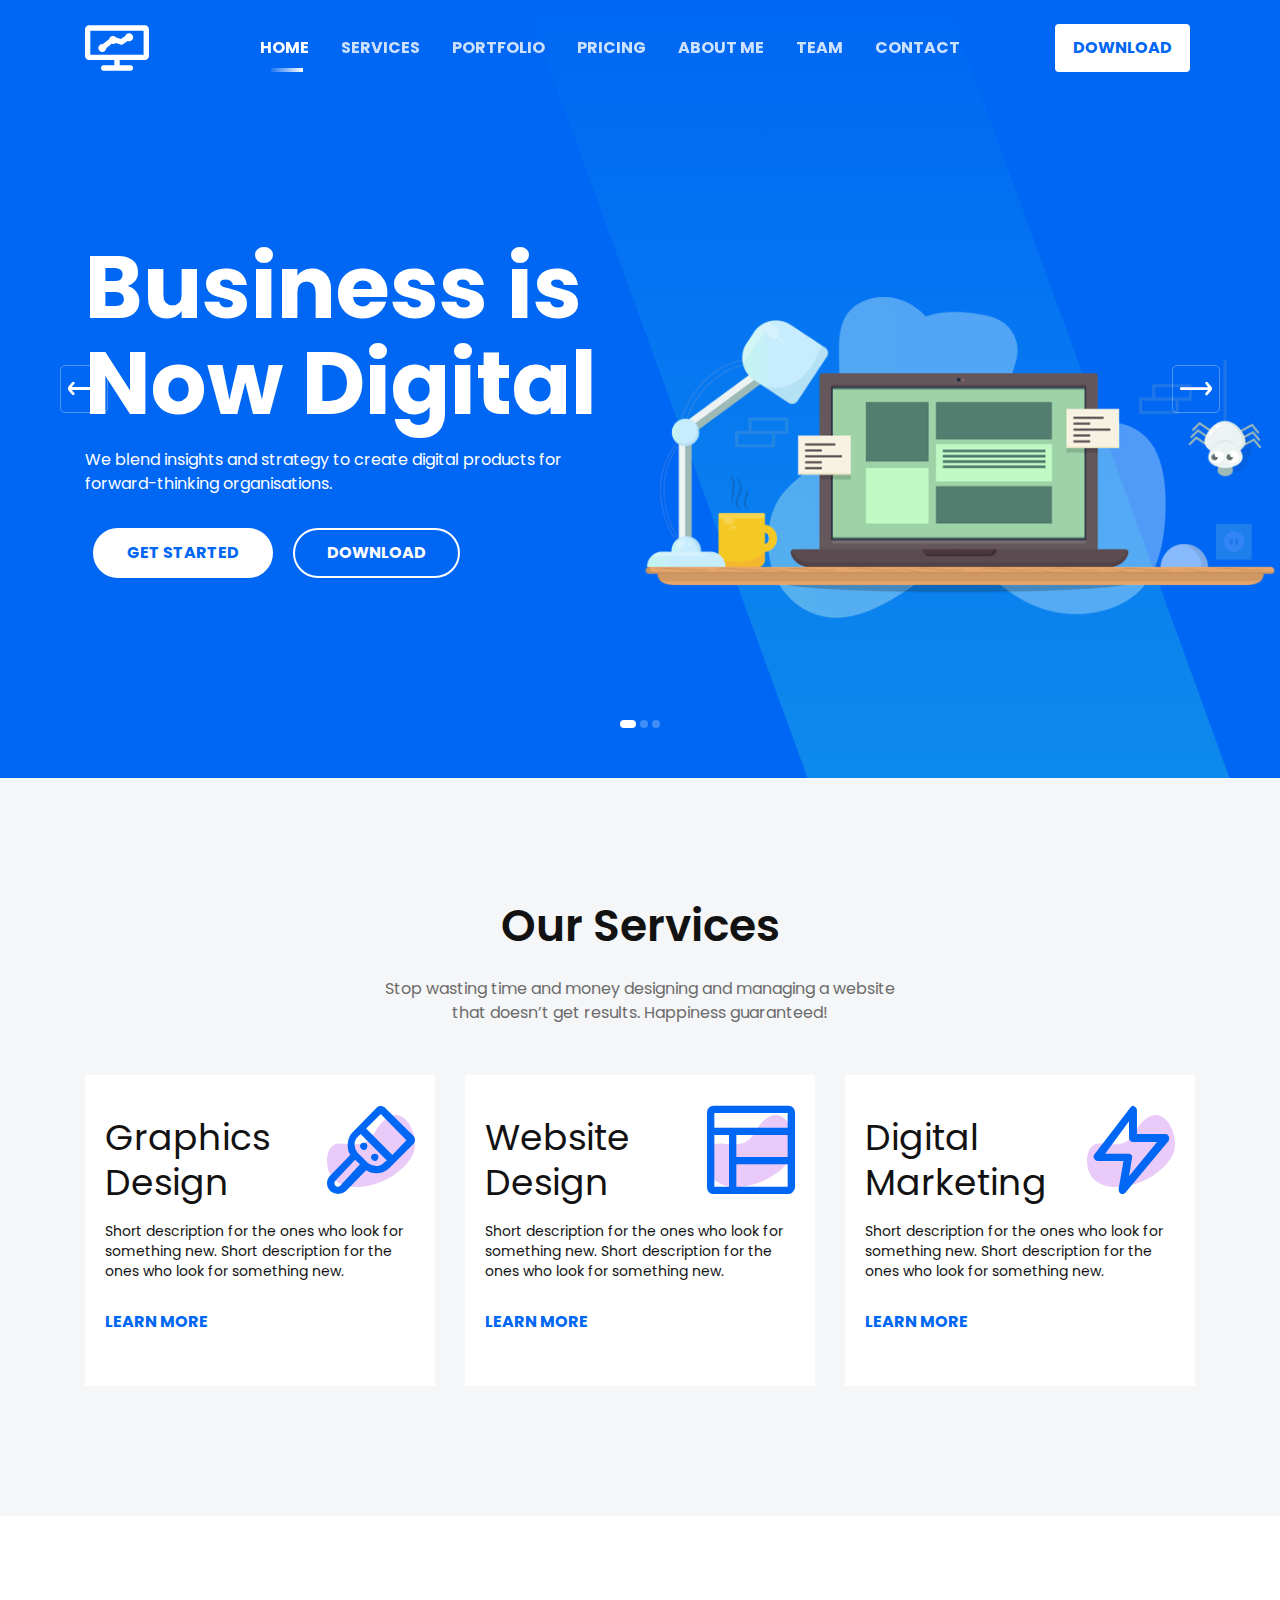
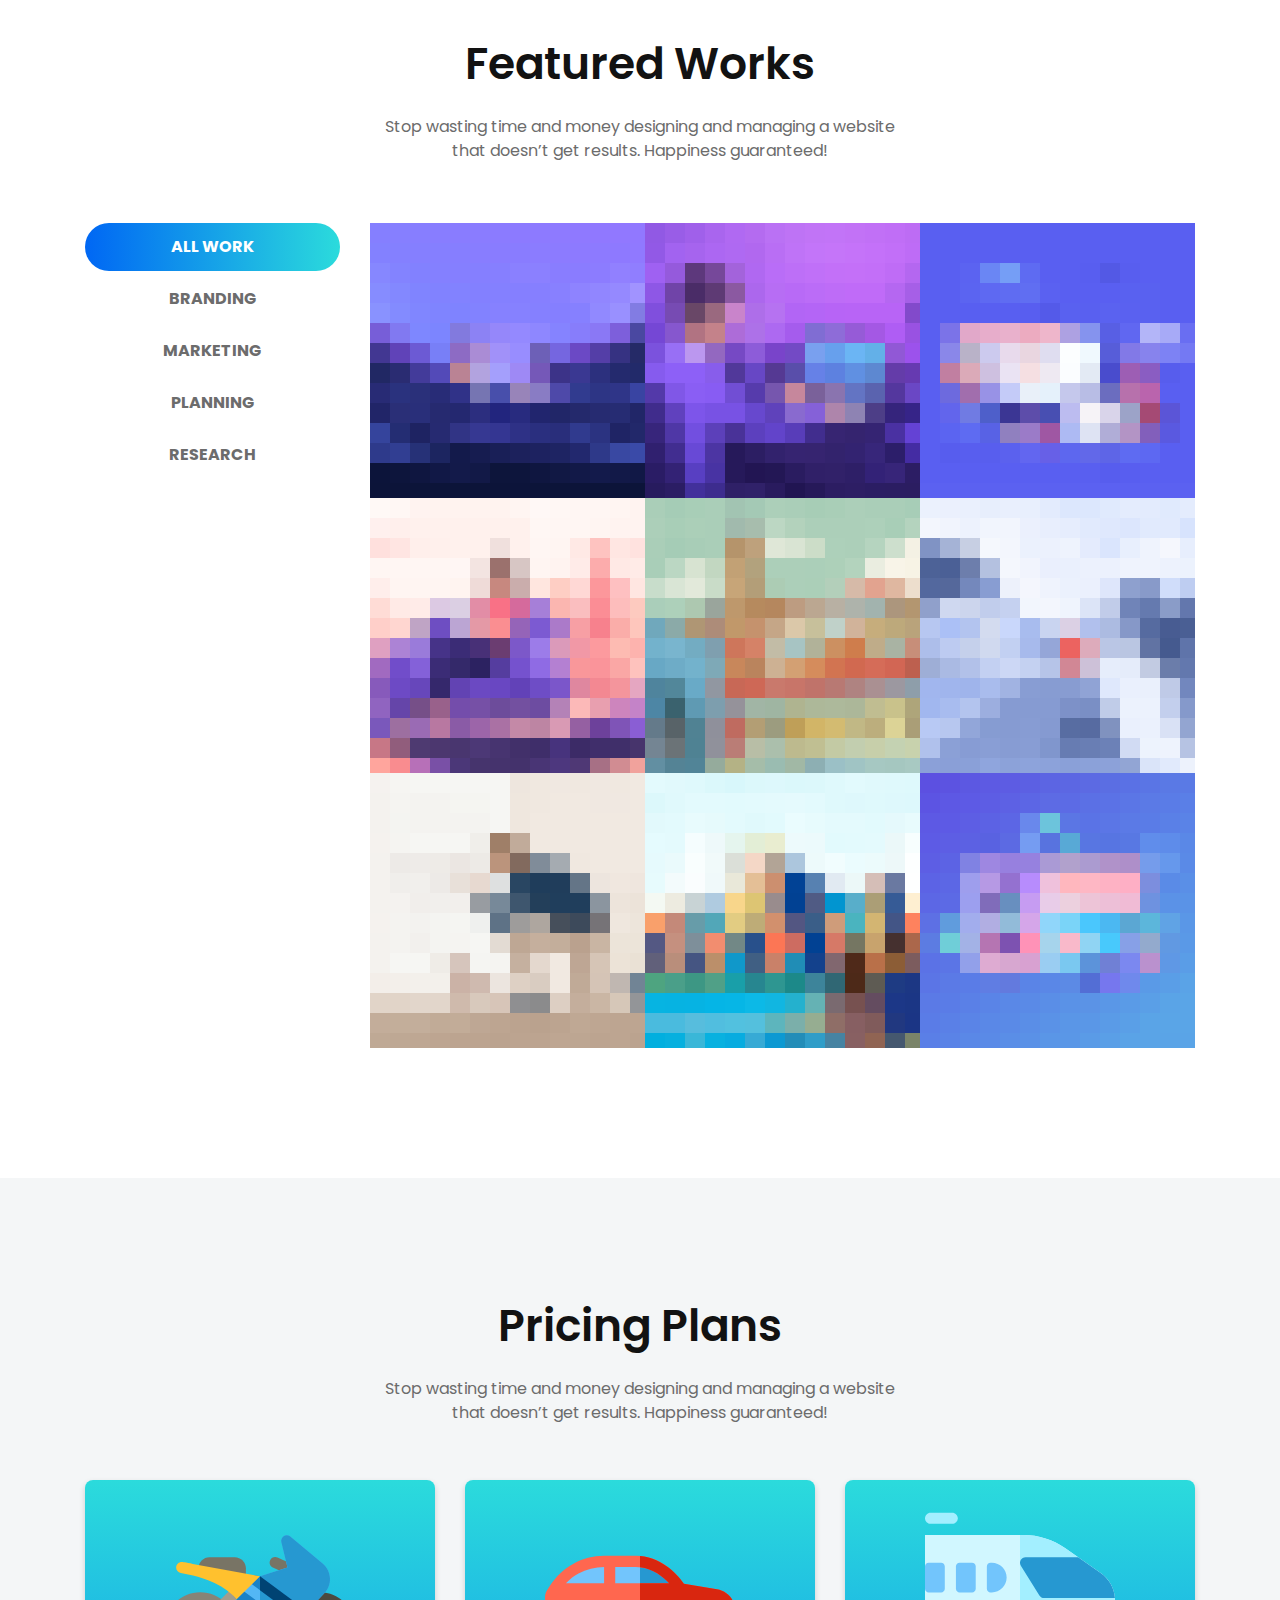
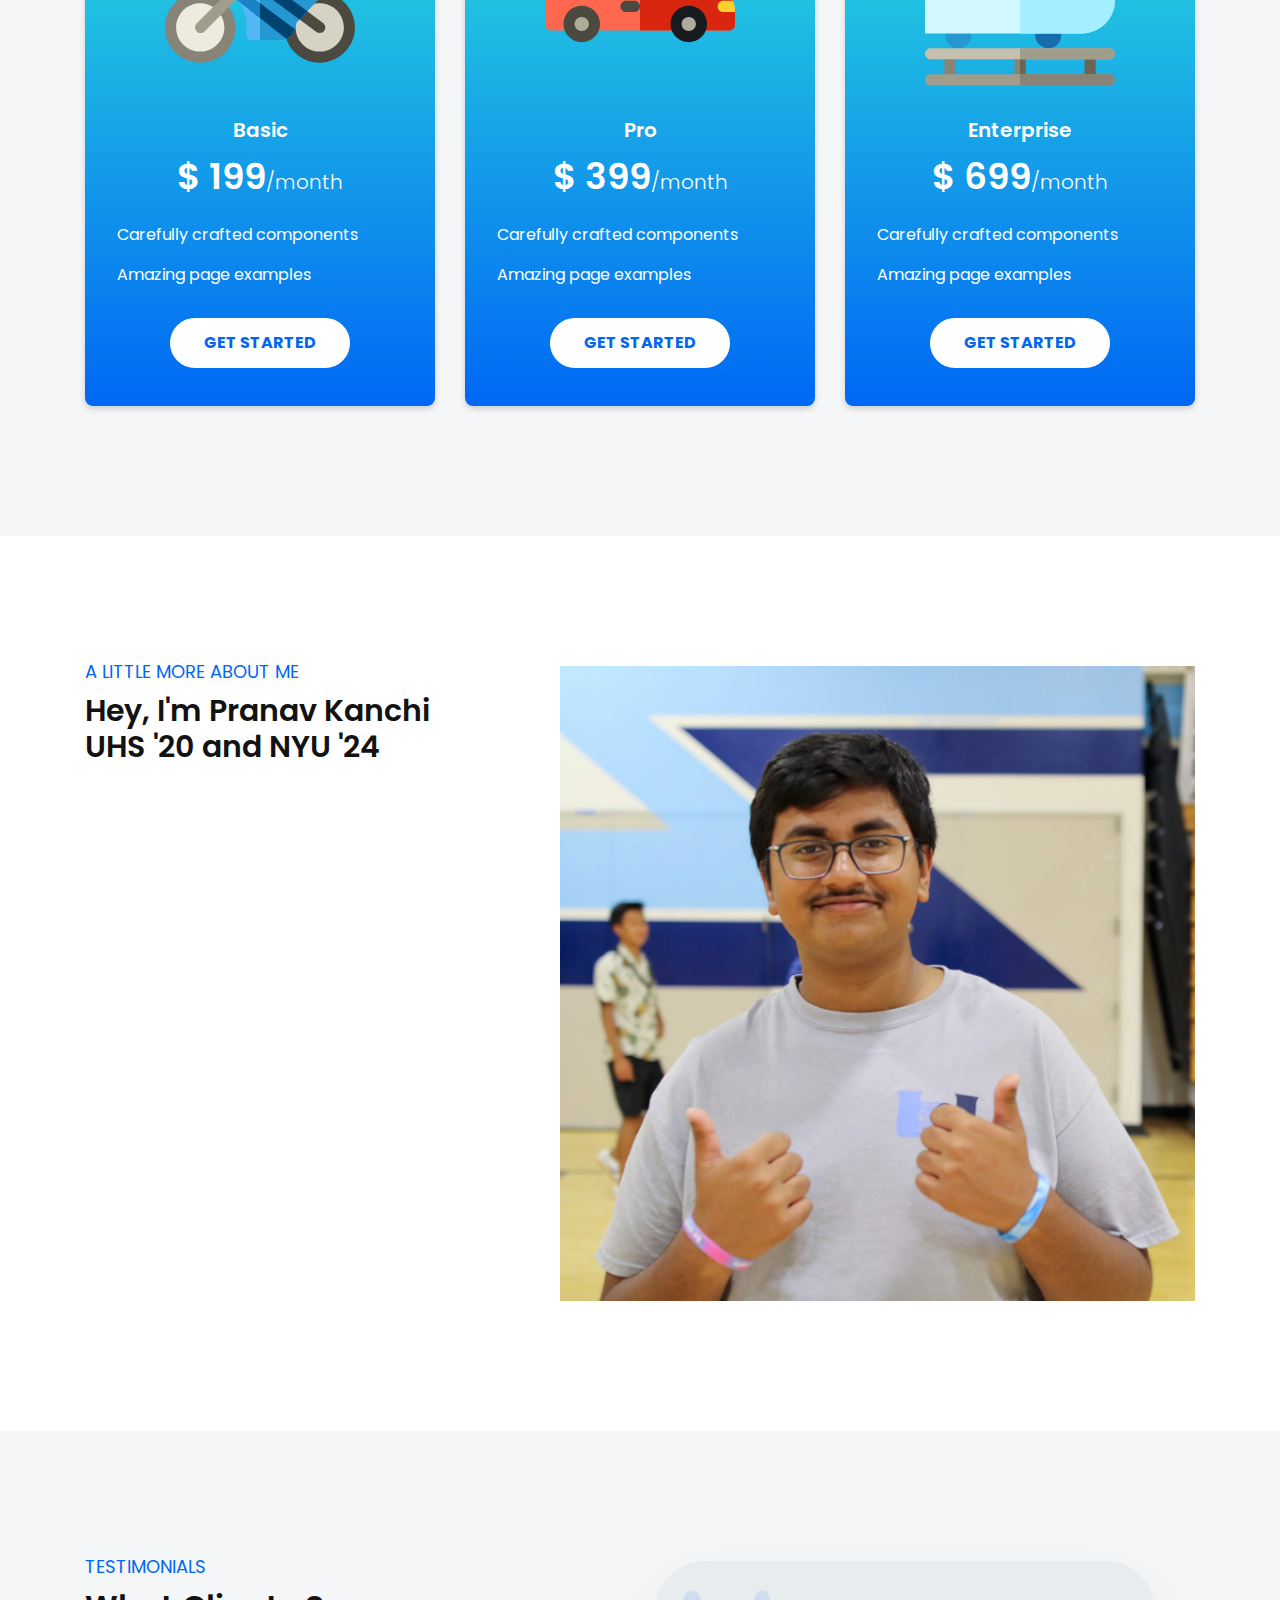
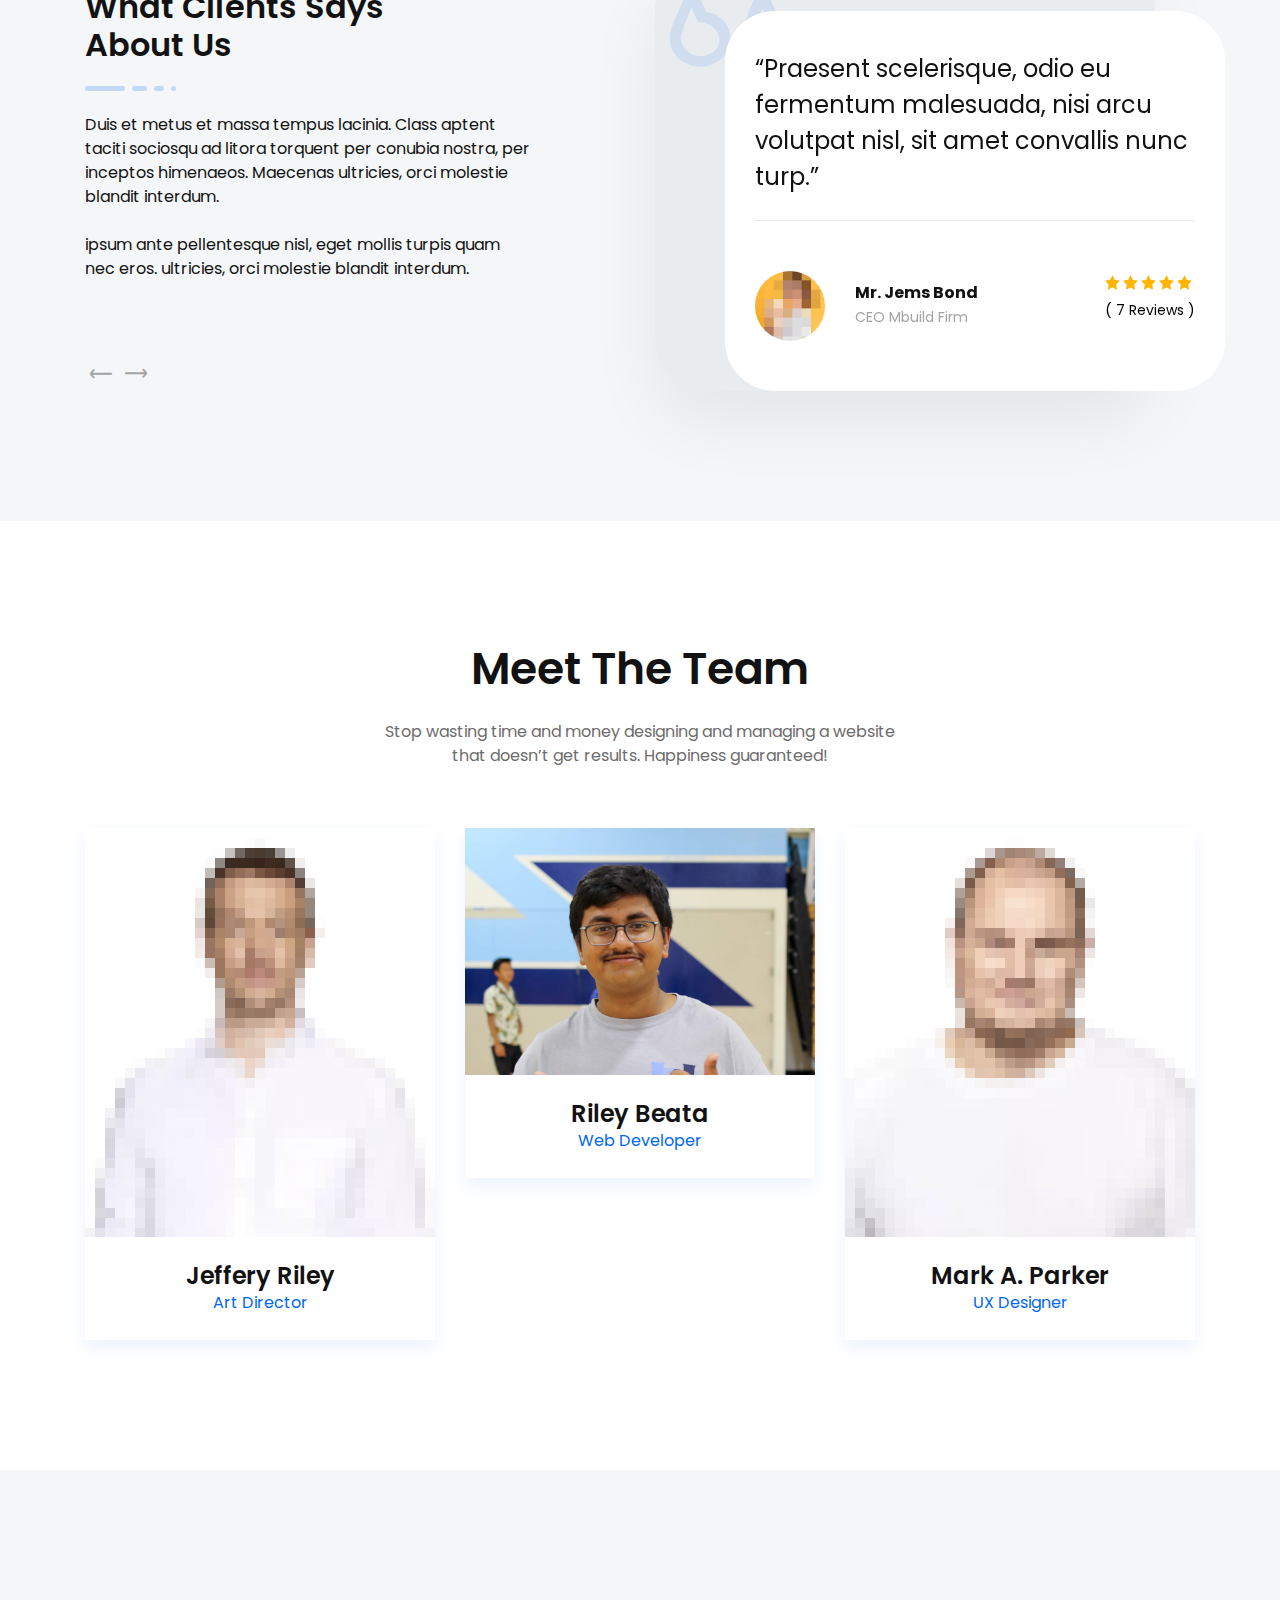
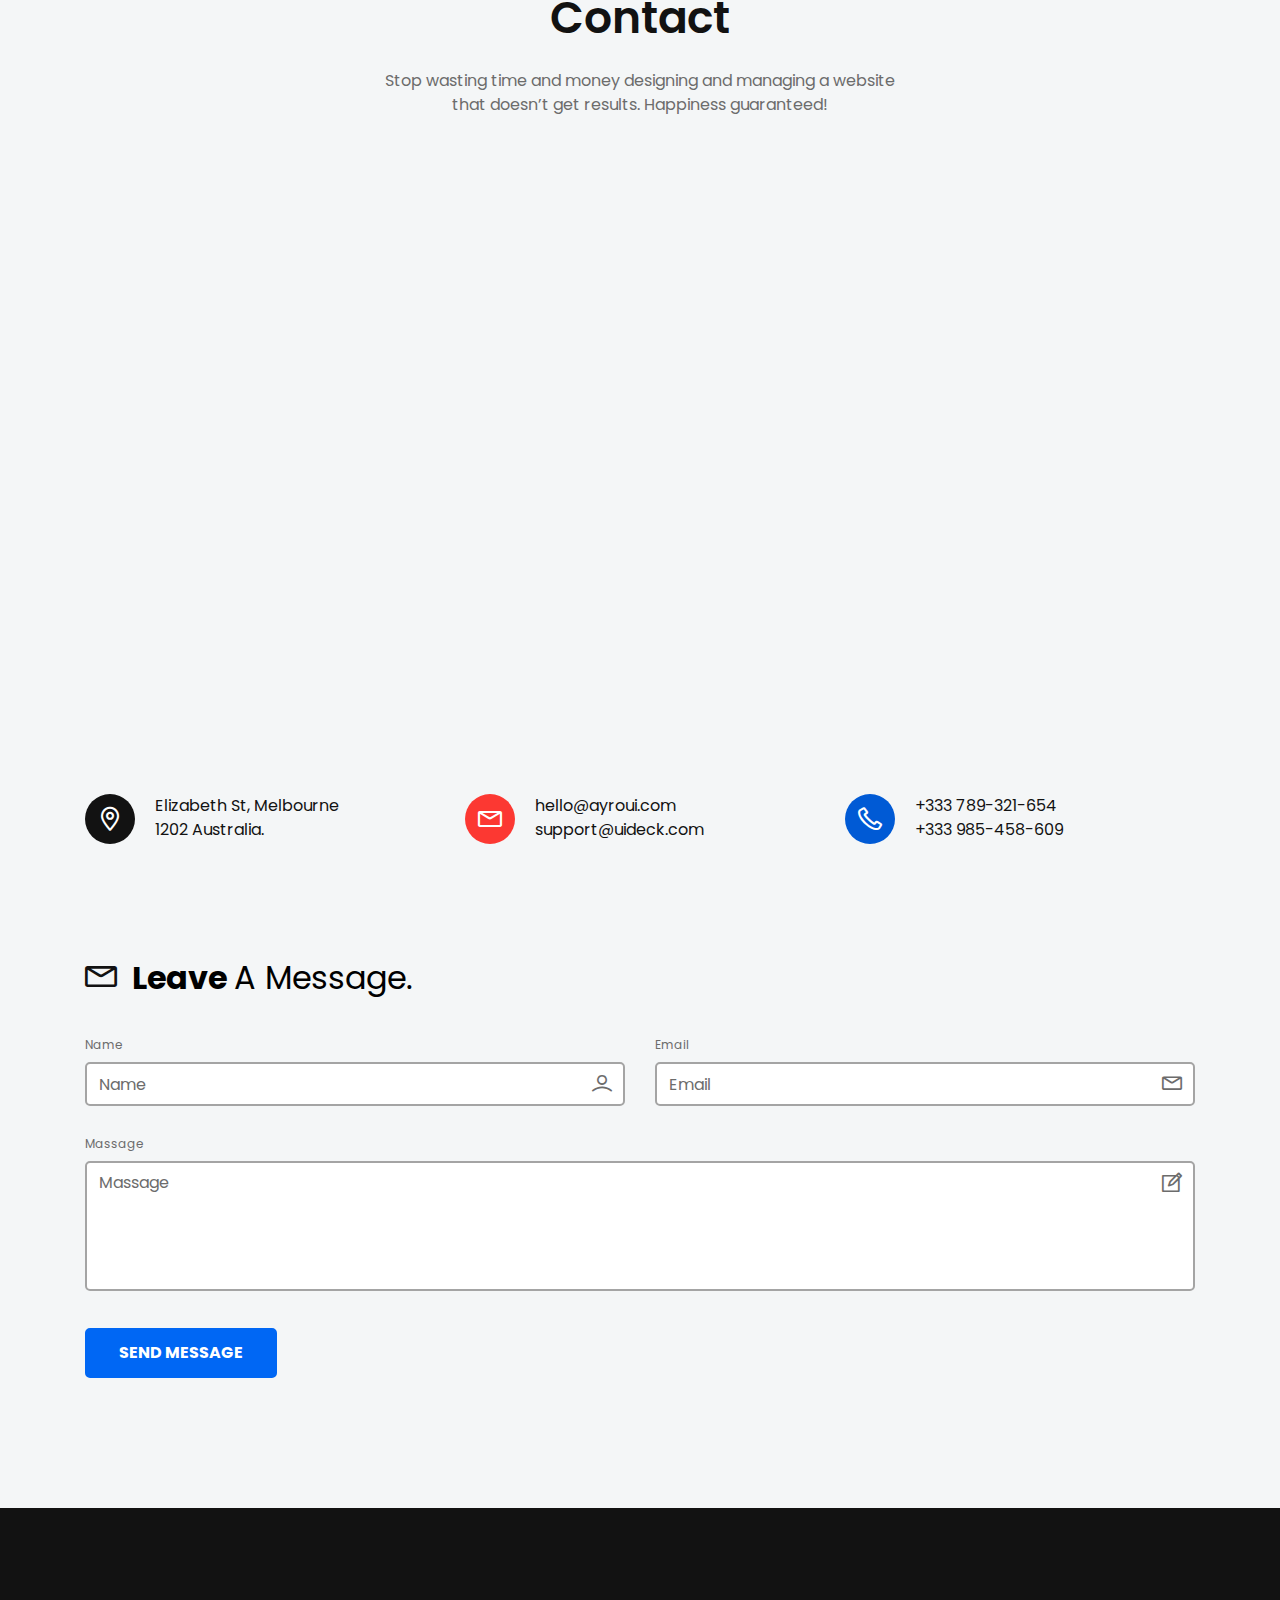
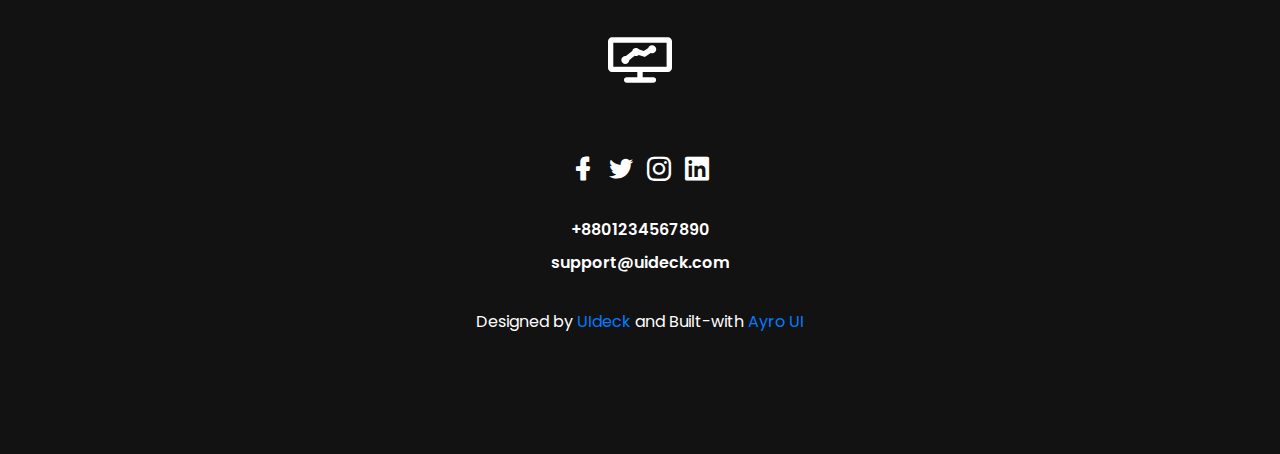
==== index2.html @ 05750a37 "Update index2.html" ====
<!doctype html>
<html class="no-js" lang="en">

<head>
    <meta charset="utf-8">
    
    <!--====== Title ======-->
    <title>Pranav Kanchi</title>
    
    <meta name="description" content="">
    <meta name="viewport" content="width=device-width, initial-scale=1">

    <!--====== Favicon Icon ======-->
    <link rel="shortcut icon" href="assets/images/favicon.png" type="image/png">
        
    <!--====== Magnific Popup CSS ======-->
    <link rel="stylesheet" href="assets/css/magnific-popup.css">
        
    <!--====== Slick CSS ======-->
    <link rel="stylesheet" href="assets/css/slick.css">
        
    <!--====== Line Icons CSS ======-->
    <link rel="stylesheet" href="assets/css/LineIcons.css">
        
    <!--====== Bootstrap CSS ======-->
    <link rel="stylesheet" href="assets/css/bootstrap.min.css">
    
    <!--====== Default CSS ======-->
    <link rel="stylesheet" href="assets/css/default.css">
    
    <!--====== Style CSS ======-->
    <link rel="stylesheet" href="assets/css/style.css">
    
</head>

<body>
    <!--[if IE]>
    <p class="browserupgrade">You are using an <strong>outdated</strong> browser. Please <a href="https://browsehappy.com/">upgrade your browser</a> to improve your experience and security.</p>
  <![endif]-->
   
    <!--====== PRELOADER PART START ======-->

    <div class="preloader">
        <div class="loader">
            <div class="ytp-spinner">
                <div class="ytp-spinner-container">
                    <div class="ytp-spinner-rotator">
                        <div class="ytp-spinner-left">
                            <div class="ytp-spinner-circle"></div>
                        </div>
                        <div class="ytp-spinner-right">
                            <div class="ytp-spinner-circle"></div>
                        </div>
                    </div>
                </div>
            </div>
        </div>
    </div>

    <!--====== PRELOADER PART ENDS ======-->
    
    <!--====== NAVBAR TWO PART START ======-->

    <section class="navbar-area">
        <div class="container">
            <div class="row">
                <div class="col-lg-12">
                    <nav class="navbar navbar-expand-lg">
                       
                        <a class="navbar-brand" href="#">
                            <img src="assets/images/logo.svg" alt="Logo">
                        </a>
                        
                        <button class="navbar-toggler" type="button" data-toggle="collapse" data-target="#navbarTwo" aria-controls="navbarTwo" aria-expanded="false" aria-label="Toggle navigation">
                            <span class="toggler-icon"></span>
                            <span class="toggler-icon"></span>
                            <span class="toggler-icon"></span>
                        </button>

                        <div class="collapse navbar-collapse sub-menu-bar" id="navbarTwo">
                            <ul class="navbar-nav m-auto">
                                <li class="nav-item active"><a class="page-scroll" href="#home">Home</a></li>
                                <li class="nav-item"><a class="page-scroll" href="#services">Services</a></li>
                                <li class="nav-item"><a class="page-scroll" href="#portfolio">Portfolio</a></li>
                                <li class="nav-item"><a class="page-scroll" href="#pricing">Pricing</a></li>
                                <li class="nav-item"><a class="page-scroll" href="#about">About Me</a></li>
                                <li class="nav-item"><a class="page-scroll" href="#team">Team</a></li>
                                <li class="nav-item"><a class="page-scroll" href="#contact">Contact</a></li>
                            </ul>
                        </div>
                        <div class="navbar-btn d-none d-sm-inline-block">
                            <ul>
                                <li><a class="solid" href="#">Download</a></li>
                            </ul>
                        </div>
                    </nav> <!-- navbar -->
                </div>
            </div> <!-- row -->
        </div> <!-- container -->
    </section>

    <!--====== NAVBAR TWO PART ENDS ======-->
    
    <!--====== SLIDER PART START ======-->

    <section id="home" class="slider_area">
        <div id="carouselThree" class="carousel slide" data-ride="carousel">
            <ol class="carousel-indicators">
                <li data-target="#carouselThree" data-slide-to="0" class="active"></li>
                <li data-target="#carouselThree" data-slide-to="1"></li>
                <li data-target="#carouselThree" data-slide-to="2"></li>
            </ol>

            <div class="carousel-inner">
                <div class="carousel-item active">
                    <div class="container">
                        <div class="row">
                            <div class="col-lg-6">
                                <div class="slider-content">
                                    <h1 class="title">Business is Now Digital</h1>
                                    <p class="text">We blend insights and strategy to create digital products for forward-thinking organisations.</p>
                                    <ul class="slider-btn rounded-buttons">
                                        <li><a class="main-btn rounded-one" href="#">GET STARTED</a></li>
                                        <li><a class="main-btn rounded-two" href="#">DOWNLOAD</a></li>
                                    </ul>
                                </div>
                            </div>
                        </div> <!-- row -->
                    </div> <!-- container -->
                    <div class="slider-image-box d-none d-lg-flex align-items-end">
                        <div class="slider-image">
                            <img src="assets/images/slider/1.png" alt="Hero">
                        </div> <!-- slider-imgae -->
                    </div> <!-- slider-imgae box -->
                </div> <!-- carousel-item -->
<!-- Carousel Items -->
                <div class="carousel-item">
                    <div class="container">
                        <div class="row">
                            <div class="col-lg-6">
                                <div class="slider-content">
                                    <h1 class="title">Crafted for Business</h1>
                                    <p class="text">We blend insights and strategy to create digital products for forward-thinking organisations.</p>
                                    <ul class="slider-btn rounded-buttons">
                                        <li><a class="main-btn rounded-one" href="#">GET STARTED</a></li>
                                        <li><a class="main-btn rounded-two" href="#">DOWNLOAD</a></li>
                                    </ul>
                                </div> <!-- slider-content -->
                            </div>
                        </div> <!-- row -->
                    </div> <!-- container -->
                    <div class="slider-image-box d-none d-lg-flex align-items-end">
                        <div class="slider-image">
                            <img src="assets/images/slider/2.png" alt="Hero">
                        </div> <!-- slider-imgae -->
                    </div> <!-- slider-imgae box -->
                </div> <!-- carousel-item -->

                <div class="carousel-item">
                    <div class="container">
                        <div class="row">
                            <div class="col-lg-6">
                                <div class="slider-content">
                                    <h1 class="title">Based on Bootstrap 4</h1>
                                    <p class="text">We blend insights and strategy to create digital products for forward-thinking organisations.</p>
                                    <ul class="slider-btn rounded-buttons">
                                        <li><a class="main-btn rounded-one" href="#">GET STARTED</a></li>
                                        <li><a class="main-btn rounded-two" href="#">DOWNLOAD</a></li>
                                    </ul>
                                </div> <!-- slider-content -->
                            </div>
                        </div> <!-- row -->
                    </div> <!-- container -->
                    <div class="slider-image-box d-none d-lg-flex align-items-end">
                        <div class="slider-image">
                            <img src="assets/images/slider/3.png" alt="Hero">
                        </div> <!-- slider-imgae -->
                    </div> <!-- slider-imgae box -->
                </div> <!-- carousel-item -->
            </div>

            <a class="carousel-control-prev" href="#carouselThree" role="button" data-slide="prev">
                <i class="lni lni-arrow-left"></i>
            </a>
            <a class="carousel-control-next" href="#carouselThree" role="button" data-slide="next">
                <i class="lni lni-arrow-right"></i>
            </a>
        </div>
    </section>

    <!--====== SLIDER PART ENDS ======-->
    
    <!--====== FEATRES TWO PART START ======-->

    <section id="services" class="features-area">
        <div class="container">
            <div class="row justify-content-center">
                <div class="col-lg-6 col-md-10">
                    <div class="section-title text-center pb-10">
                        <h3 class="title">Our Services</h3>
                        <p class="text">Stop wasting time and money designing and managing a website that doesn’t get results. Happiness guaranteed!</p>
                    </div> <!-- row -->
                </div>
            </div> <!-- row -->
            <div class="row justify-content-center">
                <div class="col-lg-4 col-md-7 col-sm-9">
                    <div class="single-features mt-40">
                        <div class="features-title-icon d-flex justify-content-between">
                            <h4 class="features-title"><a href="#">Graphics Design</a></h4>
                            <div class="features-icon">
                                <i class="lni lni-brush"></i>
                                <img class="shape" src="assets/images/f-shape-1.svg" alt="Shape">
                            </div>
                        </div>
                        <div class="features-content">
                            <p class="text">Short description for the ones who look for something new. Short description for the ones who look for something new.</p>
                            <a class="features-btn" href="#">LEARN MORE</a>
                        </div>
                    </div> <!-- single features -->
                </div>
                <div class="col-lg-4 col-md-7 col-sm-9">
                    <div class="single-features mt-40">
                        <div class="features-title-icon d-flex justify-content-between">
                            <h4 class="features-title"><a href="#">Website Design</a></h4>
                            <div class="features-icon">
                                <i class="lni lni-layout"></i>
                                <img class="shape" src="assets/images/f-shape-1.svg" alt="Shape">
                            </div>
                        </div>
                        <div class="features-content">
                            <p class="text">Short description for the ones who look for something new. Short description for the ones who look for something new.</p>
                            <a class="features-btn" href="#">LEARN MORE</a>
                        </div>
                    </div> <!-- single features -->
                </div>
                <div class="col-lg-4 col-md-7 col-sm-9">
                    <div class="single-features mt-40">
                        <div class="features-title-icon d-flex justify-content-between">
                            <h4 class="features-title"><a href="#">Digital Marketing</a></h4>
                            <div class="features-icon">
                                <i class="lni lni-bolt"></i>
                                <img class="shape" src="assets/images/f-shape-1.svg" alt="Shape">
                            </div>
                        </div>
                        <div class="features-content">
                            <p class="text">Short description for the ones who look for something new. Short description for the ones who look for something new.</p>
                            <a class="features-btn" href="#">LEARN MORE</a>
                        </div>
                    </div> <!-- single features -->
                </div>
            </div> <!-- row -->
        </div> <!-- container -->
    </section>

    <!--====== FEATRES TWO PART ENDS ======-->
    
    <!--====== PORTFOLIO PART START ======-->

    <section id="portfolio" class="portfolio-area portfolio-four pb-100">
        <div class="container">
            <div class="row justify-content-center">
                <div class="col-lg-6 col-md-10">
                    <div class="section-title text-center pb-10">
                        <h3 class="title">Featured Works</h3>
                        <p class="text">Stop wasting time and money designing and managing a website that doesn’t get results. Happiness guaranteed!</p>
                    </div> <!-- section title -->
                </div>
            </div> <!-- row -->
            <div class="row">
                <div class="col-lg-3 col-md-3">
                    <div class="portfolio-menu text-center mt-50">
                        <ul>
                            <li data-filter="*" class="active">ALL WORK</li>
                            <li data-filter=".branding-4">BRANDING</li>
                            <li data-filter=".marketing-4">MARKETING</li>
                            <li data-filter=".planning-4">PLANNING</li>
                            <li data-filter=".research-4">RESEARCH</li>
                        </ul>
                    </div> <!-- portfolio menu -->
                </div>
                <div class="col-lg-9 col-md-9">
                    <div class="row no-gutters grid mt-50">
                        <div class="col-lg-4 col-sm-6 branding-4 planning-4">
                            <div class="single-portfolio">
                                <div class="portfolio-image">
                                    <img src="assets/images/portfolio/1.png" alt="">
                                    <div class="portfolio-overlay d-flex align-items-center justify-content-center">
                                        <div class="portfolio-content">
                                            <div class="portfolio-icon">
                                                <a class="image-popup" href="assets/images/portfolio/1.png"><i class="lni lni-zoom-in"></i></a>
                                                <img src="assets/images/portfolio/shape.svg" alt="shape" class="shape">
                                            </div>
                                            <div class="portfolio-icon">
                                                <a href="#"><i class="lni lni-link"></i></a>
                                                <img src="assets/images/portfolio/shape.svg" alt="shape" class="shape">
                                            </div>
                                        </div>
                                    </div>
                                </div>
                            </div> <!-- single portfolio -->
                        </div>
                        <div class="col-lg-4 col-sm-6 marketing-4 research-4">
                            <div class="single-portfolio">
                                <div class="portfolio-image">
                                    <img src="assets/images/portfolio/2.png" alt="">
                                    <div class="portfolio-overlay d-flex align-items-center justify-content-center">
                                        <div class="portfolio-content">
                                            <div class="portfolio-icon">
                                                <a class="image-popup" href="assets/images/portfolio/2.png"><i class="lni lni-zoom-in"></i></a>
                                                <img src="assets/images/portfolio/shape.svg" alt="shape" class="shape">
                                            </div>
                                            <div class="portfolio-icon">
                                                <a href="#"><i class="lni lni-link"></i></a>
                                                <img src="assets/images/portfolio/shape.svg" alt="shape" class="shape">
                                            </div>
                                        </div>
                                    </div>
                                </div>
                            </div> <!-- single portfolio -->
                        </div>
                        <div class="col-lg-4 col-sm-6 branding-4 marketing-4">
                            <div class="single-portfolio">
                                <div class="portfolio-image">
                                    <img src="assets/images/portfolio/3.png" alt="">
                                    <div class="portfolio-overlay d-flex align-items-center justify-content-center">
                                        <div class="portfolio-content">
                                            <div class="portfolio-icon">
                                                <a class="image-popup" href="assets/images/portfolio/3.png"><i class="lni lni-zoom-in"></i></a>
                                                <img src="assets/images/portfolio/shape.svg" alt="shape" class="shape">
                                            </div>
                                            <div class="portfolio-icon">
                                                <a href="#"><i class="lni lni-link"></i></a>
                                                <img src="assets/images/portfolio/shape.svg" alt="shape" class="shape">
                                            </div>
                                        </div>
                                    </div>
                                </div>
                            </div> <!-- single portfolio -->
                        </div>
                        <div class="col-lg-4 col-sm-6 planning-4 research-4">
                            <div class="single-portfolio">
                                <div class="portfolio-image">
                                    <img src="assets/images/portfolio/4.png" alt="">
                                    <div class="portfolio-overlay d-flex align-items-center justify-content-center">
                                        <div class="portfolio-content">
                                            <div class="portfolio-icon">
                                                <a class="image-popup" href="assets/images/portfolio/4.png"><i class="lni lni-zoom-in"></i></a>
                                                <img src="assets/images/portfolio/shape.svg" alt="shape" class="shape">
                                            </div>
                                            <div class="portfolio-icon">
                                                <a href="#"><i class="lni lni-link"></i></a>
                                                <img src="assets/images/portfolio/shape.svg" alt="shape" class="shape">
                                            </div>
                                        </div>
                                    </div>
                                </div>
                            </div> <!-- single portfolio -->
                        </div>
                        <div class="col-lg-4 col-sm-6 marketing-4">
                            <div class="single-portfolio">
                                <div class="portfolio-image">
                                    <img src="assets/images/portfolio/5.png" alt="">
                                    <div class="portfolio-overlay d-flex align-items-center justify-content-center">
                                        <div class="portfolio-content">
                                            <div class="portfolio-icon">
                                                <a class="image-popup" href="assets/images/portfolio/5.png"><i class="lni lni-zoom-in"></i></a>
                                                <img src="assets/images/portfolio/shape.svg" alt="shape" class="shape">
                                            </div>
                                            <div class="portfolio-icon">
                                                <a href="#"><i class="lni lni-link"></i></a>
                                                <img src="assets/images/portfolio/shape.svg" alt="shape" class="shape">
                                            </div>
                                        </div>
                                    </div>
                                </div>
                            </div> <!-- single portfolio -->
                        </div>
                        <div class="col-lg-4 col-sm-6 planning-4">
                            <div class="single-portfolio">
                                <div class="portfolio-image">
                                    <img src="assets/images/portfolio/6.png" alt="">
                                    <div class="portfolio-overlay d-flex align-items-center justify-content-center">
                                        <div class="portfolio-content">
                                            <div class="portfolio-icon">
                                                <a class="image-popup" href="assets/images/portfolio/6.png"><i class="lni lni-zoom-in"></i></a>
                                                <img src="assets/images/portfolio/shape.svg" alt="shape" class="shape">
                                            </div>
                                            <div class="portfolio-icon">
                                                <a href="#"><i class="lni lni-link"></i></a>
                                                <img src="assets/images/portfolio/shape.svg" alt="shape" class="shape">
                                            </div>
                                        </div>
                                    </div>
                                </div>
                            </div> <!-- single portfolio -->
                        </div>
                        <div class="col-lg-4 col-sm-6 research-4">
                            <div class="single-portfolio">
                                <div class="portfolio-image">
                                    <img src="assets/images/portfolio/7.png" alt="">
                                    <div class="portfolio-overlay d-flex align-items-center justify-content-center">
                                        <div class="portfolio-content">
                                            <div class="portfolio-icon">
                                                <a class="image-popup" href="assets/images/portfolio/7.png"><i class="lni lni-zoom-in"></i></a>
                                                <img src="assets/images/portfolio/shape.svg" alt="shape" class="shape">
                                            </div>
                                            <div class="portfolio-icon">
                                                <a href="#"><i class="lni lni-link"></i></a>
                                                <img src="assets/images/portfolio/shape.svg" alt="shape" class="shape">
                                            </div>
                                        </div>
                                    </div>
                                </div>
                            </div> <!-- single portfolio -->
                        </div>
                        <div class="col-lg-4 col-sm-6 branding-4 planning-4">
                            <div class="single-portfolio">
                                <div class="portfolio-image">
                                    <img src="assets/images/portfolio/8.png" alt="">
                                    <div class="portfolio-overlay d-flex align-items-center justify-content-center">
                                        <div class="portfolio-content">
                                            <div class="portfolio-icon">
                                                <a class="image-popup" href="assets/images/portfolio/8.png"><i class="lni lni-zoom-in"></i></a>
                                                <img src="assets/images/portfolio/shape.svg" alt="shape" class="shape">
                                            </div>
                                            <div class="portfolio-icon">
                                                <a href="#"><i class="lni lni-link"></i></a>
                                                <img src="assets/images/portfolio/shape.svg" alt="shape" class="shape">
                                            </div>
                                        </div>
                                    </div>
                                </div>
                            </div> <!-- single portfolio -->
                        </div>
                        <div class="col-lg-4 col-sm-6 marketing-4">
                            <div class="single-portfolio">
                                <div class="portfolio-image">
                                    <img src="assets/images/portfolio/9.png" alt="">
                                    <div class="portfolio-overlay d-flex align-items-center justify-content-center">
                                        <div class="portfolio-content">
                                            <div class="portfolio-icon">
                                                <a class="image-popup" href="assets/images/portfolio/9.png"><i class="lni lni-zoom-in"></i></a>
                                                <img src="assets/images/portfolio/shape.svg" alt="shape" class="shape">
                                            </div>
                                            <div class="portfolio-icon">
                                                <a href="#"><i class="lni lni-link"></i></a>
                                                <img src="assets/images/portfolio/shape.svg" alt="shape" class="shape">
                                            </div>
                                        </div>
                                    </div>
                                </div>
                            </div> <!-- single portfolio -->
                        </div>
                    </div> <!-- row -->
                </div>
            </div> <!-- row -->
        </div> <!-- container -->
    </section>

    <!--====== PORTFOLIO PART ENDS ======-->
    
    <!--====== PRINICNG START ======-->

    <section id="pricing" class="pricing-area ">
        <div class="container">
            <div class="row justify-content-center">
                <div class="col-lg-6 col-md-10">
                    <div class="section-title text-center pb-25">
                        <h3 class="title">Pricing Plans</h3>
                        <p class="text">Stop wasting time and money designing and managing a website that doesn’t get results. Happiness guaranteed!</p>
                    </div> <!-- section title -->
                </div>
            </div> <!-- row -->
            <div class="row justify-content-center">
                <div class="col-lg-4 col-md-7 col-sm-9">
                    <div class="pricing-style mt-30">
                        <div class="pricing-icon text-center">
                            <img src="assets/images/basic.svg" alt="">
                        </div>
                        <div class="pricing-header text-center">
                            <h5 class="sub-title">Basic</h5>
                            <p class="month"><span class="price">$ 199</span>/month</p>
                        </div>
                        <div class="pricing-list">
                            <ul>
                                <li><i class="lni lni-check-mark-circle"></i> Carefully crafted components</li>
                                <li><i class="lni lni-check-mark-circle"></i> Amazing page examples</li>
                            </ul>
                        </div>
                        <div class="pricing-btn rounded-buttons text-center">
                            <a class="main-btn rounded-one" href="#">GET STARTED</a>
                        </div>    
                    </div> <!-- pricing style one -->
                </div>
                
                <div class="col-lg-4 col-md-7 col-sm-9">
                    <div class="pricing-style mt-30">
                        <div class="pricing-icon text-center">
                            <img src="assets/images/pro.svg" alt="">
                        </div>
                        <div class="pricing-header text-center">
                            <h5 class="sub-title">Pro</h5>
                            <p class="month"><span class="price">$ 399</span>/month</p>
                        </div>
                        <div class="pricing-list">
                            <ul>
                                <li><i class="lni lni-check-mark-circle"></i> Carefully crafted components</li>
                                <li><i class="lni lni-check-mark-circle"></i> Amazing page examples</li>
                            </ul>
                        </div>
                        <div class="pricing-btn rounded-buttons text-center">
                            <a class="main-btn rounded-one" href="#">GET STARTED</a>
                        </div>
                    </div> <!-- pricing style one -->
                </div>
                
                <div class="col-lg-4 col-md-7 col-sm-9">
                    <div class="pricing-style mt-30">
                        <div class="pricing-icon text-center">
                            <img src="assets/images/enterprise.svg" alt="">
                        </div>
                        <div class="pricing-header text-center">
                            <h5 class="sub-title">Enterprise</h5>
                            <p class="month"><span class="price">$ 699</span>/month</p>
                        </div>
                        <div class="pricing-list">
                            <ul>
                                <li><i class="lni lni-check-mark-circle"></i> Carefully crafted components</li>
                                <li><i class="lni lni-check-mark-circle"></i> Amazing page examples</li>
                            </ul>
                        </div>
                        <div class="pricing-btn rounded-buttons text-center">
                            <a class="main-btn rounded-one" href="#">GET STARTED</a>
                        </div>
                    </div> <!-- pricing style one -->
                </div>
            </div> <!-- row -->
        </div> <!-- container -->
    </section>

    <!--====== PRINICNG ENDS ======-->
    
    <!--====== ABOUT PART START ======-->

    <section id="about" class="about-area">
        <div class="container">
            <div class="row">
                <div class="col-lg-5">
                    <div class="faq-content mt-45">
                        <div class="about-title">
                            <h6 class="sub-title">A Little More About Me</h6>
                            <h4 class="title">Hey, I'm Pranav Kanchi<br> UHS '20 and NYU '24</h4>
                        </div> <!-- faq title -->
                        <!-- Can re-add the accordion here -->
                    </div> <!-- faq content -->
                </div>
                <div class="col-lg-7">
                    <div class="about-image mt-50">
                        <img src="assets/profile.jpg" alt="about">
                    </div> <!-- faq image -->
                </div>
            </div> <!-- row -->
        </div> <!-- container -->
    </section>

    <!--====== ABOUT PART ENDS ======-->
    
    <!--====== TESTIMONIAL PART START ======-->

    <section id="testimonial" class="testimonial-area">
        <div class="container">
            <div class="row justify-content-between">
                <div class="col-xl-5 col-lg-6">
                    <div class="testimonial-left-content mt-45">
                        <h6 class="sub-title">Testimonials</h6>
                        <h4 class="title">What Clients Says <br> About Us</h4>
                        <ul class="testimonial-line">
                            <li></li>
                            <li></li>
                            <li></li>
                            <li></li>
                        </ul>
                        <p class="text">Duis et metus et massa tempus lacinia. Class aptent taciti sociosqu ad litora torquent per conubia nostra, per inceptos himenaeos. Maecenas ultricies, orci molestie blandit interdum. <br> <br> ipsum ante pellentesque nisl, eget mollis turpis quam nec eros. ultricies, orci molestie blandit interdum.</p>
                    </div> <!-- testimonial left content -->
                </div>
                <div class="col-lg-6">
                    <div class="testimonial-right-content mt-50">
                        <div class="quota">
                            <i class="lni lni-quotation"></i>
                        </div>
                        <div class="testimonial-content-wrapper testimonial-active">
                            <div class="single-testimonial">
                                <div class="testimonial-text">
                                    <p class="text">“Praesent scelerisque, odio eu fermentum malesuada, nisi arcu volutpat nisl, sit amet convallis nunc turp.”</p>
                                </div>
                                <div class="testimonial-author d-sm-flex justify-content-between">
                                    <div class="author-info d-flex align-items-center">
                                        <div class="author-image">
                                            <img src="assets/images/author-1.jpg" alt="author">
                                        </div>
                                        <div class="author-name media-body">
                                            <h5 class="name">Mr. Jems Bond</h5>
                                            <span class="sub-title">CEO Mbuild Firm</span>
                                        </div>
                                    </div>
                                    <div class="author-review">
                                        <ul class="star">
                                            <li><i class="lni lni-star-filled"></i></li>
                                            <li><i class="lni lni-star-filled"></i></li>
                                            <li><i class="lni lni-star-filled"></i></li>
                                            <li><i class="lni lni-star-filled"></i></li>
                                            <li><i class="lni lni-star-filled"></i></li>
                                        </ul>
                                        <span class="review">( 7 Reviews )</span>
                                    </div>
                                </div>
                            </div> <!-- single testimonial -->
                            <div class="single-testimonial">
                                <div class="testimonial-text">
                                    <p class="text">“Praesent scelerisque, odio eu fermentum malesuada, nisi arcu volutpat nisl, sit amet convallis nunc turp.”</p>
                                </div>
                                <div class="testimonial-author d-sm-flex justify-content-between">
                                    <div class="author-info d-flex align-items-center">
                                        <div class="author-image">
                                                <img src="assets/images/author-2.jpg" alt="author">
                                        </div>
                                        <div class="author-name media-body">
                                            <h5 class="name">Mr. Jems Bond</h5>
                                            <span class="sub-title">CEO Mbuild Firm</span>
                                        </div>
                                    </div>
                                    <div class="author-review">
                                        <ul class="star">
                                            <li><i class="lni lni-star-filled"></i></li>
                                            <li><i class="lni lni-star-filled"></i></li>
                                            <li><i class="lni lni-star-filled"></i></li>
                                            <li><i class="lni lni-star-filled"></i></li>
                                            <li><i class="lni lni-star-filled"></i></li>
                                        </ul>
                                        <span class="review">( 7 Reviews )</span>
                                    </div>
                                </div>
                            </div> <!-- single testimonial -->
                            <div class="single-testimonial">
                                <div class="testimonial-text">
                                    <p class="text">“Praesent scelerisque, odio eu fermentum malesuada, nisi arcu volutpat nisl, sit amet convallis nunc turp.”</p>
                                </div>
                                <div class="testimonial-author d-sm-flex justify-content-between">
                                    <div class="author-info d-flex align-items-center">
                                        <div class="author-image">
                                                <img src="assets/images/author-3.jpg" alt="author">
                                        </div>
                                        <div class="author-name media-body">
                                            <h5 class="name">Mr. Jems Bond</h5>
                                            <span class="sub-title">CEO Mbuild Firm</span>
                                        </div>
                                    </div>
                                    <div class="author-review">
                                        <ul class="star">
                                            <li><i class="lni lni-star-filled"></i></li>
                                            <li><i class="lni lni-star-filled"></i></li>
                                            <li><i class="lni lni-star-filled"></i></li>
                                            <li><i class="lni lni-star-filled"></i></li>
                                            <li><i class="lni lni-star-filled"></i></li>
                                        </ul>
                                        <span class="review">( 7 Reviews )</span>
                                    </div>
                                </div>
                            </div> <!-- single testimonial -->
                        </div> <!-- testimonial content wrapper -->
                    </div> <!-- testimonial right content -->
                </div>
            </div> <!-- row -->
        </div> <!-- container -->
    </section>

    <!--====== TESTIMONIAL PART ENDS ======-->
    
    <!--====== TEAM START ======-->

    <section id="team" class="team-area pt-120 pb-130">
        <div class="container">
            <div class="row justify-content-center">
                <div class="col-lg-6 col-md-10">
                    <div class="section-title text-center pb-30">
                        <h3 class="title">Meet The Team</h3>
                        <p class="text">Stop wasting time and money designing and managing a website that doesn’t get results. Happiness guaranteed!</p>
                    </div> <!-- section title -->
                </div>
            </div> <!-- row -->
            <div class="row">
                <div class="col-lg-4 col-sm-6">
                    <div class="team-style-eleven text-center mt-30 wow fadeIn" data-wow-duration="1s" data-wow-delay="0s">
                        <div class="team-image">
                            <img src="assets/images/team-1.jpg" alt="Team">
                        </div>
                        <div class="team-content">
                            <div class="team-social">
                                <ul class="social">
                                    <li><a href="#"><i class="lni lni-facebook-filled"></i></a></li>
                                    <li><a href="#"><i class="lni lni-twitter-original"></i></a></li>
                                    <li><a href="#"><i class="lni lni-linkedin-original"></i></a></li>
                                    <li><a href="#"><i class="lni lni-instagram"></i></a></li>
                                </ul>
                            </div>
                            <h4 class="team-name"><a href="#">Jeffery Riley</a></h4>
                            <span class="sub-title">Art Director</span>
                        </div>
                    </div> <!-- single team -->
                </div>
                <div class="col-lg-4 col-sm-6">
                    <div class="team-style-eleven text-center mt-30 wow fadeIn" data-wow-duration="1s" data-wow-delay="0s">
                        <div class="team-image">
                            <img src="assets/profile.jpg" alt="Team">
                        </div>
                        <div class="team-content">
                            <div class="team-social">
                                <ul class="social">
                                    <li><a href="#"><i class="lni lni-facebook-filled"></i></a></li>
                                    <li><a href="#"><i class="lni lni-twitter-original"></i></a></li>
                                    <li><a href="#"><i class="lni lni-linkedin-original"></i></a></li>
                                    <li><a href="#"><i class="lni lni-instagram"></i></a></li>
                                </ul>
                            </div>
                            <h4 class="team-name"><a href="#">Riley Beata</a></h4>
                            <span class="sub-title">Web Developer</span>
                        </div>
                    </div> <!-- single team -->
                </div>
                <div class="col-lg-4 col-sm-6">
                    <div class="team-style-eleven text-center mt-30 wow fadeIn" data-wow-duration="1s" data-wow-delay="0s">
                        <div class="team-image">
                            <img src="assets/images/team-3.jpg" alt="Team">
                        </div>
                        <div class="team-content">
                            <div class="team-social">
                                <ul class="social">
                                    <li><a href="#"><i class="lni lni-facebook-filled"></i></a></li>
                                    <li><a href="#"><i class="lni lni-twitter-original"></i></a></li>
                                    <li><a href="#"><i class="lni lni-linkedin-original"></i></a></li>
                                    <li><a href="#"><i class="lni lni-instagram"></i></a></li>
                                </ul>
                            </div>
                            <h4 class="team-name"><a href="#">Mark A. Parker</a></h4>
                            <span class="sub-title">UX Designer</span>
                        </div>
                    </div> <!-- single team -->
                </div>
            </div> <!-- row -->
        </div> <!-- container -->
    </section>

    <!--====== TEAM  ENDS ======-->
    
    <!--====== CONTACT PART START ======-->

    <section id="contact" class="contact-area">
        <div class="container">
            <div class="row justify-content-center">
                <div class="col-lg-6 col-md-10">
                    <div class="section-title text-center pb-30">
                        <h3 class="title">Contact</h3>
                        <p class="text">Stop wasting time and money designing and managing a website that doesn’t get results. Happiness guaranteed!</p>
                    </div> <!-- section title -->
                </div>
            </div> <!-- row -->
            <div class="row">
                <div class="col-lg-12">
                    <div class="contact-map mt-30">
                        <iframe id="gmap_canvas" src="https://maps.google.com/maps?q=Mission%20District%2C%20San%20Francisco%2C%20CA%2C%20USA&t=&z=13&ie=UTF8&iwloc=&output=embed" frameborder="0" scrolling="no" marginheight="0" marginwidth="0"></iframe>
                    </div> <!-- row -->
                </div>
            </div> <!-- row -->
            <div class="contact-info pt-30">
                <div class="row">
                    <div class="col-lg-4 col-md-6">
                        <div class="single-contact-info contact-color-1 mt-30 d-flex ">
                            <div class="contact-info-icon">
                                <i class="lni lni-map-marker"></i>
                            </div>
                            <div class="contact-info-content media-body">
                                <p class="text"> Elizabeth St, Melbourne<br>1202 Australia.</p>
                            </div>
                        </div> <!-- single contact info -->
                    </div>
                    <div class="col-lg-4 col-md-6">
                        <div class="single-contact-info contact-color-2 mt-30 d-flex ">
                            <div class="contact-info-icon">
                                <i class="lni lni-envelope"></i>
                            </div>
                            <div class="contact-info-content media-body">
                                <p class="text">hello@ayroui.com</p>
                                <p class="text">support@uideck.com</p>
                            </div>
                        </div> <!-- single contact info -->
                    </div>
                    <div class="col-lg-4 col-md-6">
                        <div class="single-contact-info contact-color-3 mt-30 d-flex ">
                            <div class="contact-info-icon">
                                <i class="lni lni-phone"></i>
                            </div>
                            <div class="contact-info-content media-body">
                                <p class="text">+333 789-321-654</p>
                                <p class="text">+333 985-458-609</p>
                            </div>
                        </div> <!-- single contact info -->
                    </div>
                </div> <!-- row -->
            </div> <!-- contact info -->
            <div class="row">
                <div class="col-lg-12">
                    <div class="contact-wrapper form-style-two pt-115">
                        <h4 class="contact-title pb-10"><i class="lni lni-envelope"></i> Leave <span>A Message.</span></h4>
                        
                        <form id="contact-form" action="assets/contact.php" method="post">
                            <div class="row">
                                <div class="col-md-6">
                                    <div class="form-input mt-25">
                                        <label>Name</label>
                                        <div class="input-items default">
                                            <input name="name" type="text" placeholder="Name">
                                            <i class="lni lni-user"></i>
                                        </div>
                                    </div> <!-- form input -->
                                </div>
                                <div class="col-md-6">
                                    <div class="form-input mt-25">
                                        <label>Email</label>
                                        <div class="input-items default">
                                            <input type="email" name="email" placeholder="Email">
                                            <i class="lni lni-envelope"></i>
                                        </div>
                                    </div> <!-- form input -->
                                </div>
                                <div class="col-md-12">
                                    <div class="form-input mt-25">
                                        <label>Massage</label>
                                        <div class="input-items default">
                                            <textarea name="massage" placeholder="Massage"></textarea>
                                            <i class="lni lni-pencil-alt"></i>
                                        </div>
                                    </div> <!-- form input -->
                                </div>
                                <p class="form-message"></p>
                                <div class="col-md-12">
                                    <div class="form-input light-rounded-buttons mt-30">
                                        <button class="main-btn light-rounded-two">Send Message</button>
                                    </div> <!-- form input -->
                                </div>
                            </div> <!-- row -->
                        </form>
                    </div> <!-- contact wrapper form -->
                </div>
            </div> <!-- row -->
        </div> <!-- container -->
    </section>

    <!--====== CONTACT PART ENDS ======-->
    
    <!--====== FOOTER PART START ======-->

    <section class="footer-area footer-dark">
        <div class="container">
            <div class="row justify-content-center">
                <div class="col-lg-6">
                    <div class="footer-logo text-center">
                        <a class="mt-30" href="index.html"><img src="assets/images/logo.svg" alt="Logo"></a>
                    </div> <!-- footer logo -->
                    <ul class="social text-center mt-60">
                        <li><a href="https://facebook.com/uideckHQ"><i class="lni lni-facebook-filled"></i></a></li>
                        <li><a href="https://twitter.com/uideckHQ"><i class="lni lni-twitter-original"></i></a></li>
                        <li><a href="https://instagram.com/uideckHQ"><i class="lni lni-instagram-original"></i></a></li>
                        <li><a href="#"><i class="lni lni-linkedin-original"></i></a></li>
                    </ul> <!-- social -->
                    <div class="footer-support text-center">
                        <span class="number">+8801234567890</span>
                        <span class="mail">support@uideck.com</span>
                    </div>
                    <div class="copyright text-center mt-35">
                        <p class="text">Designed by <a href="https://uideck.com" rel="nofollow">UIdeck</a> and Built-with <a rel="nofollow" href="https://ayroui.com">Ayro UI</a> </p>
                    </div> <!--  copyright -->
                </div>
            </div> <!-- row -->
        </div> <!-- container -->
    </section>

    <!--====== FOOTER PART ENDS ======-->
    
    <!--====== BACK TOP TOP PART START ======-->

    <a href="#" class="back-to-top"><i class="lni lni-chevron-up"></i></a>

    <!--====== BACK TOP TOP PART ENDS ======-->    

    <!--====== PART START ======-->

<!--
    <section class="">
        <div class="container">
            <div class="row">
                <div class="col-lg-">
                    
                </div>
            </div>
        </div>
    </section>
-->

    <!--====== PART ENDS ======-->




    <!--====== Jquery js ======-->
    <script src="assets/js/vendor/jquery-1.12.4.min.js"></script>
    <script src="assets/js/vendor/modernizr-3.7.1.min.js"></script>
    
    <!--====== Bootstrap js ======-->
    <script src="assets/js/popper.min.js"></script>
    <script src="assets/js/bootstrap.min.js"></script>
    
    <!--====== Slick js ======-->
    <script src="assets/js/slick.min.js"></script>
    
    <!--====== Magnific Popup js ======-->
    <script src="assets/js/jquery.magnific-popup.min.js"></script>
    
    <!--====== Ajax Contact js ======-->
    <script src="assets/js/ajax-contact.js"></script>
    
    <!--====== Isotope js ======-->
    <script src="assets/js/imagesloaded.pkgd.min.js"></script>
    <script src="assets/js/isotope.pkgd.min.js"></script>
    
    <!--====== Scrolling Nav js ======-->
    <script src="assets/js/jquery.easing.min.js"></script>
    <script src="assets/js/scrolling-nav.js"></script>
    
    <!--====== Main js ======-->
    <script src="assets/js/main.js"></script>
    
</body>

</html>
---- assets/css/default.css ----
/* Deafult Margin & Padding */
/*-- Margin Top --*/
.mt-5 {
	margin-top: 5px;
}
.mt-10 {
	margin-top: 10px;
}
.mt-15 {
	margin-top: 15px;
}
.mt-20 {
	margin-top: 20px;
}
.mt-25 {
	margin-top: 25px;
}
.mt-30 {
	margin-top: 30px;
}
.mt-35 {
	margin-top: 35px;
}
.mt-40 {
	margin-top: 40px;
}
.mt-45 {
	margin-top: 45px;
}
.mt-50 {
	margin-top: 50px;
}
.mt-55 {
	margin-top: 55px;
}
.mt-60 {
	margin-top: 60px;
}
.mt-65 {
	margin-top: 65px;
}
.mt-70 {
	margin-top: 70px;
}
.mt-75 {
	margin-top: 75px;
}
.mt-80 {
	margin-top: 80px;
}
.mt-85 {
	margin-top: 85px;
}
.mt-90 {
	margin-top: 90px;
}
.mt-95 {
	margin-top: 95px;
}
.mt-100 {
	margin-top: 100px;
}
.mt-105 {
	margin-top: 105px;
}
.mt-110 {
	margin-top: 110px;
}
.mt-115 {
	margin-top: 115px;
}
.mt-120 {
	margin-top: 120px;
}
.mt-125 {
	margin-top: 125px;
}
.mt-130 {
	margin-top: 130px;
}
.mt-135 {
	margin-top: 135px;
}
.mt-140 {
	margin-top: 140px;
}
.mt-145 {
	margin-top: 145px;
}
.mt-150 {
	margin-top: 150px;
}
.mt-155 {
	margin-top: 155px;
}
.mt-160 {
	margin-top: 160px;
}
.mt-165 {
	margin-top: 165px;
}
.mt-170 {
	margin-top: 170px;
}
.mt-175 {
	margin-top: 175px;
}
.mt-180 {
	margin-top: 180px;
}
.mt-185 {
	margin-top: 185px;
}
.mt-190 {
	margin-top: 190px;
}
.mt-195 {
	margin-top: 195px;
}
.mt-200 {
	margin-top: 200px;
}
/*-- Margin Bottom --*/

.mb-5 {
	margin-bottom: 5px;
}
.mb-10 {
	margin-bottom: 10px;
}
.mb-15 {
	margin-bottom: 15px;
}
.mb-20 {
	margin-bottom: 20px;
}
.mb-25 {
	margin-bottom: 25px;
}
.mb-30 {
	margin-bottom: 30px;
}
.mb-35 {
	margin-bottom: 35px;
}
.mb-40 {
	margin-bottom: 40px;
}
.mb-45 {
	margin-bottom: 45px;
}
.mb-50 {
	margin-bottom: 50px;
}
.mb-55 {
	margin-bottom: 55px;
}
.mb-60 {
	margin-bottom: 60px;
}
.mb-65 {
	margin-bottom: 65px;
}
.mb-70 {
	margin-bottom: 70px;
}
.mb-75 {
	margin-bottom: 75px;
}
.mb-80 {
	margin-bottom: 80px;
}
.mb-85 {
	margin-bottom: 85px;
}
.mb-90 {
	margin-bottom: 90px;
}
.mb-95 {
	margin-bottom: 95px;
}
.mb-100 {
	margin-bottom: 100px;
}
.mb-105 {
	margin-bottom: 105px;
}
.mb-110 {
	margin-bottom: 110px;
}
.mb-115 {
	margin-bottom: 115px;
}
.mb-120 {
	margin-bottom: 120px;
}
.mb-125 {
	margin-bottom: 125px;
}
.mb-130 {
	margin-bottom: 130px;
}
.mb-135 {
	margin-bottom: 135px;
}
.mb-140 {
	margin-bottom: 140px;
}
.mb-145 {
	margin-bottom: 145px;
}
.mb-150 {
	margin-bottom: 150px;
}
.mb-155 {
	margin-bottom: 155px;
}
.mb-160 {
	margin-bottom: 160px;
}
.mb-165 {
	margin-bottom: 165px;
}
.mb-170 {
	margin-bottom: 170px;
}
.mb-175 {
	margin-bottom: 175px;
}
.mb-180 {
	margin-bottom: 180px;
}
.mb-185 {
	margin-bottom: 185px;
}
.mb-190 {
	margin-bottom: 190px;
}
.mb-195 {
	margin-bottom: 195px;
}
.mb-200 {
	margin-bottom: 200px;
}
/*-- margin left --*/
.ml-5 {
	margin-left: 5px;
}
.ml-10 {
	margin-left: 10px;
}
.ml-15 {
	margin-left: 15px;
}
.ml-20 {
	margin-left: 20px;
}
.ml-25 {
	margin-left: 25px;
}
.ml-30 {
	margin-left: 30px;
}
.ml-35 {
	margin-left: 35px;
}
.ml-40 {
	margin-left: 40px;
}
.ml-45 {
	margin-left: 45px;
}
.ml-50 {
	margin-left: 50px;
}
.ml-55 {
	margin-left: 55px;
}
.ml-60 {
	margin-left: 60px;
}
.ml-65 {
	margin-left: 65px;
}
.ml-70 {
	margin-left: 70px;
}
.ml-75 {
	margin-left: 75px;
}
.ml-80 {
	margin-left: 80px;
}
.ml-85 {
	margin-left: 85px;
}
.ml-90 {
	margin-left: 90px;
}
.ml-95 {
	margin-left: 95px;
}
.ml-100 {
	margin-left: 100px;
}
.ml-105 {
	margin-left: 105px;
}
.ml-110 {
	margin-left: 110px;
}
.ml-115 {
	margin-left: 115px;
}
.ml-120 {
	margin-left: 120px;
}
.ml-125 {
	margin-left: 125px;
}
.ml-130 {
	margin-left: 130px;
}
.ml-135 {
	margin-left: 135px;
}
.ml-140 {
	margin-left: 140px;
}
.ml-145 {
	margin-left: 145px;
}
.ml-150 {
	margin-left: 150px;
}
.ml-155 {
	margin-left: 155px;
}
.ml-160 {
	margin-left: 160px;
}
.ml-165 {
	margin-left: 165px;
}
.ml-170 {
	margin-left: 170px;
}
.ml-175 {
	margin-left: 175px;
}
.ml-180 {
	margin-left: 180px;
}
.ml-185 {
	margin-left: 185px;
}
.ml-190 {
	margin-left: 190px;
}
.ml-195 {
	margin-left: 195px;
}
.ml-200 {
	margin-left: 200px;
}
/*-- margin right --*/
.mr-5 {
	margin-right: 5px;
}
.mr-10 {
	margin-right: 10px;
}
.mr-15 {
	margin-right: 15px;
}
.mr-20 {
	margin-right: 20px;
}
.mr-25 {
	margin-right: 25px;
}
.mr-30 {
	margin-right: 30px;
}
.mr-35 {
	margin-right: 35px;
}
.mr-40 {
	margin-right: 40px;
}
.mr-45 {
	margin-right: 45px;
}
.mr-50 {
	margin-right: 50px;
}
.mr-55 {
	margin-right: 55px;
}
.mr-60 {
	margin-right: 60px;
}
.mr-65 {
	margin-right: 65px;
}
.mr-70 {
	margin-right: 70px;
}
.mr-75 {
	margin-right: 75px;
}
.mr-80 {
	margin-right: 80px;
}
.mr-85 {
	margin-right: 85px;
}
.mr-90 {
	margin-right: 90px;
}
.mr-95 {
	margin-right: 95px;
}
.mr-100 {
	margin-right: 100px;
}
.mr-105 {
	margin-right: 105px;
}
.mr-110 {
	margin-right: 110px;
}
.mr-115 {
	margin-right: 115px;
}
.mr-120 {
	margin-right: 120px;
}
.mr-125 {
	margin-right: 125px;
}
.mr-130 {
	margin-right: 130px;
}
.mr-135 {
	margin-right: 135px;
}
.mr-140 {
	margin-right: 140px;
}
.mr-145 {
	margin-right: 145px;
}
.mr-150 {
	margin-right: 150px;
}
.mr-155 {
	margin-right: 155px;
}
.mr-160 {
	margin-right: 160px;
}
.mr-165 {
	margin-right: 165px;
}
.mr-170 {
	margin-right: 170px;
}
.mr-175 {
	margin-right: 175px;
}
.mr-180 {
	margin-right: 180px;
}
.mr-185 {
	margin-right: 185px;
}
.mr-190 {
	margin-right: 190px;
}
.mr-195 {
	margin-right: 195px;
}
.mr-200 {
	margin-right: 200px;
}


/*-- Padding Top --*/

.pt-5 {
	padding-top: 5px;
}
.pt-10 {
	padding-top: 10px;
}
.pt-15 {
	padding-top: 15px;
}
.pt-20 {
	padding-top: 20px;
}
.pt-25 {
	padding-top: 25px;
}
.pt-30 {
	padding-top: 30px;
}
.pt-35 {
	padding-top: 35px;
}
.pt-40 {
	padding-top: 40px;
}
.pt-45 {
	padding-top: 45px;
}
.pt-50 {
	padding-top: 50px;
}
.pt-55 {
	padding-top: 55px;
}
.pt-60 {
	padding-top: 60px;
}
.pt-65 {
	padding-top: 65px;
}
.pt-70 {
	padding-top: 70px;
}
.pt-75 {
	padding-top: 75px;
}
.pt-80 {
	padding-top: 80px;
}
.pt-85 {
	padding-top: 85px;
}
.pt-90 {
	padding-top: 90px;
}
.pt-95 {
	padding-top: 95px;
}
.pt-100 {
	padding-top: 100px;
}
.pt-105 {
	padding-top: 105px;
}
.pt-110 {
	padding-top: 110px;
}
.pt-115 {
	padding-top: 115px;
}
.pt-120 {
	padding-top: 120px;
}
.pt-125 {
	padding-top: 125px;
}
.pt-130 {
	padding-top: 130px;
}
.pt-135 {
	padding-top: 135px;
}
.pt-140 {
	padding-top: 140px;
}
.pt-145 {
	padding-top: 145px;
}
.pt-150 {
	padding-top: 150px;
}
.pt-155 {
	padding-top: 155px;
}
.pt-160 {
	padding-top: 160px;
}
.pt-165 {
	padding-top: 165px;
}
.pt-170 {
	padding-top: 170px;
}
.pt-175 {
	padding-top: 175px;
}
.pt-180 {
	padding-top: 180px;
}
.pt-185 {
	padding-top: 185px;
}
.pt-190 {
	padding-top: 190px;
}
.pt-195 {
	padding-top: 195px;
}
.pt-200 {
	padding-top: 200px;
}
/*-- Padding Bottom --*/

.pb-5 {
	padding-bottom: 5px;
}
.pb-10 {
	padding-bottom: 10px;
}
.pb-15 {
	padding-bottom: 15px;
}
.pb-20 {
	padding-bottom: 20px;
}
.pb-25 {
	padding-bottom: 25px;
}
.pb-30 {
	padding-bottom: 30px;
}
.pb-35 {
	padding-bottom: 35px;
}
.pb-40 {
	padding-bottom: 40px;
}
.pb-45 {
	padding-bottom: 45px;
}
.pb-50 {
	padding-bottom: 50px;
}
.pb-55 {
	padding-bottom: 55px;
}
.pb-60 {
	padding-bottom: 60px;
}
.pb-65 {
	padding-bottom: 65px;
}
.pb-70 {
	padding-bottom: 70px;
}
.pb-75 {
	padding-bottom: 75px;
}
.pb-80 {
	padding-bottom: 80px;
}
.pb-85 {
	padding-bottom: 85px;
}
.pb-90 {
	padding-bottom: 90px;
}
.pb-95 {
	padding-bottom: 95px;
}
.pb-100 {
	padding-bottom: 100px;
}
.pb-105 {
	padding-bottom: 105px;
}
.pb-110 {
	padding-bottom: 110px;
}
.pb-115 {
	padding-bottom: 115px;
}
.pb-120 {
	padding-bottom: 120px;
}
.pb-125 {
	padding-bottom: 125px;
}
.pb-130 {
	padding-bottom: 130px;
}
.pb-135 {
	padding-bottom: 135px;
}
.pb-140 {
	padding-bottom: 140px;
}
.pb-145 {
	padding-bottom: 145px;
}
.pb-150 {
	padding-bottom: 150px;
}
.pb-155 {
	padding-bottom: 155px;
}
.pb-160 {
	padding-bottom: 160px;
}
.pb-165 {
	padding-bottom: 165px;
}
.pb-170 {
	padding-bottom: 170px;
}
.pb-175 {
	padding-bottom: 175px;
}
.pb-180 {
	padding-bottom: 180px;
}
.pb-185 {
	padding-bottom: 185px;
}
.pb-190 {
	padding-bottom: 190px;
}
.pb-195 {
	padding-bottom: 195px;
}
.pb-200 {
	padding-bottom: 200px;
}

/*-- Padding left --*/

.pl-0 {
	padding-left: 0px;
}
.pl-5 {
	padding-left: 5px;
}
.pl-10 {
	padding-left: 10px;
}
.pl-15 {
	padding-left: 15px;
}
.pl-20 {
	padding-left: 20px;
}
.pl-25 {
	padding-left: 25px;
}
.pl-30 {
	padding-left: 30px;
}
.pl-35 {
	padding-left: 35px;
}
.pl-40 {
	padding-left: 40px;
}
.pl-45 {
	padding-left: 45px;
}
.pl-50 {
	padding-left: 50px;
}
.pl-55 {
	padding-left: 55px;
}
.pl-60 {
	padding-left: 60px;
}
.pl-65 {
	padding-left: 65px;
}
.pl-70 {
	padding-left: 70px;
}
.pl-75 {
	padding-left: 75px;
}
.pl-80 {
	padding-left: 80px;
}
.pl-85 {
	padding-left: 85px;
}
.pl-90 {
	padding-left: 90px;
}
.pl-100 {
	padding-left: 100px;
}
.pl-105 {
	padding-left: 105px;
}
.pl-110 {
	padding-left: 110px;
}
.pl-115 {
	padding-left: 115px;
}
.pl-120 {
	padding-left: 120px;
}
.pl-125 {
	padding-left: 125px;
}
/*-- Padding right --*/

.pr-0 {
	padding-right: 0px;
}
.pr-5 {
	padding-right: 5px;
}
.pr-10 {
	padding-right: 10px;
}
.pr-15 {
	padding-right: 15px;
}
.pr-20 {
	padding-right: 20px;
}
.pr-25 {
	padding-right: 25px;
}
.pr-30 {
	padding-right: 30px;
}
.pr-35 {
	padding-right: 35px;
}
.pr-40 {
	padding-right: 40px;
}
.pr-45 {
	padding-right: 45px;
}
.pr-50 {
	padding-right: 50px;
}
.pr-55 {
	padding-right: 55px;
}
.pr-60 {
	padding-right: 60px;
}
.pr-65 {
	padding-right: 65px;
}
.pr-70 {
	padding-right: 70px;
}
.pr-75 {
	padding-right: 75px;
}
.pr-80 {
	padding-right: 80px;
}
.pr-85 {
	padding-right: 85px;
}
.pr-90 {
	padding-right: 90px;
}
.pr-95 {
	padding-right: 95px;
}
.pr-100 {
	padding-right: 100px;
}
.pr-105 {
	padding-right: 105px;
}
/* Background Color */

.gray-bg {
	background: #f6f6f6;
}
.white-bg {
	background: #fff;
}
.black-bg {
	background: #222;
}
/* Color */

.white {
	color: #fff;
}
.black {
	color: #222;
}
/* black overlay */

[data-overlay] {
	position: relative;
}
[data-overlay]::before {
	background: #000 none repeat scroll 0 0;
	content: "";
	height: 100%;
	left: 0;
	position: absolute;
	top: 0;
	width: 100%;
	z-index: 1;
}
[data-overlay="3"]::before {
	opacity: 0.3;
}
[data-overlay="4"]::before {
	opacity: 0.4;
}
[data-overlay="5"]::before {
	opacity: 0.5;
}
[data-overlay="6"]::before {
	opacity: 0.6;
}
[data-overlay="7"]::before {
	opacity: 0.7;
}
[data-overlay="8"]::before {
	opacity: 0.8;
}
[data-overlay="9"]::before {
	opacity: 0.9;
}
---- assets/css/style.css ----
/*-----------------------------------------------------------------------------------

    Template Name: Smash - Bootstrap Template
    Template URI: uideck.com
    Author: UIdeck
    Version: 1.0

-----------------------------------------------------------------------------------

    CSS INDEX
    ===================

    01. Theme default CSS
	02. Header
    03. Hero
	04. Footer

-----------------------------------------------------------------------------------*/
/*===========================
      01.COMMON css 
===========================*/
@import url("https://fonts.googleapis.com/css?family=Poppins:300,400,500,600,700,800");
body {
  font-family: "Poppins", sans-serif;
  font-weight: normal;
  font-style: normal;
  color: #121212; }

* {
  margin: 0;
  padding: 0;
  -webkit-box-sizing: border-box;
  -moz-box-sizing: border-box;
  box-sizing: border-box; }

img {
  max-width: 100%; }

a:focus,
input:focus,
textarea:focus,
button:focus {
  text-decoration: none;
  outline: none; }

a:focus,
a:hover {
  text-decoration: none; }

i,
span,
a {
  display: inline-block; }

h1,
h2,
h3,
h4,
h5,
h6 {
  font-family: "Poppins", sans-serif;
  font-weight: 600;
  color: #121212;
  margin: 0px; }

h1 {
  font-size: 48px; }

h2 {
  font-size: 36px; }

h3 {
  font-size: 28px; }

h4 {
  font-size: 22px; }

h5 {
  font-size: 18px; }

h6 {
  font-size: 16px; }

ul, ol {
  margin: 0px;
  padding: 0px;
  list-style-type: none; }

p {
  font-size: 16px;
  font-weight: 400;
  line-height: 24px;
  color: #121212;
  margin: 0px; }

.bg_cover {
  background-position: center center;
  background-size: cover;
  background-repeat: no-repeat;
  width: 100%;
  height: 100%; }

/*===== All Slick Slide Outline Style =====*/
.slick-slide {
  outline: 0; }

/*===== All Section Title Style =====*/
.section-title .title {
  font-size: 44px;
  font-weight: 600;
  color: #121212;
  line-height: 55px; }
  @media (max-width: 767px) {
    .section-title .title {
      font-size: 30px;
      line-height: 35px; } }
.section-title .text {
  font-size: 16px;
  line-height: 24px;
  color: #6c6c6c;
  margin-top: 24px; }

/*===== All Preloader Style =====*/
.preloader {
  /* Body Overlay */
  position: fixed;
  top: 0;
  left: 0;
  display: table;
  height: 100%;
  width: 100%;
  /* Change Background Color */
  background: #fff;
  z-index: 99999; }
  .preloader .loader {
    display: table-cell;
    vertical-align: middle;
    text-align: center; }
    .preloader .loader .ytp-spinner {
      position: absolute;
      left: 50%;
      top: 50%;
      width: 64px;
      margin-left: -32px;
      z-index: 18;
      pointer-events: none; }
      .preloader .loader .ytp-spinner .ytp-spinner-container {
        pointer-events: none;
        position: absolute;
        width: 100%;
        padding-bottom: 100%;
        top: 50%;
        left: 50%;
        margin-top: -50%;
        margin-left: -50%;
        -webkit-animation: ytp-spinner-linspin 1568.23529647ms linear infinite;
        -moz-animation: ytp-spinner-linspin 1568.23529647ms linear infinite;
        -o-animation: ytp-spinner-linspin 1568.23529647ms linear infinite;
        animation: ytp-spinner-linspin 1568.23529647ms linear infinite; }
        .preloader .loader .ytp-spinner .ytp-spinner-container .ytp-spinner-rotator {
          position: absolute;
          width: 100%;
          height: 100%;
          -webkit-animation: ytp-spinner-easespin 5332ms cubic-bezier(0.4, 0, 0.2, 1) infinite both;
          -moz-animation: ytp-spinner-easespin 5332ms cubic-bezier(0.4, 0, 0.2, 1) infinite both;
          -o-animation: ytp-spinner-easespin 5332ms cubic-bezier(0.4, 0, 0.2, 1) infinite both;
          animation: ytp-spinner-easespin 5332ms cubic-bezier(0.4, 0, 0.2, 1) infinite both; }
          .preloader .loader .ytp-spinner .ytp-spinner-container .ytp-spinner-rotator .ytp-spinner-left {
            position: absolute;
            top: 0;
            left: 0;
            bottom: 0;
            overflow: hidden;
            right: 50%; }
          .preloader .loader .ytp-spinner .ytp-spinner-container .ytp-spinner-rotator .ytp-spinner-right {
            position: absolute;
            top: 0;
            right: 0;
            bottom: 0;
            overflow: hidden;
            left: 50%; }
    .preloader .loader .ytp-spinner-circle {
      box-sizing: border-box;
      position: absolute;
      width: 200%;
      height: 100%;
      border-style: solid;
      /* Spinner Color */
      border-color: #0067f4 #0067f4 #e9ecef;
      border-radius: 50%;
      border-width: 6px; }
    .preloader .loader .ytp-spinner-left .ytp-spinner-circle {
      left: 0;
      right: -100%;
      border-right-color: #e9ecef;
      -webkit-animation: ytp-spinner-left-spin 1333ms cubic-bezier(0.4, 0, 0.2, 1) infinite both;
      -moz-animation: ytp-spinner-left-spin 1333ms cubic-bezier(0.4, 0, 0.2, 1) infinite both;
      -o-animation: ytp-spinner-left-spin 1333ms cubic-bezier(0.4, 0, 0.2, 1) infinite both;
      animation: ytp-spinner-left-spin 1333ms cubic-bezier(0.4, 0, 0.2, 1) infinite both; }
    .preloader .loader .ytp-spinner-right .ytp-spinner-circle {
      left: -100%;
      right: 0;
      border-left-color: #e9ecef;
      -webkit-animation: ytp-right-spin 1333ms cubic-bezier(0.4, 0, 0.2, 1) infinite both;
      -moz-animation: ytp-right-spin 1333ms cubic-bezier(0.4, 0, 0.2, 1) infinite both;
      -o-animation: ytp-right-spin 1333ms cubic-bezier(0.4, 0, 0.2, 1) infinite both;
      animation: ytp-right-spin 1333ms cubic-bezier(0.4, 0, 0.2, 1) infinite both; }

/* Preloader Animations */
@-webkit-keyframes ytp-spinner-linspin {
  to {
    -webkit-transform: rotate(360deg);
    -moz-transform: rotate(360deg);
    -ms-transform: rotate(360deg);
    -o-transform: rotate(360deg);
    transform: rotate(360deg); } }
@keyframes ytp-spinner-linspin {
  to {
    -webkit-transform: rotate(360deg);
    -moz-transform: rotate(360deg);
    -ms-transform: rotate(360deg);
    -o-transform: rotate(360deg);
    transform: rotate(360deg); } }
@-webkit-keyframes ytp-spinner-easespin {
  12.5% {
    -webkit-transform: rotate(135deg);
    -moz-transform: rotate(135deg);
    -ms-transform: rotate(135deg);
    -o-transform: rotate(135deg);
    transform: rotate(135deg); }
  25% {
    -webkit-transform: rotate(270deg);
    -moz-transform: rotate(270deg);
    -ms-transform: rotate(270deg);
    -o-transform: rotate(270deg);
    transform: rotate(270deg); }
  37.5% {
    -webkit-transform: rotate(405deg);
    -moz-transform: rotate(405deg);
    -ms-transform: rotate(405deg);
    -o-transform: rotate(405deg);
    transform: rotate(405deg); }
  50% {
    -webkit-transform: rotate(540deg);
    -moz-transform: rotate(540deg);
    -ms-transform: rotate(540deg);
    -o-transform: rotate(540deg);
    transform: rotate(540deg); }
  62.5% {
    -webkit-transform: rotate(675deg);
    -moz-transform: rotate(675deg);
    -ms-transform: rotate(675deg);
    -o-transform: rotate(675deg);
    transform: rotate(675deg); }
  75% {
    -webkit-transform: rotate(810deg);
    -moz-transform: rotate(810deg);
    -ms-transform: rotate(810deg);
    -o-transform: rotate(810deg);
    transform: rotate(810deg); }
  87.5% {
    -webkit-transform: rotate(945deg);
    -moz-transform: rotate(945deg);
    -ms-transform: rotate(945deg);
    -o-transform: rotate(945deg);
    transform: rotate(945deg); }
  to {
    -webkit-transform: rotate(1080deg);
    -moz-transform: rotate(1080deg);
    -ms-transform: rotate(1080deg);
    -o-transform: rotate(1080deg);
    transform: rotate(1080deg); } }
@keyframes ytp-spinner-easespin {
  12.5% {
    -webkit-transform: rotate(135deg);
    -moz-transform: rotate(135deg);
    -ms-transform: rotate(135deg);
    -o-transform: rotate(135deg);
    transform: rotate(135deg); }
  25% {
    -webkit-transform: rotate(270deg);
    -moz-transform: rotate(270deg);
    -ms-transform: rotate(270deg);
    -o-transform: rotate(270deg);
    transform: rotate(270deg); }
  37.5% {
    -webkit-transform: rotate(405deg);
    -moz-transform: rotate(405deg);
    -ms-transform: rotate(405deg);
    -o-transform: rotate(405deg);
    transform: rotate(405deg); }
  50% {
    -webkit-transform: rotate(540deg);
    -moz-transform: rotate(540deg);
    -ms-transform: rotate(540deg);
    -o-transform: rotate(540deg);
    transform: rotate(540deg); }
  62.5% {
    -webkit-transform: rotate(675deg);
    -moz-transform: rotate(675deg);
    -ms-transform: rotate(675deg);
    -o-transform: rotate(675deg);
    transform: rotate(675deg); }
  75% {
    -webkit-transform: rotate(810deg);
    -moz-transform: rotate(810deg);
    -ms-transform: rotate(810deg);
    -o-transform: rotate(810deg);
    transform: rotate(810deg); }
  87.5% {
    -webkit-transform: rotate(945deg);
    -moz-transform: rotate(945deg);
    -ms-transform: rotate(945deg);
    -o-transform: rotate(945deg);
    transform: rotate(945deg); }
  to {
    -webkit-transform: rotate(1080deg);
    -moz-transform: rotate(1080deg);
    -ms-transform: rotate(1080deg);
    -o-transform: rotate(1080deg);
    transform: rotate(1080deg); } }
@-webkit-keyframes ytp-spinner-left-spin {
  0% {
    -webkit-transform: rotate(130deg);
    -moz-transform: rotate(130deg);
    -ms-transform: rotate(130deg);
    -o-transform: rotate(130deg);
    transform: rotate(130deg); }
  50% {
    -webkit-transform: rotate(-5deg);
    -moz-transform: rotate(-5deg);
    -ms-transform: rotate(-5deg);
    -o-transform: rotate(-5deg);
    transform: rotate(-5deg); }
  to {
    -webkit-transform: rotate(130deg);
    -moz-transform: rotate(130deg);
    -ms-transform: rotate(130deg);
    -o-transform: rotate(130deg);
    transform: rotate(130deg); } }
@keyframes ytp-spinner-left-spin {
  0% {
    -webkit-transform: rotate(130deg);
    -moz-transform: rotate(130deg);
    -ms-transform: rotate(130deg);
    -o-transform: rotate(130deg);
    transform: rotate(130deg); }
  50% {
    -webkit-transform: rotate(-5deg);
    -moz-transform: rotate(-5deg);
    -ms-transform: rotate(-5deg);
    -o-transform: rotate(-5deg);
    transform: rotate(-5deg); }
  to {
    -webkit-transform: rotate(130deg);
    -moz-transform: rotate(130deg);
    -ms-transform: rotate(130deg);
    -o-transform: rotate(130deg);
    transform: rotate(130deg); } }
@-webkit-keyframes ytp-right-spin {
  0% {
    -webkit-transform: rotate(-130deg);
    -moz-transform: rotate(-130deg);
    -ms-transform: rotate(-130deg);
    -o-transform: rotate(-130deg);
    transform: rotate(-130deg); }
  50% {
    -webkit-transform: rotate(5deg);
    -moz-transform: rotate(5deg);
    -ms-transform: rotate(5deg);
    -o-transform: rotate(5deg);
    transform: rotate(5deg); }
  to {
    -webkit-transform: rotate(-130deg);
    -moz-transform: rotate(-130deg);
    -ms-transform: rotate(-130deg);
    -o-transform: rotate(-130deg);
    transform: rotate(-130deg); } }
@keyframes ytp-right-spin {
  0% {
    -webkit-transform: rotate(-130deg);
    -moz-transform: rotate(-130deg);
    -ms-transform: rotate(-130deg);
    -o-transform: rotate(-130deg);
    transform: rotate(-130deg); }
  50% {
    -webkit-transform: rotate(5deg);
    -moz-transform: rotate(5deg);
    -ms-transform: rotate(5deg);
    -o-transform: rotate(5deg);
    transform: rotate(5deg); }
  to {
    -webkit-transform: rotate(-130deg);
    -moz-transform: rotate(-130deg);
    -ms-transform: rotate(-130deg);
    -o-transform: rotate(-130deg);
    transform: rotate(-130deg); } }
/*===========================
    11.BUTTON css 
===========================*/
.buttons-title .title {
  font-size: 36px;
  line-height: 45px;
  color: #6c6c6c; }
  @media (max-width: 767px) {
    .buttons-title .title {
      font-size: 24px;
      line-height: 35px; } }

.main-btn {
  display: inline-block;
  font-weight: 700;
  text-align: center;
  white-space: nowrap;
  vertical-align: middle;
  -webkit-user-select: none;
  -moz-user-select: none;
  -ms-user-select: none;
  user-select: none;
  border: 2px solid transparent;
  padding: 0 32px;
  font-size: 16px;
  line-height: 46px;
  color: #0067f4;
  cursor: pointer;
  z-index: 5;
  -webkit-transition: all 0.4s ease-out 0s;
  -moz-transition: all 0.4s ease-out 0s;
  -ms-transition: all 0.4s ease-out 0s;
  -o-transition: all 0.4s ease-out 0s;
  transition: all 0.4s ease-out 0s;
  position: relative;
  text-transform: uppercase; }
  @media (max-width: 767px) {
    .main-btn {
      font-size: 14px;
      padding: 0 20px;
      line-height: 40px; } }

/*===== standard Buttons =====*/
.standard-buttons ul li {
  display: inline-block;
  margin-left: 18px;
  margin-top: 20px; }
  @media (max-width: 767px) {
    .standard-buttons ul li {
      margin-left: 0; } }
  .standard-buttons ul li:first-child {
    margin-left: 0; }
.standard-buttons .standard-one {
  border-color: #0067f4; }
  .standard-buttons .standard-one:hover {
    color: #0067f4;
    background-color: rgba(0, 103, 244, 0.4); }
.standard-buttons .standard-two {
  color: #fff;
  background-color: #0067f4;
  border-color: #0067f4; }
  .standard-buttons .standard-two:hover {
    color: #0067f4;
    background-color: transparent; }
.standard-buttons .standard-three {
  overflow: hidden;
  line-height: 50px;
  color: #fff;
  background: -webkit-linear-gradient(left, #0067f4 0%, #2bdbdc 50%, #0067f4 100%);
  background: -o-linear-gradient(left, #0067f4 0%, #2bdbdc 50%, #0067f4 100%);
  background: linear-gradient(to right, #0067f4 0%, #2bdbdc 50%, #0067f4 100%);
  border: 0;
  line-height: 52px;
  background-size: 200% auto; }
  @media only screen and (min-width: 768px) and (max-width: 991px) {
    .standard-buttons .standard-three {
      line-height: 44px; } }
  @media (max-width: 767px) {
    .standard-buttons .standard-three {
      line-height: 44px; } }
  .standard-buttons .standard-three:hover {
    background-position: right center; }
.standard-buttons .standard-four {
  border-color: #0067f4;
  padding-left: 60px; }
  @media (max-width: 767px) {
    .standard-buttons .standard-four {
      padding-left: 40px; } }
  .standard-buttons .standard-four span {
    position: absolute;
    top: 50%;
    -webkit-transform: translateY(-50%);
    -moz-transform: translateY(-50%);
    -ms-transform: translateY(-50%);
    -o-transform: translateY(-50%);
    transform: translateY(-50%);
    overflow: hidden;
    left: 30px;
    line-height: normal; }
    @media (max-width: 767px) {
      .standard-buttons .standard-four span {
        left: 15px; } }
  .standard-buttons .standard-four:hover {
    color: #0067f4;
    background-color: rgba(0, 103, 244, 0.4); }
    .standard-buttons .standard-four:hover i {
      animation: iconTranslateY 0.5s forwards; }
.standard-buttons .standard-five {
  color: #fff;
  background-color: #0067f4;
  border-color: #0067f4;
  padding-left: 60px; }
  @media (max-width: 767px) {
    .standard-buttons .standard-five {
      padding-left: 40px; } }
  .standard-buttons .standard-five span {
    position: absolute;
    top: 50%;
    -webkit-transform: translateY(-50%);
    -moz-transform: translateY(-50%);
    -ms-transform: translateY(-50%);
    -o-transform: translateY(-50%);
    transform: translateY(-50%);
    overflow: hidden;
    left: 30px;
    line-height: normal; }
    @media (max-width: 767px) {
      .standard-buttons .standard-five span {
        left: 15px; } }
  .standard-buttons .standard-five:hover {
    color: #0067f4;
    background-color: transparent; }
    .standard-buttons .standard-five:hover i {
      animation: iconTranslateY 0.5s forwards; }
.standard-buttons .standard-six {
  padding-right: 60px;
  overflow: hidden;
  line-height: 50px;
  color: #fff;
  background: -webkit-linear-gradient(left, #0067f4 0%, #2bdbdc 50%, #0067f4 100%);
  background: -o-linear-gradient(left, #0067f4 0%, #2bdbdc 50%, #0067f4 100%);
  background: linear-gradient(to right, #0067f4 0%, #2bdbdc 50%, #0067f4 100%);
  border: 0;
  line-height: 52px;
  background-size: 200% auto; }
  @media (max-width: 767px) {
    .standard-buttons .standard-six {
      padding-right: 40px;
      line-height: 44px; } }
  @media only screen and (min-width: 768px) and (max-width: 991px) {
    .standard-buttons .standard-six {
      line-height: 44px; } }
  .standard-buttons .standard-six span {
    position: absolute;
    top: 50%;
    -webkit-transform: translateY(-50%);
    -moz-transform: translateY(-50%);
    -ms-transform: translateY(-50%);
    -o-transform: translateY(-50%);
    transform: translateY(-50%);
    overflow: hidden;
    right: 30px;
    line-height: normal; }
    @media (max-width: 767px) {
      .standard-buttons .standard-six span {
        right: 15px; } }
  .standard-buttons .standard-six:hover {
    background-position: right center; }
    .standard-buttons .standard-six:hover i {
      -webkit-animation: iconTranslateY 0.5s forwards;
      -moz-animation: iconTranslateY 0.5s forwards;
      -o-animation: iconTranslateY 0.5s forwards;
      animation: iconTranslateY 0.5s forwards; }

/*===== Light Rounded Buttons =====*/
.light-rounded-buttons ul li {
  display: inline-block;
  margin-left: 18px;
  margin-top: 20px; }
  @media (max-width: 767px) {
    .light-rounded-buttons ul li {
      margin-left: 0; } }
  .light-rounded-buttons ul li:first-child {
    margin-left: 0; }
.light-rounded-buttons .main-btn {
  border-radius: 5px; }
.light-rounded-buttons .light-rounded-one {
  border-color: #0067f4; }
  .light-rounded-buttons .light-rounded-one:hover {
    color: #0067f4;
    background-color: rgba(0, 103, 244, 0.4); }
.light-rounded-buttons .light-rounded-two {
  color: #fff;
  background-color: #0067f4;
  border-color: #0067f4; }
  .light-rounded-buttons .light-rounded-two:hover {
    color: #0067f4;
    background-color: transparent; }
.light-rounded-buttons .light-rounded-three {
  overflow: hidden;
  line-height: 50px;
  color: #fff;
  background: -webkit-linear-gradient(left, #0067f4 0%, #2bdbdc 50%, #0067f4 100%);
  background: -o-linear-gradient(left, #0067f4 0%, #2bdbdc 50%, #0067f4 100%);
  background: linear-gradient(to right, #0067f4 0%, #2bdbdc 50%, #0067f4 100%);
  background-size: 200% auto;
  line-height: 52px;
  border: 0; }
  @media only screen and (min-width: 768px) and (max-width: 991px) {
    .light-rounded-buttons .light-rounded-three {
      line-height: 44px; } }
  @media (max-width: 767px) {
    .light-rounded-buttons .light-rounded-three {
      line-height: 44px; } }
  .light-rounded-buttons .light-rounded-three:hover {
    background-position: right center; }
.light-rounded-buttons .light-rounded-four {
  border-color: #0067f4;
  padding-left: 60px; }
  @media (max-width: 767px) {
    .light-rounded-buttons .light-rounded-four {
      padding-left: 40px; } }
  .light-rounded-buttons .light-rounded-four span {
    position: absolute;
    top: 50%;
    -webkit-transform: translateY(-50%);
    -moz-transform: translateY(-50%);
    -ms-transform: translateY(-50%);
    -o-transform: translateY(-50%);
    transform: translateY(-50%);
    overflow: hidden;
    left: 30px;
    line-height: normal; }
    @media (max-width: 767px) {
      .light-rounded-buttons .light-rounded-four span {
        left: 15px; } }
  .light-rounded-buttons .light-rounded-four:hover {
    color: #0067f4;
    background-color: rgba(0, 103, 244, 0.4); }
    .light-rounded-buttons .light-rounded-four:hover i {
      -webkit-animation: iconTranslateY 0.5s forwards;
      -moz-animation: iconTranslateY 0.5s forwards;
      -o-animation: iconTranslateY 0.5s forwards;
      animation: iconTranslateY 0.5s forwards; }
.light-rounded-buttons .light-rounded-five {
  color: #fff;
  background-color: #0067f4;
  border-color: #0067f4;
  padding-left: 60px; }
  @media (max-width: 767px) {
    .light-rounded-buttons .light-rounded-five {
      padding-left: 40px; } }
  .light-rounded-buttons .light-rounded-five span {
    position: absolute;
    top: 50%;
    -webkit-transform: translateY(-50%);
    -moz-transform: translateY(-50%);
    -ms-transform: translateY(-50%);
    -o-transform: translateY(-50%);
    transform: translateY(-50%);
    overflow: hidden;
    left: 30px;
    line-height: normal; }
    @media (max-width: 767px) {
      .light-rounded-buttons .light-rounded-five span {
        left: 15px; } }
  .light-rounded-buttons .light-rounded-five:hover {
    color: #0067f4;
    background-color: transparent; }
    .light-rounded-buttons .light-rounded-five:hover i {
      -webkit-animation: iconTranslateY 0.5s forwards;
      -moz-animation: iconTranslateY 0.5s forwards;
      -o-animation: iconTranslateY 0.5s forwards;
      animation: iconTranslateY 0.5s forwards; }
.light-rounded-buttons .light-rounded-six {
  padding-right: 60px;
  overflow: hidden;
  line-height: 50px;
  color: #fff;
  background: -webkit-linear-gradient(left, #0067f4 0%, #2bdbdc 50%, #0067f4 100%);
  background: -o-linear-gradient(left, #0067f4 0%, #2bdbdc 50%, #0067f4 100%);
  background: linear-gradient(to right, #0067f4 0%, #2bdbdc 50%, #0067f4 100%);
  background-size: 200% auto;
  line-height: 52px;
  border: 0; }
  @media only screen and (min-width: 768px) and (max-width: 991px) {
    .light-rounded-buttons .light-rounded-six {
      line-height: 44px; } }
  @media (max-width: 767px) {
    .light-rounded-buttons .light-rounded-six {
      padding-right: 40px;
      line-height: 44px; } }
  .light-rounded-buttons .light-rounded-six span {
    position: absolute;
    top: 50%;
    -webkit-transform: translateY(-50%);
    -moz-transform: translateY(-50%);
    -ms-transform: translateY(-50%);
    -o-transform: translateY(-50%);
    transform: translateY(-50%);
    overflow: hidden;
    right: 30px;
    line-height: normal; }
    @media (max-width: 767px) {
      .light-rounded-buttons .light-rounded-six span {
        right: 15px; } }
  .light-rounded-buttons .light-rounded-six:hover {
    background-position: right center; }
    .light-rounded-buttons .light-rounded-six:hover i {
      -webkit-animation: iconTranslateY 0.5s forwards;
      -moz-animation: iconTranslateY 0.5s forwards;
      -o-animation: iconTranslateY 0.5s forwards;
      animation: iconTranslateY 0.5s forwards; }

/*===== Semi Rounded Buttons =====*/
.semi-rounded-buttons ul li {
  display: inline-block;
  margin-left: 18px;
  margin-top: 20px; }
  @media (max-width: 767px) {
    .semi-rounded-buttons ul li {
      margin-left: 0; } }
  .semi-rounded-buttons ul li:first-child {
    margin-left: 0; }
.semi-rounded-buttons .main-btn {
  border-radius: 10px; }
.semi-rounded-buttons .semi-rounded-one {
  border-color: #0067f4; }
  .semi-rounded-buttons .semi-rounded-one:hover {
    color: #0067f4;
    background-color: rgba(0, 103, 244, 0.4); }
.semi-rounded-buttons .semi-rounded-two {
  color: #fff;
  background-color: #0067f4;
  border-color: #0067f4; }
  .semi-rounded-buttons .semi-rounded-two:hover {
    color: #0067f4;
    background-color: transparent; }
.semi-rounded-buttons .semi-rounded-three {
  overflow: hidden;
  line-height: 52px;
  background: -webkit-linear-gradient(left, #0067f4 0%, #2bdbdc 50%, #0067f4 100%);
  background: -o-linear-gradient(left, #0067f4 0%, #2bdbdc 50%, #0067f4 100%);
  background: linear-gradient(to right, #0067f4 0%, #2bdbdc 50%, #0067f4 100%);
  background-size: 200% auto;
  border: 0;
  color: #fff; }
  @media only screen and (min-width: 768px) and (max-width: 991px) {
    .semi-rounded-buttons .semi-rounded-three {
      line-height: 44px; } }
  @media (max-width: 767px) {
    .semi-rounded-buttons .semi-rounded-three {
      line-height: 44px; } }
  .semi-rounded-buttons .semi-rounded-three:hover {
    background-position: right center; }
.semi-rounded-buttons .semi-rounded-four {
  border-color: #0067f4;
  padding-left: 60px; }
  @media (max-width: 767px) {
    .semi-rounded-buttons .semi-rounded-four {
      padding-left: 40px; } }
  .semi-rounded-buttons .semi-rounded-four span {
    position: absolute;
    top: 50%;
    -webkit-transform: translateY(-50%);
    -moz-transform: translateY(-50%);
    -ms-transform: translateY(-50%);
    -o-transform: translateY(-50%);
    transform: translateY(-50%);
    overflow: hidden;
    left: 30px;
    line-height: normal; }
    @media (max-width: 767px) {
      .semi-rounded-buttons .semi-rounded-four span {
        left: 15px; } }
  .semi-rounded-buttons .semi-rounded-four:hover {
    color: #0067f4;
    background-color: rgba(0, 103, 244, 0.4); }
    .semi-rounded-buttons .semi-rounded-four:hover i {
      -webkit-animation: iconTranslateY 0.5s forwards;
      -moz-animation: iconTranslateY 0.5s forwards;
      -o-animation: iconTranslateY 0.5s forwards;
      animation: iconTranslateY 0.5s forwards; }
.semi-rounded-buttons .semi-rounded-five {
  color: #fff;
  background-color: #0067f4;
  border-color: #0067f4;
  padding-left: 60px; }
  @media (max-width: 767px) {
    .semi-rounded-buttons .semi-rounded-five {
      padding-left: 40px; } }
  .semi-rounded-buttons .semi-rounded-five span {
    position: absolute;
    top: 50%;
    -webkit-transform: translateY(-50%);
    -moz-transform: translateY(-50%);
    -ms-transform: translateY(-50%);
    -o-transform: translateY(-50%);
    transform: translateY(-50%);
    overflow: hidden;
    left: 30px;
    line-height: normal; }
    @media (max-width: 767px) {
      .semi-rounded-buttons .semi-rounded-five span {
        left: 15px; } }
  .semi-rounded-buttons .semi-rounded-five:hover {
    color: #0067f4;
    background-color: transparent; }
    .semi-rounded-buttons .semi-rounded-five:hover i {
      -webkit-animation: iconTranslateY 0.5s forwards;
      -moz-animation: iconTranslateY 0.5s forwards;
      -o-animation: iconTranslateY 0.5s forwards;
      animation: iconTranslateY 0.5s forwards; }
.semi-rounded-buttons .semi-rounded-six {
  padding-right: 60px;
  overflow: hidden;
  line-height: 52px;
  background: -webkit-linear-gradient(left, #0067f4 0%, #2bdbdc 50%, #0067f4 100%);
  background: -o-linear-gradient(left, #0067f4 0%, #2bdbdc 50%, #0067f4 100%);
  background: linear-gradient(to right, #0067f4 0%, #2bdbdc 50%, #0067f4 100%);
  background-size: 200% auto;
  border: 0;
  color: #fff; }
  @media only screen and (min-width: 768px) and (max-width: 991px) {
    .semi-rounded-buttons .semi-rounded-six {
      line-height: 44px; } }
  @media (max-width: 767px) {
    .semi-rounded-buttons .semi-rounded-six {
      padding-right: 40px;
      line-height: 44px; } }
  .semi-rounded-buttons .semi-rounded-six span {
    position: absolute;
    top: 50%;
    -webkit-transform: translateY(-50%);
    -moz-transform: translateY(-50%);
    -ms-transform: translateY(-50%);
    -o-transform: translateY(-50%);
    transform: translateY(-50%);
    overflow: hidden;
    right: 30px;
    line-height: normal; }
    @media (max-width: 767px) {
      .semi-rounded-buttons .semi-rounded-six span {
        right: 15px; } }
  .semi-rounded-buttons .semi-rounded-six:hover {
    background-position: right center; }
    .semi-rounded-buttons .semi-rounded-six:hover i {
      -webkit-animation: iconTranslateY 0.5s forwards;
      -moz-animation: iconTranslateY 0.5s forwards;
      -o-animation: iconTranslateY 0.5s forwards;
      animation: iconTranslateY 0.5s forwards; }

/*===== Rounded Buttons =====*/
.rounded-buttons ul li {
  display: inline-block;
  margin-left: 18px;
  margin-top: 20px; }
  @media (max-width: 767px) {
    .rounded-buttons ul li {
      margin-left: 0; } }
  .rounded-buttons ul li:first-child {
    margin-left: 0; }
.rounded-buttons .main-btn {
  border-radius: 50px; }
.rounded-buttons .rounded-one {
  border-color: #0067f4; }
  .rounded-buttons .rounded-one:hover {
    color: #0067f4;
    background-color: rgba(0, 103, 244, 0.4); }
.rounded-buttons .rounded-two {
  color: #fff;
  background-color: #0067f4;
  border-color: #0067f4; }
  .rounded-buttons .rounded-two:hover {
    color: #0067f4;
    background-color: transparent; }
.rounded-buttons .rounded-three {
  overflow: hidden;
  line-height: 52px;
  background: -webkit-linear-gradient(left, #0067f4 0%, #2bdbdc 50%, #0067f4 100%);
  background: -o-linear-gradient(left, #0067f4 0%, #2bdbdc 50%, #0067f4 100%);
  background: linear-gradient(to right, #0067f4 0%, #2bdbdc 50%, #0067f4 100%);
  background-size: 200% auto;
  color: #fff;
  border: 0; }
  @media only screen and (min-width: 768px) and (max-width: 991px) {
    .rounded-buttons .rounded-three {
      line-height: 44px; } }
  @media (max-width: 767px) {
    .rounded-buttons .rounded-three {
      line-height: 44px; } }
  .rounded-buttons .rounded-three:hover {
    background-position: right center; }
.rounded-buttons .rounded-four {
  border-color: #0067f4;
  padding-left: 60px; }
  @media (max-width: 767px) {
    .rounded-buttons .rounded-four {
      padding-left: 40px; } }
  .rounded-buttons .rounded-four span {
    position: absolute;
    top: 50%;
    -webkit-transform: translateY(-50%);
    -moz-transform: translateY(-50%);
    -ms-transform: translateY(-50%);
    -o-transform: translateY(-50%);
    transform: translateY(-50%);
    overflow: hidden;
    left: 30px;
    line-height: normal; }
    @media (max-width: 767px) {
      .rounded-buttons .rounded-four span {
        left: 15px; } }
  .rounded-buttons .rounded-four:hover {
    color: #0067f4;
    background-color: rgba(0, 103, 244, 0.4); }
    .rounded-buttons .rounded-four:hover i {
      -webkit-animation: iconTranslateY 0.5s forwards;
      -moz-animation: iconTranslateY 0.5s forwards;
      -o-animation: iconTranslateY 0.5s forwards;
      animation: iconTranslateY 0.5s forwards; }
.rounded-buttons .rounded-five {
  color: #fff;
  background-color: #0067f4;
  border-color: #0067f4;
  padding-left: 60px; }
  @media (max-width: 767px) {
    .rounded-buttons .rounded-five {
      padding-left: 40px; } }
  .rounded-buttons .rounded-five span {
    position: absolute;
    top: 50%;
    -webkit-transform: translateY(-50%);
    -moz-transform: translateY(-50%);
    -ms-transform: translateY(-50%);
    -o-transform: translateY(-50%);
    transform: translateY(-50%);
    overflow: hidden;
    left: 30px;
    line-height: normal; }
    @media (max-width: 767px) {
      .rounded-buttons .rounded-five span {
        left: 15px; } }
  .rounded-buttons .rounded-five:hover {
    color: #0067f4;
    background-color: transparent; }
    .rounded-buttons .rounded-five:hover i {
      -webkit-animation: iconTranslateY 0.5s forwards;
      -moz-animation: iconTranslateY 0.5s forwards;
      -o-animation: iconTranslateY 0.5s forwards;
      animation: iconTranslateY 0.5s forwards; }
.rounded-buttons .rounded-six {
  padding-right: 60px;
  overflow: hidden;
  line-height: 52px;
  background: -webkit-linear-gradient(left, #0067f4 0%, #2bdbdc 50%, #0067f4 100%);
  background: -o-linear-gradient(left, #0067f4 0%, #2bdbdc 50%, #0067f4 100%);
  background: linear-gradient(to right, #0067f4 0%, #2bdbdc 50%, #0067f4 100%);
  background-size: 200% auto;
  color: #fff;
  border: 0; }
  @media only screen and (min-width: 768px) and (max-width: 991px) {
    .rounded-buttons .rounded-six {
      line-height: 44px; } }
  @media (max-width: 767px) {
    .rounded-buttons .rounded-six {
      padding-right: 40px;
      line-height: 44px; } }
  .rounded-buttons .rounded-six span {
    position: absolute;
    top: 50%;
    -webkit-transform: translateY(-50%);
    -moz-transform: translateY(-50%);
    -ms-transform: translateY(-50%);
    -o-transform: translateY(-50%);
    transform: translateY(-50%);
    overflow: hidden;
    right: 30px;
    line-height: normal; }
    @media (max-width: 767px) {
      .rounded-buttons .rounded-six span {
        right: 15px; } }
  .rounded-buttons .rounded-six:hover {
    background-position: right center; }
    .rounded-buttons .rounded-six:hover i {
      -webkit-animation: iconTranslateY 0.5s forwards;
      -moz-animation: iconTranslateY 0.5s forwards;
      -o-animation: iconTranslateY 0.5s forwards;
      animation: iconTranslateY 0.5s forwards; }

/*===== Success Buttons =====*/
.success-buttons ul li {
  display: inline-block;
  margin-left: 18px;
  margin-top: 20px; }
  @media (max-width: 767px) {
    .success-buttons ul li {
      margin-left: 0; } }
  .success-buttons ul li:first-child {
    margin-left: 0; }
.success-buttons .success-one {
  border-color: #4da422;
  color: #4da422; }
  .success-buttons .success-one:hover {
    color: #4da422;
    background-color: rgba(77, 164, 34, 0.4); }
.success-buttons .success-two {
  color: #fff;
  background-color: #4da422;
  border-color: #4da422; }
  .success-buttons .success-two:hover {
    color: #4da422;
    background-color: transparent; }
.success-buttons .success-three {
  overflow: hidden;
  line-height: 52px;
  color: #fff;
  border: 0;
  background: -webkit-linear-gradient(left, #4da422 0%, #69e02e 50%, #4da422 100%);
  background: -o-linear-gradient(left, #4da422 0%, #69e02e 50%, #4da422 100%);
  background: linear-gradient(to right, #4da422 0%, #69e02e 50%, #4da422 100%);
  background-size: 200% auto; }
  @media only screen and (min-width: 768px) and (max-width: 991px) {
    .success-buttons .success-three {
      line-height: 44px; } }
  @media (max-width: 767px) {
    .success-buttons .success-three {
      line-height: 44px; } }
  .success-buttons .success-three:hover {
    background-position: right center; }
.success-buttons .success-four {
  padding-left: 60px;
  border-color: #4da422;
  color: #4da422; }
  @media (max-width: 767px) {
    .success-buttons .success-four {
      padding-left: 40px; } }
  .success-buttons .success-four span {
    position: absolute;
    top: 50%;
    -webkit-transform: translateY(-50%);
    -moz-transform: translateY(-50%);
    -ms-transform: translateY(-50%);
    -o-transform: translateY(-50%);
    transform: translateY(-50%);
    overflow: hidden;
    left: 30px;
    line-height: normal; }
    @media (max-width: 767px) {
      .success-buttons .success-four span {
        left: 15px; } }
  .success-buttons .success-four:hover {
    color: #4da422;
    background-color: rgba(77, 164, 34, 0.4); }
    .success-buttons .success-four:hover i {
      -webkit-animation: iconTranslateY 0.5s forwards;
      -moz-animation: iconTranslateY 0.5s forwards;
      -o-animation: iconTranslateY 0.5s forwards;
      animation: iconTranslateY 0.5s forwards; }
.success-buttons .success-five {
  padding-left: 60px;
  color: #fff;
  background-color: #4da422;
  border-color: #4da422; }
  @media (max-width: 767px) {
    .success-buttons .success-five {
      padding-left: 40px; } }
  .success-buttons .success-five span {
    position: absolute;
    top: 50%;
    -webkit-transform: translateY(-50%);
    -moz-transform: translateY(-50%);
    -ms-transform: translateY(-50%);
    -o-transform: translateY(-50%);
    transform: translateY(-50%);
    overflow: hidden;
    left: 30px;
    line-height: normal; }
    @media (max-width: 767px) {
      .success-buttons .success-five span {
        left: 15px; } }
  .success-buttons .success-five:hover {
    color: #4da422;
    background-color: transparent; }
    .success-buttons .success-five:hover i {
      -webkit-animation: iconTranslateY 0.5s forwards;
      -moz-animation: iconTranslateY 0.5s forwards;
      -o-animation: iconTranslateY 0.5s forwards;
      animation: iconTranslateY 0.5s forwards; }
.success-buttons .success-six {
  padding-right: 60px;
  overflow: hidden;
  line-height: 52px;
  color: #fff;
  border: 0;
  background: -webkit-linear-gradient(left, #4da422 0%, #69e02e 50%, #4da422 100%);
  background: -o-linear-gradient(left, #4da422 0%, #69e02e 50%, #4da422 100%);
  background: linear-gradient(to right, #4da422 0%, #69e02e 50%, #4da422 100%);
  background-size: 200% auto; }
  @media only screen and (min-width: 768px) and (max-width: 991px) {
    .success-buttons .success-six {
      line-height: 44px; } }
  @media (max-width: 767px) {
    .success-buttons .success-six {
      padding-right: 40px;
      line-height: 44px; } }
  .success-buttons .success-six span {
    position: absolute;
    top: 50%;
    -webkit-transform: translateY(-50%);
    -moz-transform: translateY(-50%);
    -ms-transform: translateY(-50%);
    -o-transform: translateY(-50%);
    transform: translateY(-50%);
    overflow: hidden;
    right: 30px;
    line-height: normal; }
    @media (max-width: 767px) {
      .success-buttons .success-six span {
        right: 15px; } }
  .success-buttons .success-six:hover {
    background-position: right center; }
    .success-buttons .success-six:hover i {
      -webkit-animation: iconTranslateY 0.5s forwards;
      -moz-animation: iconTranslateY 0.5s forwards;
      -o-animation: iconTranslateY 0.5s forwards;
      animation: iconTranslateY 0.5s forwards; }

/*===== Warning Buttons =====*/
.warning-buttons ul li {
  display: inline-block;
  margin-left: 18px;
  margin-top: 20px; }
  @media (max-width: 767px) {
    .warning-buttons ul li {
      margin-left: 0; } }
  .warning-buttons ul li:first-child {
    margin-left: 0; }
.warning-buttons .warning-one {
  border-color: #ffb400;
  color: #ffb400; }
  .warning-buttons .warning-one:hover {
    color: #ffb400;
    background-color: rgba(255, 180, 0, 0.4); }
.warning-buttons .warning-two {
  color: #fff;
  background-color: #ffb400;
  border-color: #ffb400; }
  @media only screen and (min-width: 768px) and (max-width: 991px) {
    .warning-buttons .warning-two {
      line-height: 44px; } }
  @media (max-width: 767px) {
    .warning-buttons .warning-two {
      padding-right: 40px;
      line-height: 44px; } }
  .warning-buttons .warning-two:hover {
    color: #ffb400;
    background-color: transparent; }
.warning-buttons .warning-three {
  overflow: hidden;
  line-height: 52px;
  color: #fff;
  border: 0;
  background: -webkit-linear-gradient(left, #ffb400 0%, #f7e500 50%, #ffb400 100%);
  background: -o-linear-gradient(left, #ffb400 0%, #f7e500 50%, #ffb400 100%);
  background: linear-gradient(to right, #ffb400 0%, #f7e500 50%, #ffb400 100%);
  background-size: 200% auto; }
  @media only screen and (min-width: 768px) and (max-width: 991px) {
    .warning-buttons .warning-three {
      line-height: 44px; } }
  @media (max-width: 767px) {
    .warning-buttons .warning-three {
      line-height: 44px; } }
  .warning-buttons .warning-three:hover {
    background-position: right center; }
.warning-buttons .warning-four {
  padding-left: 60px;
  border-color: #ffb400;
  color: #ffb400; }
  @media (max-width: 767px) {
    .warning-buttons .warning-four {
      padding-left: 40px; } }
  .warning-buttons .warning-four span {
    position: absolute;
    top: 50%;
    -webkit-transform: translateY(-50%);
    -moz-transform: translateY(-50%);
    -ms-transform: translateY(-50%);
    -o-transform: translateY(-50%);
    transform: translateY(-50%);
    overflow: hidden;
    left: 30px;
    line-height: normal; }
    @media (max-width: 767px) {
      .warning-buttons .warning-four span {
        left: 15px; } }
  .warning-buttons .warning-four:hover {
    color: #ffb400;
    background-color: rgba(255, 180, 0, 0.4); }
    .warning-buttons .warning-four:hover i {
      -webkit-animation: iconTranslateY 0.5s forwards;
      -moz-animation: iconTranslateY 0.5s forwards;
      -o-animation: iconTranslateY 0.5s forwards;
      animation: iconTranslateY 0.5s forwards; }
.warning-buttons .warning-five {
  padding-left: 60px;
  color: #fff;
  background-color: #ffb400;
  border-color: #ffb400; }
  @media (max-width: 767px) {
    .warning-buttons .warning-five {
      padding-left: 40px; } }
  .warning-buttons .warning-five span {
    position: absolute;
    top: 50%;
    -webkit-transform: translateY(-50%);
    -moz-transform: translateY(-50%);
    -ms-transform: translateY(-50%);
    -o-transform: translateY(-50%);
    transform: translateY(-50%);
    overflow: hidden;
    left: 30px;
    line-height: normal; }
    @media (max-width: 767px) {
      .warning-buttons .warning-five span {
        left: 15px; } }
  .warning-buttons .warning-five:hover {
    color: #ffb400;
    background-color: transparent; }
    .warning-buttons .warning-five:hover i {
      -webkit-animation: iconTranslateY 0.5s forwards;
      -moz-animation: iconTranslateY 0.5s forwards;
      -o-animation: iconTranslateY 0.5s forwards;
      animation: iconTranslateY 0.5s forwards; }
.warning-buttons .warning-six {
  padding-right: 60px;
  overflow: hidden;
  line-height: 52px;
  color: #fff;
  border: 0;
  background: -webkit-linear-gradient(left, #ffb400 0%, #f7e500 50%, #ffb400 100%);
  background: -o-linear-gradient(left, #ffb400 0%, #f7e500 50%, #ffb400 100%);
  background: linear-gradient(to right, #ffb400 0%, #f7e500 50%, #ffb400 100%);
  background-size: 200% auto; }
  @media only screen and (min-width: 768px) and (max-width: 991px) {
    .warning-buttons .warning-six {
      line-height: 44px; } }
  @media (max-width: 767px) {
    .warning-buttons .warning-six {
      padding-right: 40px;
      line-height: 44px; } }
  .warning-buttons .warning-six span {
    position: absolute;
    top: 50%;
    -webkit-transform: translateY(-50%);
    -moz-transform: translateY(-50%);
    -ms-transform: translateY(-50%);
    -o-transform: translateY(-50%);
    transform: translateY(-50%);
    overflow: hidden;
    right: 30px;
    line-height: normal; }
    @media (max-width: 767px) {
      .warning-buttons .warning-six span {
        right: 15px; } }
  .warning-buttons .warning-six:hover {
    background-position: right center; }
    .warning-buttons .warning-six:hover i {
      -webkit-animation: iconTranslateY 0.5s forwards;
      -moz-animation: iconTranslateY 0.5s forwards;
      -o-animation: iconTranslateY 0.5s forwards;
      animation: iconTranslateY 0.5s forwards; }

/*===== Info Buttons =====*/
.info-buttons ul li {
  display: inline-block;
  margin-left: 18px;
  margin-top: 20px; }
  @media (max-width: 767px) {
    .info-buttons ul li {
      margin-left: 0; } }
  .info-buttons ul li:first-child {
    margin-left: 0; }
.info-buttons .info-one {
  border-color: #00b8d8;
  color: #00b8d8; }
  .info-buttons .info-one:hover {
    color: #00b8d8;
    background-color: rgba(0, 184, 216, 0.4); }
.info-buttons .info-two {
  color: #fff;
  background-color: #00b8d8;
  border-color: #00b8d8; }
  .info-buttons .info-two:hover {
    color: #00b8d8;
    background-color: transparent; }
.info-buttons .info-three {
  overflow: hidden;
  line-height: 52px;
  color: #fff;
  border: 0;
  background: -webkit-linear-gradient(left, #00b8d8 0%, #32fbfc 50%, #00b8d8 100%);
  background: -o-linear-gradient(left, #00b8d8 0%, #32fbfc 50%, #00b8d8 100%);
  background: linear-gradient(to right, #00b8d8 0%, #32fbfc 50%, #00b8d8 100%);
  background-size: 200% auto; }
  @media only screen and (min-width: 768px) and (max-width: 991px) {
    .info-buttons .info-three {
      line-height: 44px; } }
  @media (max-width: 767px) {
    .info-buttons .info-three {
      line-height: 44px; } }
  .info-buttons .info-three:hover {
    background-position: right center; }
.info-buttons .info-four {
  padding-left: 60px;
  border-color: #00b8d8;
  color: #00b8d8; }
  @media (max-width: 767px) {
    .info-buttons .info-four {
      padding-left: 40px; } }
  .info-buttons .info-four span {
    position: absolute;
    top: 50%;
    -webkit-transform: translateY(-50%);
    -moz-transform: translateY(-50%);
    -ms-transform: translateY(-50%);
    -o-transform: translateY(-50%);
    transform: translateY(-50%);
    overflow: hidden;
    left: 30px;
    line-height: normal; }
    @media (max-width: 767px) {
      .info-buttons .info-four span {
        left: 15px; } }
  .info-buttons .info-four:hover {
    color: #00b8d8;
    background-color: rgba(0, 184, 216, 0.4); }
    .info-buttons .info-four:hover i {
      -webkit-animation: iconTranslateY 0.5s forwards;
      -moz-animation: iconTranslateY 0.5s forwards;
      -o-animation: iconTranslateY 0.5s forwards;
      animation: iconTranslateY 0.5s forwards; }
.info-buttons .info-five {
  padding-left: 60px;
  color: #fff;
  background-color: #00b8d8;
  border-color: #00b8d8; }
  @media (max-width: 767px) {
    .info-buttons .info-five {
      padding-left: 40px; } }
  .info-buttons .info-five span {
    position: absolute;
    top: 50%;
    -webkit-transform: translateY(-50%);
    -moz-transform: translateY(-50%);
    -ms-transform: translateY(-50%);
    -o-transform: translateY(-50%);
    transform: translateY(-50%);
    overflow: hidden;
    left: 30px;
    line-height: normal; }
    @media (max-width: 767px) {
      .info-buttons .info-five span {
        left: 15px; } }
  .info-buttons .info-five:hover {
    color: #00b8d8;
    background-color: transparent; }
    .info-buttons .info-five:hover i {
      -webkit-animation: iconTranslateY 0.5s forwards;
      -moz-animation: iconTranslateY 0.5s forwards;
      -o-animation: iconTranslateY 0.5s forwards;
      animation: iconTranslateY 0.5s forwards; }
.info-buttons .info-six {
  padding-right: 60px;
  overflow: hidden;
  line-height: 52px;
  color: #fff;
  border: 0;
  background: -webkit-linear-gradient(left, #00b8d8 0%, #32fbfc 50%, #00b8d8 100%);
  background: -o-linear-gradient(left, #00b8d8 0%, #32fbfc 50%, #00b8d8 100%);
  background: linear-gradient(to right, #00b8d8 0%, #32fbfc 50%, #00b8d8 100%);
  background-size: 200% auto; }
  @media only screen and (min-width: 768px) and (max-width: 991px) {
    .info-buttons .info-six {
      line-height: 44px; } }
  @media (max-width: 767px) {
    .info-buttons .info-six {
      padding-right: 40px;
      line-height: 44px; } }
  .info-buttons .info-six span {
    position: absolute;
    top: 50%;
    -webkit-transform: translateY(-50%);
    -moz-transform: translateY(-50%);
    -ms-transform: translateY(-50%);
    -o-transform: translateY(-50%);
    transform: translateY(-50%);
    overflow: hidden;
    right: 30px;
    line-height: normal; }
    @media (max-width: 767px) {
      .info-buttons .info-six span {
        right: 15px; } }
  .info-buttons .info-six:hover {
    background-position: right center; }
    .info-buttons .info-six:hover i {
      -webkit-animation: iconTranslateY 0.5s forwards;
      -moz-animation: iconTranslateY 0.5s forwards;
      -o-animation: iconTranslateY 0.5s forwards;
      animation: iconTranslateY 0.5s forwards; }

/*===== Danger Buttons =====*/
.danger-buttons ul li {
  display: inline-block;
  margin-left: 18px;
  margin-top: 20px; }
  @media (max-width: 767px) {
    .danger-buttons ul li {
      margin-left: 0; } }
  .danger-buttons ul li:first-child {
    margin-left: 0; }
.danger-buttons .danger-one {
  border-color: #fc3832;
  color: #fc3832; }
  .danger-buttons .danger-one:hover {
    color: #fc3832;
    background-color: rgba(252, 56, 50, 0.4); }
.danger-buttons .danger-two {
  color: #fff;
  background-color: #fc3832;
  border-color: #fc3832; }
  .danger-buttons .danger-two:hover {
    color: #fc3832;
    background-color: transparent; }
.danger-buttons .danger-three {
  overflow: hidden;
  line-height: 52px;
  color: #fff;
  border: 0;
  background: -webkit-linear-gradient(left, #fc3832 0%, #dc312b 50%, #fc3832 100%);
  background: -o-linear-gradient(left, #fc3832 0%, #dc312b 50%, #fc3832 100%);
  background: linear-gradient(to right, #fc3832 0%, #dc312b 50%, #fc3832 100%);
  background-size: 200% auto; }
  @media only screen and (min-width: 768px) and (max-width: 991px) {
    .danger-buttons .danger-three {
      line-height: 44px; } }
  @media (max-width: 767px) {
    .danger-buttons .danger-three {
      line-height: 44px; } }
  .danger-buttons .danger-three:hover {
    background-position: right center; }
.danger-buttons .danger-four {
  padding-left: 60px;
  border-color: #fc3832;
  color: #fc3832; }
  @media (max-width: 767px) {
    .danger-buttons .danger-four {
      padding-left: 40px; } }
  .danger-buttons .danger-four span {
    position: absolute;
    top: 50%;
    -webkit-transform: translateY(-50%);
    -moz-transform: translateY(-50%);
    -ms-transform: translateY(-50%);
    -o-transform: translateY(-50%);
    transform: translateY(-50%);
    overflow: hidden;
    left: 30px;
    line-height: normal; }
    @media (max-width: 767px) {
      .danger-buttons .danger-four span {
        left: 15px; } }
  .danger-buttons .danger-four:hover {
    color: #fc3832;
    background-color: rgba(252, 56, 50, 0.4); }
    .danger-buttons .danger-four:hover i {
      -webkit-animation: iconTranslateY 0.5s forwards;
      -moz-animation: iconTranslateY 0.5s forwards;
      -o-animation: iconTranslateY 0.5s forwards;
      animation: iconTranslateY 0.5s forwards; }
.danger-buttons .danger-five {
  padding-left: 60px;
  color: #fff;
  background-color: #fc3832;
  border-color: #fc3832; }
  @media (max-width: 767px) {
    .danger-buttons .danger-five {
      padding-left: 40px; } }
  .danger-buttons .danger-five span {
    position: absolute;
    top: 50%;
    -webkit-transform: translateY(-50%);
    -moz-transform: translateY(-50%);
    -ms-transform: translateY(-50%);
    -o-transform: translateY(-50%);
    transform: translateY(-50%);
    overflow: hidden;
    left: 30px;
    line-height: normal; }
    @media (max-width: 767px) {
      .danger-buttons .danger-five span {
        left: 15px; } }
  .danger-buttons .danger-five:hover {
    color: #fc3832;
    background-color: transparent; }
    .danger-buttons .danger-five:hover i {
      -webkit-animation: iconTranslateY 0.5s forwards;
      -moz-animation: iconTranslateY 0.5s forwards;
      -o-animation: iconTranslateY 0.5s forwards;
      animation: iconTranslateY 0.5s forwards; }
.danger-buttons .danger-six {
  padding-right: 60px;
  overflow: hidden;
  line-height: 52px;
  color: #fff;
  border: 0;
  background: -webkit-linear-gradient(left, #fc3832 0%, #dc312b 50%, #fc3832 100%);
  background: -o-linear-gradient(left, #fc3832 0%, #dc312b 50%, #fc3832 100%);
  background: linear-gradient(to right, #fc3832 0%, #dc312b 50%, #fc3832 100%);
  background-size: 200% auto; }
  @media only screen and (min-width: 768px) and (max-width: 991px) {
    .danger-buttons .danger-six {
      line-height: 44px; } }
  @media (max-width: 767px) {
    .danger-buttons .danger-six {
      padding-right: 40px;
      line-height: 44px; } }
  .danger-buttons .danger-six span {
    position: absolute;
    top: 50%;
    -webkit-transform: translateY(-50%);
    -moz-transform: translateY(-50%);
    -ms-transform: translateY(-50%);
    -o-transform: translateY(-50%);
    transform: translateY(-50%);
    overflow: hidden;
    right: 30px;
    line-height: normal; }
    @media (max-width: 767px) {
      .danger-buttons .danger-six span {
        right: 15px; } }
  .danger-buttons .danger-six:hover {
    background-position: right center; }
    .danger-buttons .danger-six:hover i {
      -webkit-animation: iconTranslateY 0.5s forwards;
      -moz-animation: iconTranslateY 0.5s forwards;
      -o-animation: iconTranslateY 0.5s forwards;
      animation: iconTranslateY 0.5s forwards; }

@-webkit-keyframes iconTranslateY {
  49% {
    -webkit-transform: translateY(100%); }
  50% {
    opacity: 0;
    -webkit-transform: translateY(-100%); }
  51% {
    opacity: 1; } }
@-moz-keyframes iconTranslateY {
  49% {
    -webkit-transform: translateY(100%); }
  50% {
    opacity: 0;
    -webkit-transform: translateY(-100%); }
  51% {
    opacity: 1; } }
@keyframes iconTranslateY {
  49% {
    -webkit-transform: translateY(100%); }
  50% {
    opacity: 0;
    -webkit-transform: translateY(-100%); }
  51% {
    opacity: 1; } }
.lg-btn {
  line-height: 64px !important;
  font-size: 18px; }
  @media (max-width: 767px) {
    .lg-btn {
      font-size: 16px;
      ine-height: 52px; } }

.el-btn {
  line-height: 80px !important;
  font-size: 20px; }
  @media (max-width: 767px) {
    .el-btn {
      font-size: 18px;
      line-height: 74px; } }

.sm-btn {
  line-height: 40px !important;
  font-size: 12px; }

/*===== Regular Icon Buttons =====*/
.regular-icon-buttons ul li {
  display: inline-block;
  margin-left: 10px;
  margin-top: 20px; }
  .regular-icon-buttons ul li:first-child {
    margin-left: 0; }
  .regular-icon-buttons ul li .regular-icon-light-one {
    width: 40px;
    height: 40px;
    line-height: 36px;
    border: 2px solid #0067f4;
    text-align: center;
    font-size: 24px;
    -webkit-transition: all 0.3s ease-out 0s;
    -moz-transition: all 0.3s ease-out 0s;
    -ms-transition: all 0.3s ease-out 0s;
    -o-transition: all 0.3s ease-out 0s;
    transition: all 0.3s ease-out 0s;
    overflow: hidden;
    color: #0067f4; }
    .regular-icon-buttons ul li .regular-icon-light-one:hover {
      color: #fff;
      background-color: #0067f4; }
  .regular-icon-buttons ul li .regular-icon-light-two {
    width: 40px;
    height: 40px;
    line-height: 36px;
    border: 2px solid #0067f4;
    text-align: center;
    font-size: 24px;
    border-radius: 5px;
    -webkit-transition: all 0.3s ease-out 0s;
    -moz-transition: all 0.3s ease-out 0s;
    -ms-transition: all 0.3s ease-out 0s;
    -o-transition: all 0.3s ease-out 0s;
    transition: all 0.3s ease-out 0s;
    overflow: hidden;
    color: #0067f4; }
    .regular-icon-buttons ul li .regular-icon-light-two:hover {
      color: #fff;
      background-color: #0067f4; }
  .regular-icon-buttons ul li .regular-icon-light-three {
    width: 40px;
    height: 40px;
    line-height: 36px;
    border: 2px solid #0067f4;
    text-align: center;
    font-size: 24px;
    border-radius: 10px;
    -webkit-transition: all 0.3s ease-out 0s;
    -moz-transition: all 0.3s ease-out 0s;
    -ms-transition: all 0.3s ease-out 0s;
    -o-transition: all 0.3s ease-out 0s;
    transition: all 0.3s ease-out 0s;
    overflow: hidden;
    color: #0067f4; }
    .regular-icon-buttons ul li .regular-icon-light-three:hover {
      color: #fff;
      background-color: #0067f4; }
  .regular-icon-buttons ul li .regular-icon-light-four {
    width: 40px;
    height: 40px;
    line-height: 36px;
    border: 2px solid #0067f4;
    text-align: center;
    font-size: 24px;
    border-radius: 50%;
    -webkit-transition: all 0.3s ease-out 0s;
    -moz-transition: all 0.3s ease-out 0s;
    -ms-transition: all 0.3s ease-out 0s;
    -o-transition: all 0.3s ease-out 0s;
    transition: all 0.3s ease-out 0s;
    overflow: hidden; }
    .regular-icon-buttons ul li .regular-icon-light-four:hover {
      color: #fff;
      background-color: #0067f4; }
  .regular-icon-buttons ul li .regular-icon-light-five {
    width: 40px;
    height: 40px;
    line-height: 40px;
    border: 0;
    text-align: center;
    font-size: 24px;
    -webkit-transition: all 0.3s ease-out 0s;
    -moz-transition: all 0.3s ease-out 0s;
    -ms-transition: all 0.3s ease-out 0s;
    -o-transition: all 0.3s ease-out 0s;
    transition: all 0.3s ease-out 0s;
    position: relative;
    z-index: 5;
    overflow: hidden;
    color: #fff;
    background: -webkit-linear-gradient(left, #0067f4 0%, #2bdbdc 50%, #0067f4 100%);
    background: -o-linear-gradient(left, #0067f4 0%, #2bdbdc 50%, #0067f4 100%);
    background: linear-gradient(to right, #0067f4 0%, #2bdbdc 50%, #0067f4 100%);
    background-size: 200% auto; }
    .regular-icon-buttons ul li .regular-icon-light-five:hover {
      background-position: right center; }
  .regular-icon-buttons ul li .regular-icon-light-six {
    width: 40px;
    height: 40px;
    line-height: 40px;
    border: 0;
    text-align: center;
    font-size: 24px;
    -webkit-transition: all 0.3s ease-out 0s;
    -moz-transition: all 0.3s ease-out 0s;
    -ms-transition: all 0.3s ease-out 0s;
    -o-transition: all 0.3s ease-out 0s;
    transition: all 0.3s ease-out 0s;
    position: relative;
    z-index: 5;
    overflow: hidden;
    color: #fff;
    background: -webkit-linear-gradient(left, #0067f4 0%, #2bdbdc 50%, #0067f4 100%);
    background: -o-linear-gradient(left, #0067f4 0%, #2bdbdc 50%, #0067f4 100%);
    background: linear-gradient(to right, #0067f4 0%, #2bdbdc 50%, #0067f4 100%);
    background-size: 200% auto;
    border-radius: 5px; }
    .regular-icon-buttons ul li .regular-icon-light-six:hover {
      background-position: right center; }
  .regular-icon-buttons ul li .regular-icon-light-seven {
    width: 40px;
    height: 40px;
    line-height: 40px;
    border: 0;
    text-align: center;
    font-size: 24px;
    -webkit-transition: all 0.3s ease-out 0s;
    -moz-transition: all 0.3s ease-out 0s;
    -ms-transition: all 0.3s ease-out 0s;
    -o-transition: all 0.3s ease-out 0s;
    transition: all 0.3s ease-out 0s;
    position: relative;
    z-index: 5;
    overflow: hidden;
    color: #fff;
    background: -webkit-linear-gradient(left, #0067f4 0%, #2bdbdc 50%, #0067f4 100%);
    background: -o-linear-gradient(left, #0067f4 0%, #2bdbdc 50%, #0067f4 100%);
    background: linear-gradient(to right, #0067f4 0%, #2bdbdc 50%, #0067f4 100%);
    background-size: 200% auto;
    border-radius: 10px; }
    .regular-icon-buttons ul li .regular-icon-light-seven:hover {
      background-position: right center; }
  .regular-icon-buttons ul li .regular-icon-light-eight {
    width: 40px;
    height: 40px;
    line-height: 40px;
    border: 0;
    text-align: center;
    font-size: 24px;
    -webkit-transition: all 0.3s ease-out 0s;
    -moz-transition: all 0.3s ease-out 0s;
    -ms-transition: all 0.3s ease-out 0s;
    -o-transition: all 0.3s ease-out 0s;
    transition: all 0.3s ease-out 0s;
    position: relative;
    z-index: 5;
    overflow: hidden;
    color: #fff;
    background: -webkit-linear-gradient(left, #0067f4 0%, #2bdbdc 50%, #0067f4 100%);
    background: -o-linear-gradient(left, #0067f4 0%, #2bdbdc 50%, #0067f4 100%);
    background: linear-gradient(to right, #0067f4 0%, #2bdbdc 50%, #0067f4 100%);
    background-size: 200% auto;
    border-radius: 50%; }
    .regular-icon-buttons ul li .regular-icon-light-eight:hover {
      background-position: right center; }
  .regular-icon-buttons ul li .regular-icon-light-nine {
    width: 40px;
    height: 40px;
    line-height: 36px;
    border: 2px solid #0067f4;
    text-align: center;
    font-size: 24px;
    -webkit-transition: all 0.3s ease-out 0s;
    -moz-transition: all 0.3s ease-out 0s;
    -ms-transition: all 0.3s ease-out 0s;
    -o-transition: all 0.3s ease-out 0s;
    transition: all 0.3s ease-out 0s;
    overflow: hidden;
    color: #fff;
    background-color: #0067f4; }
    .regular-icon-buttons ul li .regular-icon-light-nine:hover {
      color: #0067f4;
      background-color: transparent; }
  .regular-icon-buttons ul li .regular-icon-light-ten {
    width: 40px;
    height: 40px;
    line-height: 36px;
    border: 2px solid #0067f4;
    text-align: center;
    font-size: 24px;
    border-radius: 5px;
    -webkit-transition: all 0.3s ease-out 0s;
    -moz-transition: all 0.3s ease-out 0s;
    -ms-transition: all 0.3s ease-out 0s;
    -o-transition: all 0.3s ease-out 0s;
    transition: all 0.3s ease-out 0s;
    overflow: hidden;
    color: #fff;
    background-color: #0067f4; }
    .regular-icon-buttons ul li .regular-icon-light-ten:hover {
      color: #0067f4;
      background-color: transparent; }
  .regular-icon-buttons ul li .regular-icon-light-eleven {
    width: 40px;
    height: 40px;
    line-height: 36px;
    border: 2px solid #0067f4;
    text-align: center;
    font-size: 24px;
    border-radius: 10px;
    -webkit-transition: all 0.3s ease-out 0s;
    -moz-transition: all 0.3s ease-out 0s;
    -ms-transition: all 0.3s ease-out 0s;
    -o-transition: all 0.3s ease-out 0s;
    transition: all 0.3s ease-out 0s;
    overflow: hidden;
    color: #fff;
    background-color: #0067f4; }
    .regular-icon-buttons ul li .regular-icon-light-eleven:hover {
      color: #0067f4;
      background-color: transparent; }
  .regular-icon-buttons ul li .regular-icon-light-twelve {
    width: 40px;
    height: 40px;
    line-height: 36px;
    border: 2px solid #0067f4;
    text-align: center;
    font-size: 24px;
    border-radius: 50%;
    -webkit-transition: all 0.3s ease-out 0s;
    -moz-transition: all 0.3s ease-out 0s;
    -ms-transition: all 0.3s ease-out 0s;
    -o-transition: all 0.3s ease-out 0s;
    transition: all 0.3s ease-out 0s;
    overflow: hidden;
    color: #fff;
    background-color: #0067f4; }
    .regular-icon-buttons ul li .regular-icon-light-twelve:hover {
      color: #0067f4;
      background-color: transparent; }

/*===== Group Buttons =====*/
.group-buttons .btn-group {
  margin-left: 30px; }
.group-buttons .group-one {
  margin-left: 0; }
  .group-buttons .group-one .main-btn {
    background: none;
    border: 2px solid #0067f4;
    -webkit-transition: all 0.3s ease-out 0s;
    -moz-transition: all 0.3s ease-out 0s;
    -ms-transition: all 0.3s ease-out 0s;
    -o-transition: all 0.3s ease-out 0s;
    transition: all 0.3s ease-out 0s; }
    .group-buttons .group-one .main-btn:first-child {
      border-top-left-radius: 5px;
      border-bottom-left-radius: 5px;
      border-right: 0; }
    .group-buttons .group-one .main-btn:last-child {
      border-top-right-radius: 5px;
      border-bottom-right-radius: 5px;
      border-left: 0; }
    .group-buttons .group-one .main-btn:hover {
      background-color: #0067f4;
      color: #fff; }
.group-buttons .group-two .main-btn {
  background: none;
  -webkit-transition: all 0.3s ease-out 0s;
  -moz-transition: all 0.3s ease-out 0s;
  -ms-transition: all 0.3s ease-out 0s;
  -o-transition: all 0.3s ease-out 0s;
  transition: all 0.3s ease-out 0s;
  overflow: hidden;
  color: #fff;
  line-height: 52px;
  background: -webkit-linear-gradient(#0067f4 0%, #2bdbdc 50%, #0067f4 100%);
  background: -o-linear-gradient(#0067f4 0%, #2bdbdc 50%, #0067f4 100%);
  background: linear-gradient(#0067f4 0%, #2bdbdc 50%, #0067f4 100%);
  background-size: auto 200%;
  border-top: 0;
  border-bottom: 0;
  border-color: rgba(244, 246, 247, 0.2); }
  .group-buttons .group-two .main-btn:first-child {
    border-top-left-radius: 5px;
    border-bottom-left-radius: 5px;
    border-right: 0; }
  .group-buttons .group-two .main-btn:last-child {
    border-top-right-radius: 5px;
    border-bottom-right-radius: 5px;
    border-left: 0; }
  .group-buttons .group-two .main-btn:hover {
    background-position: bottom center; }
.group-buttons .group-three .main-btn {
  background: none;
  -webkit-transition: all 0.3s ease-out 0s;
  -moz-transition: all 0.3s ease-out 0s;
  -ms-transition: all 0.3s ease-out 0s;
  -o-transition: all 0.3s ease-out 0s;
  transition: all 0.3s ease-out 0s;
  overflow: hidden;
  color: #fff;
  line-height: 52px;
  background: -webkit-linear-gradient(left, #0067f4 0%, #2bdbdc 50%, #0067f4 100%);
  background: -o-linear-gradient(left, #0067f4 0%, #2bdbdc 50%, #0067f4 100%);
  background: linear-gradient(to right, #0067f4 0%, #2bdbdc 50%, #0067f4 100%);
  background-size: 200% auto;
  border: 0; }
  .group-buttons .group-three .main-btn:first-child {
    border-top-left-radius: 5px;
    border-bottom-left-radius: 5px;
    border-right: 0; }
  .group-buttons .group-three .main-btn:last-child {
    border-top-right-radius: 5px;
    border-bottom-right-radius: 5px;
    border-left: 0; }
  .group-buttons .group-three .main-btn:hover {
    background-position: right center; }
.group-buttons .group-four {
  margin-left: 0; }
  .group-buttons .group-four .main-btn {
    background: none;
    border: 2px solid #0067f4;
    -webkit-transition: all 0.3s ease-out 0s;
    -moz-transition: all 0.3s ease-out 0s;
    -ms-transition: all 0.3s ease-out 0s;
    -o-transition: all 0.3s ease-out 0s;
    transition: all 0.3s ease-out 0s;
    padding: 0 12px; }
    .group-buttons .group-four .main-btn i {
      font-size: 24px; }
    .group-buttons .group-four .main-btn:first-child {
      border-top-left-radius: 5px;
      border-bottom-left-radius: 5px;
      border-right: 0; }
    .group-buttons .group-four .main-btn:last-child {
      border-top-right-radius: 5px;
      border-bottom-right-radius: 5px;
      border-left: 0; }
    .group-buttons .group-four .main-btn:hover {
      background-color: #0067f4;
      color: #fff; }
.group-buttons .group-five .main-btn {
  background: none;
  -webkit-transition: all 0.3s ease-out 0s;
  -moz-transition: all 0.3s ease-out 0s;
  -ms-transition: all 0.3s ease-out 0s;
  -o-transition: all 0.3s ease-out 0s;
  transition: all 0.3s ease-out 0s;
  overflow: hidden;
  color: #fff;
  line-height: 52px;
  background: -webkit-linear-gradient(#0067f4 0%, #2bdbdc 50%, #0067f4 100%);
  background: -o-linear-gradient(#0067f4 0%, #2bdbdc 50%, #0067f4 100%);
  background: linear-gradient(#0067f4 0%, #2bdbdc 50%, #0067f4 100%);
  background-size: auto 200%;
  border-top: 0;
  border-bottom: 0;
  border-color: rgba(244, 246, 247, 0.2);
  padding: 0 16px; }
  .group-buttons .group-five .main-btn:first-child {
    border-top-left-radius: 5px;
    border-bottom-left-radius: 5px;
    border-right: 0; }
  .group-buttons .group-five .main-btn:last-child {
    border-top-right-radius: 5px;
    border-bottom-right-radius: 5px;
    border-left: 0; }
  .group-buttons .group-five .main-btn:hover {
    background-position: bottom center; }
.group-buttons .group-six .main-btn {
  background: none;
  -webkit-transition: all 0.3s ease-out 0s;
  -moz-transition: all 0.3s ease-out 0s;
  -ms-transition: all 0.3s ease-out 0s;
  -o-transition: all 0.3s ease-out 0s;
  transition: all 0.3s ease-out 0s;
  overflow: hidden;
  color: #fff;
  line-height: 52px;
  background: -webkit-linear-gradient(left, #0067f4 0%, #2bdbdc 50%, #0067f4 100%);
  background: -o-linear-gradient(left, #0067f4 0%, #2bdbdc 50%, #0067f4 100%);
  background: linear-gradient(to right, #0067f4 0%, #2bdbdc 50%, #0067f4 100%);
  background-size: 200% auto;
  border: 0;
  padding: 0 16px; }
  .group-buttons .group-six .main-btn:first-child {
    border-top-left-radius: 5px;
    border-bottom-left-radius: 5px;
    border-right: 0; }
  .group-buttons .group-six .main-btn:last-child {
    border-top-right-radius: 5px;
    border-bottom-right-radius: 5px;
    border-left: 0; }
  .group-buttons .group-six .main-btn:hover {
    background-position: right center; }

/*===========================
    06.FORM ELEMENTS css 
===========================*/
.form-elements-title {
  font-size: 36px;
  font-weight: 600;
  line-height: 45px;
  color: #6c6c6c; }
  @media (max-width: 767px) {
    .form-elements-title {
      font-size: 24px;
      line-height: 35px; } }

.form-group {
  margin-bottom: 0; }

.form-input .help-block {
  margin-top: 2px; }
  .form-input .help-block .list-unstyled li {
    font-size: 12px;
    line-height: 16px;
    color: #fc3832; }
.form-input label {
  font-size: 12px;
  line-height: 18px;
  color: #6c6c6c;
  margin-bottom: 8px;
  display: inline-block; }
.form-input .input-items {
  position: relative; }
  .form-input .input-items input, .form-input .input-items textarea {
    width: 100%;
    height: 44px;
    border: 2px solid;
    padding-left: 44px;
    padding-right: 12px;
    position: relative;
    font-size: 16px; }
  .form-input .input-items textarea {
    padding-top: 8px;
    height: 130px;
    resize: none; }
  .form-input .input-items i {
    position: absolute;
    top: 11px;
    left: 13px;
    font-size: 20px;
    z-index: 9; }
  .form-input .input-items.default input, .form-input .input-items.default textarea {
    border-color: #a4a4a4;
    color: #6c6c6c; }
    .form-input .input-items.default input:focus, .form-input .input-items.default textarea:focus {
      border-color: #0067f4; }
    .form-input .input-items.default input::placeholder, .form-input .input-items.default textarea::placeholder {
      color: #6c6c6c;
      opacity: 1; }
    .form-input .input-items.default input::-moz-placeholder, .form-input .input-items.default textarea::-moz-placeholder {
      color: #6c6c6c;
      opacity: 1; }
    .form-input .input-items.default input::-moz-placeholder, .form-input .input-items.default textarea::-moz-placeholder {
      color: #6c6c6c;
      opacity: 1; }
    .form-input .input-items.default input::-webkit-input-placeholder, .form-input .input-items.default textarea::-webkit-input-placeholder {
      color: #6c6c6c;
      opacity: 1; }
  .form-input .input-items.default i {
    color: #6c6c6c; }
  .form-input .input-items.active input, .form-input .input-items.active textarea {
    border-color: #0067f4;
    color: #121212; }
    .form-input .input-items.active input::placeholder, .form-input .input-items.active textarea::placeholder {
      color: #121212;
      opacity: 1; }
    .form-input .input-items.active input::-moz-placeholder, .form-input .input-items.active textarea::-moz-placeholder {
      color: #121212;
      opacity: 1; }
    .form-input .input-items.active input::-moz-placeholder, .form-input .input-items.active textarea::-moz-placeholder {
      color: #121212;
      opacity: 1; }
    .form-input .input-items.active input::-webkit-input-placeholder, .form-input .input-items.active textarea::-webkit-input-placeholder {
      color: #121212;
      opacity: 1; }
  .form-input .input-items.active i {
    color: #0067f4; }
  .form-input .input-items.error input, .form-input .input-items.error textarea {
    border-color: #fc3832;
    color: #fc3832; }
    .form-input .input-items.error input::placeholder, .form-input .input-items.error textarea::placeholder {
      color: #fc3832;
      opacity: 1; }
    .form-input .input-items.error input::-moz-placeholder, .form-input .input-items.error textarea::-moz-placeholder {
      color: #fc3832;
      opacity: 1; }
    .form-input .input-items.error input::-moz-placeholder, .form-input .input-items.error textarea::-moz-placeholder {
      color: #fc3832;
      opacity: 1; }
    .form-input .input-items.error input::-webkit-input-placeholder, .form-input .input-items.error textarea::-webkit-input-placeholder {
      color: #fc3832;
      opacity: 1; }
  .form-input .input-items.error i {
    color: #fc3832; }
  .form-input .input-items.success input, .form-input .input-items.success textarea {
    border-color: #4da422;
    color: #4da422; }
    .form-input .input-items.success input::placeholder, .form-input .input-items.success textarea::placeholder {
      color: #4da422;
      opacity: 1; }
    .form-input .input-items.success input::-moz-placeholder, .form-input .input-items.success textarea::-moz-placeholder {
      color: #4da422;
      opacity: 1; }
    .form-input .input-items.success input::-moz-placeholder, .form-input .input-items.success textarea::-moz-placeholder {
      color: #4da422;
      opacity: 1; }
    .form-input .input-items.success input::-webkit-input-placeholder, .form-input .input-items.success textarea::-webkit-input-placeholder {
      color: #4da422;
      opacity: 1; }
  .form-input .input-items.success i {
    color: #4da422; }
  .form-input .input-items.disabled input, .form-input .input-items.disabled textarea {
    border-color: #a4a4a4;
    color: #6c6c6c;
    background: none; }
    .form-input .input-items.disabled input::placeholder, .form-input .input-items.disabled textarea::placeholder {
      color: #6c6c6c;
      opacity: 1; }
    .form-input .input-items.disabled input::-moz-placeholder, .form-input .input-items.disabled textarea::-moz-placeholder {
      color: #6c6c6c;
      opacity: 1; }
    .form-input .input-items.disabled input::-moz-placeholder, .form-input .input-items.disabled textarea::-moz-placeholder {
      color: #6c6c6c;
      opacity: 1; }
    .form-input .input-items.disabled input::-webkit-input-placeholder, .form-input .input-items.disabled textarea::-webkit-input-placeholder {
      color: #6c6c6c;
      opacity: 1; }
  .form-input .input-items.disabled i {
    color: #6c6c6c; }

.form-style-two .form-input .input-items input, .form-style-two .form-input .input-items textarea {
  border-radius: 5px;
  padding-left: 12px;
  padding-right: 44px; }
.form-style-two .form-input .input-items i {
  left: auto;
  right: 13px; }

.form-style-three .form-input {
  text-align: center; }
  .form-style-three .form-input .input-items input, .form-style-three .form-input .input-items textarea {
    border-radius: 50px;
    text-align: center; }

.form-style-four .form-input label {
  padding-left: 44px;
  margin-bottom: 0; }
.form-style-four .form-input .input-items input, .form-style-four .form-input .input-items textarea {
  border-top: 0;
  border-left: 0;
  border-right: 0; }

.form-style-five .form-input {
  position: relative; }
  .form-style-five .form-input label {
    position: absolute;
    top: -10px;
    left: 10px;
    background-color: #fff;
    z-index: 5;
    padding: 0 5px; }
  .form-style-five .form-input .input-items input, .form-style-five .form-input .input-items textarea {
    border-radius: 5px; }

/*===========================
        09.NAVBAR css 
===========================*/
.navbar-area {
  position: absolute;
  top: 0;
  left: 0;
  width: 100%;
  padding: 10px 0;
  z-index: 99; }
  .navbar-area .navbar {
    position: relative;
    padding: 0; }
    .navbar-area .navbar .navbar-toggler .toggler-icon {
      width: 30px;
      height: 2px;
      background-color: #fff;
      margin: 5px 0;
      display: block;
      position: relative;
      -webkit-transition: all 0.3s ease-out 0s;
      -moz-transition: all 0.3s ease-out 0s;
      -ms-transition: all 0.3s ease-out 0s;
      -o-transition: all 0.3s ease-out 0s;
      transition: all 0.3s ease-out 0s; }
    .navbar-area .navbar .navbar-toggler.active .toggler-icon:nth-of-type(1) {
      -webkit-transform: rotate(45deg);
      -moz-transform: rotate(45deg);
      -ms-transform: rotate(45deg);
      -o-transform: rotate(45deg);
      transform: rotate(45deg);
      top: 7px; }
    .navbar-area .navbar .navbar-toggler.active .toggler-icon:nth-of-type(2) {
      opacity: 0; }
    .navbar-area .navbar .navbar-toggler.active .toggler-icon:nth-of-type(3) {
      -webkit-transform: rotate(135deg);
      -moz-transform: rotate(135deg);
      -ms-transform: rotate(135deg);
      -o-transform: rotate(135deg);
      transform: rotate(135deg);
      top: -7px; }
    @media only screen and (min-width: 768px) and (max-width: 991px) {
      .navbar-area .navbar .navbar-collapse {
        position: absolute;
        top: 115%;
        left: 0;
        width: 100%;
        background-color: #f4f6f7;
        z-index: 8;
        padding: 10px 0;
        -webkit-box-shadow: 0px 10px 25px 0px rgba(18, 18, 18, 0.05);
        -moz-box-shadow: 0px 10px 25px 0px rgba(18, 18, 18, 0.05);
        box-shadow: 0px 10px 25px 0px rgba(18, 18, 18, 0.05); } }
    @media (max-width: 767px) {
      .navbar-area .navbar .navbar-collapse {
        position: absolute;
        top: 115%;
        left: 0;
        width: 100%;
        background-color: #f4f6f7;
        z-index: 8;
        padding: 10px 0;
        -webkit-box-shadow: 0px 10px 25px 0px rgba(18, 18, 18, 0.05);
        -moz-box-shadow: 0px 10px 25px 0px rgba(18, 18, 18, 0.05);
        box-shadow: 0px 10px 25px 0px rgba(18, 18, 18, 0.05); } }
    .navbar-area .navbar .navbar-nav .nav-item {
      margin: 0 16px;
      position: relative; }
      .navbar-area .navbar .navbar-nav .nav-item a {
        font-size: 16px;
        line-height: 24px;
        font-weight: 700;
        padding: 26px 0;
        color: #fff;
        text-transform: uppercase;
        position: relative;
        opacity: 0.8;
        -webkit-transition: all 0.3s ease-out 0s;
        -moz-transition: all 0.3s ease-out 0s;
        -ms-transition: all 0.3s ease-out 0s;
        -o-transition: all 0.3s ease-out 0s;
        transition: all 0.3s ease-out 0s; }
        @media only screen and (min-width: 768px) and (max-width: 991px) {
          .navbar-area .navbar .navbar-nav .nav-item a {
            padding: 10px 0;
            display: block;
            color: #121212; } }
        @media (max-width: 767px) {
          .navbar-area .navbar .navbar-nav .nav-item a {
            padding: 10px 0;
            display: block;
            color: #121212; } }
        .navbar-area .navbar .navbar-nav .nav-item a::before {
          position: absolute;
          content: '';
          width: 32px;
          height: 4px;
          background: -webkit-linear-gradient(left, rgba(255, 255, 255, 0.1) 0%, white 100%);
          background: -o-linear-gradient(left, rgba(255, 255, 255, 0.1) 0%, white 100%);
          background: linear-gradient(to right, rgba(255, 255, 255, 0.1) 0%, white 100%);
          left: 50%;
          margin: 0 2px;
          bottom: 14px;
          -webkit-transition: all 0.3s ease-out 0s;
          -moz-transition: all 0.3s ease-out 0s;
          -ms-transition: all 0.3s ease-out 0s;
          -o-transition: all 0.3s ease-out 0s;
          transition: all 0.3s ease-out 0s;
          -webkit-transform: translate(-50%) scaleX(0);
          -moz-transform: translate(-50%) scaleX(0);
          -ms-transform: translate(-50%) scaleX(0);
          -o-transform: translate(-50%) scaleX(0);
          transform: translate(-50%) scaleX(0); }
          @media only screen and (min-width: 768px) and (max-width: 991px) {
            .navbar-area .navbar .navbar-nav .nav-item a::before {
              display: none; } }
          @media (max-width: 767px) {
            .navbar-area .navbar .navbar-nav .nav-item a::before {
              display: none; } }
      .navbar-area .navbar .navbar-nav .nav-item.active > a, .navbar-area .navbar .navbar-nav .nav-item:hover > a {
        opacity: 1;
        color: #fff; }
        @media only screen and (min-width: 768px) and (max-width: 991px) {
          .navbar-area .navbar .navbar-nav .nav-item.active > a, .navbar-area .navbar .navbar-nav .nav-item:hover > a {
            color: #121212; } }
        @media (max-width: 767px) {
          .navbar-area .navbar .navbar-nav .nav-item.active > a, .navbar-area .navbar .navbar-nav .nav-item:hover > a {
            color: #121212; } }
        .navbar-area .navbar .navbar-nav .nav-item.active > a::before, .navbar-area .navbar .navbar-nav .nav-item:hover > a::before {
          -webkit-transform: translate(-50%) scaleX(1);
          -moz-transform: translate(-50%) scaleX(1);
          -ms-transform: translate(-50%) scaleX(1);
          -o-transform: translate(-50%) scaleX(1);
          transform: translate(-50%) scaleX(1); }
    @media only screen and (min-width: 768px) and (max-width: 991px) {
      .navbar-area .navbar .navbar-btn {
        position: absolute;
        right: 70px;
        top: 7px; } }
    @media (max-width: 767px) {
      .navbar-area .navbar .navbar-btn {
        position: absolute;
        right: 60px;
        top: 7px; } }
    .navbar-area .navbar .navbar-btn li {
      display: inline-block;
      margin-right: 5px; }
      .navbar-area .navbar .navbar-btn li a {
        padding: 10px 16px;
        font-size: 16px;
        text-transform: uppercase;
        font-weight: 700;
        color: #fff;
        border: 2px solid;
        border-radius: 4px;
        -webkit-transition: all 0.3s ease-out 0s;
        -moz-transition: all 0.3s ease-out 0s;
        -ms-transition: all 0.3s ease-out 0s;
        -o-transition: all 0.3s ease-out 0s;
        transition: all 0.3s ease-out 0s; }
        .navbar-area .navbar .navbar-btn li a.light {
          border-color: #fff; }
          .navbar-area .navbar .navbar-btn li a.light:hover {
            background-color: rgba(255, 255, 255, 0.4); }
        .navbar-area .navbar .navbar-btn li a.solid {
          background-color: #fff;
          border-color: #fff;
          color: #0067f4; }
          .navbar-area .navbar .navbar-btn li a.solid:hover {
            background-color: transparent;
            color: #fff; }
  .navbar-area.sticky {
    background-color: #fff;
    z-index: 999;
    position: fixed;
    -webkit-box-shadow: 0px 10px 25px 0px rgba(18, 18, 18, 0.05);
    -moz-box-shadow: 0px 10px 25px 0px rgba(18, 18, 18, 0.05);
    box-shadow: 0px 10px 25px 0px rgba(18, 18, 18, 0.05); }
    .navbar-area.sticky .navbar .navbar-toggler .toggler-icon {
      background-color: #121212; }
    .navbar-area.sticky .navbar .navbar-nav .nav-item a {
      color: #121212;
      opacity: 0.7; }
      .navbar-area.sticky .navbar .navbar-nav .nav-item a::before {
        background: -webkit-linear-gradient(left, rgba(18, 18, 18, 0) 0%, #121212 100%);
        background: -o-linear-gradient(left, rgba(18, 18, 18, 0) 0%, #121212 100%);
        background: linear-gradient(to right, rgba(18, 18, 18, 0) 0%, #121212 100%); }
    .navbar-area.sticky .navbar .navbar-nav .nav-item.active, .navbar-area.sticky .navbar .navbar-nav .nav-item:hover {
      color: #121212;
      opacity: 1; }
    .navbar-area.sticky .navbar .navbar-btn li a.light {
      border-color: #0067f4;
      color: #0067f4; }
    .navbar-area.sticky .navbar .navbar-btn li a.solid {
      border-color: #0067f4;
      background-color: #0067f4;
      color: #fff; }

/*===========================
       10.SLIDER css 
===========================*/
.carousel-item {
  background-color: #0067f4;
  position: relative; }
  .carousel-item::before {
    position: absolute;
    content: '';
    width: 33%;
    height: 100%;
    background: -webkit-linear-gradient(rgba(0, 103, 244, 0.3) 0%, rgba(43, 219, 220, 0.3) 100%);
    background: -o-linear-gradient(rgba(0, 103, 244, 0.3) 0%, rgba(43, 219, 220, 0.3) 100%);
    background: linear-gradient(rgba(0, 103, 244, 0.3) 0%, rgba(43, 219, 220, 0.3) 100%);
    top: 0;
    right: 15%;
    -webkit-transform: skewX(20deg);
    -moz-transform: skewX(20deg);
    -ms-transform: skewX(20deg);
    -o-transform: skewX(20deg);
    transform: skewX(20deg); }
    @media only screen and (min-width: 992px) and (max-width: 1199px) {
      .carousel-item::before {
        width: 40%; } }
    @media only screen and (min-width: 768px) and (max-width: 991px) {
      .carousel-item::before {
        width: 60%; } }
    @media (max-width: 767px) {
      .carousel-item::before {
        width: 50%;
        right: 45%; } }
    @media only screen and (min-width: 576px) and (max-width: 767px) {
      .carousel-item::before {
        right: 25%; } }
  .carousel-item .slider-image-box {
    position: absolute;
    top: 0;
    right: 0;
    width: 50%;
    height: 100%;
    z-index: 9; }
    .carousel-item .slider-image-box .slider-image {
      max-width: 680px;
      width: 100%; }

.slider-content {
  position: relative;
  z-index: 9;
  padding-top: 240px;
  padding-bottom: 200px; }
  @media (max-width: 767px) {
    .slider-content {
      padding-top: 190px;
      padding-bottom: 150px; } }
  .slider-content .title {
    font-size: 88px;
    line-height: 96px;
    color: #fff;
    font-weight: 700; }
    @media only screen and (min-width: 992px) and (max-width: 1199px) {
      .slider-content .title {
        font-size: 58px;
        line-height: 80px; } }
    @media only screen and (min-width: 768px) and (max-width: 991px) {
      .slider-content .title {
        font-size: 72px;
        line-height: 90px; } }
    @media (max-width: 767px) {
      .slider-content .title {
        font-size: 34px;
        line-height: 45px; } }
  .slider-content .text {
    color: #fff;
    font-size: 16px;
    line-height: 24px;
    margin-top: 16px; }
  .slider-content .slider-btn {
    padding-top: 16px; }
    .slider-content .slider-btn li {
      display: inline-block;
      margin: 16px 8px 0; }
      @media (max-width: 767px) {
        .slider-content .slider-btn li {
          margin: 16px 3px 0; } }
      .slider-content .slider-btn li a.rounded-one {
        background-color: #fff;
        border-color: #fff; }
        .slider-content .slider-btn li a.rounded-one:hover {
          background-color: transparent;
          color: #fff; }
      .slider-content .slider-btn li a.rounded-two {
        border-color: #fff; }
        .slider-content .slider-btn li a.rounded-two:hover {
          background-color: #fff;
          color: #0067f4; }

.carousel-indicators {
  margin-bottom: 50px; }
  .carousel-indicators li {
    display: block;
    width: 8px;
    height: 8px;
    background-color: rgba(255, 255, 255, 0.5);
    border-radius: 50px;
    border: 0;
    margin: 0px 2px; }
    @media only screen and (min-width: 768px) and (max-width: 991px) {
      .carousel-indicators li {
        width: 13px;
        height: 13px; } }
    @media (max-width: 767px) {
      .carousel-indicators li {
        width: 13px;
        height: 13px; } }
    .carousel-indicators li.active {
      background-color: #fff;
      width: 16px;
      border-radius: 50px; }
      @media only screen and (min-width: 768px) and (max-width: 991px) {
        .carousel-indicators li.active {
          width: 23px; } }
      @media (max-width: 767px) {
        .carousel-indicators li.active {
          width: 23px; } }

.carousel .carousel-control-prev, .carousel .carousel-control-next {
  top: 50%;
  font-size: 32px;
  color: #fff;
  bottom: auto;
  left: 60px;
  right: auto;
  opacity: 1;
  -webkit-transform: translateY(-50%);
  -moz-transform: translateY(-50%);
  -ms-transform: translateY(-50%);
  -o-transform: translateY(-50%);
  transform: translateY(-50%);
  z-index: 99;
  width: 48px;
  height: 48px;
  line-height: 48px;
  text-align: center;
  border: 1px solid rgba(255, 255, 255, 0.3);
  border-radius: 5px; }
  @media only screen and (min-width: 992px) and (max-width: 1199px) {
    .carousel .carousel-control-prev, .carousel .carousel-control-next {
      left: 30px; } }
  @media only screen and (min-width: 768px) and (max-width: 991px) {
    .carousel .carousel-control-prev, .carousel .carousel-control-next {
      display: none; } }
  @media (max-width: 767px) {
    .carousel .carousel-control-prev, .carousel .carousel-control-next {
      display: none; } }
.carousel .carousel-control-next {
  right: 60px;
  left: auto; }
  @media only screen and (min-width: 992px) and (max-width: 1199px) {
    .carousel .carousel-control-next {
      right: 30px; } }
  @media only screen and (min-width: 768px) and (max-width: 991px) {
    .carousel .carousel-control-next {
      right: 30px; } }
  @media (max-width: 767px) {
    .carousel .carousel-control-next {
      right: 30px; } }

/*===========================
      17.FEATURES css 
===========================*/
/*===== features TWO =====*/
.features-area {
  background-color: #f4f6f7;
  padding-top: 120px;
  padding-bottom: 130px; }

.single-features {
  padding: 40px 20px 52px;
  background-color: #fff; }
  .single-features .features-title-icon .features-title a {
    font-size: 36px;
    line-height: 45px;
    color: #121212;
    -webkit-transition: all 0.3s ease-out 0s;
    -moz-transition: all 0.3s ease-out 0s;
    -ms-transition: all 0.3s ease-out 0s;
    -o-transition: all 0.3s ease-out 0s;
    transition: all 0.3s ease-out 0s;
    font-weight: 400; }
    @media only screen and (min-width: 992px) and (max-width: 1199px) {
      .single-features .features-title-icon .features-title a {
        font-size: 24px;
        line-height: 35px; } }
    @media (max-width: 767px) {
      .single-features .features-title-icon .features-title a {
        font-size: 24px;
        line-height: 35px; } }
    @media only screen and (min-width: 576px) and (max-width: 767px) {
      .single-features .features-title-icon .features-title a {
        font-size: 36px;
        line-height: 45px; } }
    .single-features .features-title-icon .features-title a:hover {
      color: #0067f4; }
  .single-features .features-title-icon .features-icon {
    position: relative;
    display: inline-block; }
    .single-features .features-title-icon .features-icon i {
      font-size: 88px;
      line-height: 70px;
      color: #0067f4;
      position: relative;
      z-index: 5; }
    .single-features .features-title-icon .features-icon .shape {
      position: absolute;
      top: 0;
      left: 0; }
  .single-features .features-content .text {
    font-size: 14px;
    line-height: 20px;
    color: #121212;
    margin-top: 16px; }
  .single-features .features-content .features-btn {
    color: #0067f4;
    font-size: 16px;
    font-weight: 700;
    margin-top: 29px; }

/*===========================
      18.PORTFOLIO css 
===========================*/
.portfolio-area {
  padding-top: 120px;
  padding-bottom: 130px; }

.portfolio-menu ul li {
  font-size: 16px;
  font-weight: 700;
  color: #6c6c6c;
  line-height: 48px;
  padding: 0 30px;
  position: relative;
  z-index: 5;
  -webkit-transition: all 0.3s ease-out 0s;
  -moz-transition: all 0.3s ease-out 0s;
  -ms-transition: all 0.3s ease-out 0s;
  -o-transition: all 0.3s ease-out 0s;
  transition: all 0.3s ease-out 0s;
  cursor: pointer;
  width: 100%;
  border-radius: 50px;
  overflow: hidden;
  margin-top: 4px;
  text-transform: uppercase; }
  .portfolio-menu ul li:last-child {
    margin-right: 0; }
  @media only screen and (min-width: 768px) and (max-width: 991px) {
    .portfolio-menu ul li {
      font-size: 14px;
      padding: 0 26px; } }
  @media (max-width: 767px) {
    .portfolio-menu ul li {
      font-size: 14px;
      padding: 0 22px;
      line-height: 42px; } }
  .portfolio-menu ul li::before {
    position: absolute;
    content: '';
    top: 0;
    left: 0;
    width: 100%;
    height: 100%;
    background: -webkit-linear-gradient(left, #0067f4 0%, #2bdbdc 100%);
    background: -o-linear-gradient(left, #0067f4 0%, #2bdbdc 100%);
    background: linear-gradient(to right, #0067f4 0%, #2bdbdc 100%);
    z-index: -1;
    opacity: 0;
    -webkit-transition: all 0.3s ease-out 0s;
    -moz-transition: all 0.3s ease-out 0s;
    -ms-transition: all 0.3s ease-out 0s;
    -o-transition: all 0.3s ease-out 0s;
    transition: all 0.3s ease-out 0s; }
  .portfolio-menu ul li:hover, .portfolio-menu ul li.active {
    color: #fff; }
    .portfolio-menu ul li:hover::before, .portfolio-menu ul li.active::before {
      opacity: 1; }

.single-portfolio .portfolio-image {
  position: relative;
  overflow: hidden; }
  .single-portfolio .portfolio-image img {
    width: 100%;
    -webkit-transition: all 0.3s ease-out 0s;
    -moz-transition: all 0.3s ease-out 0s;
    -ms-transition: all 0.3s ease-out 0s;
    -o-transition: all 0.3s ease-out 0s;
    transition: all 0.3s ease-out 0s; }
  .single-portfolio .portfolio-image .portfolio-overlay {
    position: absolute;
    top: 0;
    left: 0;
    width: 100%;
    height: 100%;
    opacity: 0;
    visibility: hidden;
    -webkit-transition: all 0.5s ease-out 0s;
    -moz-transition: all 0.5s ease-out 0s;
    -ms-transition: all 0.5s ease-out 0s;
    -o-transition: all 0.5s ease-out 0s;
    transition: all 0.5s ease-out 0s;
    background-color: rgba(255, 255, 255, 0.8);
    -webkit-transform: scale(0.9);
    -moz-transform: scale(0.9);
    -ms-transform: scale(0.9);
    -o-transform: scale(0.9);
    transform: scale(0.9);
    border-radius: 8px; }
    .single-portfolio .portfolio-image .portfolio-overlay .portfolio-content {
      padding: 16px; }
      .single-portfolio .portfolio-image .portfolio-overlay .portfolio-content .portfolio-icon {
        position: relative;
        display: inline-block;
        margin: 0 20px; }
        .single-portfolio .portfolio-image .portfolio-overlay .portfolio-content .portfolio-icon a {
          font-size: 48px;
          color: #0067f4;
          position: relative;
          z-index: 5;
          line-height: 50px; }
        .single-portfolio .portfolio-image .portfolio-overlay .portfolio-content .portfolio-icon .shape {
          position: absolute;
          top: 7px;
          left: 0; }
.single-portfolio:hover .portfolio-overlay {
  opacity: 1;
  visibility: visible; }

/*===========================
      16.PRICING css 
===========================*/
.pricing-area {
  background-color: #f4f6f7;
  padding-top: 120px;
  padding-bottom: 130px; }

/*===== PRICING STYLE NINE =====*/
.pricing-style {
  -webkit-box-shadow: 0 3px 6px 0 rgba(0, 0, 0, 0.16);
  -moz-box-shadow: 0 3px 6px 0 rgba(0, 0, 0, 0.16);
  box-shadow: 0 3px 6px 0 rgba(0, 0, 0, 0.16);
  padding: 24px 20px 38px;
  border-radius: 8px;
  position: relative;
  overflow: hidden;
  background: -webkit-linear-gradient(#2bdbdc 0%, #0067f4 100%);
  background: -o-linear-gradient(#2bdbdc 0%, #0067f4 100%);
  background: linear-gradient(#2bdbdc 0%, #0067f4 100%); }
  .pricing-style .pricing-icon img {
    width: 190px; }
  .pricing-style .pricing-header .sub-title {
    font-size: 20px;
    font-weight: 600;
    line-height: 25px;
    color: #fff;
    position: relative;
    margin-top: 24px; }
  .pricing-style .pricing-header .month {
    font-size: 20px;
    font-weight: 300;
    line-height: 25px;
    color: #fff;
    margin-top: 3px; }
    .pricing-style .pricing-header .month .price {
      font-size: 36px;
      font-weight: 600;
      line-height: 45px;
      color: #fff;
      margin-top: 8px; }
      @media only screen and (min-width: 576px) and (max-width: 767px) {
        .pricing-style .pricing-header .month .price {
          font-size: 24px;
          margin-top: 32px;
          line-height: 30px; } }
  .pricing-style .pricing-list {
    margin-top: 24px; }
    .pricing-style .pricing-list ul li {
      font-size: 16px;
      line-height: 24px;
      color: #fff;
      margin-top: 16px; }
      @media only screen and (min-width: 992px) and (max-width: 1199px) {
        .pricing-style .pricing-list ul li {
          font-size: 14px;
          margin-top: 12px; } }
      @media (max-width: 767px) {
        .pricing-style .pricing-list ul li {
          font-size: 14px;
          margin-top: 12px; } }
      @media only screen and (min-width: 576px) and (max-width: 767px) {
        .pricing-style .pricing-list ul li {
          font-size: 16px;
          margin-top: 16px; } }
      .pricing-style .pricing-list ul li i {
        color: #fff;
        margin-right: 8px; }
  .pricing-style .pricing-btn {
    margin-top: 31px; }
    .pricing-style .pricing-btn .main-btn {
      background-color: #fff;
      border-color: #fff; }
      .pricing-style .pricing-btn .main-btn:hover {
        color: #0067f4;
        -webkit-box-shadow: 0 3px 16px 0 rgba(0, 0, 0, 0.16);
        -moz-box-shadow: 0 3px 16px 0 rgba(0, 0, 0, 0.16);
        box-shadow: 0 3px 16px 0 rgba(0, 0, 0, 0.16); }

/*===========================
       15.ABOUT css 
===========================*/
.about-area {
  padding-top: 80px;
  padding-bottom: 130px;
  position: relative; }
  .about-area .about-title .sub-title {
    font-size: 18px;
    font-weight: 400;
    color: #0067f4;
    text-transform: uppercase; }
    @media (max-width: 767px) {
      .about-area .about-title .sub-title {
        font-size: 16px; } }
  .about-area .about-title .title {
    font-size: 30px;
    padding-top: 10px; }
    @media only screen and (min-width: 992px) and (max-width: 1199px) {
      .about-area .about-title .title {
        font-size: 26px; } }
    @media (max-width: 767px) {
      .about-area .about-title .title {
        font-size: 22px; } }
  .about-area .about-accordion .accordion .card {
    border: 0;
    background: none; }
    .about-area .about-accordion .accordion .card .card-header {
      padding: 0;
      border: 0;
      background: none;
      margin-top: 40px; }
      .about-area .about-accordion .accordion .card .card-header a {
        font-size: 18px;
        font-weight: 500;
        color: #000;
        display: block;
        position: relative;
        padding-right: 20px; }
        @media only screen and (min-width: 992px) and (max-width: 1199px) {
          .about-area .about-accordion .accordion .card .card-header a {
            font-size: 16px; } }
        @media (max-width: 767px) {
          .about-area .about-accordion .accordion .card .card-header a {
            font-size: 16px; } }
        .about-area .about-accordion .accordion .card .card-header a::before {
          content: '\ea58';
          font-family: 'LineIcons';
          position: absolute;
          top: 50%;
          right: 0;
          -webkit-transform: translateY(-50%);
          -moz-transform: translateY(-50%);
          -ms-transform: translateY(-50%);
          -o-transform: translateY(-50%);
          transform: translateY(-50%); }
      .about-area .about-accordion .accordion .card .card-header .collapsed::before {
        content: '\ea5c'; }
    .about-area .about-accordion .accordion .card .card-body {
      padding: 20px 20px 0; }
  .about-area .about-image img {
    width: 100%; }

/*===========================
      26.TESTIMONIAL css 
===========================*/
/*===== TESTIMONIAL STYLE THREE =====*/
.testimonial-area {
  padding-top: 80px;
  padding-bottom: 130px;
  background-color: #f4f6f7; }
  .testimonial-area .testimonial-left-content .sub-title {
    font-size: 18px;
    font-weight: 400;
    color: #0067f4;
    text-transform: uppercase; }
    @media (max-width: 767px) {
      .testimonial-area .testimonial-left-content .sub-title {
        font-size: 16px; } }
  .testimonial-area .testimonial-left-content .title {
    font-size: 32px;
    padding-top: 10px;
    color: #121212; }
    @media only screen and (min-width: 992px) and (max-width: 1199px) {
      .testimonial-area .testimonial-left-content .title {
        font-size: 30px; } }
    @media (max-width: 767px) {
      .testimonial-area .testimonial-left-content .title {
        font-size: 24px; } }
  .testimonial-area .testimonial-left-content .testimonial-line {
    padding-top: 10px; }
    .testimonial-area .testimonial-left-content .testimonial-line li {
      height: 5px;
      background-color: #0067f4;
      opacity: 0.2;
      display: inline-block;
      border-radius: 50px;
      margin-right: 3px; }
      .testimonial-area .testimonial-left-content .testimonial-line li:nth-of-type(1) {
        width: 40px; }
      .testimonial-area .testimonial-left-content .testimonial-line li:nth-of-type(2) {
        width: 15px; }
      .testimonial-area .testimonial-left-content .testimonial-line li:nth-of-type(3) {
        width: 10px; }
      .testimonial-area .testimonial-left-content .testimonial-line li:nth-of-type(4) {
        width: 5px; }
  .testimonial-area .testimonial-left-content .text {
    padding-top: 15px; }
  .testimonial-area .testimonial-right-content {
    position: relative;
    background-color: #e9ecef;
    -webkit-box-shadow: 0px 30px 70px 0px rgba(0, 0, 0, 0.07);
    -moz-box-shadow: 0px 30px 70px 0px rgba(0, 0, 0, 0.07);
    box-shadow: 0px 30px 70px 0px rgba(0, 0, 0, 0.07);
    border-radius: 50px;
    max-width: 500px;
    padding-top: 50px; }
    .testimonial-area .testimonial-right-content .quota {
      position: absolute;
      top: 10px;
      left: 15px;
      -webkit-transform: rotate(180deg);
      -moz-transform: rotate(180deg);
      -ms-transform: rotate(180deg);
      -o-transform: rotate(180deg);
      transform: rotate(180deg);
      opacity: 0.1; }
      .testimonial-area .testimonial-right-content .quota i {
        font-size: 130px;
        line-height: 95px;
        color: #0067f4; }
  .testimonial-area .testimonial-content-wrapper {
    position: relative;
    left: 70px; }
    @media only screen and (min-width: 992px) and (max-width: 1199px) {
      .testimonial-area .testimonial-content-wrapper {
        left: 0; } }
    @media (max-width: 767px) {
      .testimonial-area .testimonial-content-wrapper {
        left: 0; } }

.single-testimonial {
  background-color: #fff;
  padding: 40px 30px 50px;
  border-radius: 50px; }
  .single-testimonial .testimonial-text .text {
    font-size: 24px;
    font-weight: 400;
    line-height: 36px;
    color: #121212;
    padding-bottom: 25px; }
    @media (max-width: 767px) {
      .single-testimonial .testimonial-text .text {
        font-size: 18px;
        line-height: 32px; } }
  .single-testimonial .testimonial-author {
    border-top: 1px solid #e9ecef;
    padding-top: 50px; }
    .single-testimonial .testimonial-author .author-info .author-image img {
      border-radius: 50%;
      width: 70px; }
    .single-testimonial .testimonial-author .author-info .author-name {
      padding-left: 30px; }
      .single-testimonial .testimonial-author .author-info .author-name .name {
        font-size: 16px;
        font-weight: 700;
        color: #121212; }
      .single-testimonial .testimonial-author .author-info .author-name .sub-title {
        font-size: 14px;
        color: #a4a4a4;
        margin-top: 5px; }
    @media (max-width: 767px) {
      .single-testimonial .testimonial-author .author-review {
        padding-left: 100px;
        padding-top: 15px; } }
    @media only screen and (min-width: 576px) and (max-width: 767px) {
      .single-testimonial .testimonial-author .author-review {
        padding-left: 0;
        padding-top: 15px; } }
    .single-testimonial .testimonial-author .author-review .star li {
      display: inline-block;
      font-size: 14px;
      color: #ffb400; }
    .single-testimonial .testimonial-author .author-review .review {
      font-size: 14px;
      color: #000;
      margin-top: 5px; }

.testimonial-active .slick-arrow {
  position: absolute;
  bottom: 0;
  left: -635px;
  font-size: 22px;
  cursor: pointer;
  color: #a4a4a4;
  -webkit-transition: all 0.3s ease-out 0s;
  -moz-transition: all 0.3s ease-out 0s;
  -ms-transition: all 0.3s ease-out 0s;
  -o-transition: all 0.3s ease-out 0s;
  transition: all 0.3s ease-out 0s; }
  @media only screen and (min-width: 992px) and (max-width: 1199px) {
    .testimonial-active .slick-arrow {
      left: -480px; } }
  .testimonial-active .slick-arrow:hover {
    color: #000; }
  .testimonial-active .slick-arrow.next {
    left: -600px; }
    @media only screen and (min-width: 992px) and (max-width: 1199px) {
      .testimonial-active .slick-arrow.next {
        left: -445px; } }

/*===========================
        13.TEAM css 
===========================*/
/*===== TEAM STYLE ELEVEN =====*/
.team-style-eleven {
  position: relative;
  -webkit-box-shadow: 0px 8px 16px 0px rgba(72, 127, 255, 0.1);
  -moz-box-shadow: 0px 8px 16px 0px rgba(72, 127, 255, 0.1);
  box-shadow: 0px 8px 16px 0px rgba(72, 127, 255, 0.1); }
  .team-style-eleven .team-image img {
    width: 100%; }
  .team-style-eleven .team-content {
    position: absolute;
    bottom: 0;
    left: 0;
    width: 100%;
    background-color: #fff;
    padding-top: 25px;
    padding-bottom: 25px;
    z-index: 5;
    -webkit-transition: all 0.3s ease-out 0s;
    -moz-transition: all 0.3s ease-out 0s;
    -ms-transition: all 0.3s ease-out 0s;
    -o-transition: all 0.3s ease-out 0s;
    transition: all 0.3s ease-out 0s; }
    @media (max-width: 767px) {
      .team-style-eleven .team-content {
        padding-top: 15px;
        padding-bottom: 15px; } }
    .team-style-eleven .team-content::before {
      position: absolute;
      content: '';
      width: 100%;
      height: 100%;
      top: 0;
      left: 0;
      background: -webkit-linear-gradient(left, #0067f4 0%, #2bdbdc 100%);
      background: -o-linear-gradient(left, #0067f4 0%, #2bdbdc 100%);
      background: linear-gradient(to right, #0067f4 0%, #2bdbdc 100%);
      z-index: -1;
      -webkit-transition: all 0.3s ease-out 0s;
      -moz-transition: all 0.3s ease-out 0s;
      -ms-transition: all 0.3s ease-out 0s;
      -o-transition: all 0.3s ease-out 0s;
      transition: all 0.3s ease-out 0s;
      opacity: 0; }
    .team-style-eleven .team-content .team-social {
      position: absolute;
      top: 0;
      left: 0;
      width: 100%;
      -webkit-transition: all 0.3s ease-out 0s;
      -moz-transition: all 0.3s ease-out 0s;
      -ms-transition: all 0.3s ease-out 0s;
      -o-transition: all 0.3s ease-out 0s;
      transition: all 0.3s ease-out 0s;
      visibility: hidden;
      opacity: 0; }
      .team-style-eleven .team-content .team-social .social {
        background-color: #fff;
        display: inline-block;
        padding: 10px 20px 6px;
        border-radius: 50px; }
        .team-style-eleven .team-content .team-social .social li {
          display: inline-block;
          margin: 0 8px; }
          .team-style-eleven .team-content .team-social .social li a {
            font-size: 16px;
            color: #a4a4a4;
            -webkit-transition: all 0.3s ease-out 0s;
            -moz-transition: all 0.3s ease-out 0s;
            -ms-transition: all 0.3s ease-out 0s;
            -o-transition: all 0.3s ease-out 0s;
            transition: all 0.3s ease-out 0s; }
            .team-style-eleven .team-content .team-social .social li a:hover {
              color: #0067f4; }
    .team-style-eleven .team-content .team-name a {
      color: #121212;
      font-size: 24px;
      font-weight: 600;
      -webkit-transition: all 0.3s ease-out 0s;
      -moz-transition: all 0.3s ease-out 0s;
      -ms-transition: all 0.3s ease-out 0s;
      -o-transition: all 0.3s ease-out 0s;
      transition: all 0.3s ease-out 0s; }
      @media (max-width: 767px) {
        .team-style-eleven .team-content .team-name a {
          font-size: 18px; } }
    .team-style-eleven .team-content .sub-title {
      font-size: 16px;
      color: #0067f4;
      -webkit-transition: all 0.3s ease-out 0s;
      -moz-transition: all 0.3s ease-out 0s;
      -ms-transition: all 0.3s ease-out 0s;
      -o-transition: all 0.3s ease-out 0s;
      transition: all 0.3s ease-out 0s; }
      @media (max-width: 767px) {
        .team-style-eleven .team-content .sub-title {
          font-size: 14px; } }
  .team-style-eleven:hover .team-content {
    padding-top: 50px; }
    @media (max-width: 767px) {
      .team-style-eleven:hover .team-content {
        padding-top: 35px; } }
    .team-style-eleven:hover .team-content::before {
      opacity: 1; }
    .team-style-eleven:hover .team-content .team-social {
      top: -20px;
      visibility: visible;
      opacity: 1; }
    .team-style-eleven:hover .team-content .team-name a {
      color: #fff; }
    .team-style-eleven:hover .team-content .sub-title {
      color: #fff; }

/*===========================
      19.CONTACT css 
===========================*/
.contact-area {
  padding-top: 120px;
  padding-bottom: 130px;
  background-color: #f4f6f7; }

p.form-message.success, p.form-message.error {
  font-size: 16px;
  color: #333;
  background: #ddd;
  padding: 10px 15px;
  margin-top: 15px;
  margin-left: 15px; }
  p.form-message.success.form-message.error, p.form-message.error.form-message.error {
    color: #f00; }

.contact-map iframe {
  width: 100%;
  height: 550px; }
  @media (max-width: 767px) {
    .contact-map iframe {
      height: 350px; } }

.contact-info .single-contact-info .contact-info-icon i {
  width: 50px;
  height: 50px;
  line-height: 50px;
  text-align: center;
  font-size: 24px;
  color: #fff;
  border-radius: 50%; }
.contact-info .single-contact-info .contact-info-content {
  padding-left: 20px; }
  .contact-info .single-contact-info .contact-info-content .text {
    color: #121212; }
.contact-info .single-contact-info.contact-color-1 .contact-info-icon i {
  background-color: #121212; }
.contact-info .single-contact-info.contact-color-2 .contact-info-icon i {
  background-color: #fc3832; }
.contact-info .single-contact-info.contact-color-3 .contact-info-icon i {
  background-color: #005ad5; }

.contact-wrapper .contact-title {
  font-size: 32px;
  font-weight: 700;
  color: #000; }
  @media (max-width: 767px) {
    .contact-wrapper .contact-title {
      font-size: 26px; } }
  .contact-wrapper .contact-title i {
    color: #121212;
    margin-right: 8px; }
  .contact-wrapper .contact-title span {
    font-weight: 400; }

/*===========================
    21.FOOTER css 
===========================*/
/*===== FOOTER FIVE =====*/
.footer-area {
  background-color: #f4f6f7;
  padding-top: 90px;
  padding-bottom: 120px; }
  .footer-area .social li {
    display: inline-block;
    margin: 0 5px; }
    .footer-area .social li a {
      font-size: 24px;
      color: #6c6c6c;
      -webkit-transition: all 0.3s ease-out 0s;
      -moz-transition: all 0.3s ease-out 0s;
      -ms-transition: all 0.3s ease-out 0s;
      -o-transition: all 0.3s ease-out 0s;
      transition: all 0.3s ease-out 0s; }
      .footer-area .social li a:hover {
        color: #0067f4; }
  .footer-area .footer-support {
    padding-top: 21px; }
    .footer-area .footer-support span {
      font-size: 16px;
      line-height: 24px;
      color: #121212;
      font-weight: 600;
      margin-top: 9px;
      display: block; }
      @media (max-width: 767px) {
        .footer-area .footer-support span {
          display: block; } }
  .footer-area .footer-app-store {
    padding-top: 27px; }
    .footer-area .footer-app-store ul li {
      display: inline-block;
      margin-right: 8px; }
      @media only screen and (min-width: 992px) and (max-width: 1199px) {
        .footer-area .footer-app-store ul li {
          margin-right: 6px; } }
      .footer-area .footer-app-store ul li:last-child {
        margin-right: 0; }
      @media (max-width: 767px) {
        .footer-area .footer-app-store ul li {
          width: 120px; } }
      @media only screen and (min-width: 576px) and (max-width: 767px) {
        .footer-area .footer-app-store ul li {
          width: auto; } }
  .footer-area .copyright .text {
    color: #121212; }
  .footer-area.footer-dark {
    background-color: #121212; }
    .footer-area.footer-dark .social li a {
      color: #fff; }
    .footer-area.footer-dark .footer-support {
      padding-top: 21px; }
      .footer-area.footer-dark .footer-support span {
        color: #fff; }
    .footer-area.footer-dark .footer-app-store {
      padding-top: 27px; }
      .footer-area.footer-dark .footer-app-store ul li {
        color: #fff; }
    .footer-area.footer-dark .copyright .text {
      color: #fff; }

/*===== BACK TO TOP =====*/
.back-to-top {
  font-size: 20px;
  color: #fff;
  position: fixed;
  right: 20px;
  bottom: 20px;
  width: 45px;
  height: 45px;
  line-height: 45px;
  border-radius: 5px;
  background-color: #0067f4;
  text-align: center;
  z-index: 99;
  -webkit-transition: all 0.3s ease-out 0s;
  -moz-transition: all 0.3s ease-out 0s;
  -ms-transition: all 0.3s ease-out 0s;
  -o-transition: all 0.3s ease-out 0s;
  transition: all 0.3s ease-out 0s;
  display: none; }
  .back-to-top:hover {
    color: #fff;
    background-color: #0067f4; }

/*# sourceMappingURL=style.css.map */
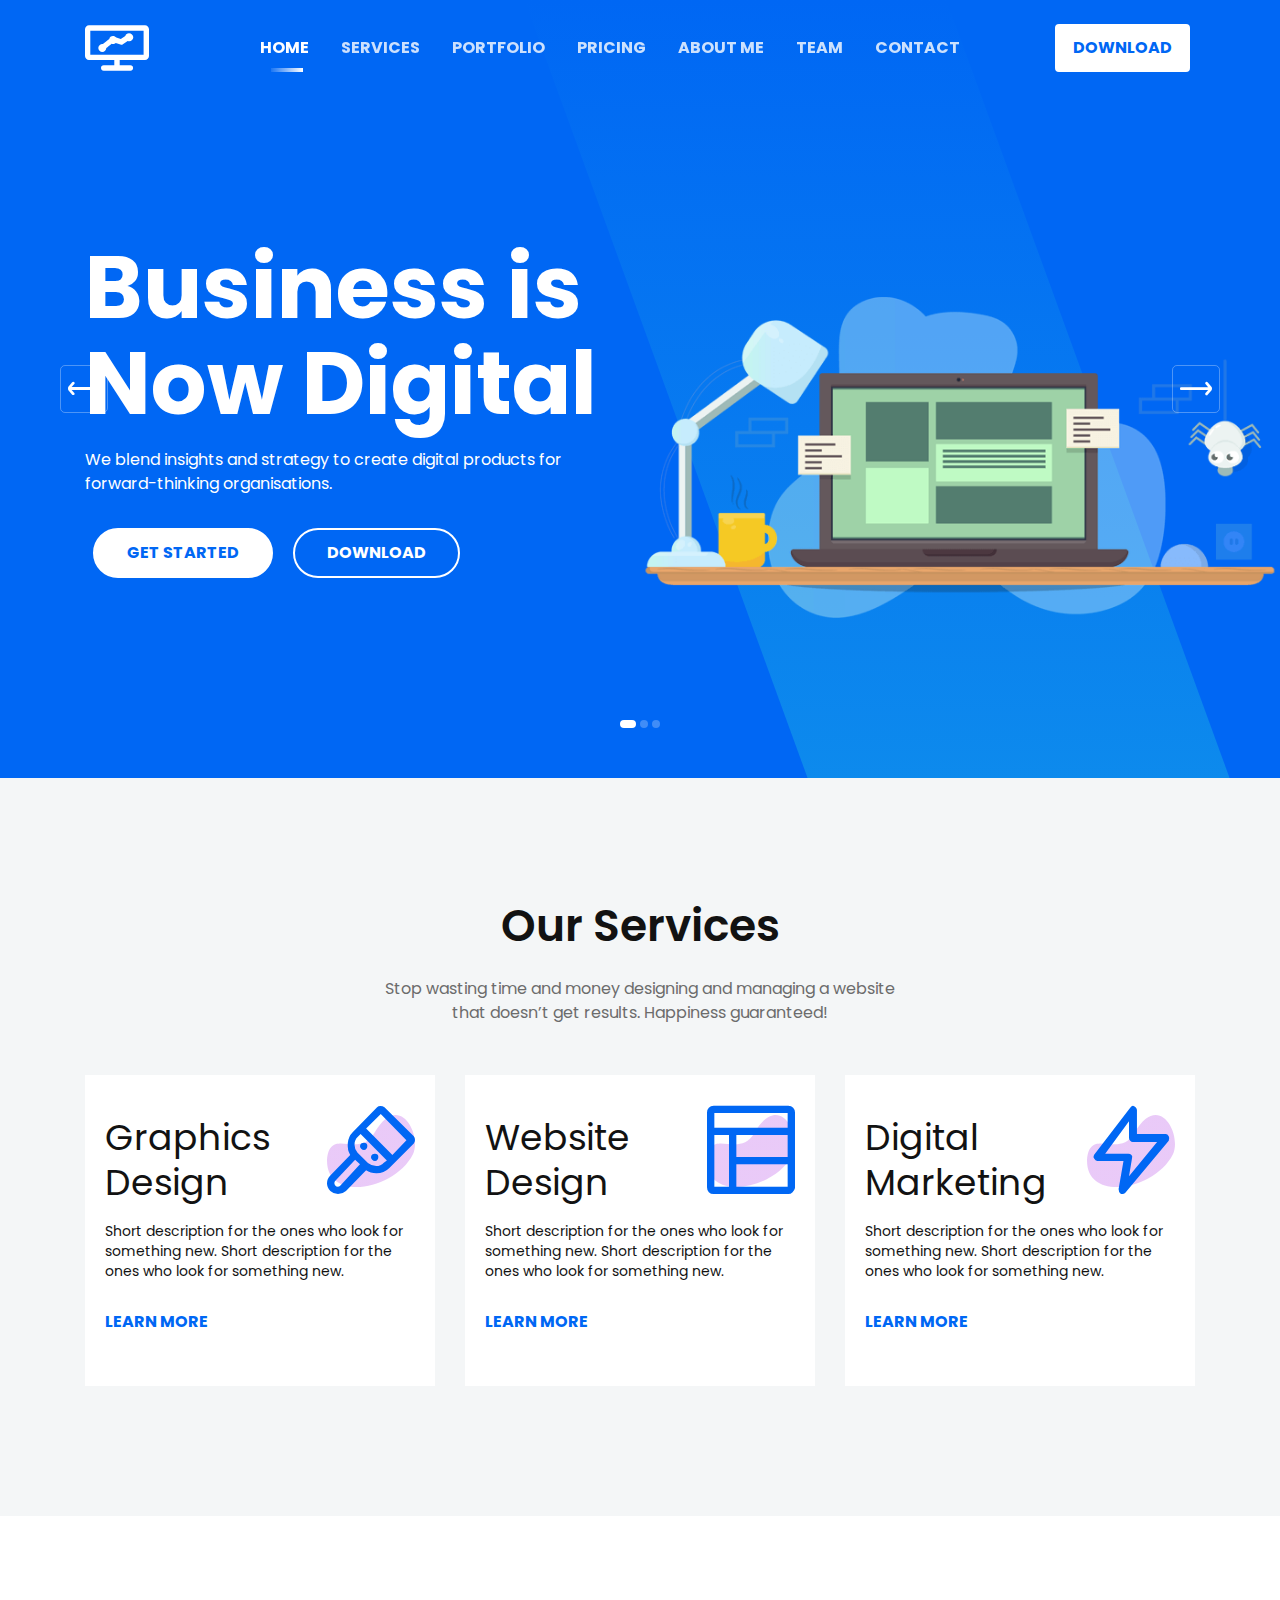
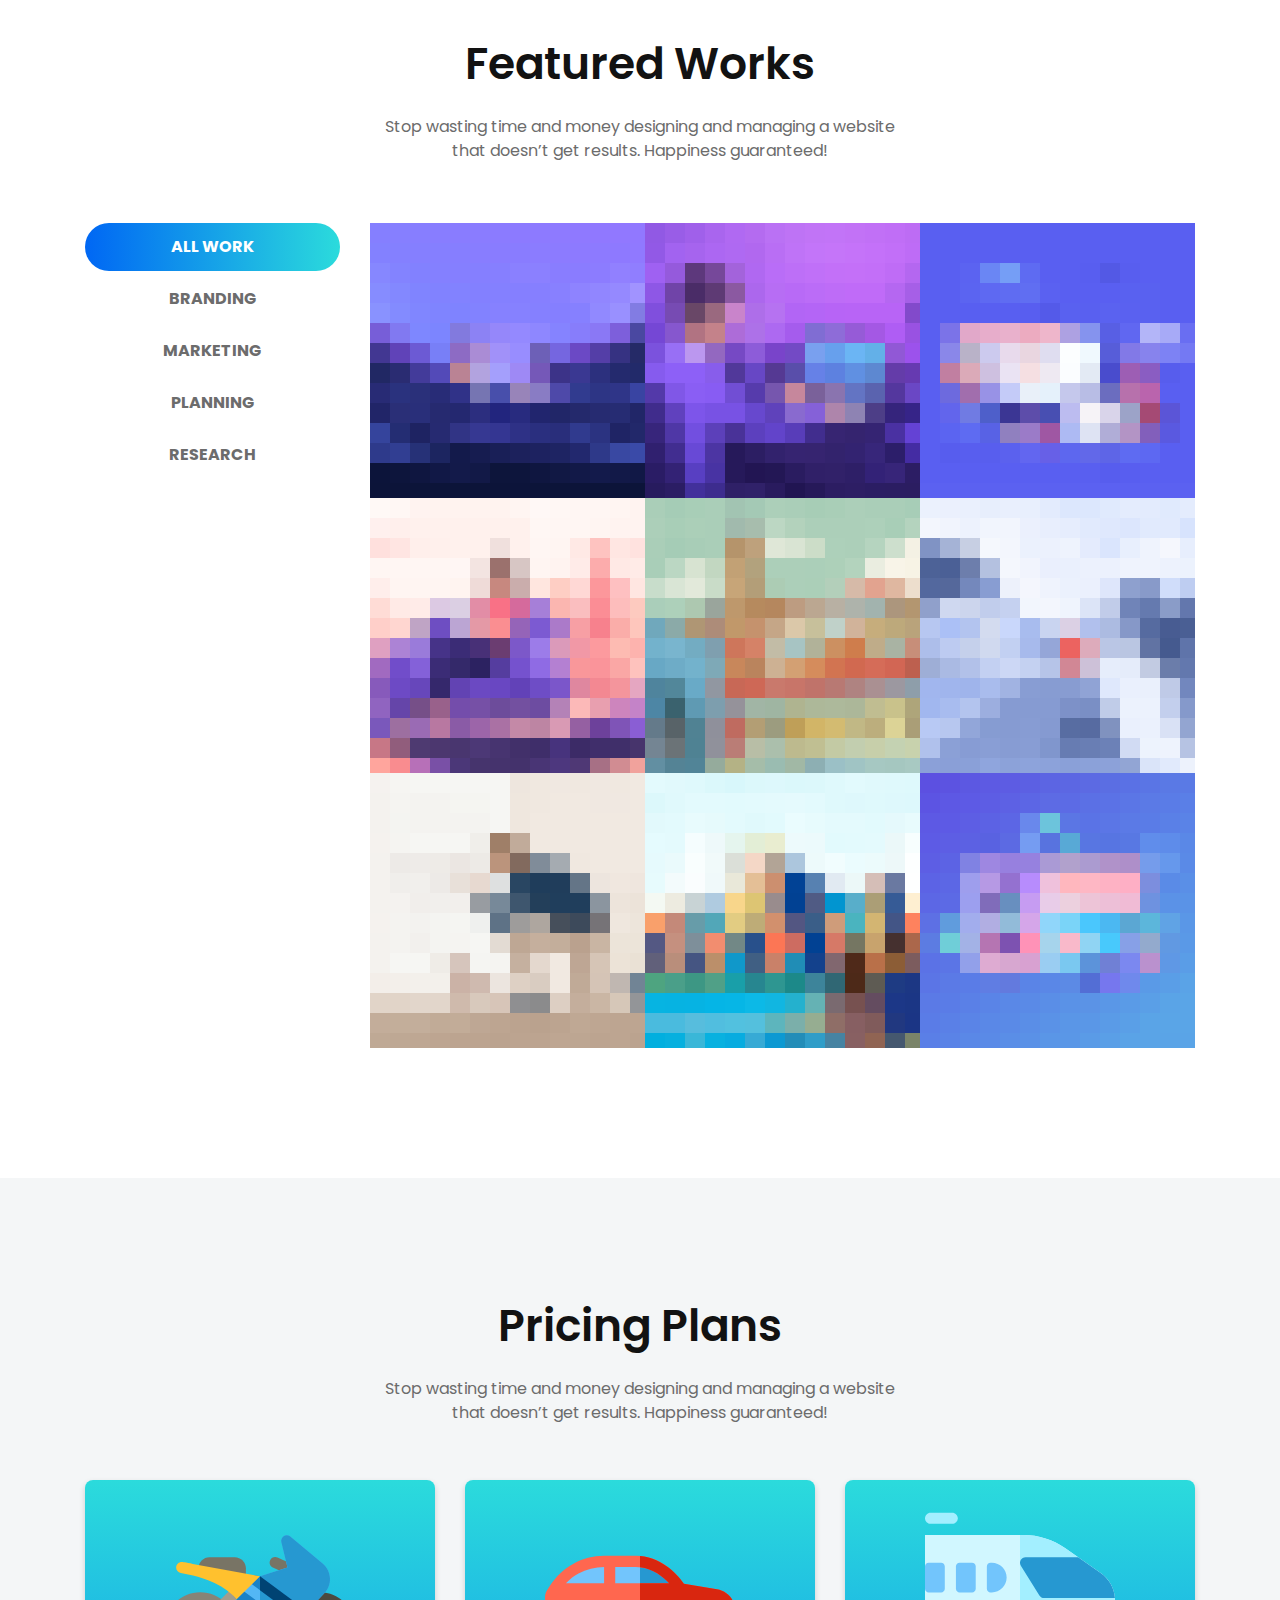
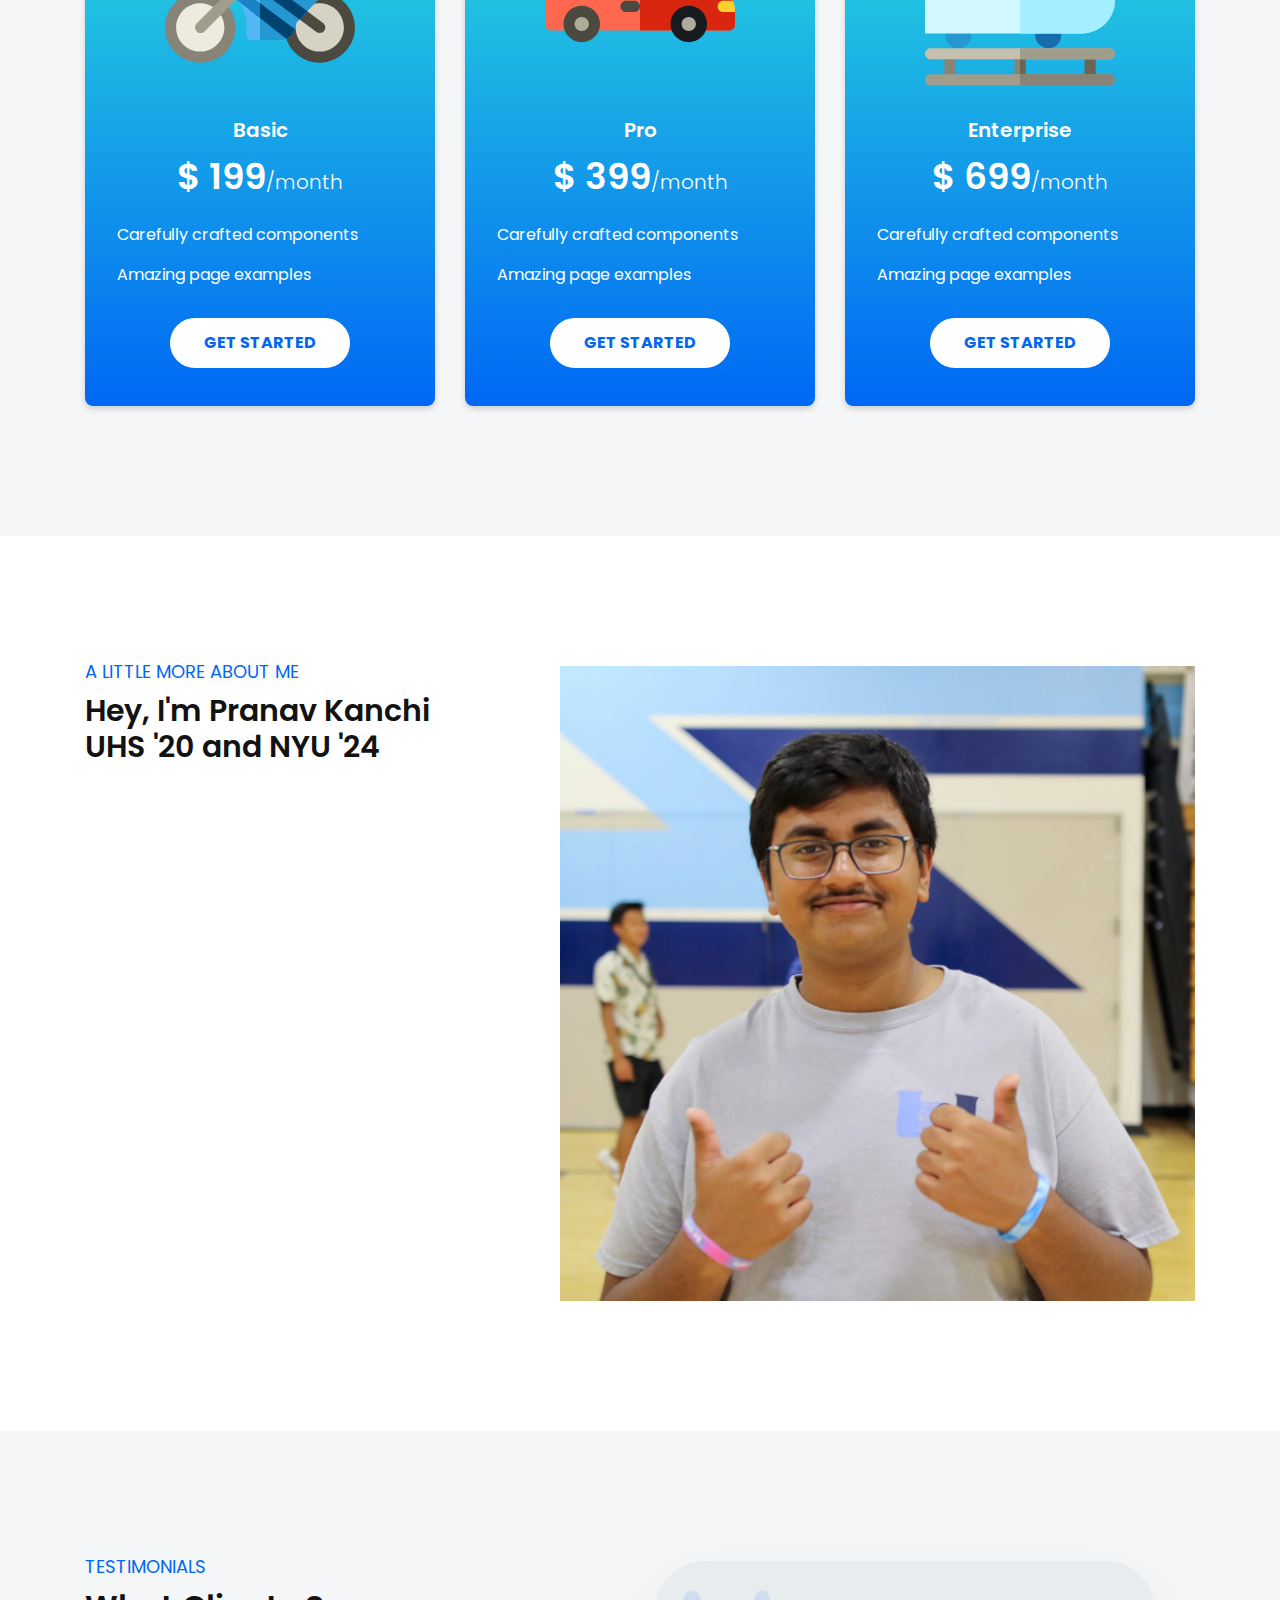
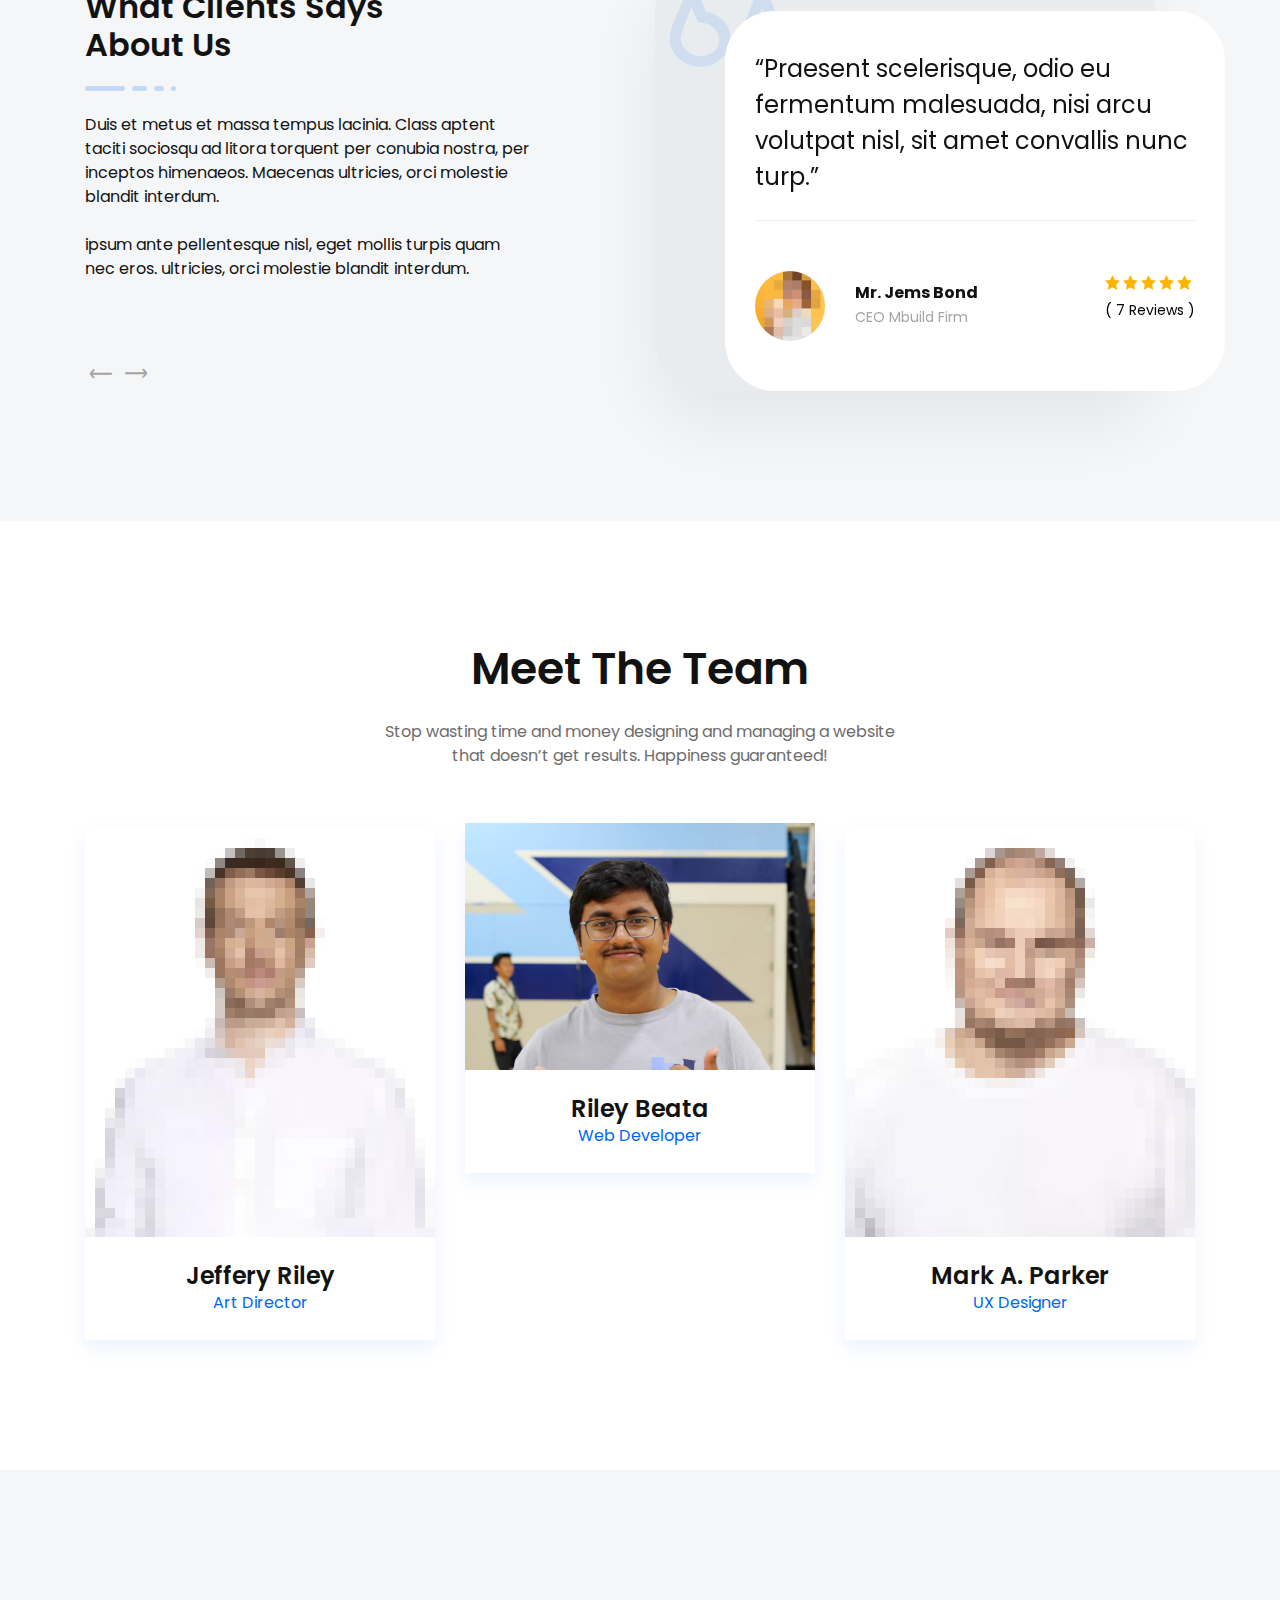
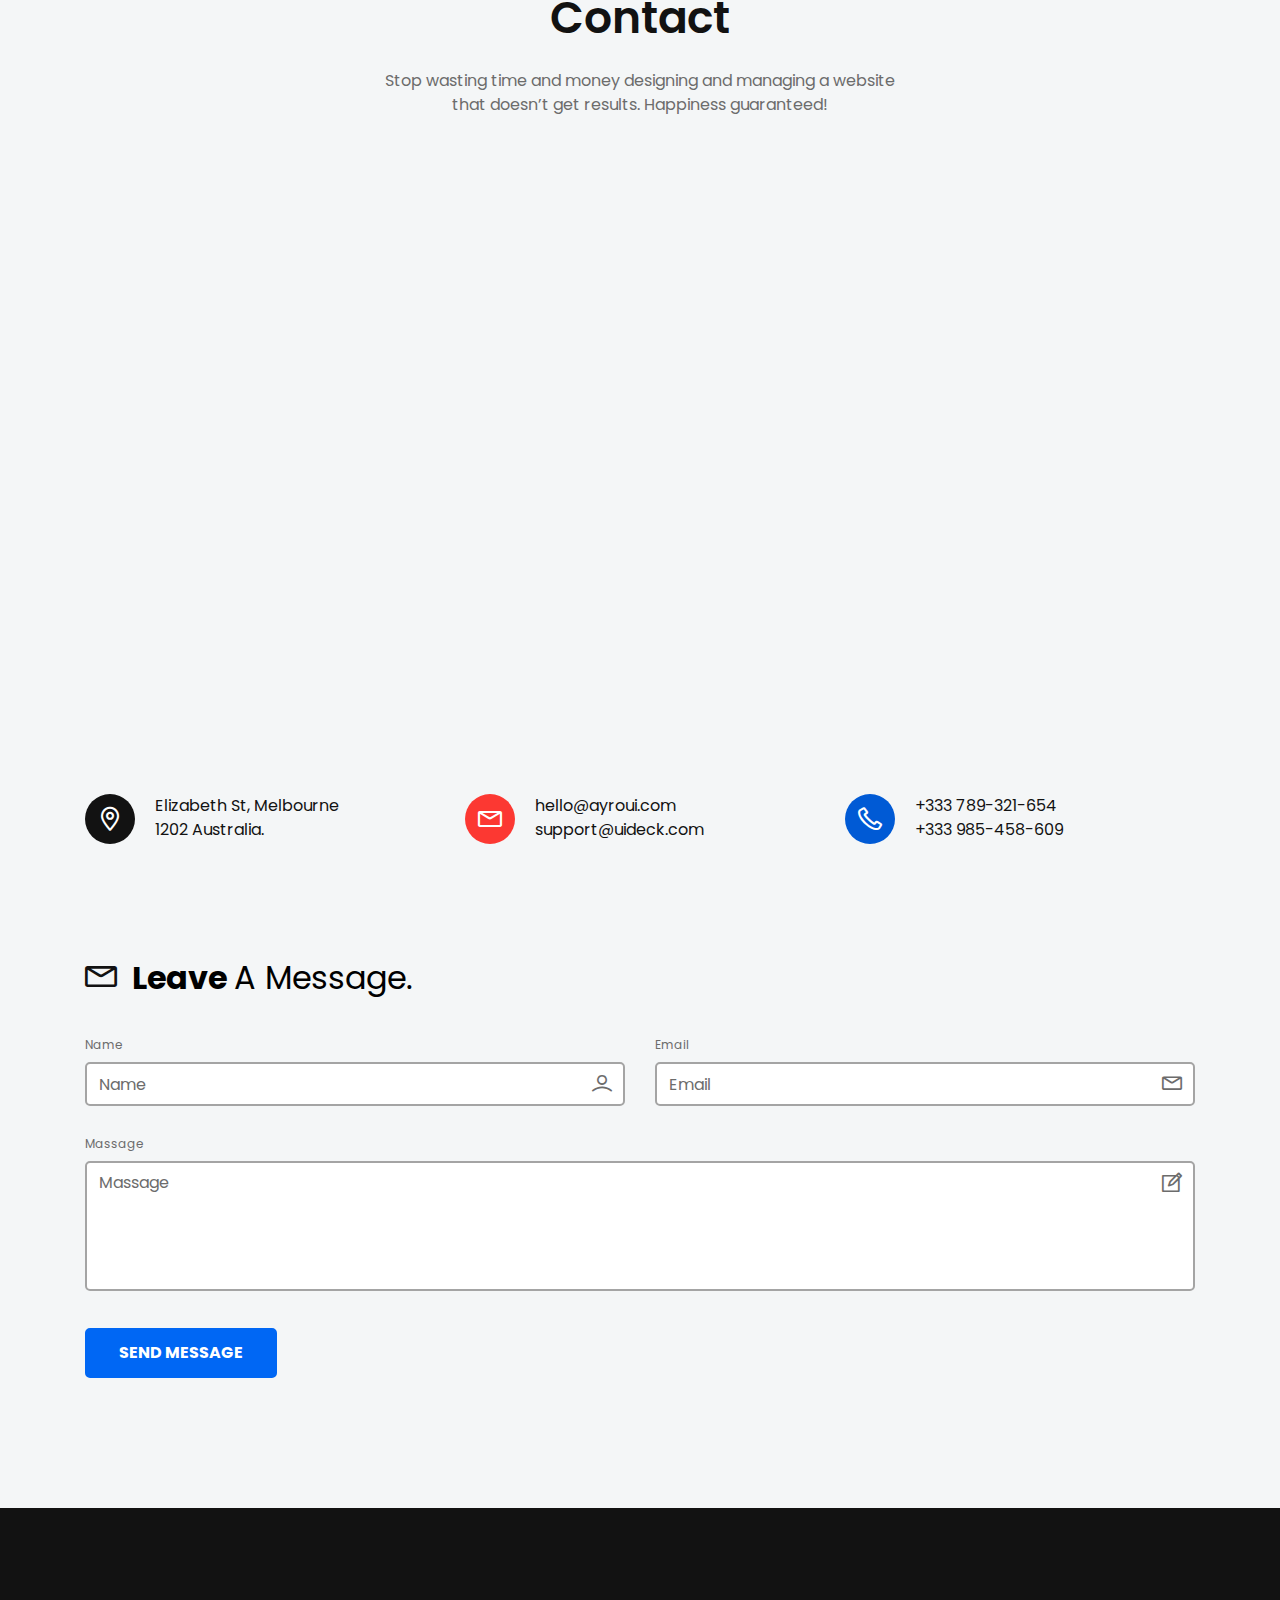
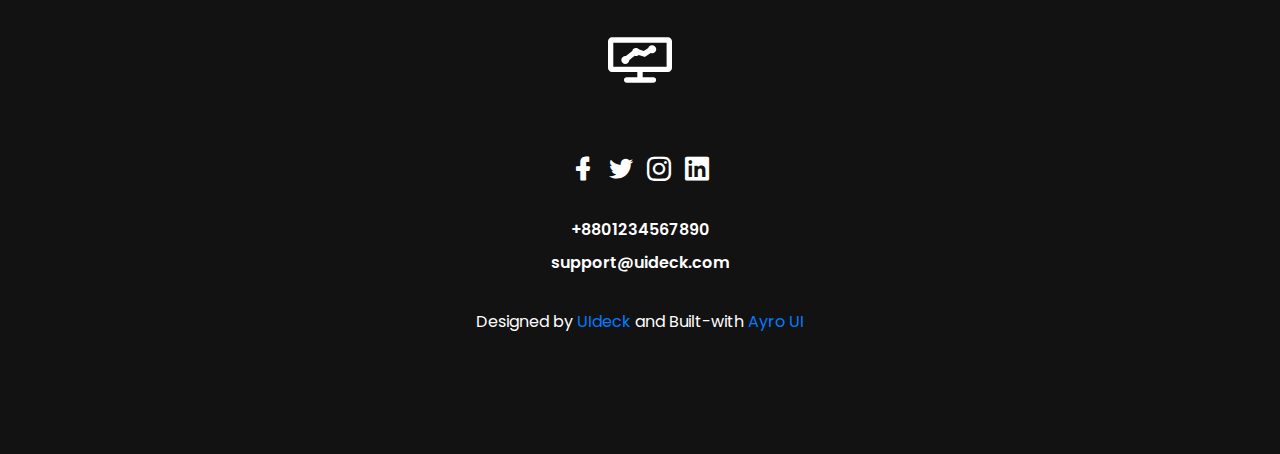
==== commit 0561ef03: "Update index2.html" ====
--- a/index2.html
+++ b/index2.html
@@ -709,7 +709,7 @@
                     </div> <!-- single team -->
                 </div>
                 <div class="col-lg-4 col-sm-6">
-                    <div class="team-style-eleven text-center mt-30 wow fadeIn" data-wow-duration="1s" data-wow-delay="0s">
+                    <div class="team-style-eleven text-center mt-25 wow fadeIn" data-wow-duration="1s" data-wow-delay="0s">
                         <div class="team-image">
                             <img src="assets/profile.jpg" alt="Team">
                         </div>
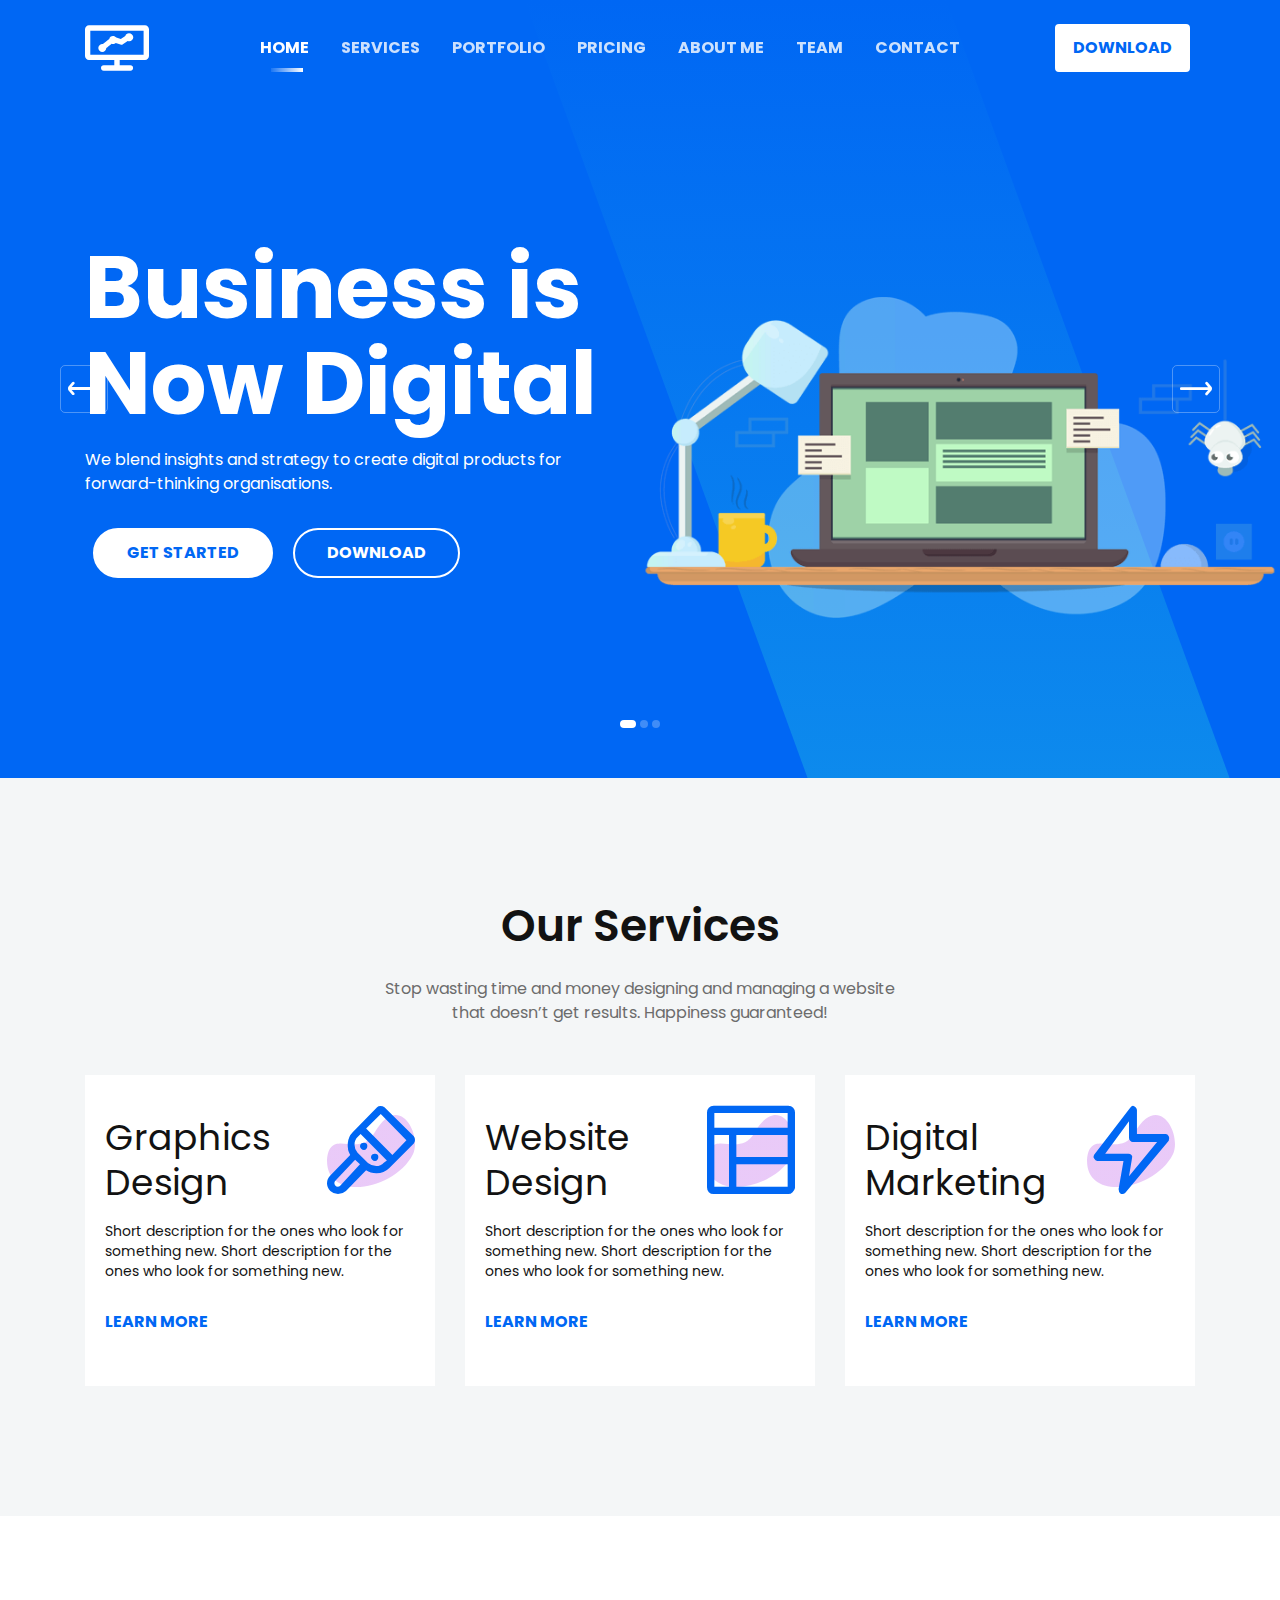
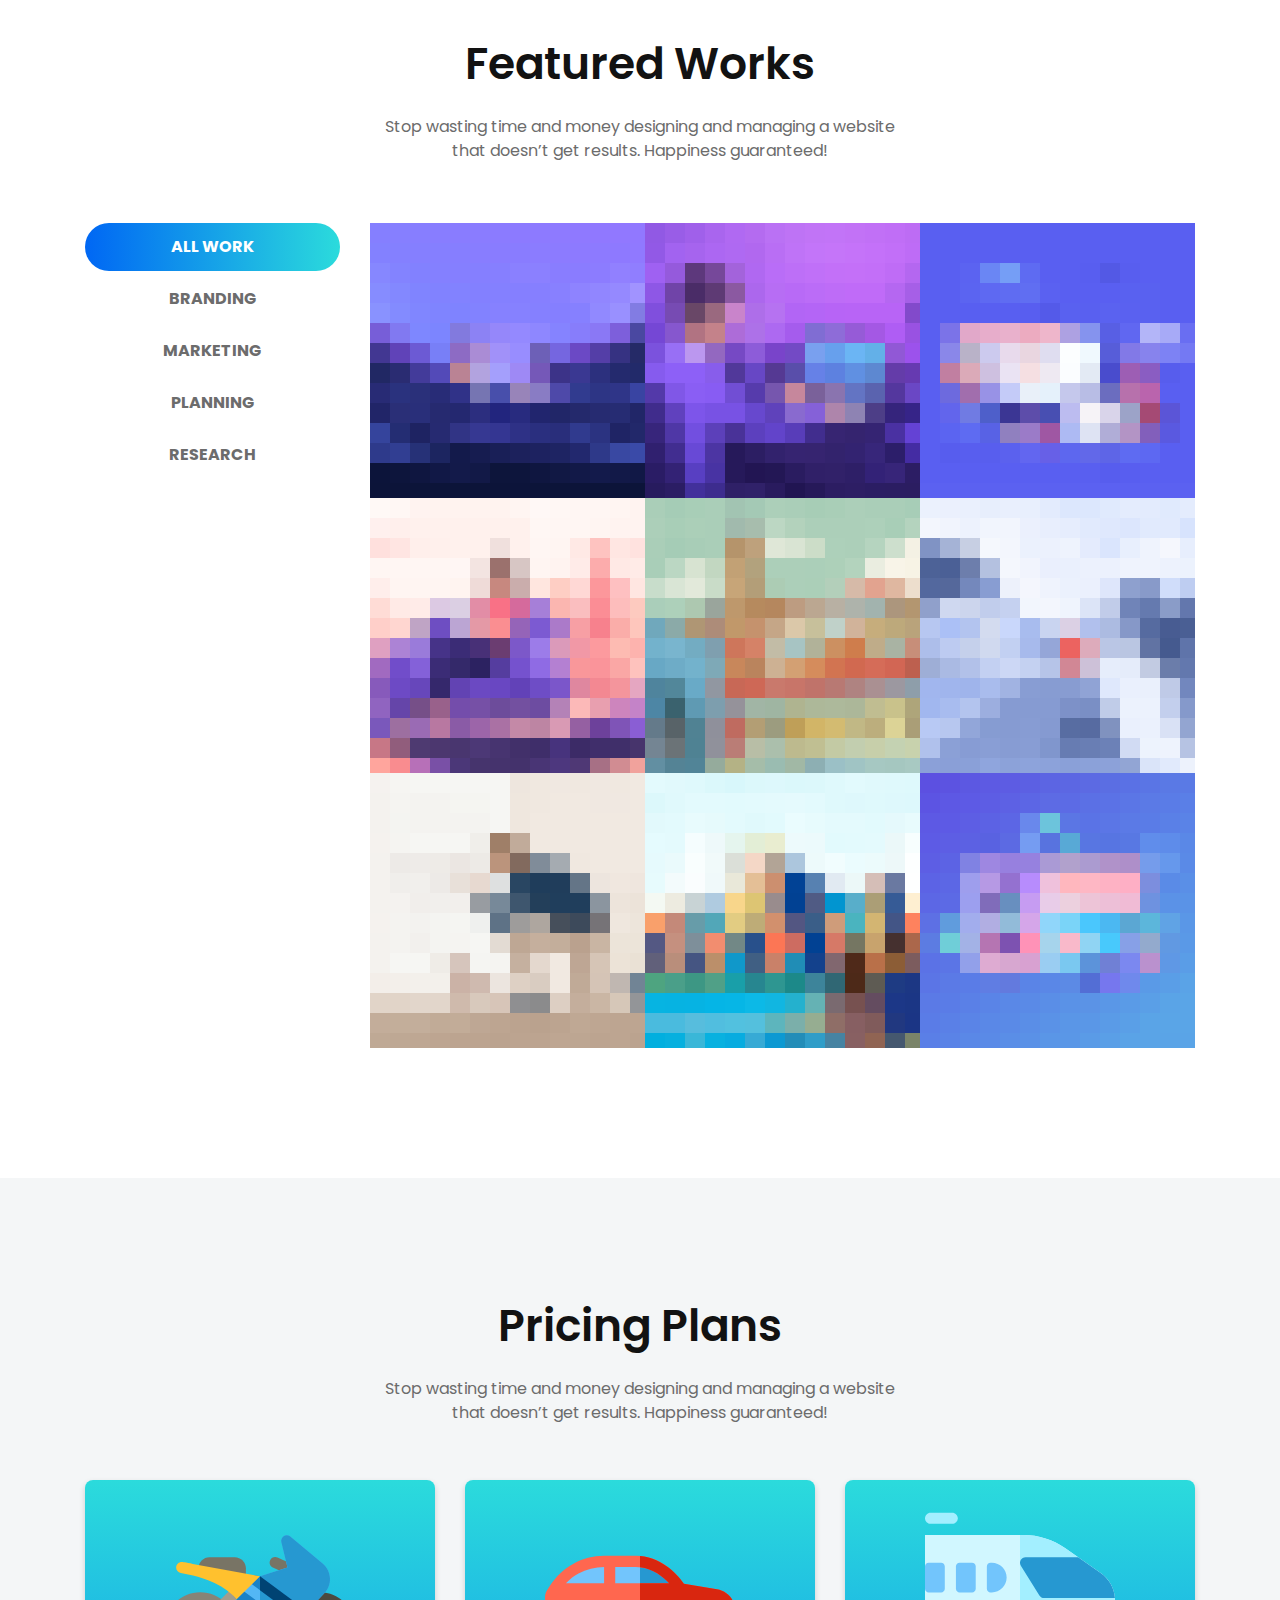
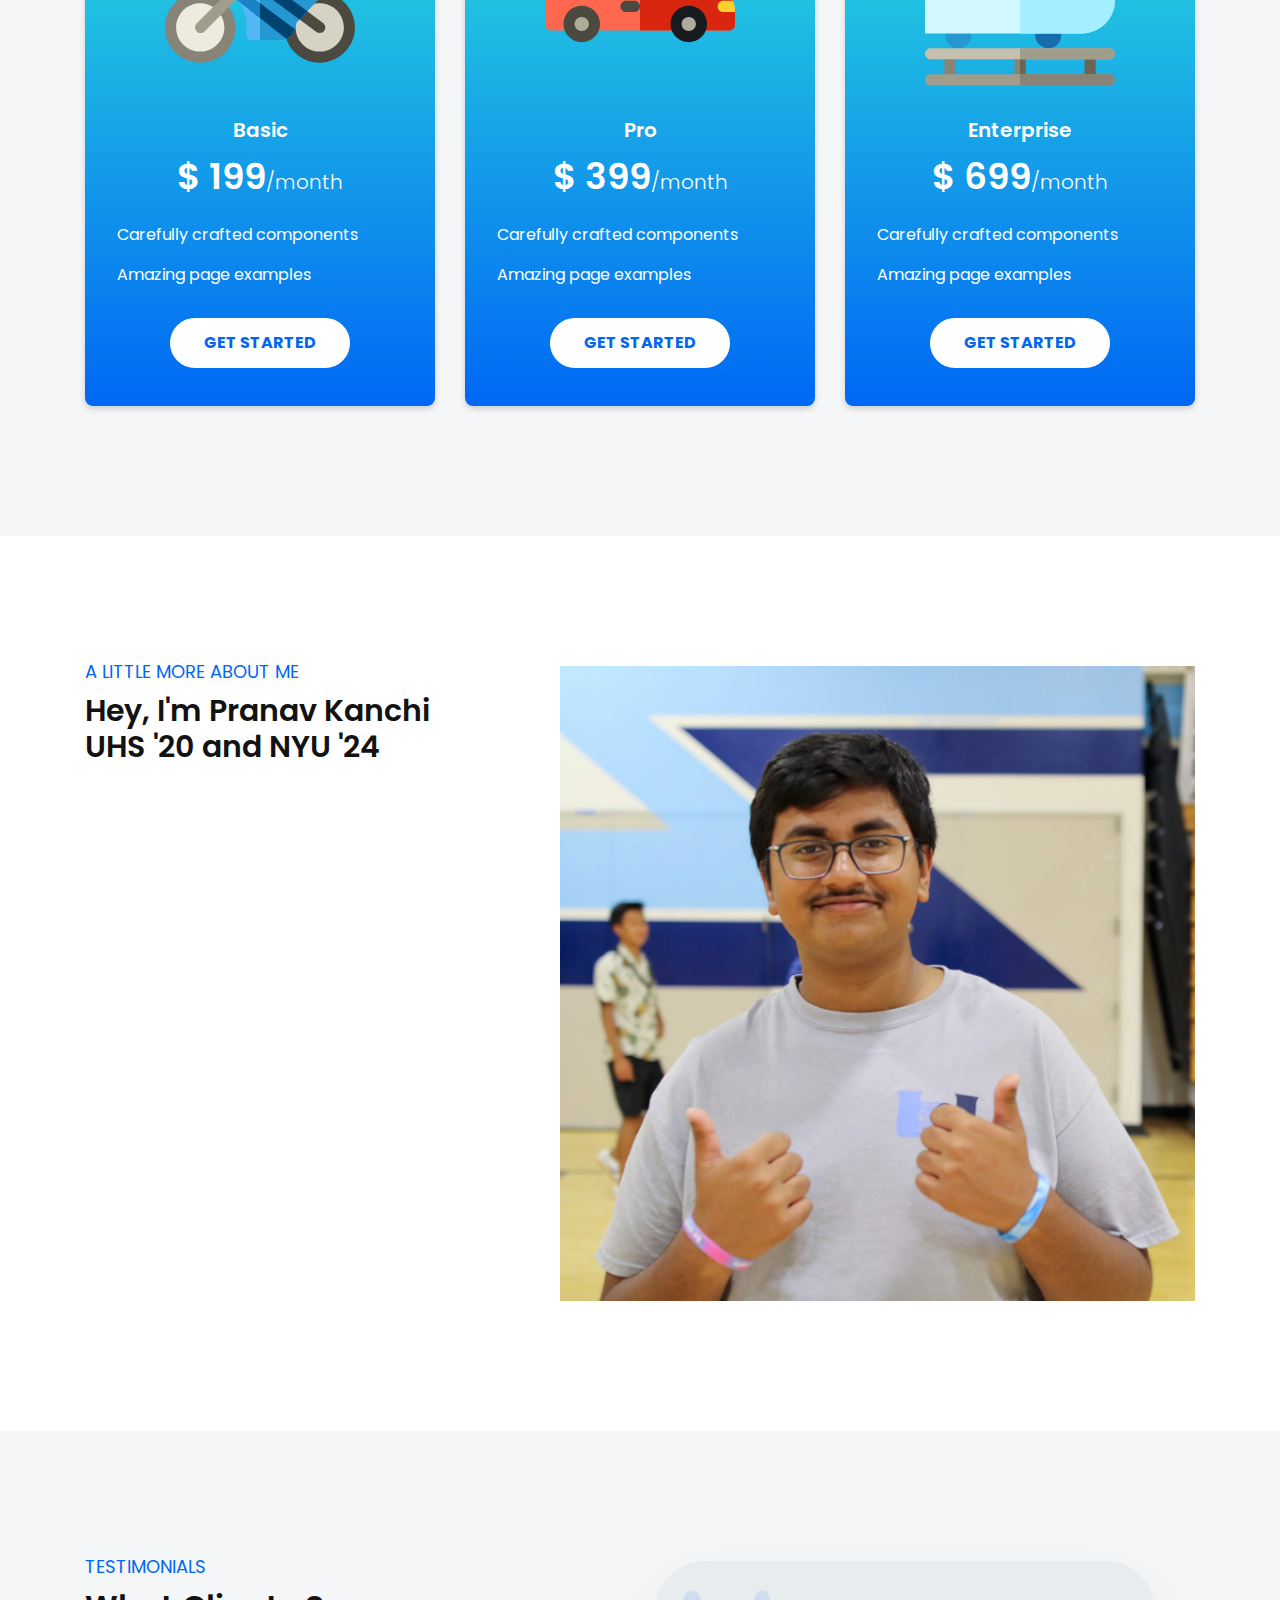
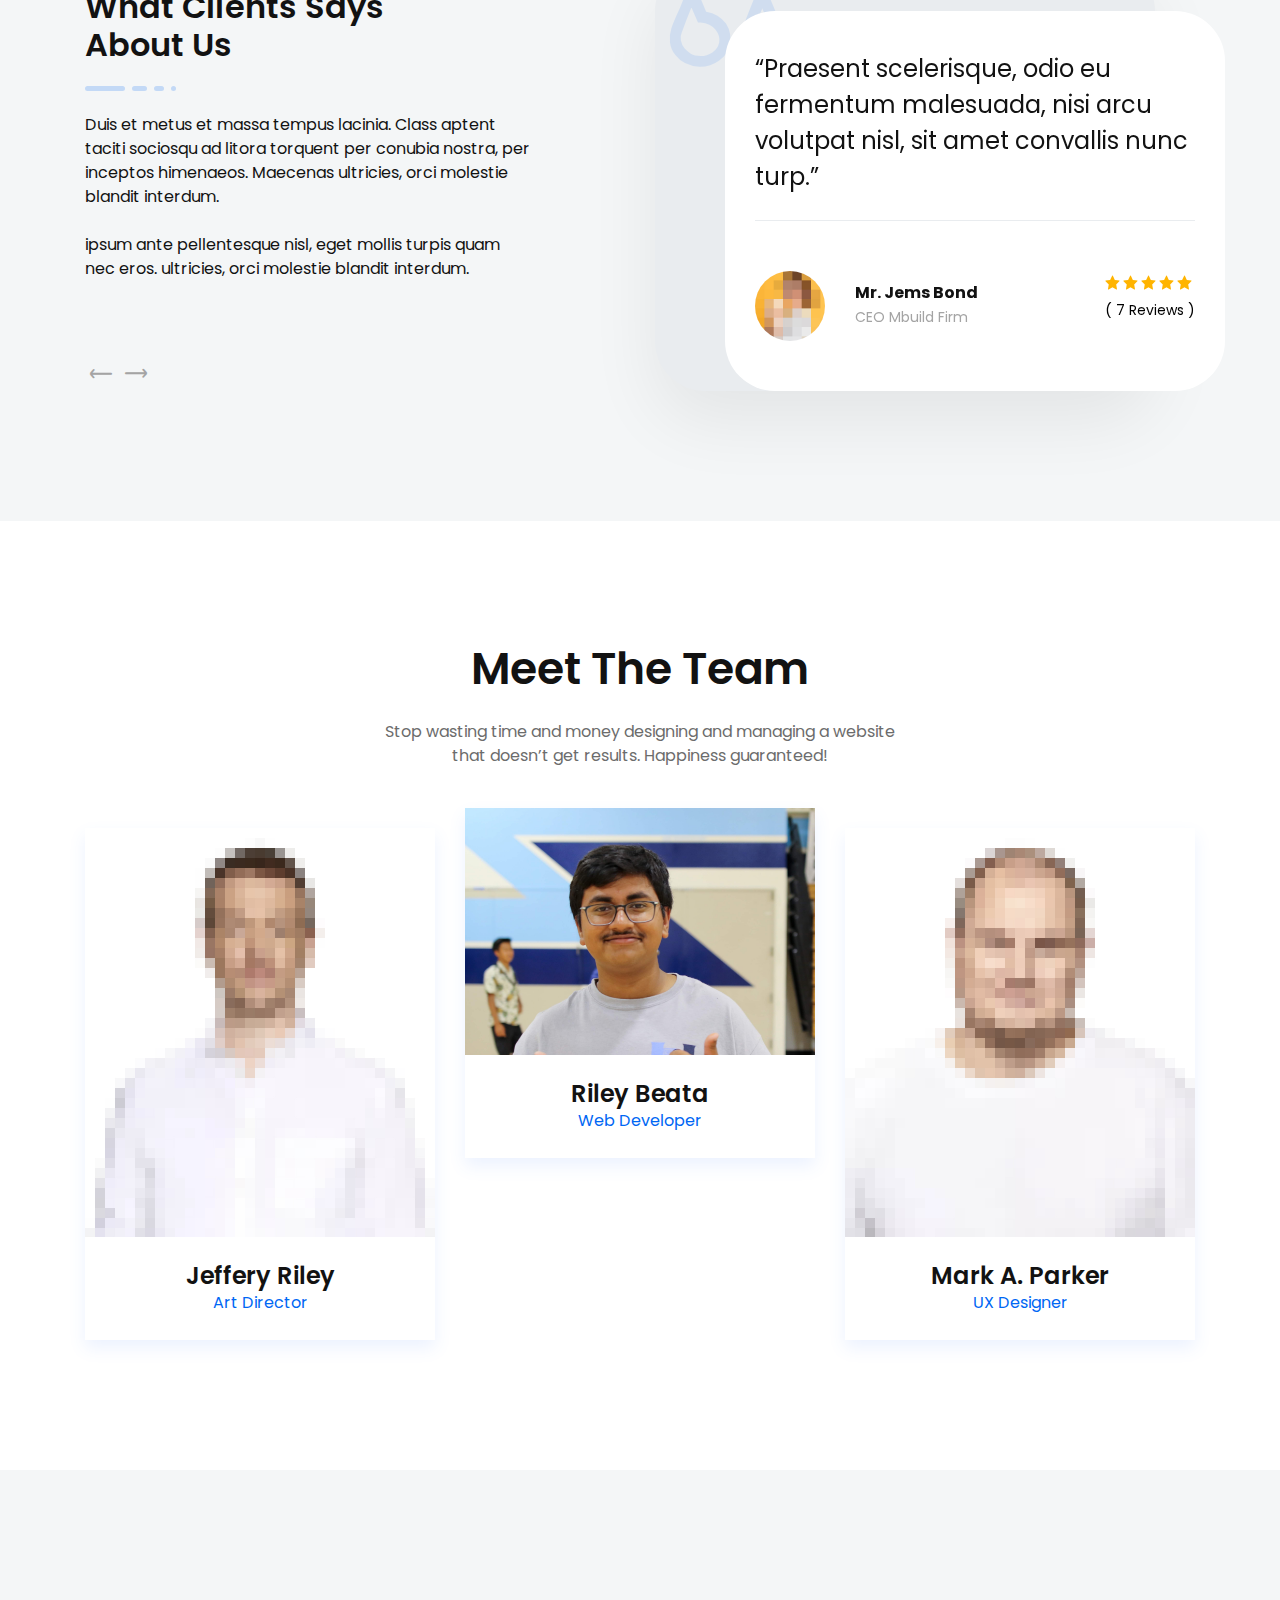
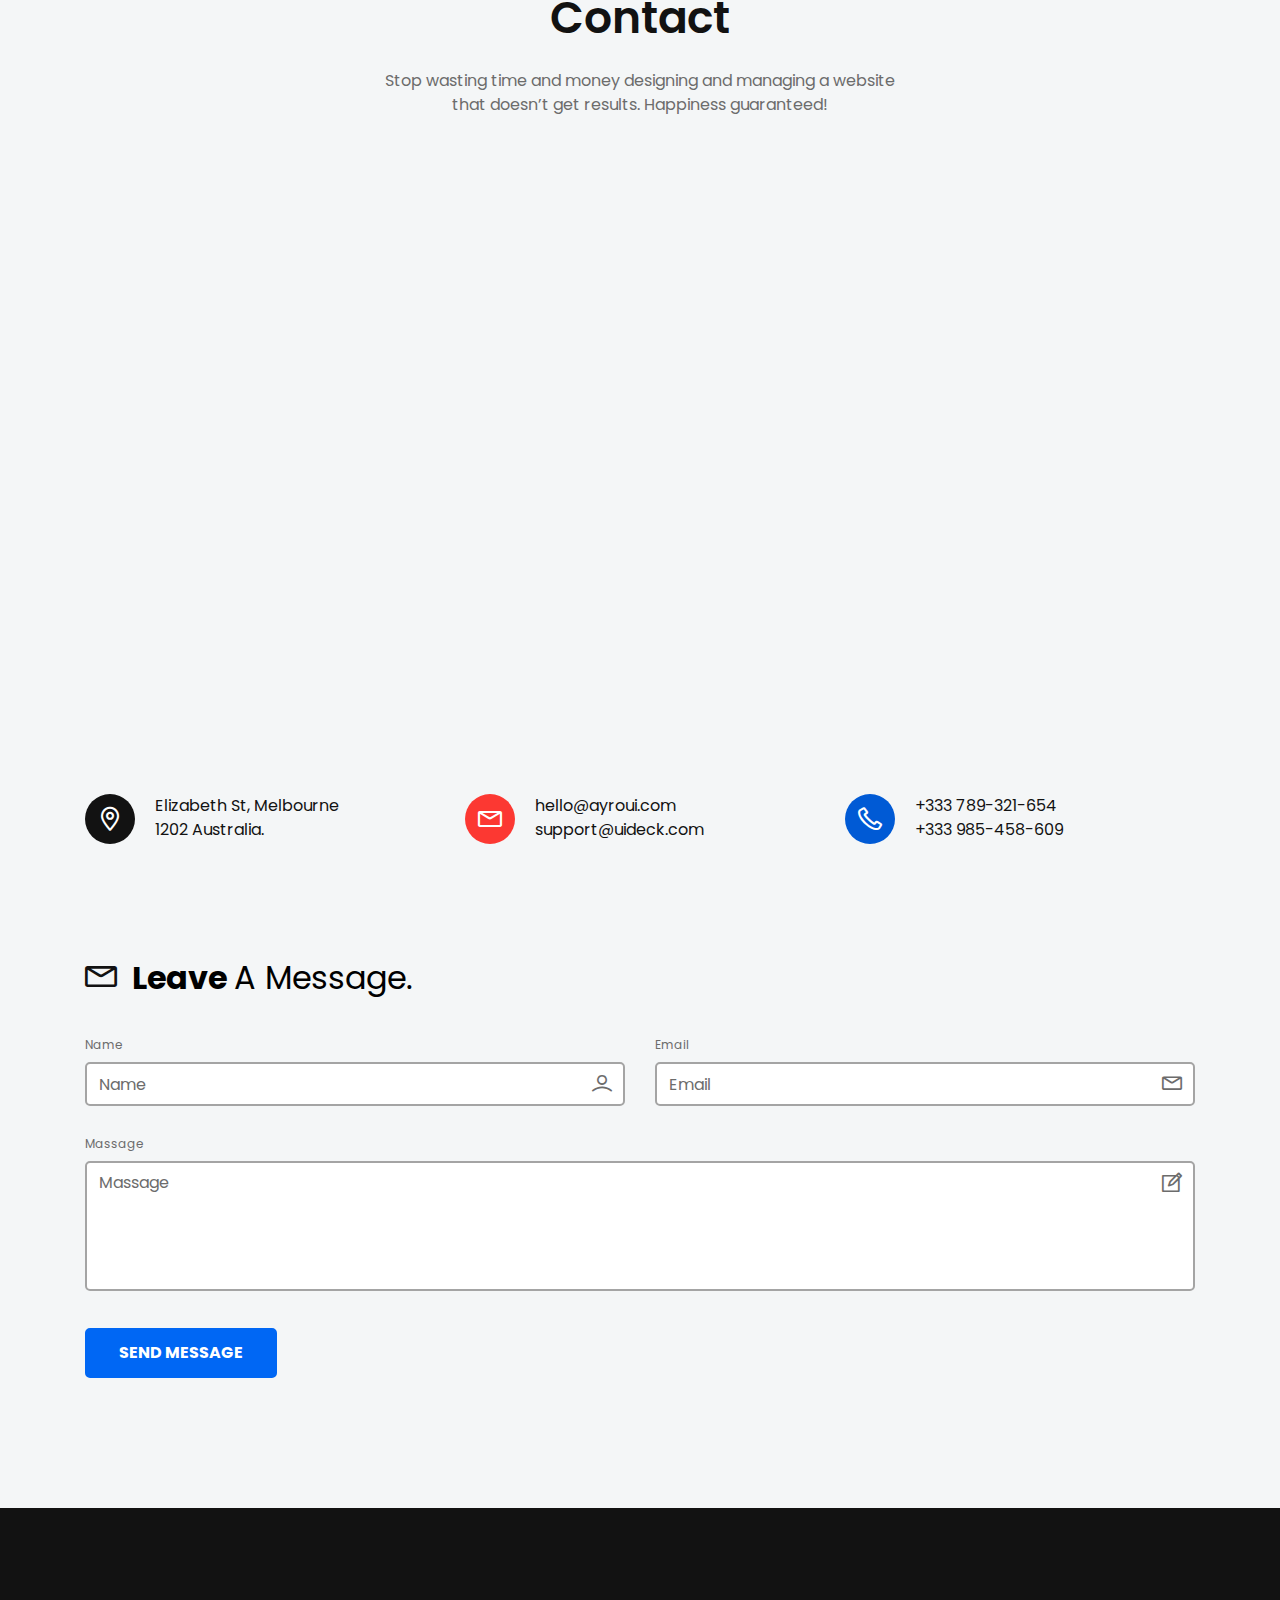
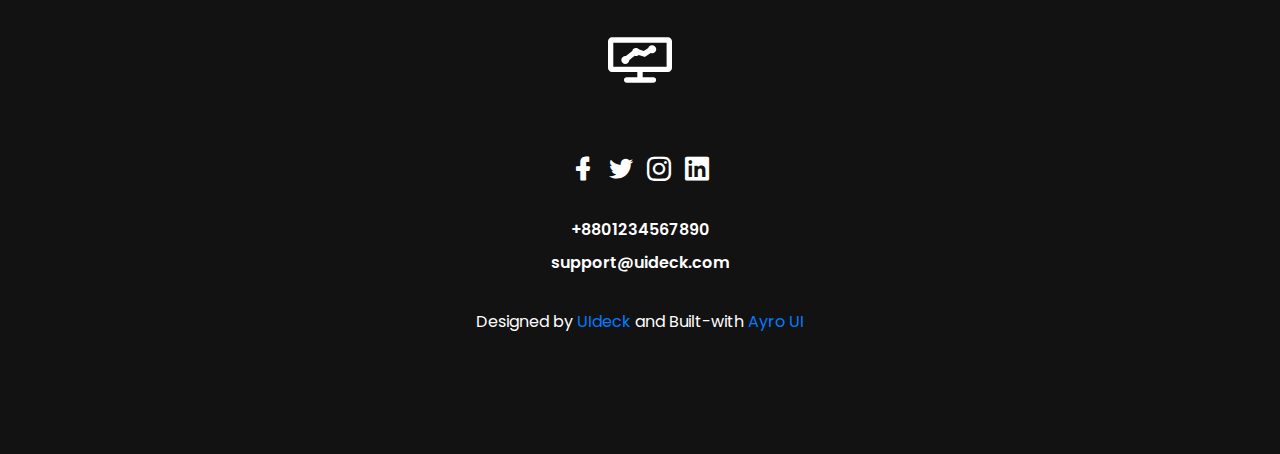
==== commit 18086008: "Update index2.html" ====
--- a/index2.html
+++ b/index2.html
@@ -709,7 +709,7 @@
                     </div> <!-- single team -->
                 </div>
                 <div class="col-lg-4 col-sm-6">
-                    <div class="team-style-eleven text-center mt-25 wow fadeIn" data-wow-duration="1s" data-wow-delay="0s">
+                    <div class="team-style-eleven text-center mt-10 wow fadeIn" data-wow-duration="1s" data-wow-delay="0s">
                         <div class="team-image">
                             <img src="assets/profile.jpg" alt="Team">
                         </div>
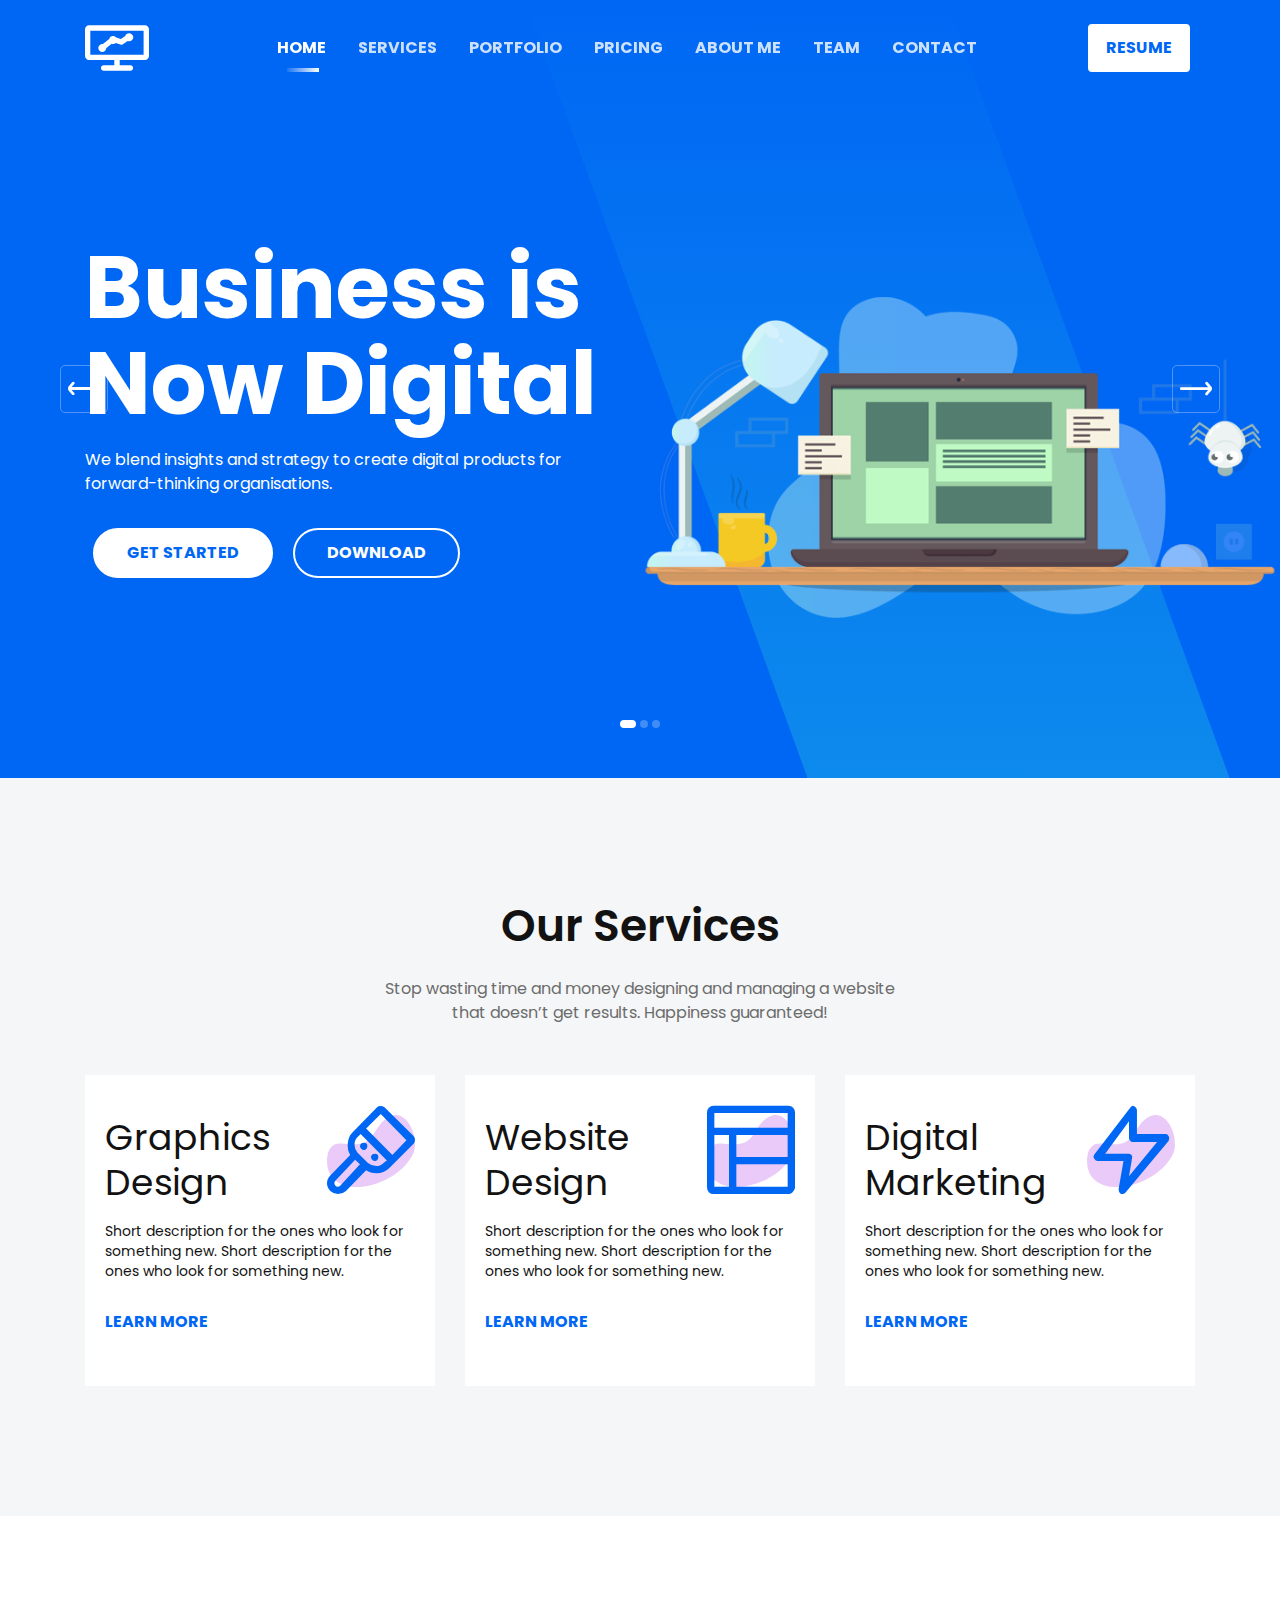
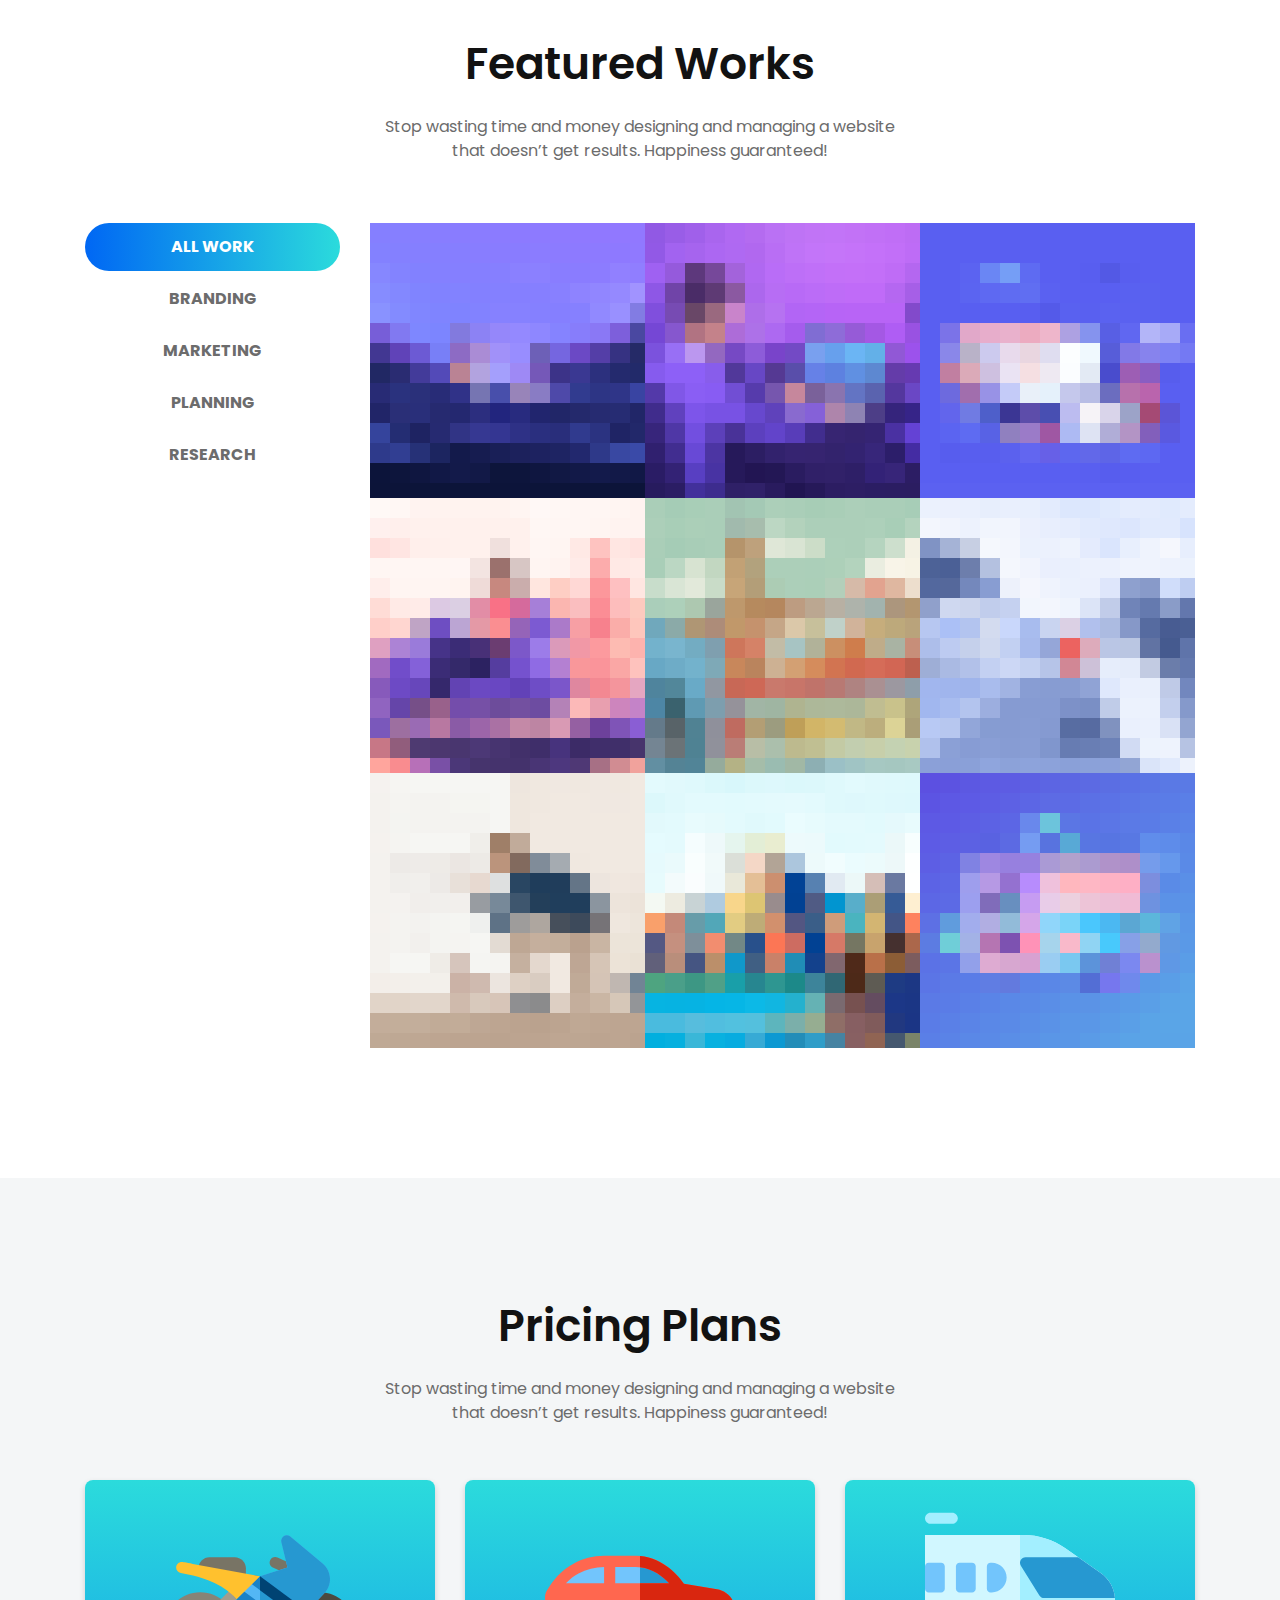
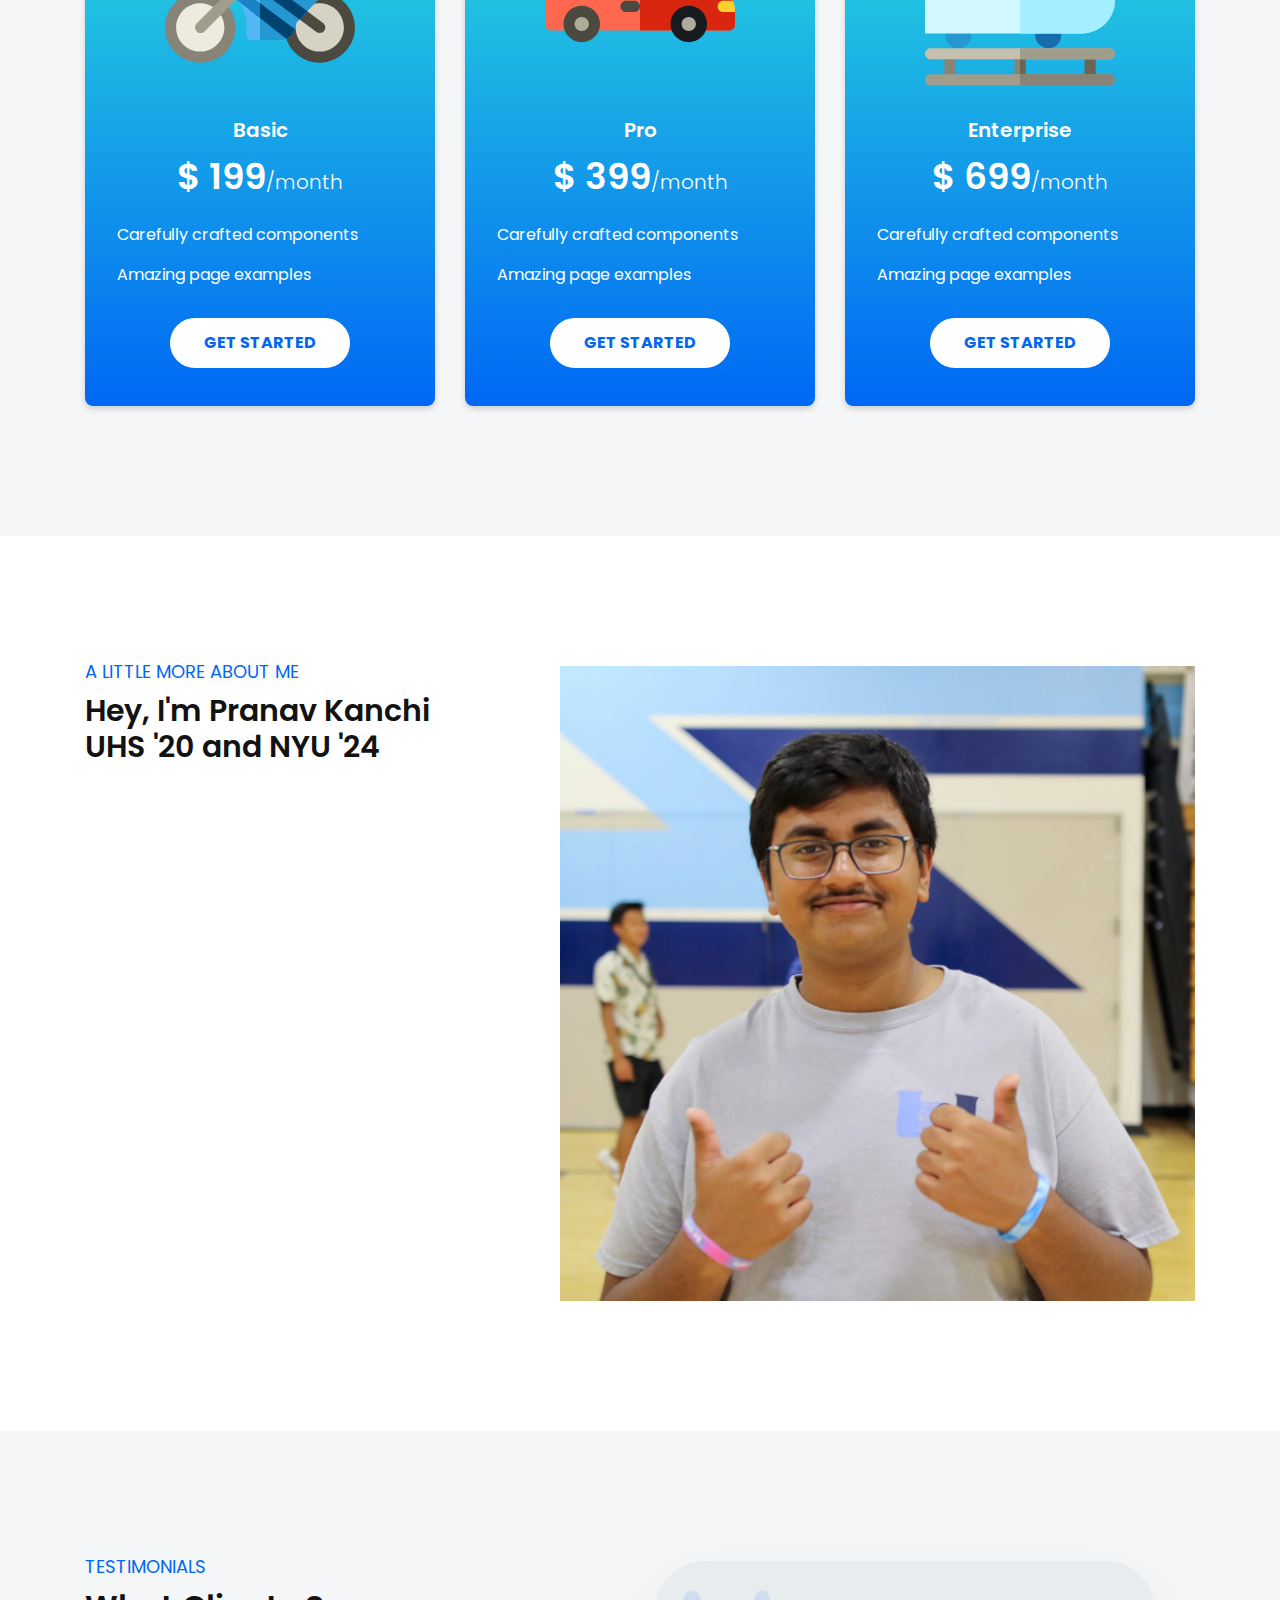
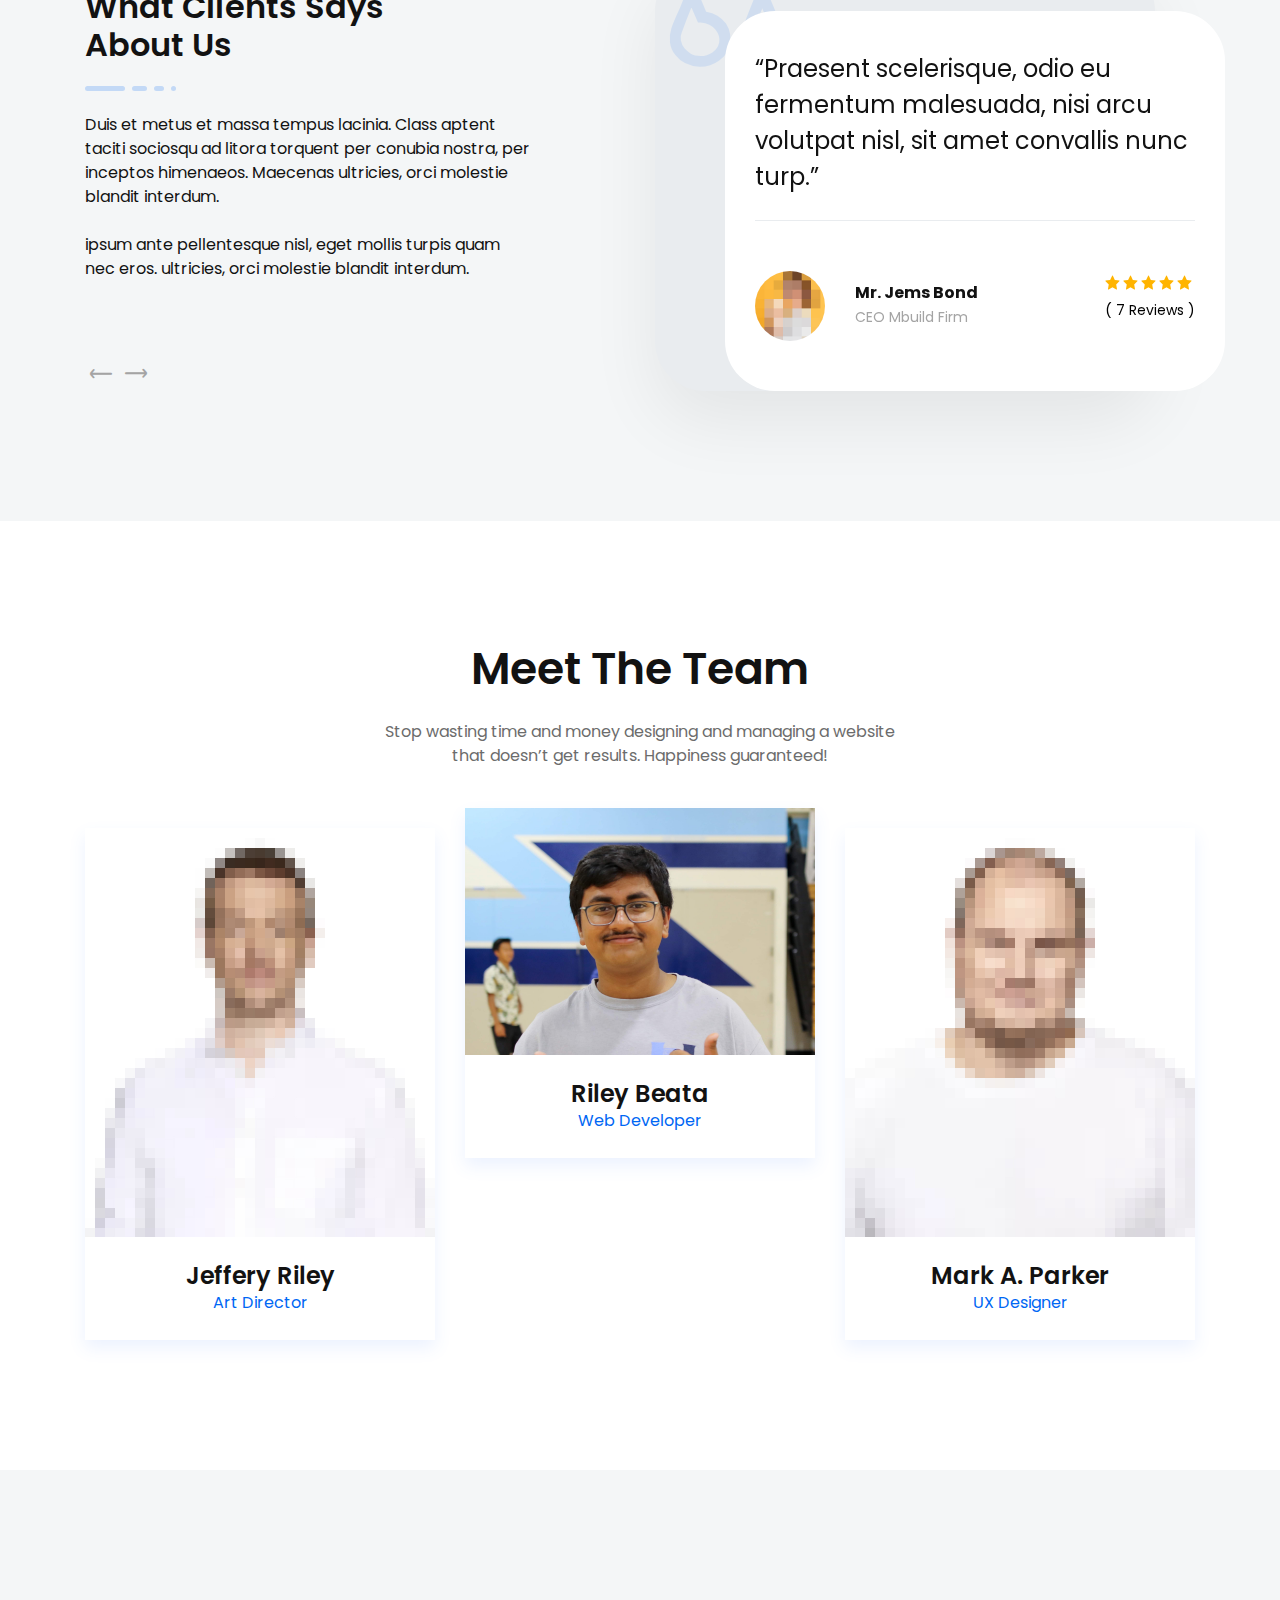
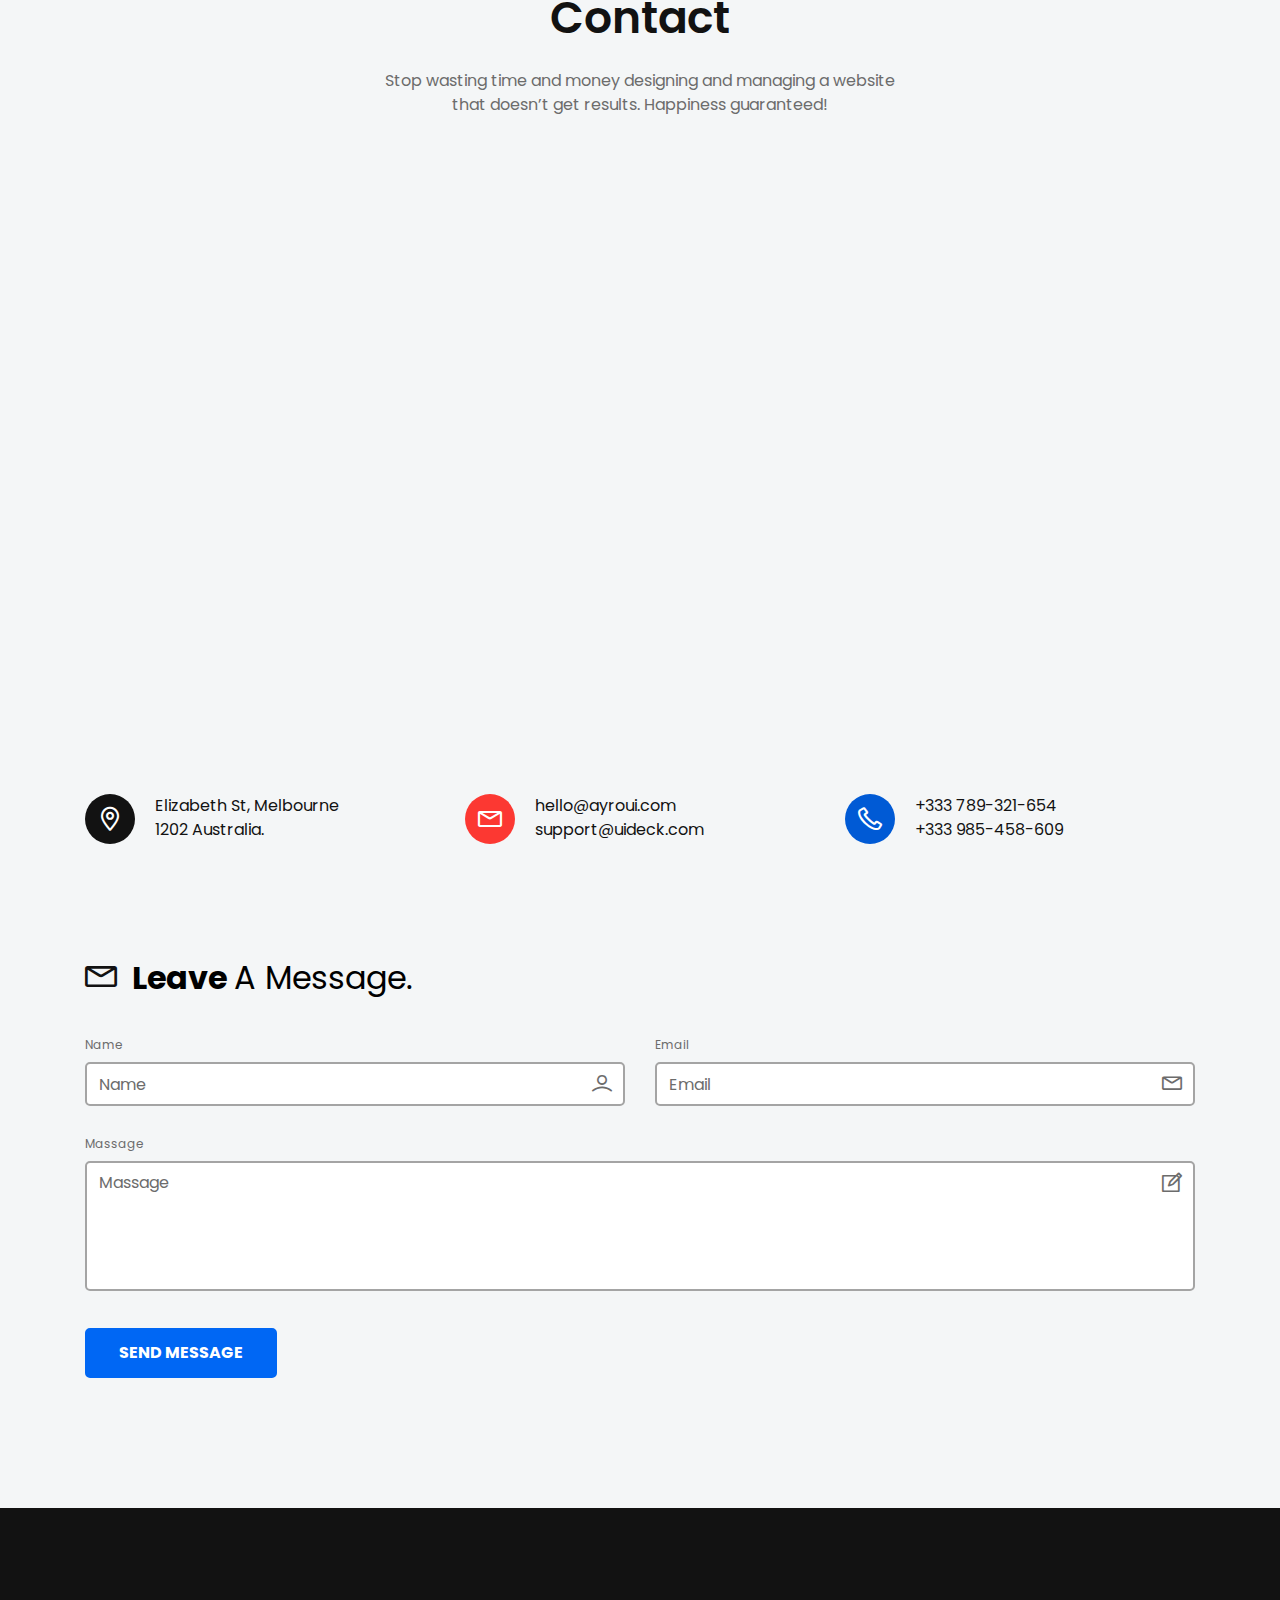
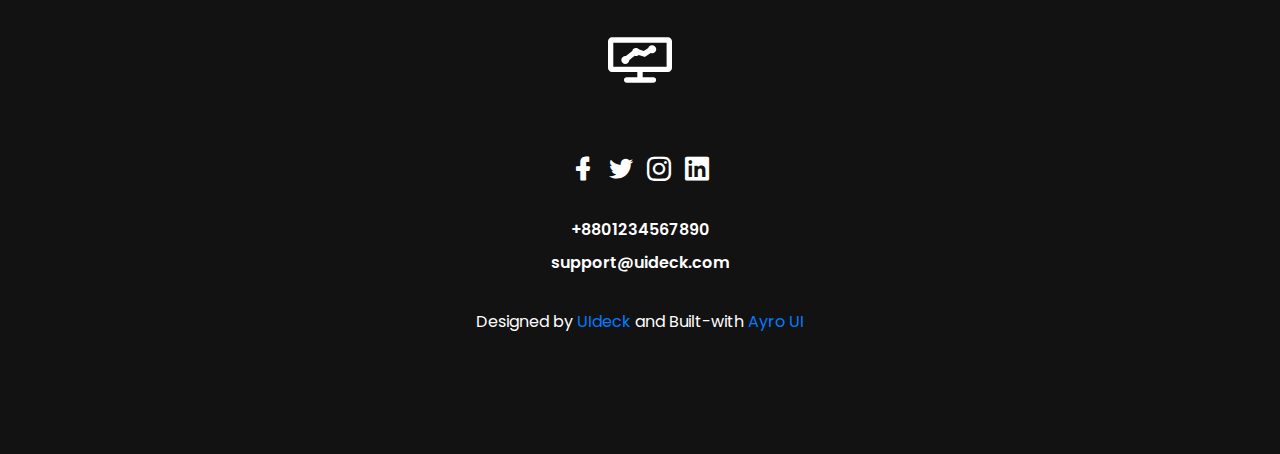
==== commit 62c91dd6: "Update index2.html" ====
--- a/index2.html
+++ b/index2.html
@@ -90,7 +90,7 @@
                         </div>
                         <div class="navbar-btn d-none d-sm-inline-block">
                             <ul>
-                                <li><a class="solid" href="#">Download</a></li>
+                                <li><a class="solid" href="#">Resume</a></li>
                             </ul>
                         </div>
                     </nav> <!-- navbar -->
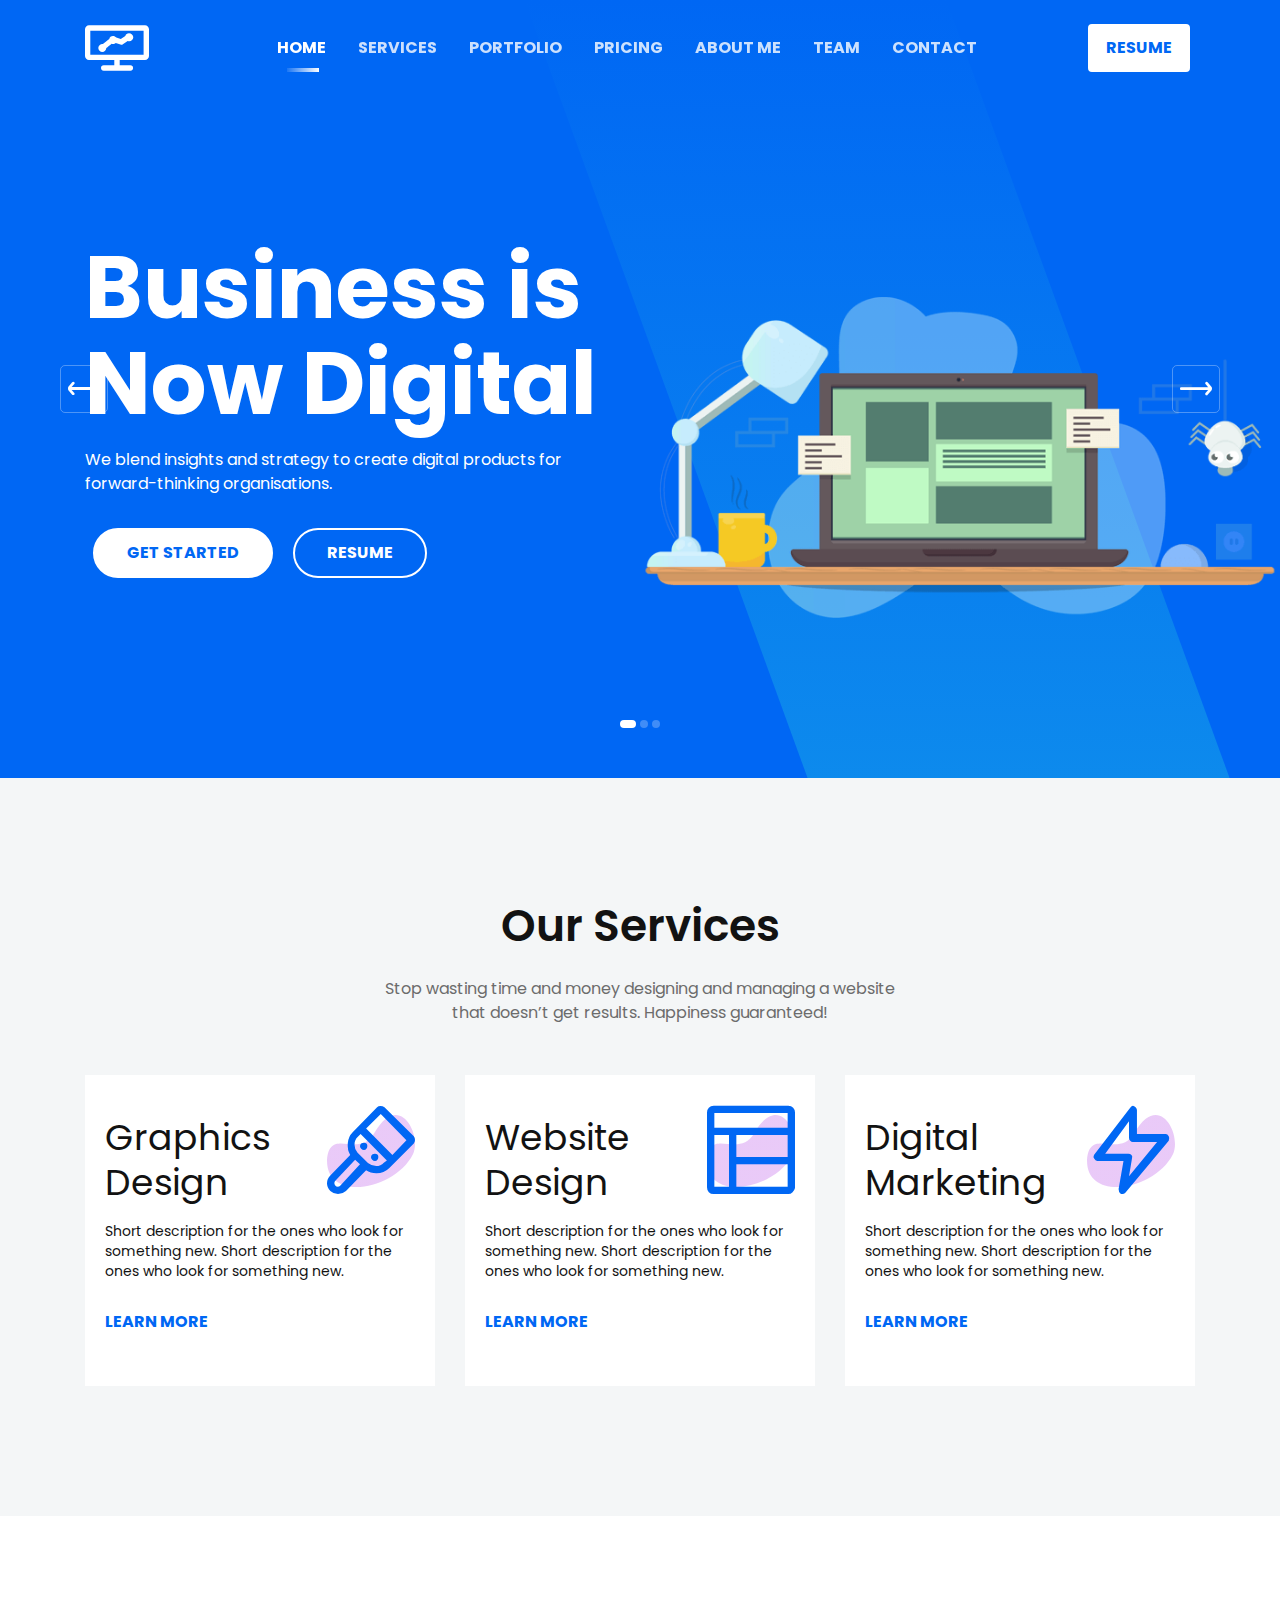
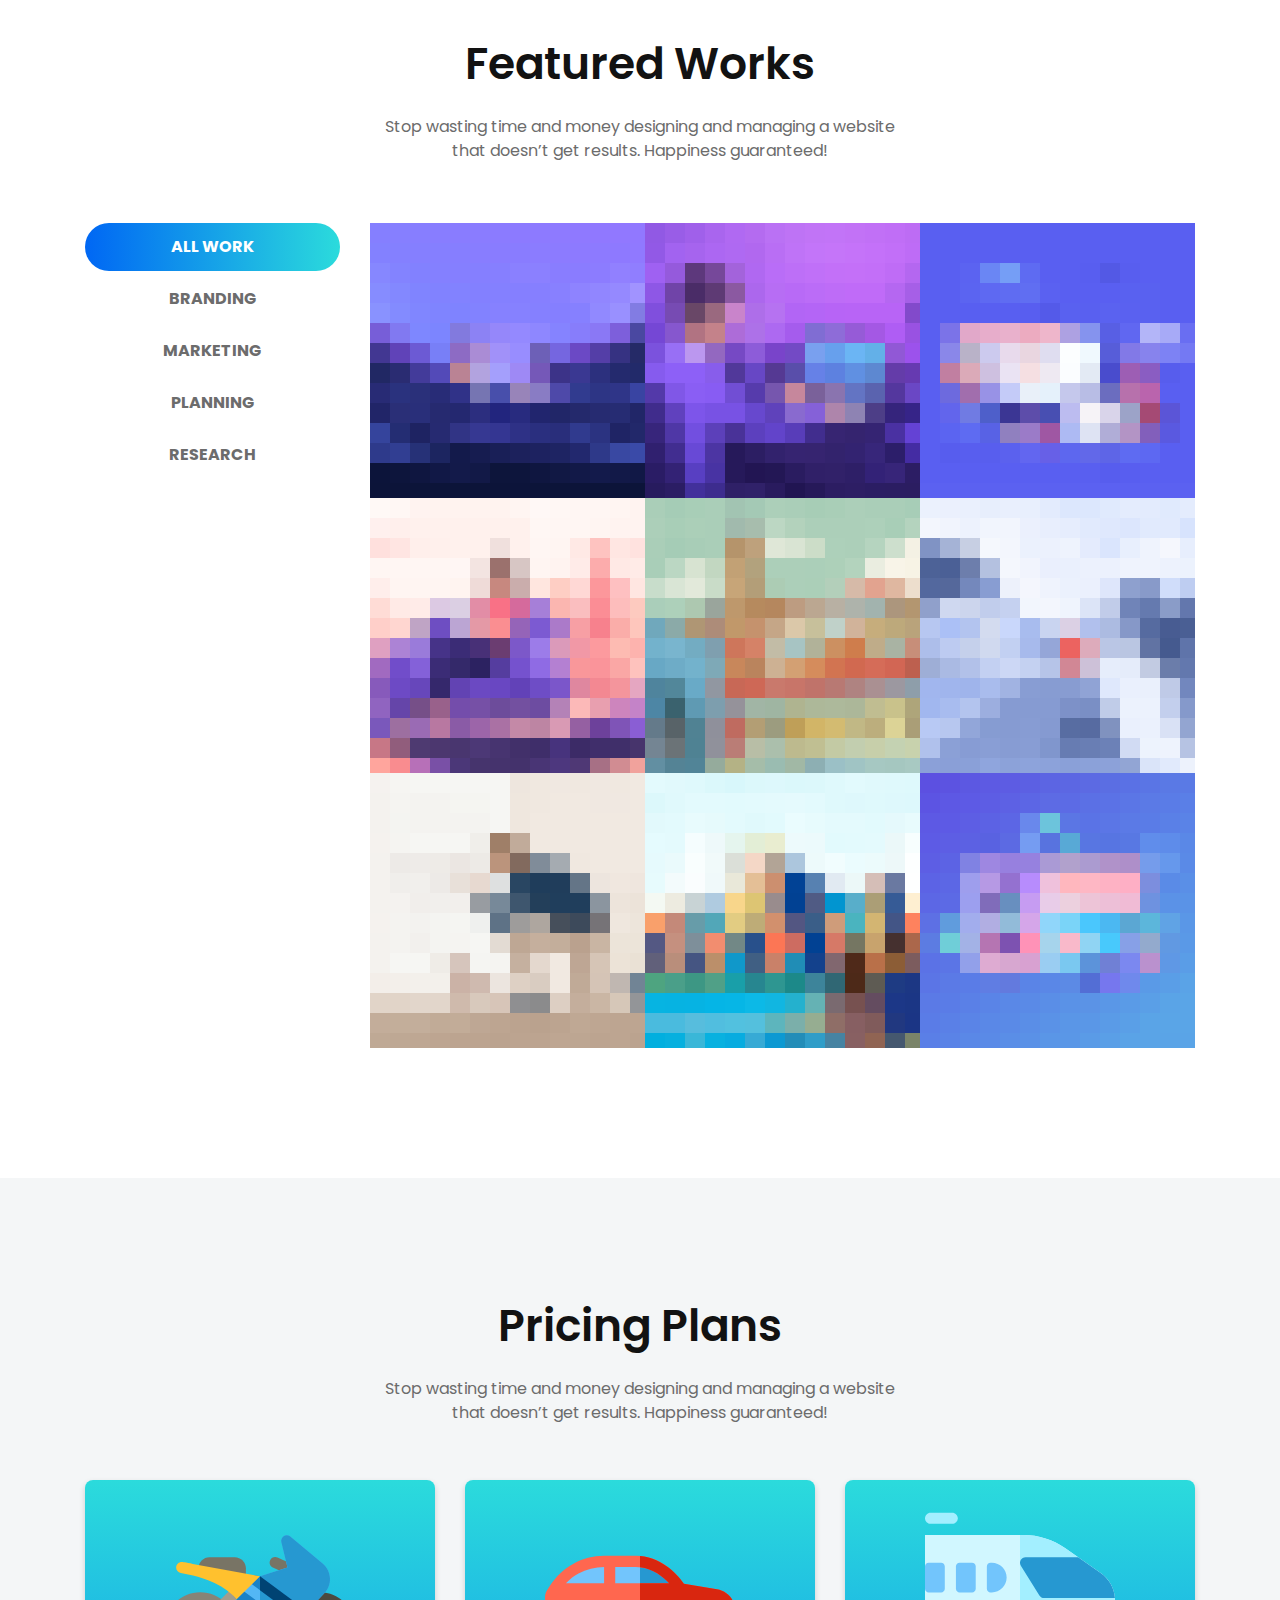
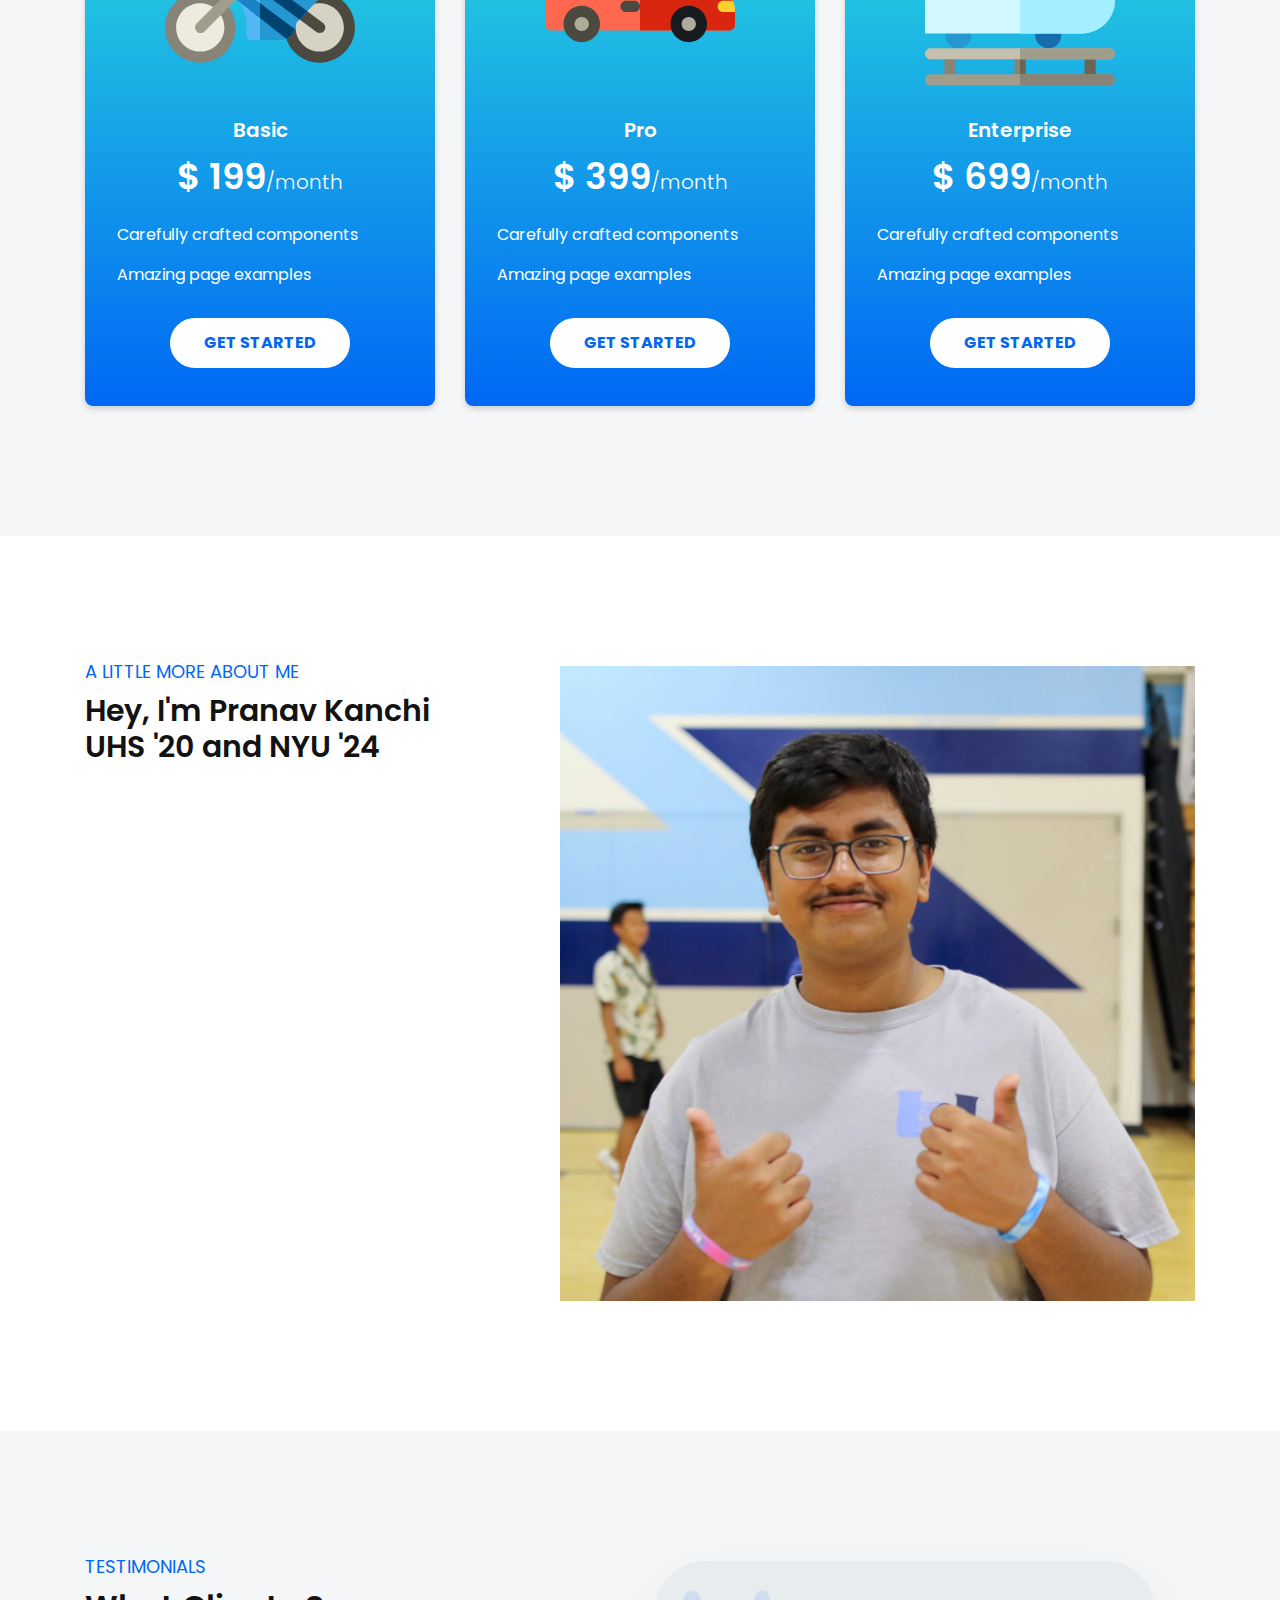
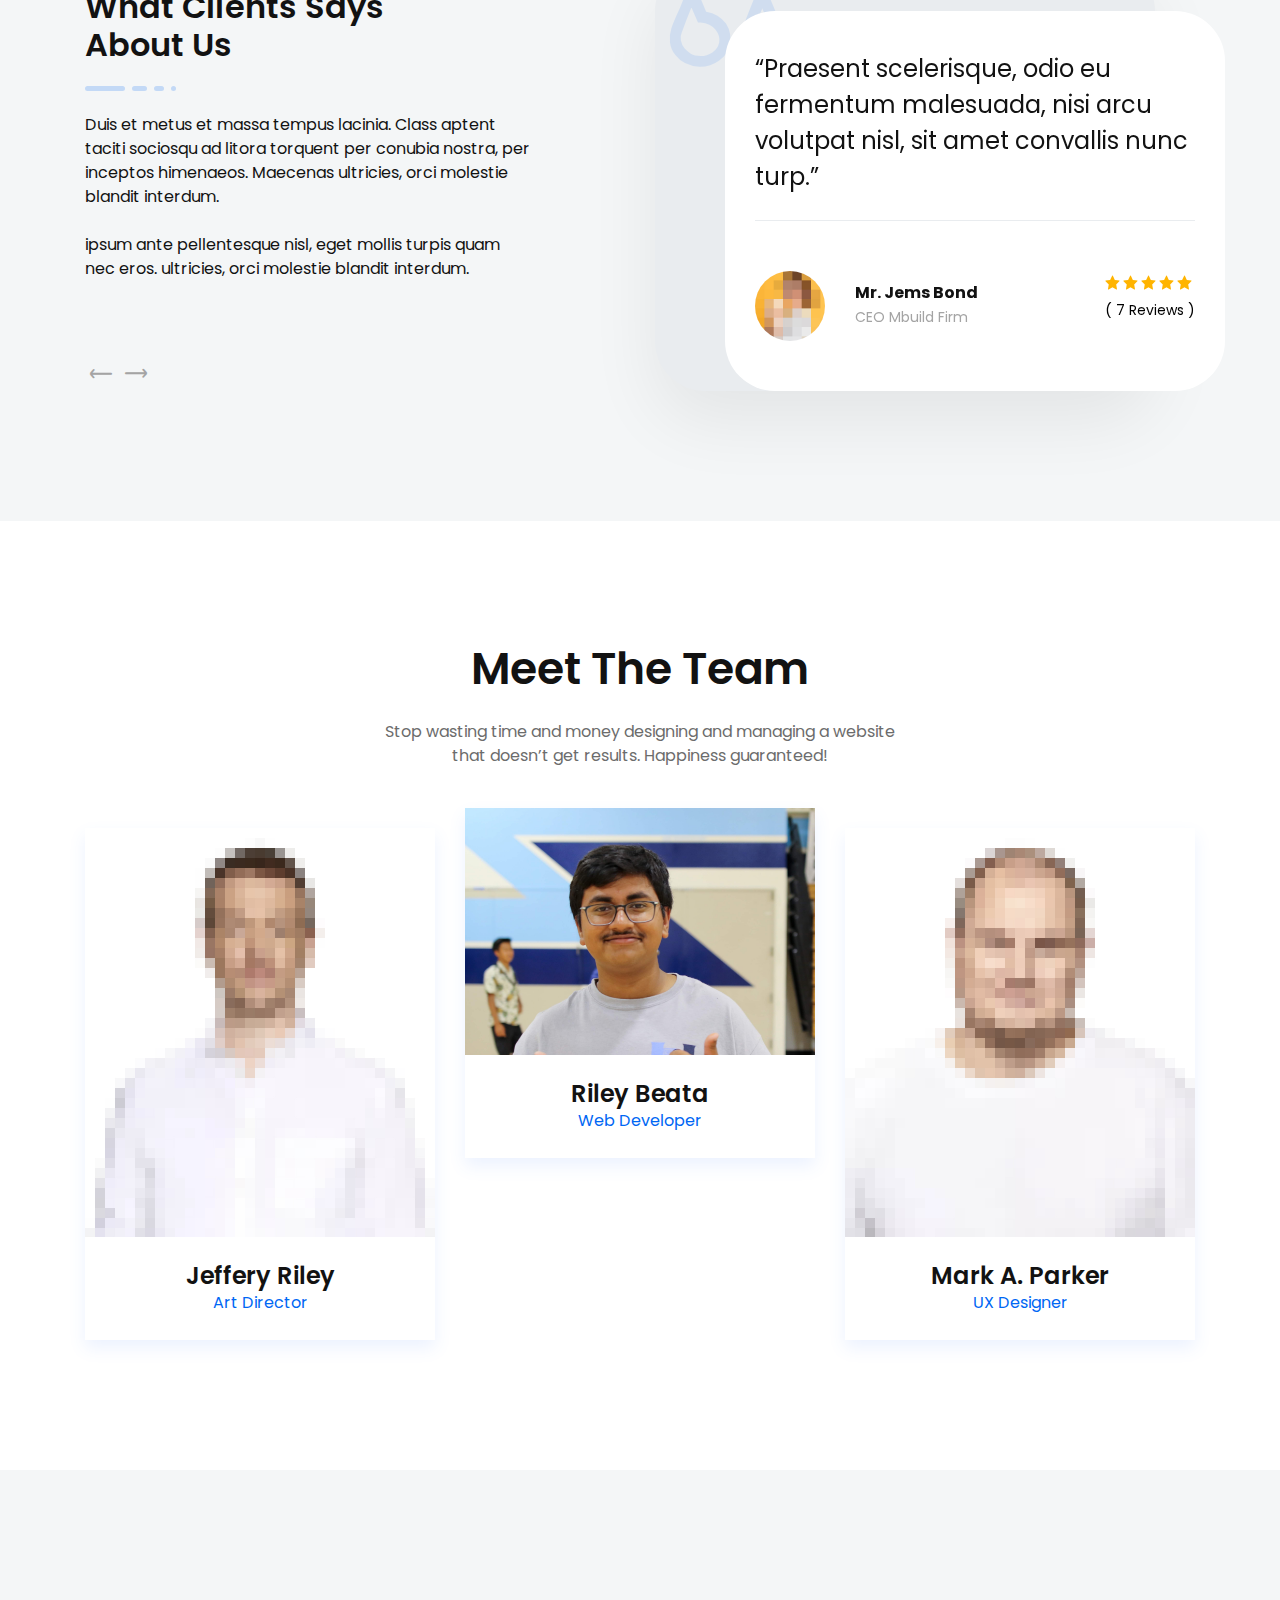
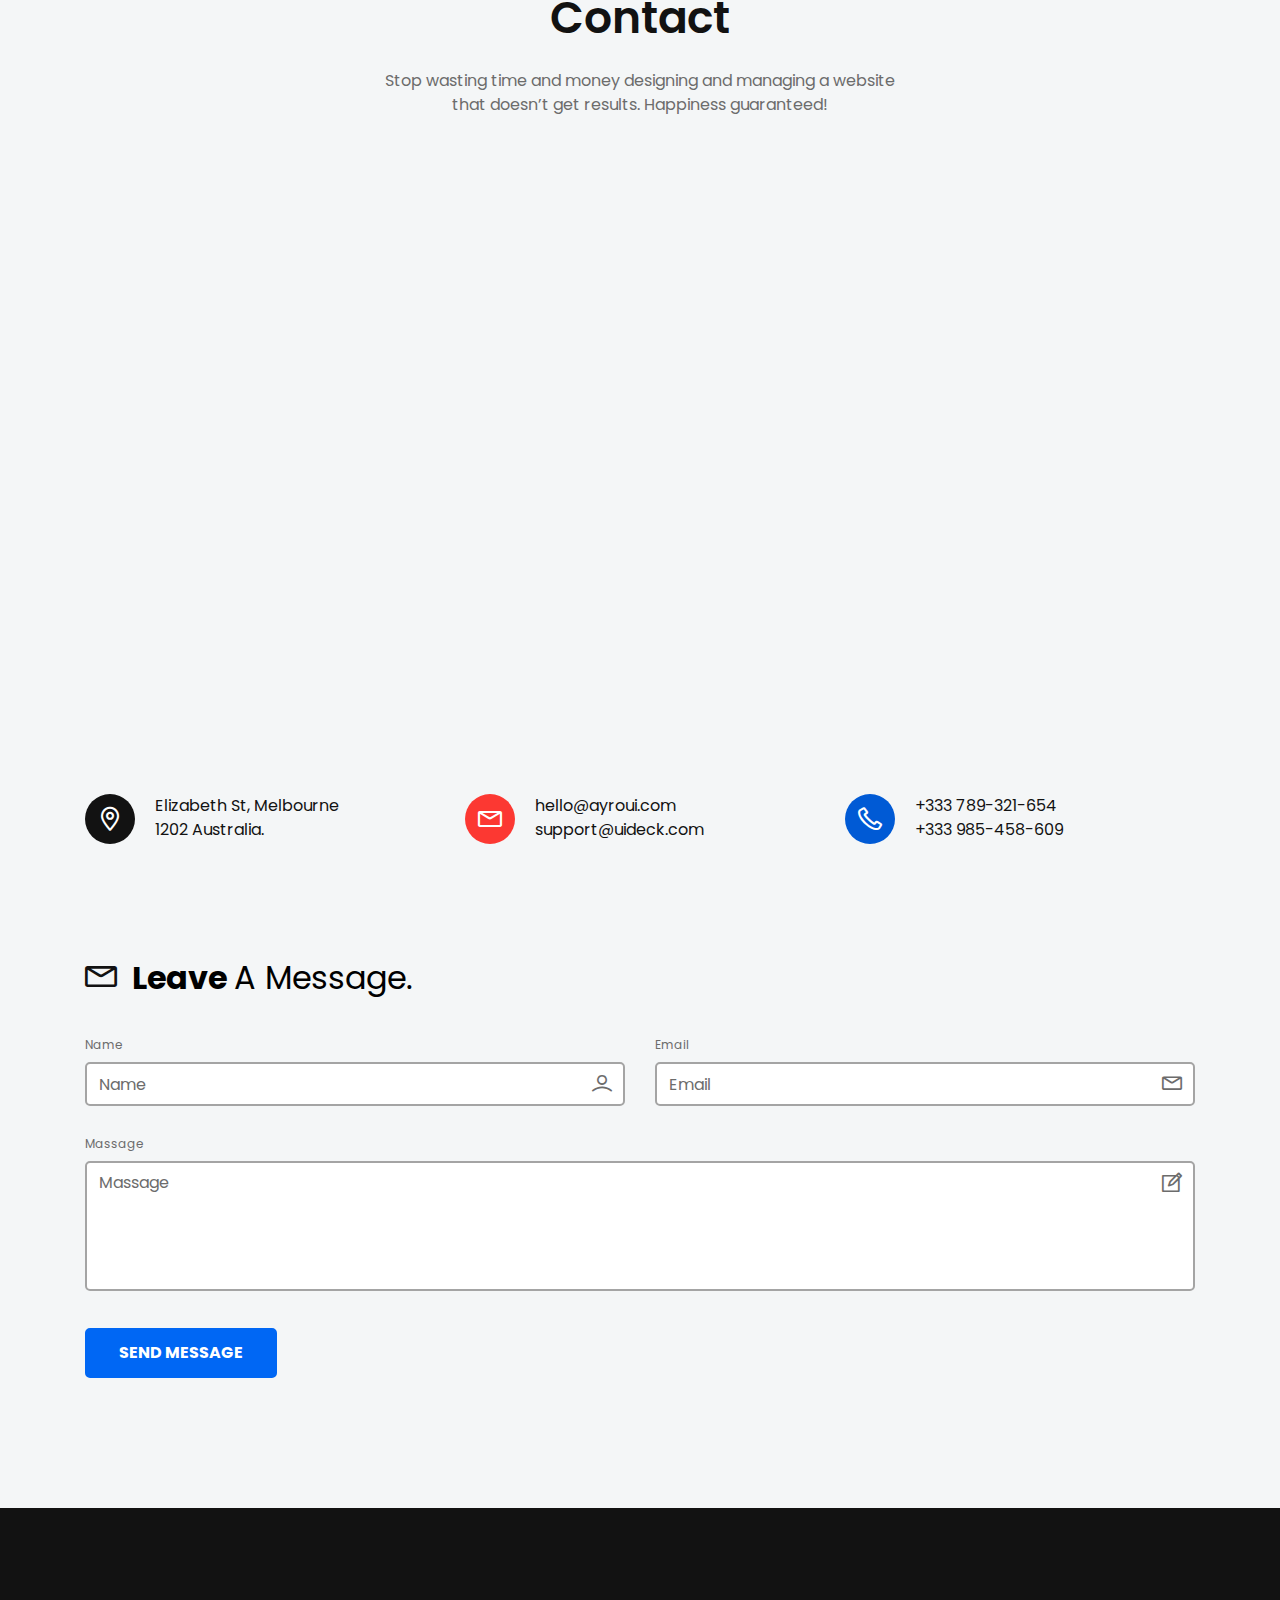
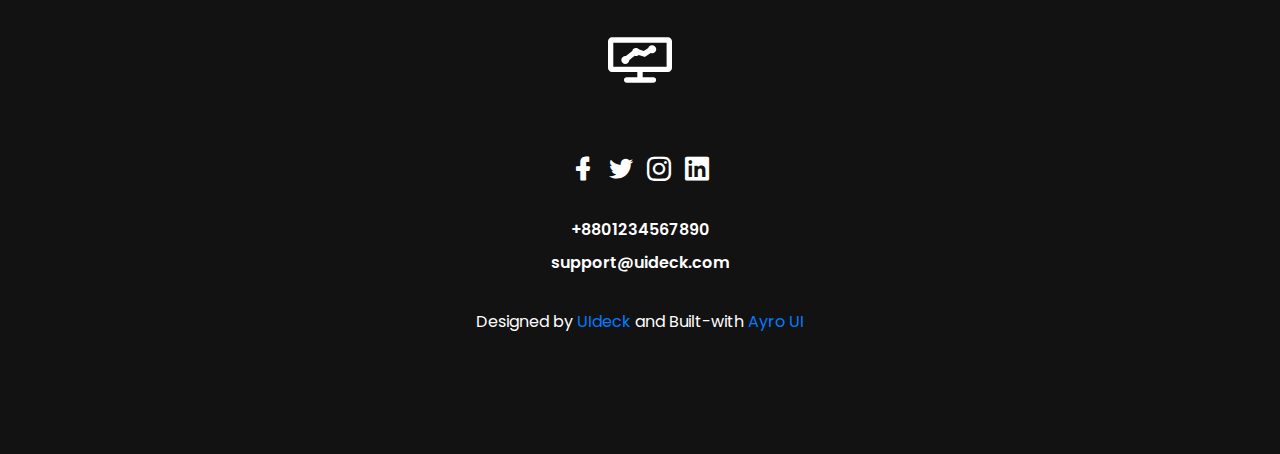
==== commit 0f3a6c8b: "Update index2.html" ====
--- a/index2.html
+++ b/index2.html
@@ -121,7 +121,7 @@
                                     <p class="text">We blend insights and strategy to create digital products for forward-thinking organisations.</p>
                                     <ul class="slider-btn rounded-buttons">
                                         <li><a class="main-btn rounded-one" href="#">GET STARTED</a></li>
-                                        <li><a class="main-btn rounded-two" href="#">DOWNLOAD</a></li>
+                                        <li><a class="main-btn rounded-two" href="#">Resume</a></li>
                                     </ul>
                                 </div>
                             </div>
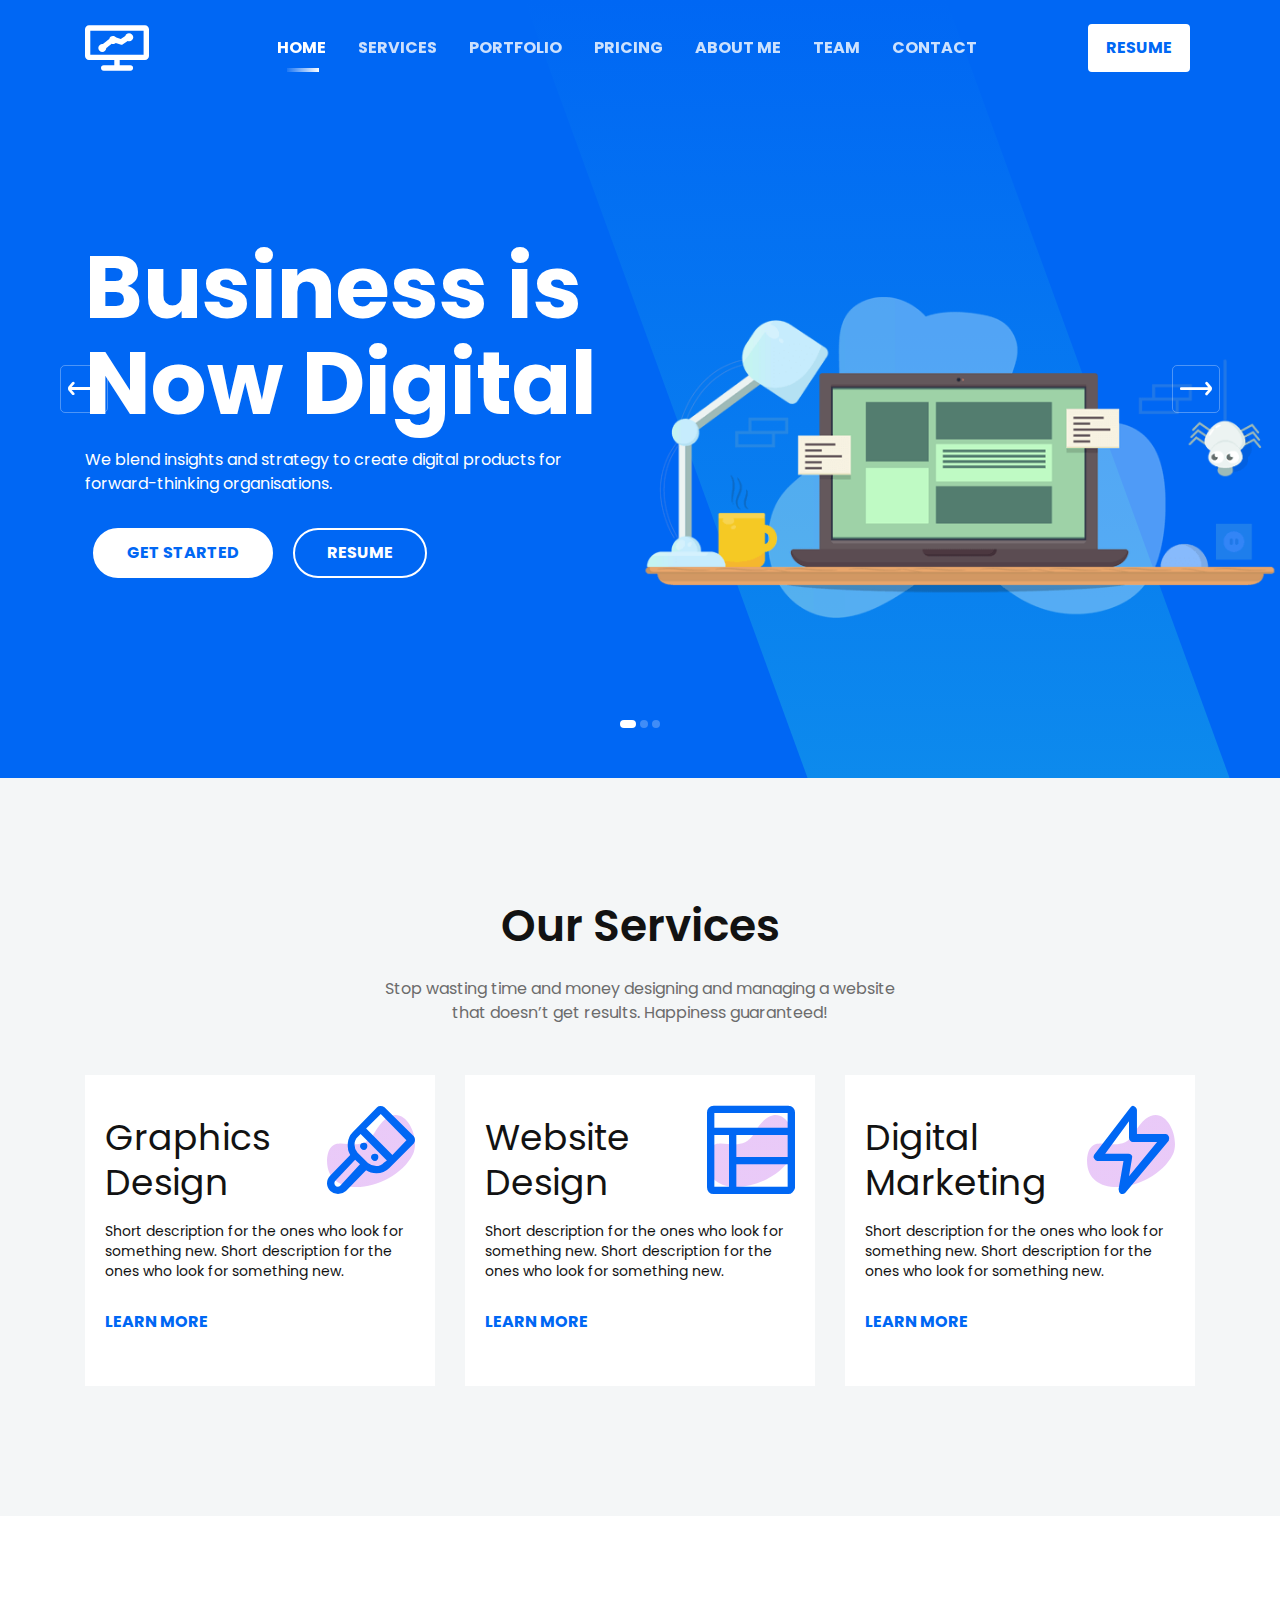
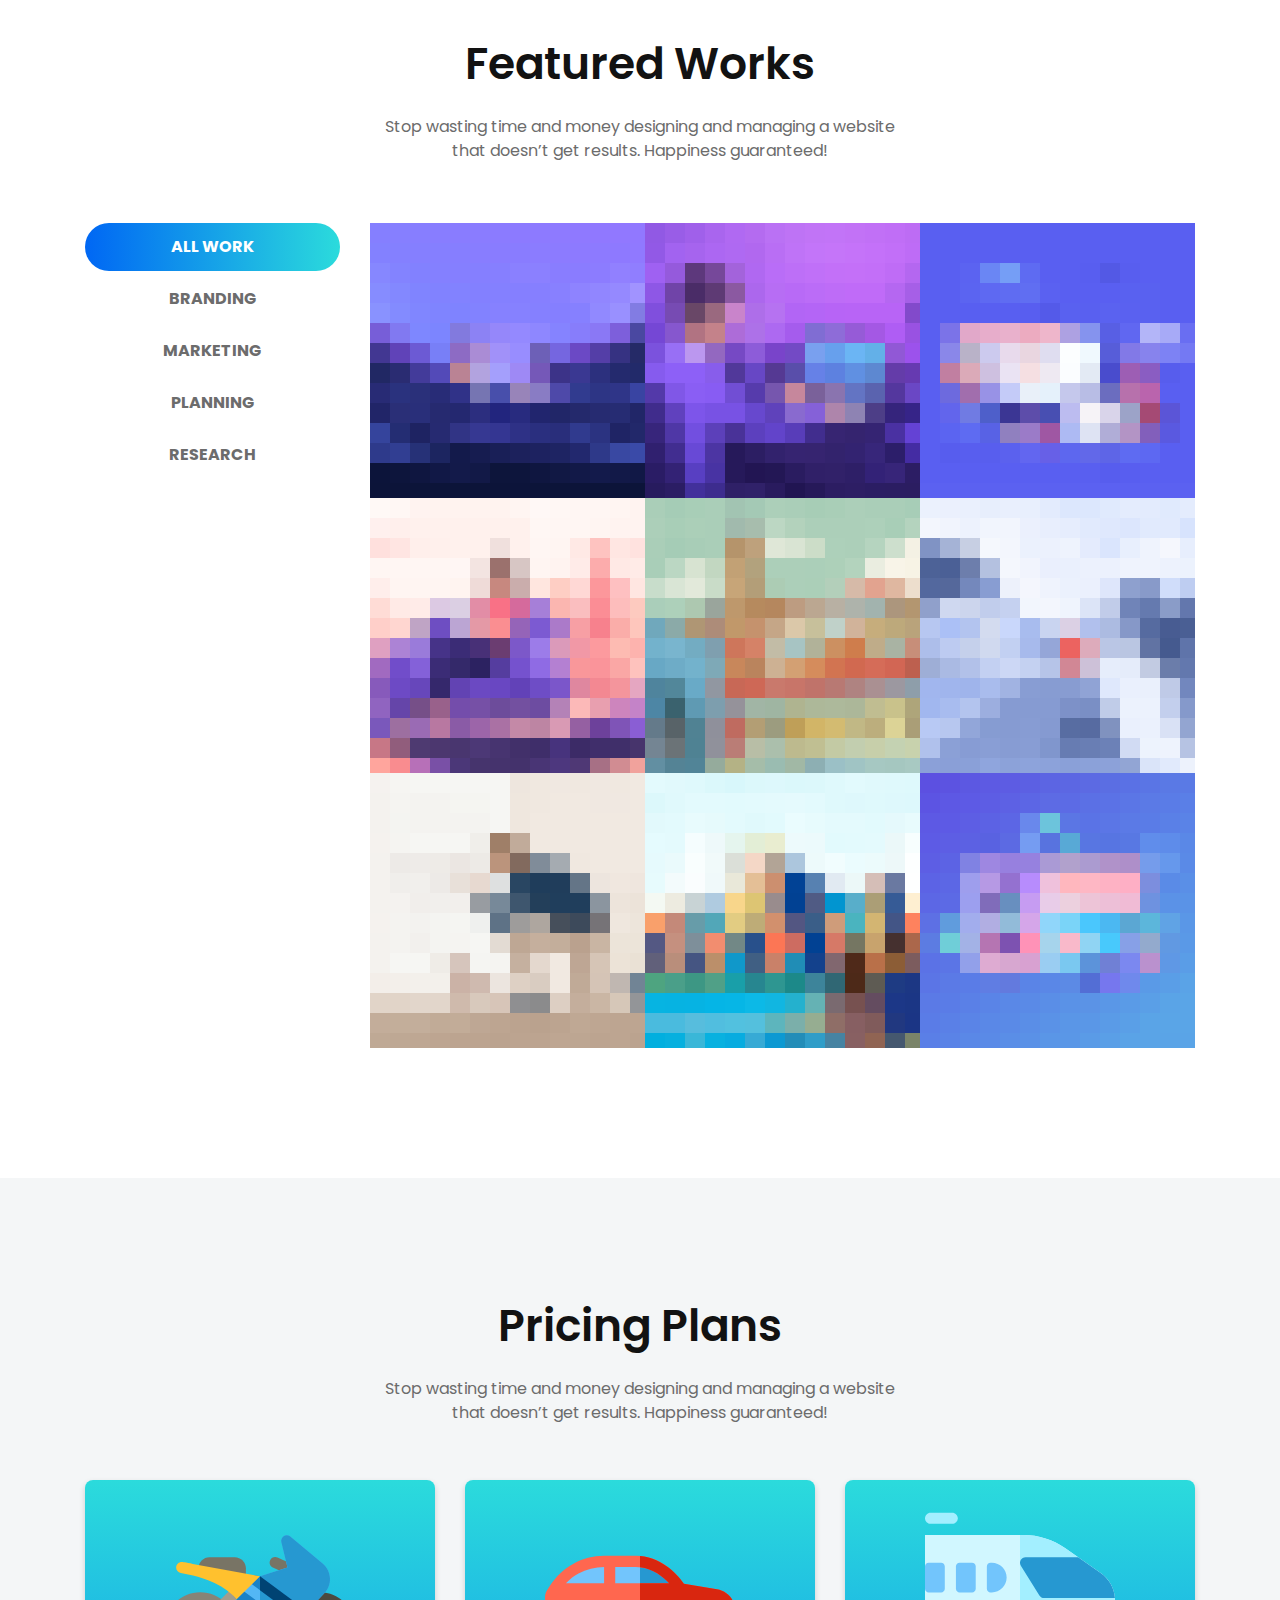
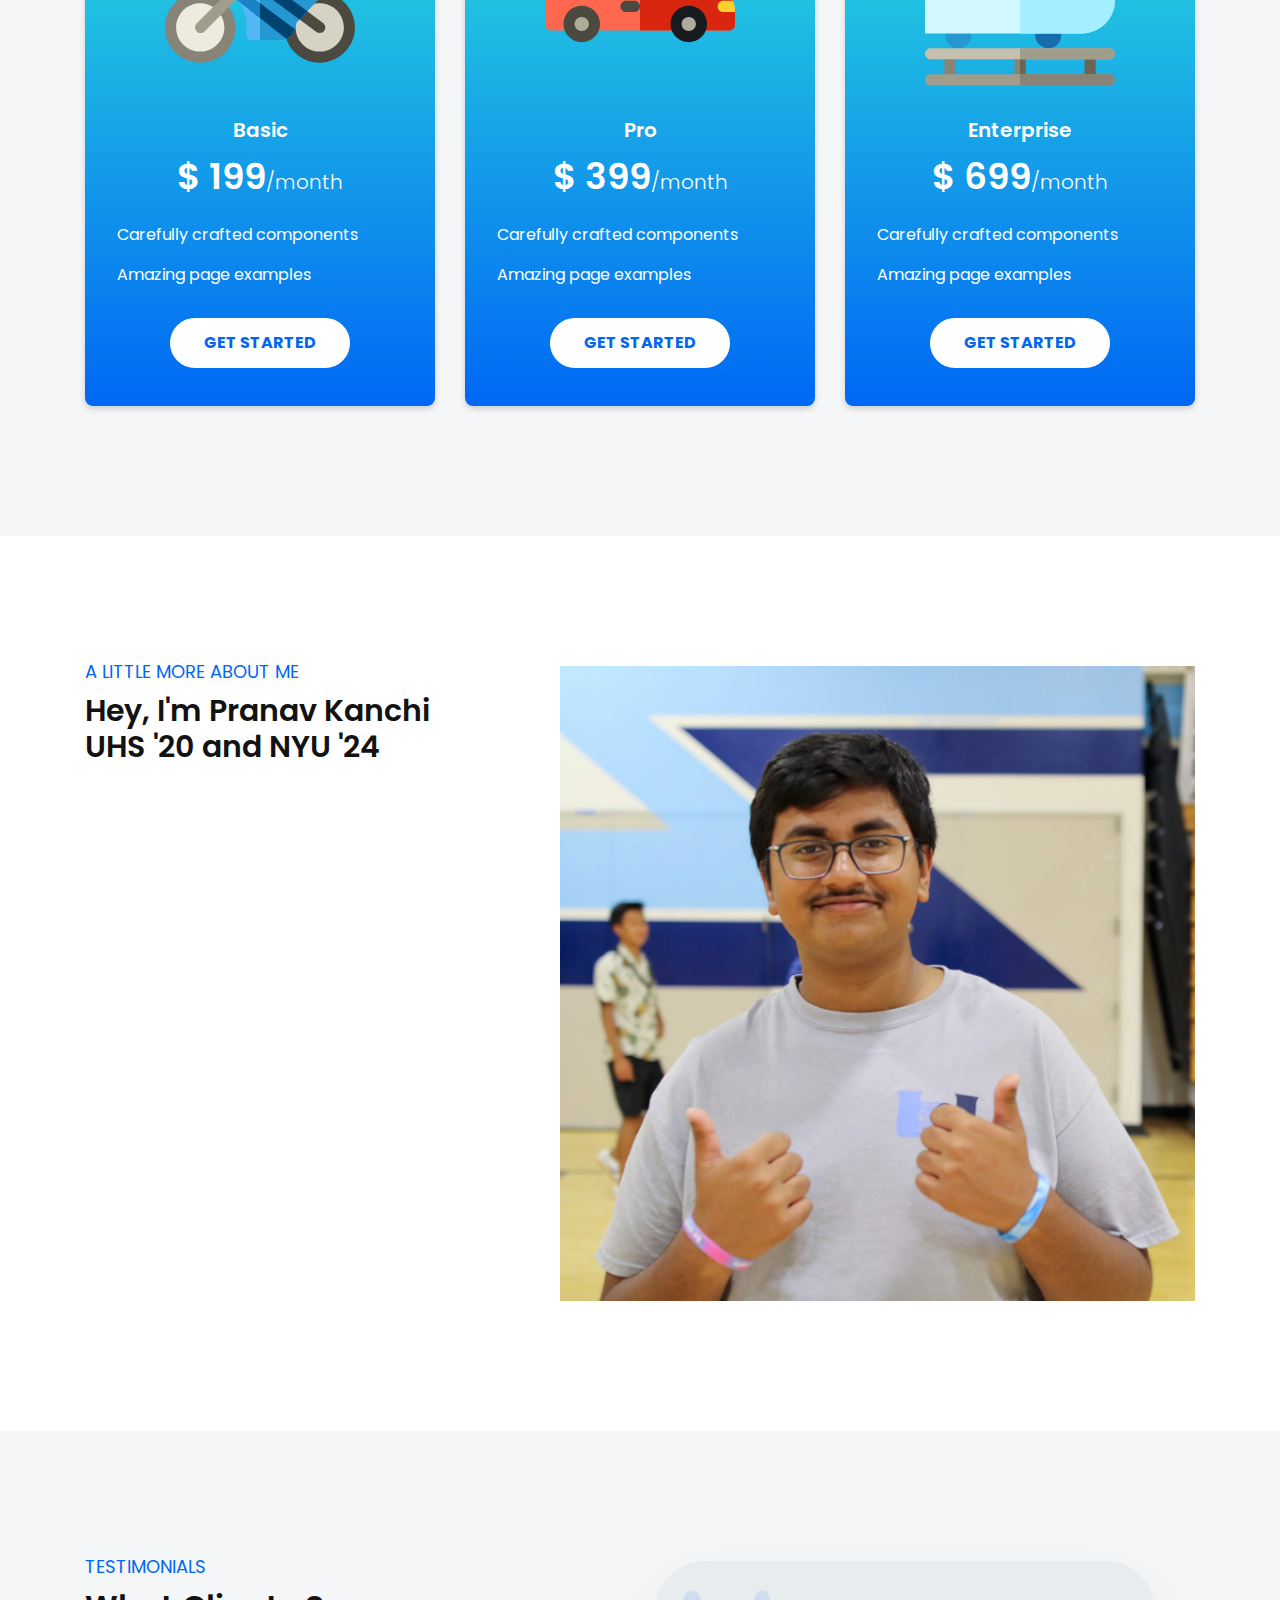
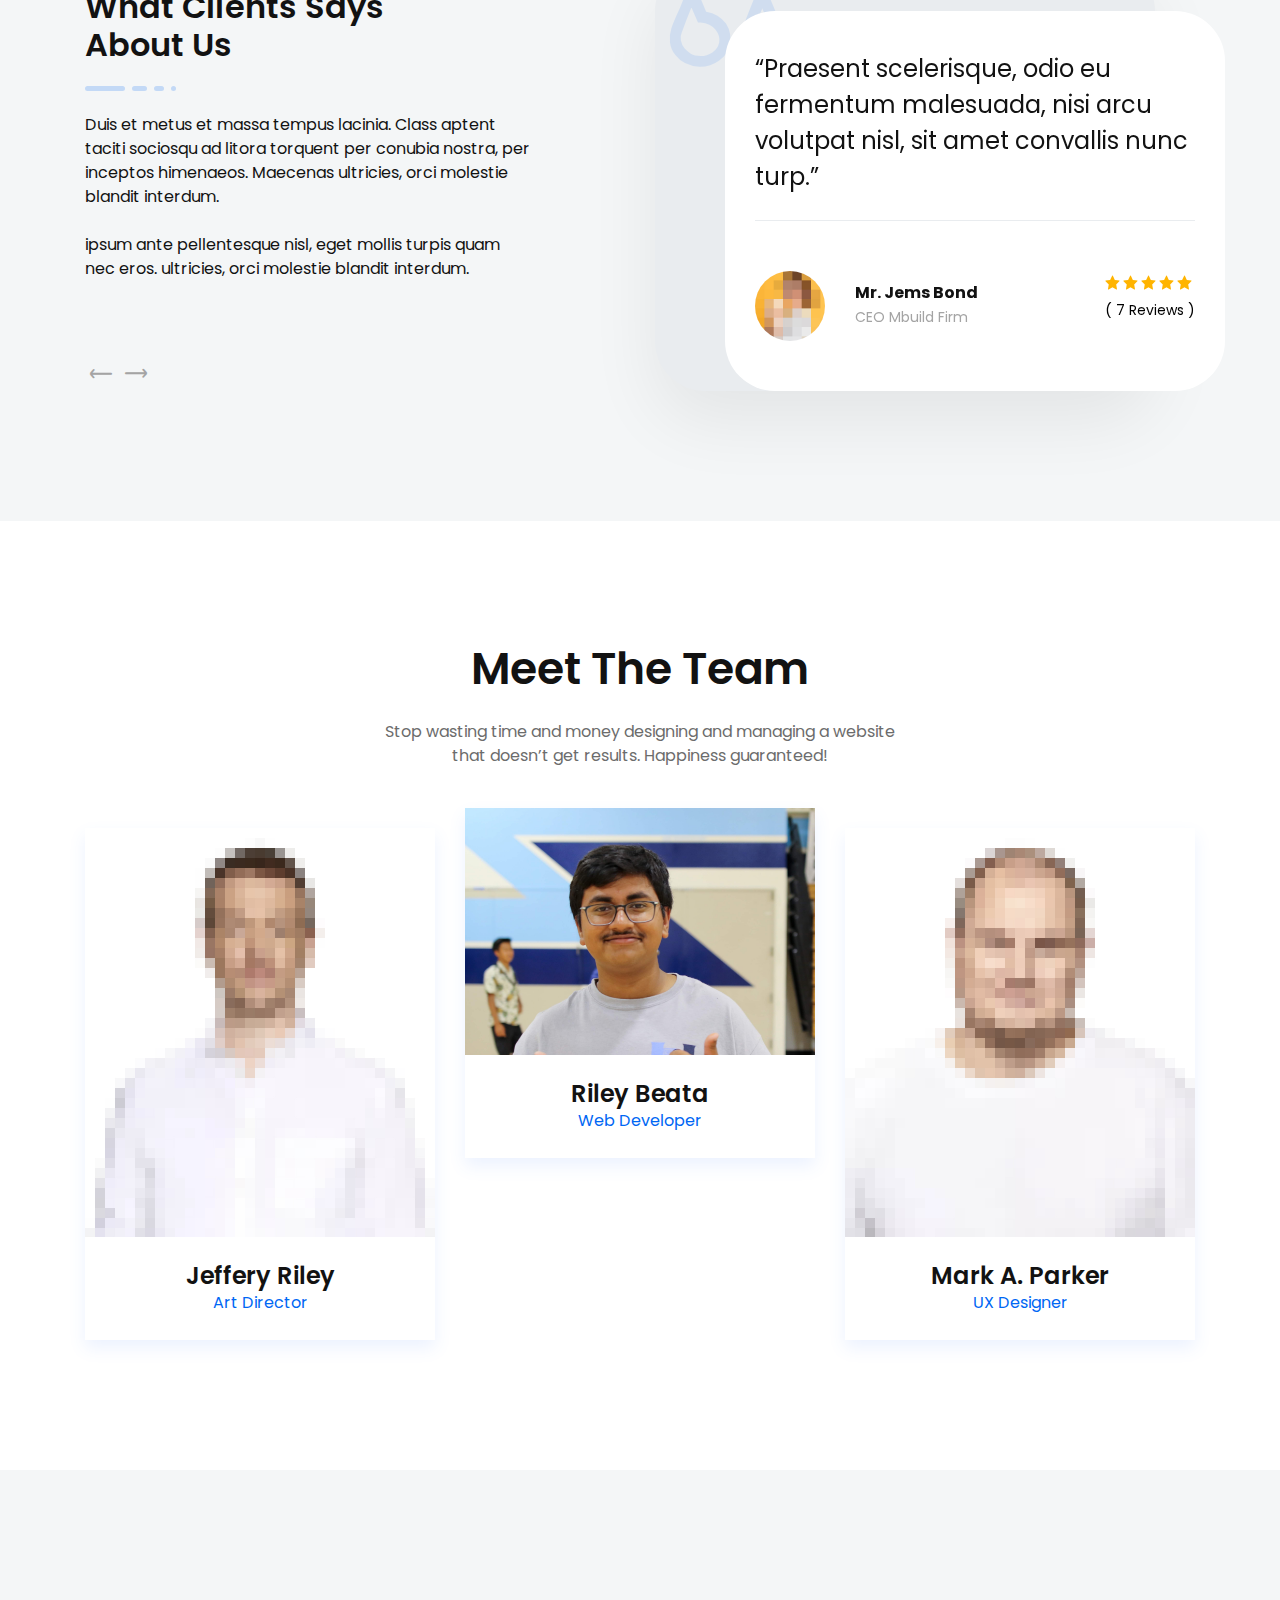
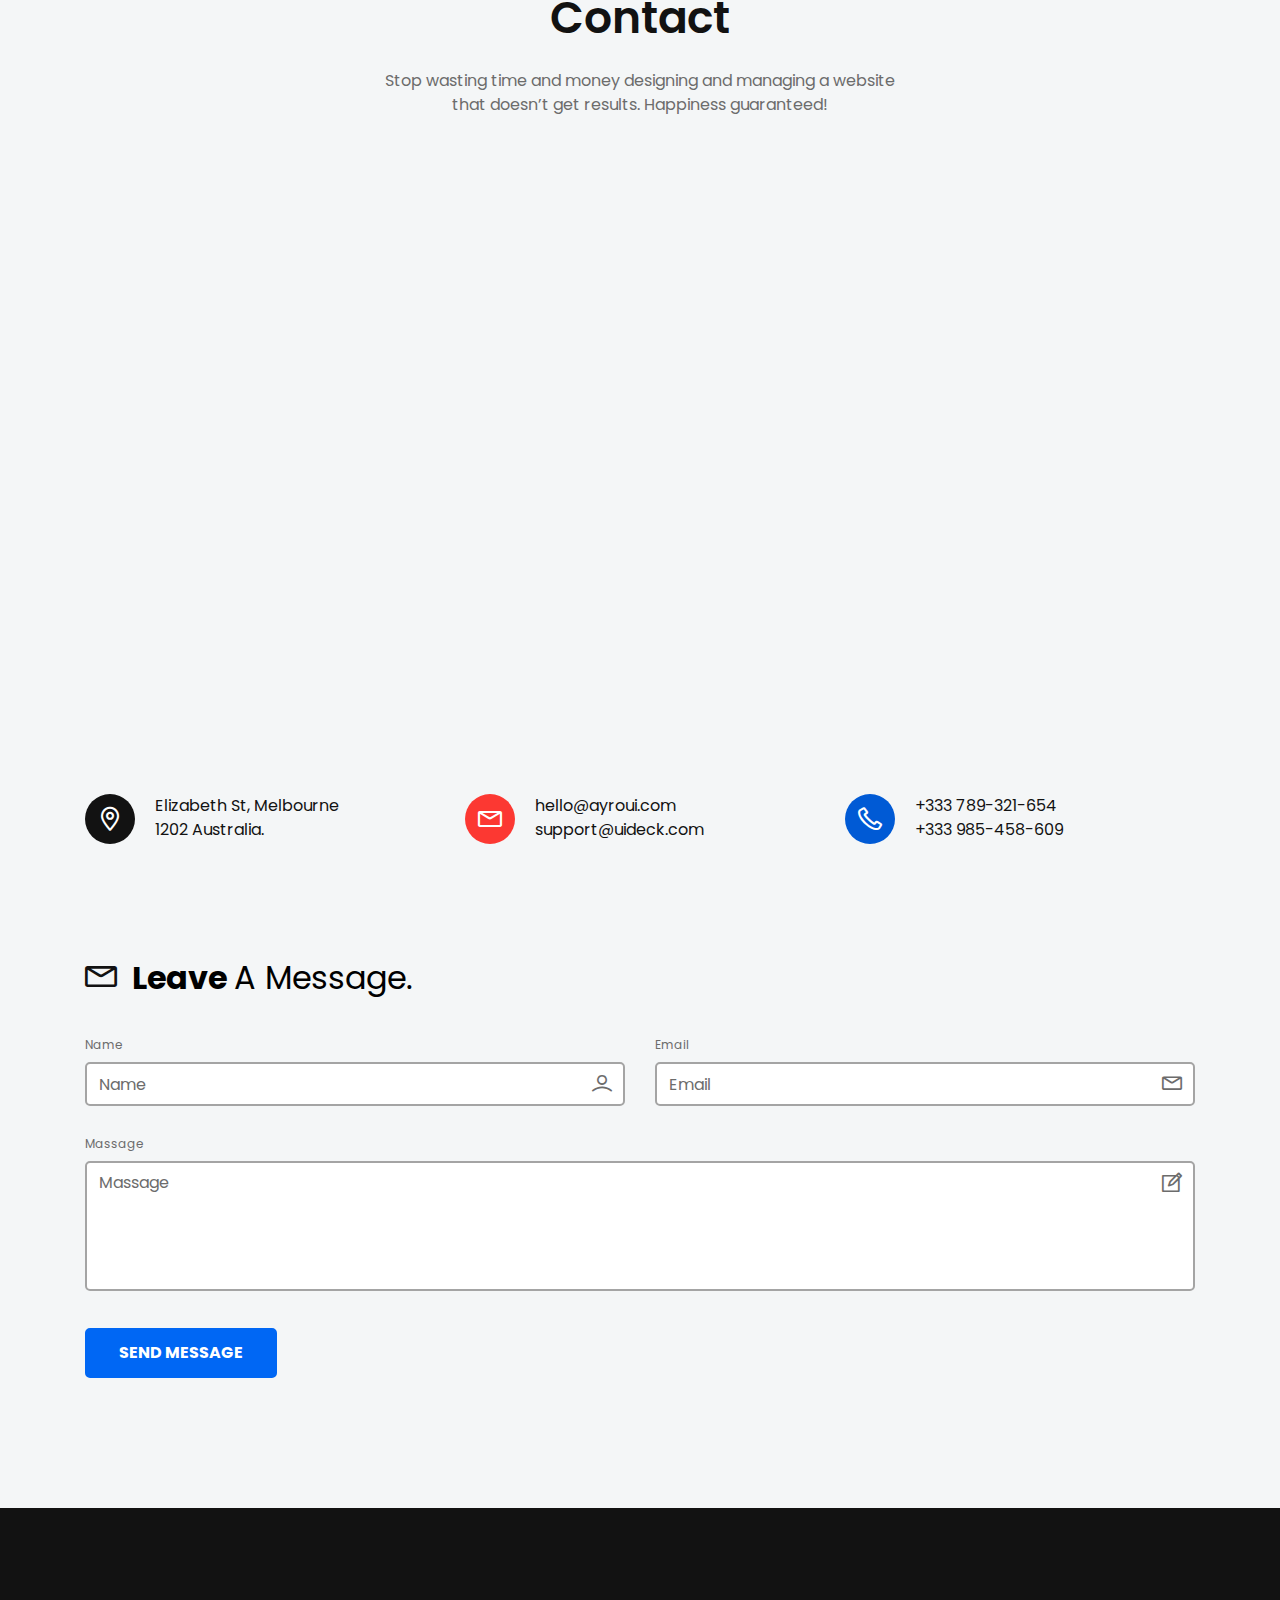
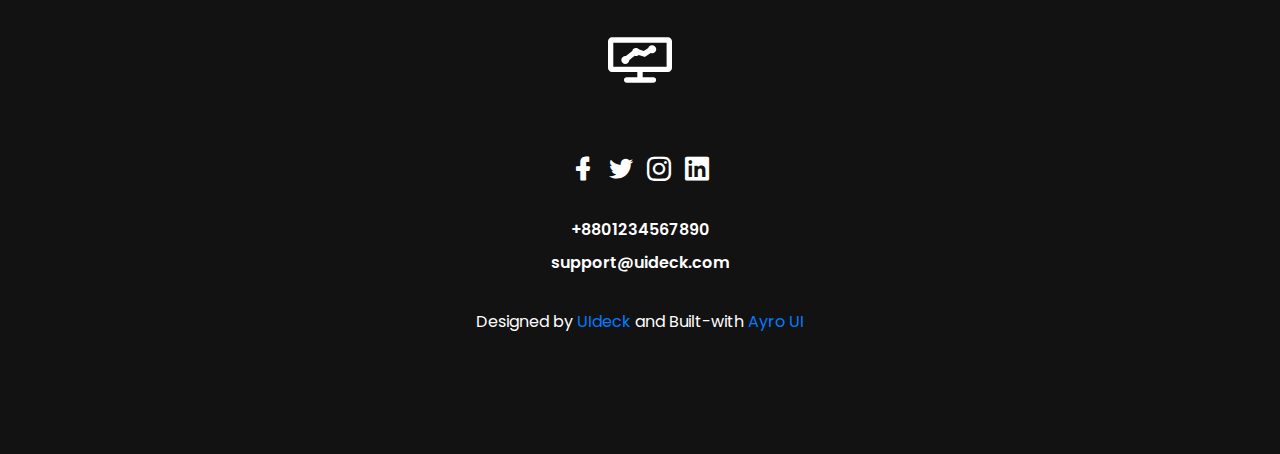
==== commit 2fdfcba5: "Resume" ====
--- a/index2.html
+++ b/index2.html
@@ -90,7 +90,7 @@
                         </div>
                         <div class="navbar-btn d-none d-sm-inline-block">
                             <ul>
-                                <li><a class="solid" href="#">Resume</a></li>
+                                <li><a class="solid" href="assets/KANCHI_PRANAV_RESUME.pdf">Resume</a></li>
                             </ul>
                         </div>
                     </nav> <!-- navbar -->
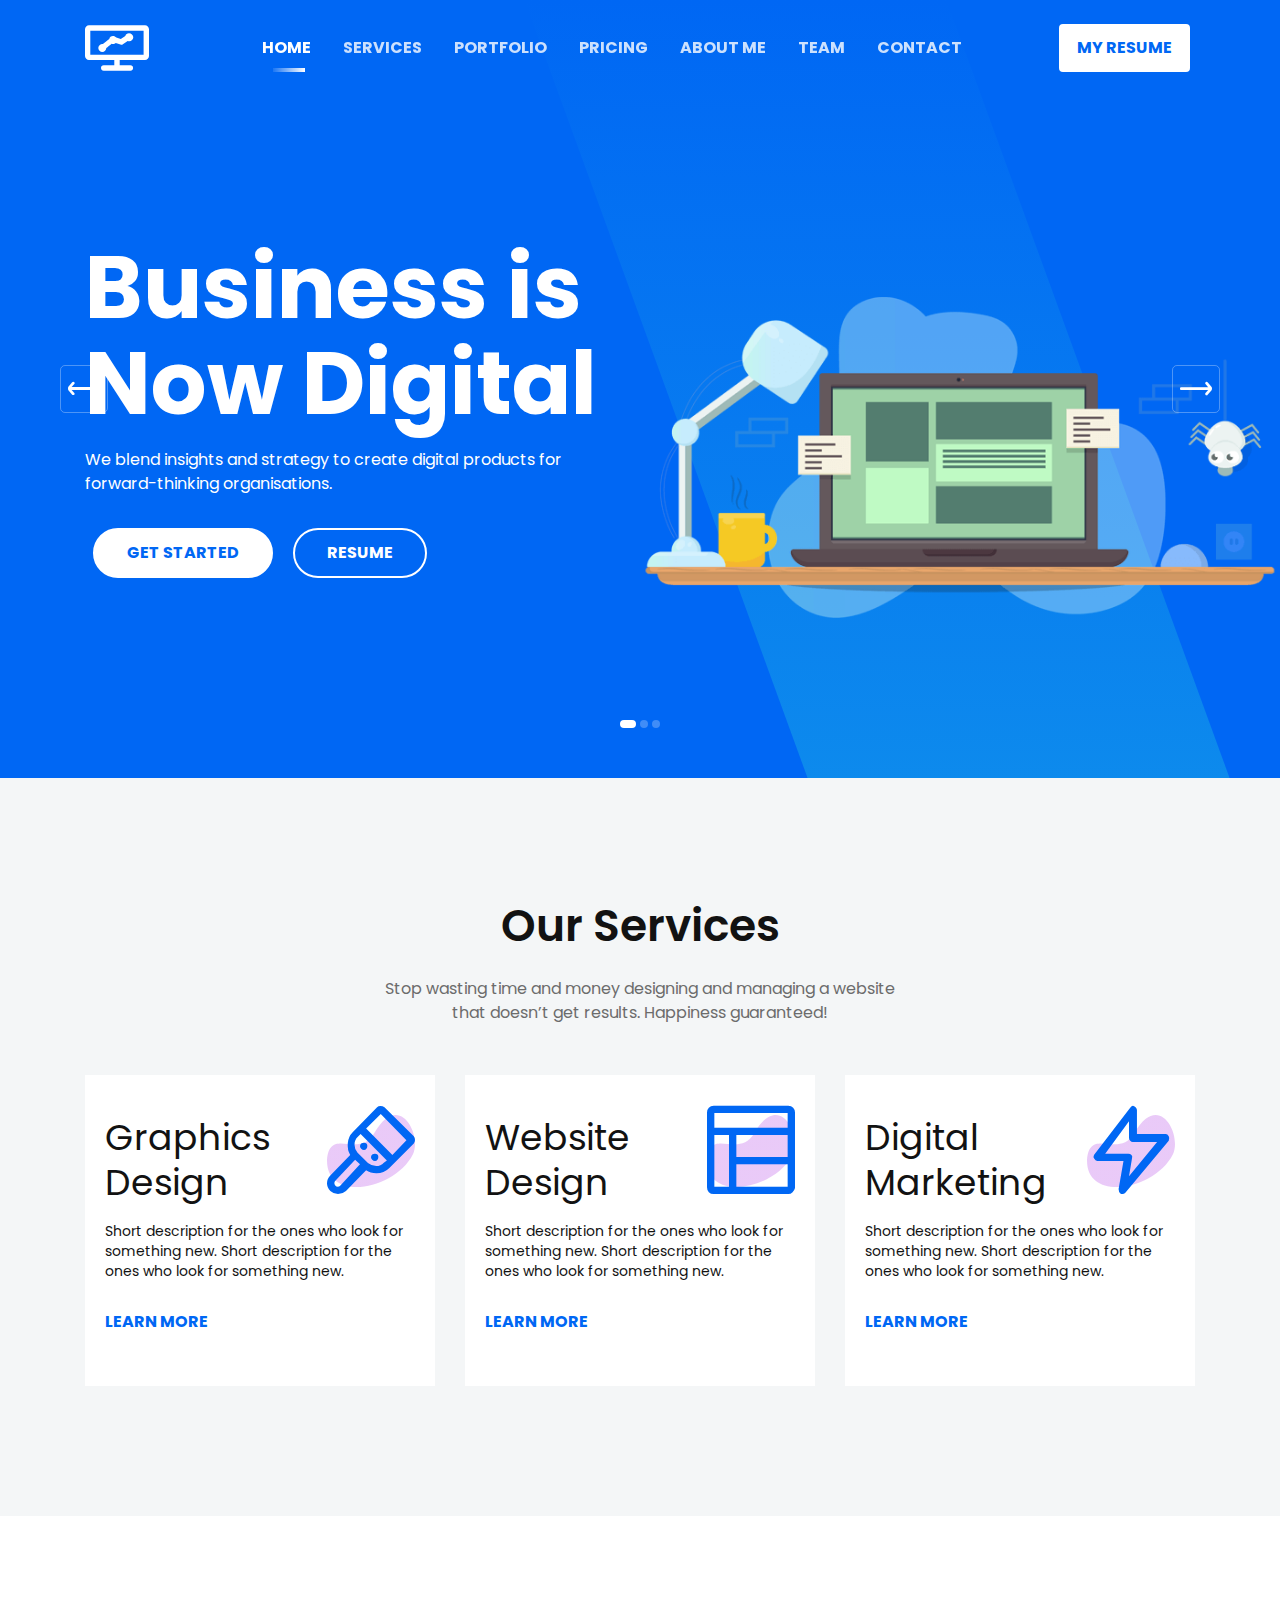
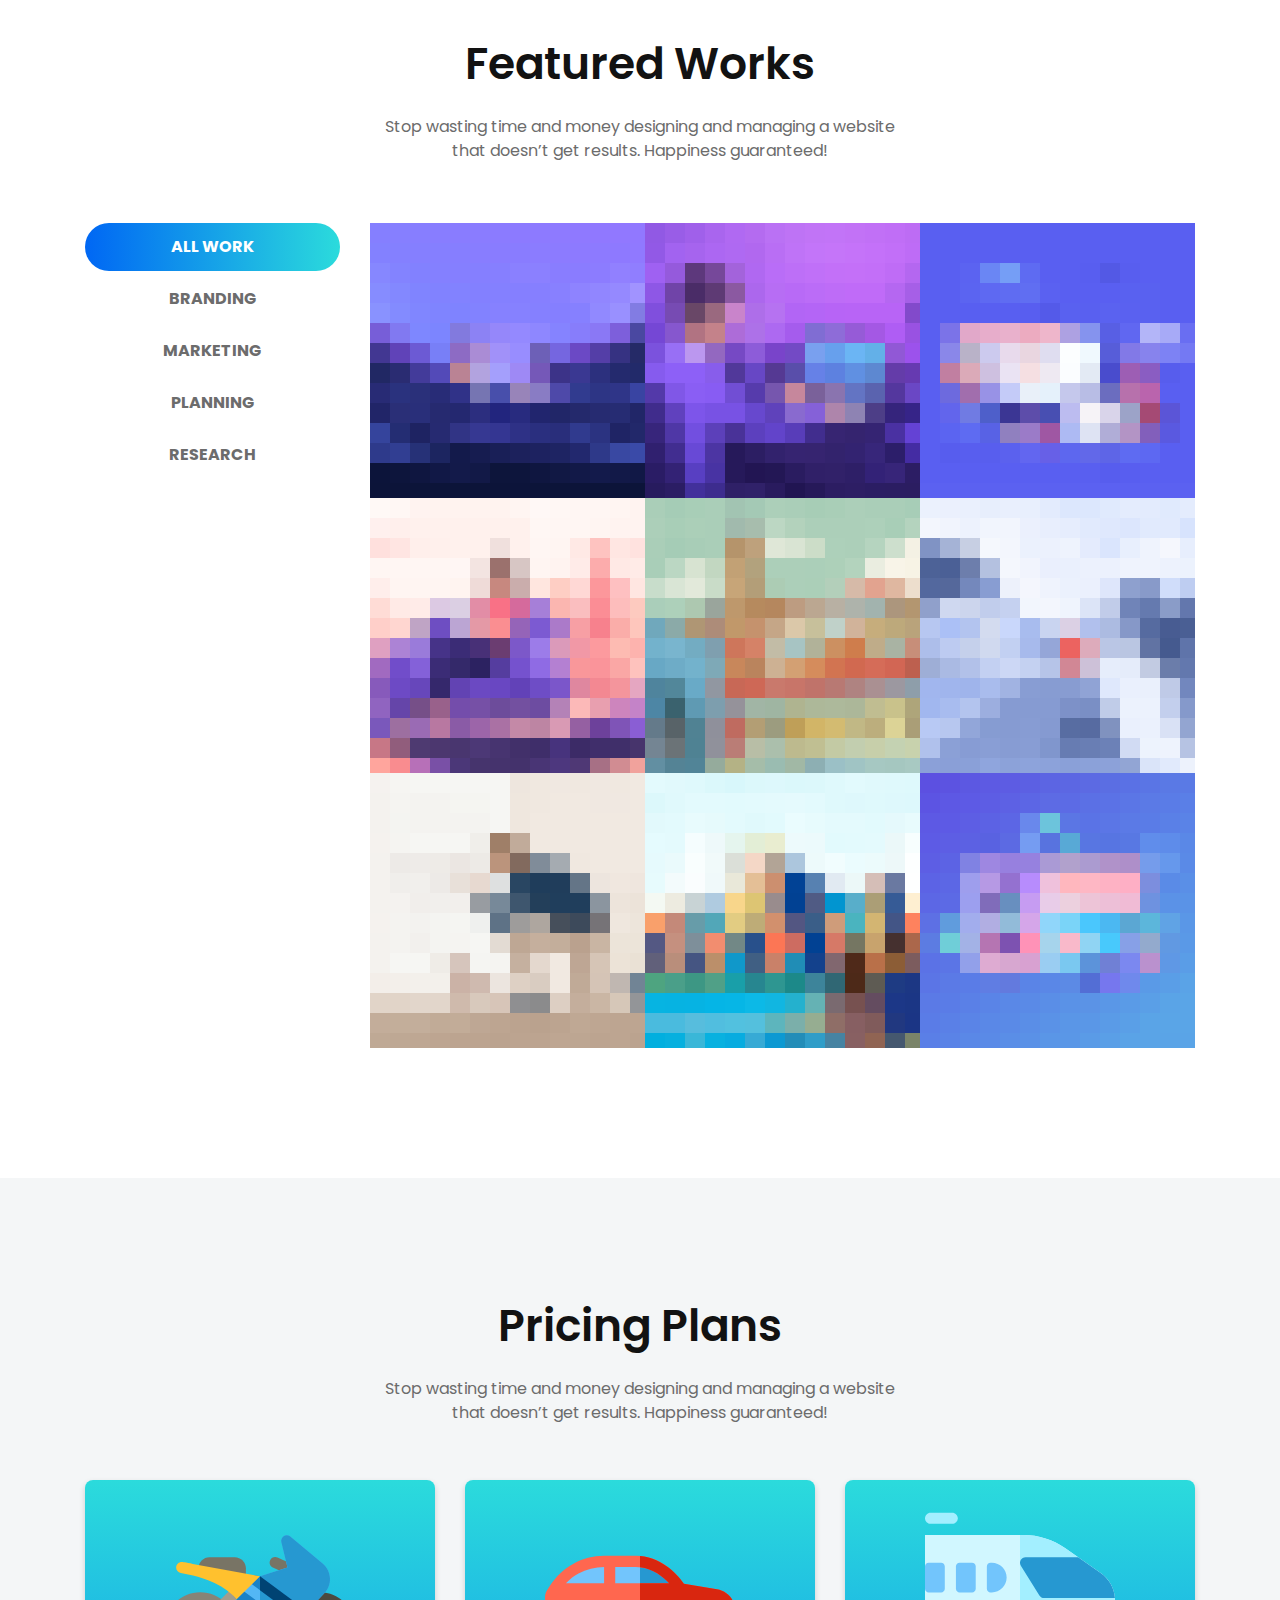
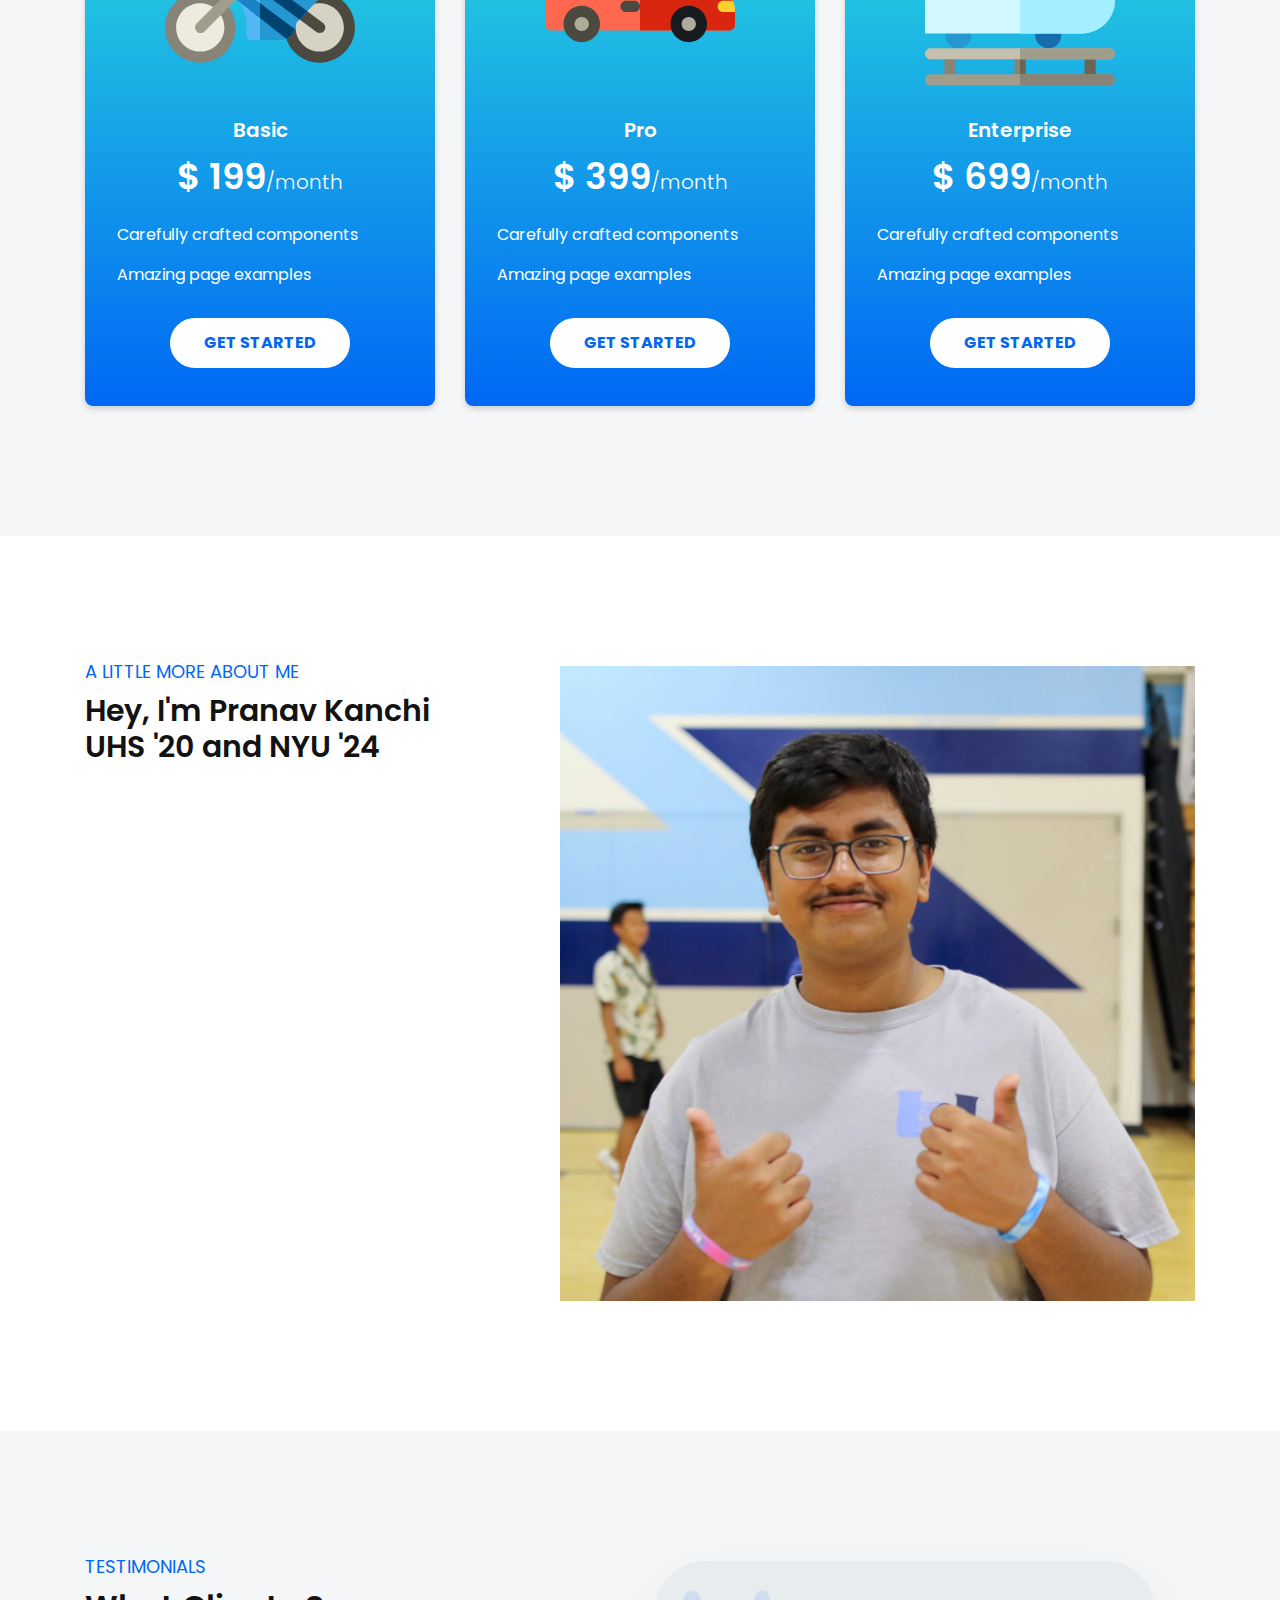
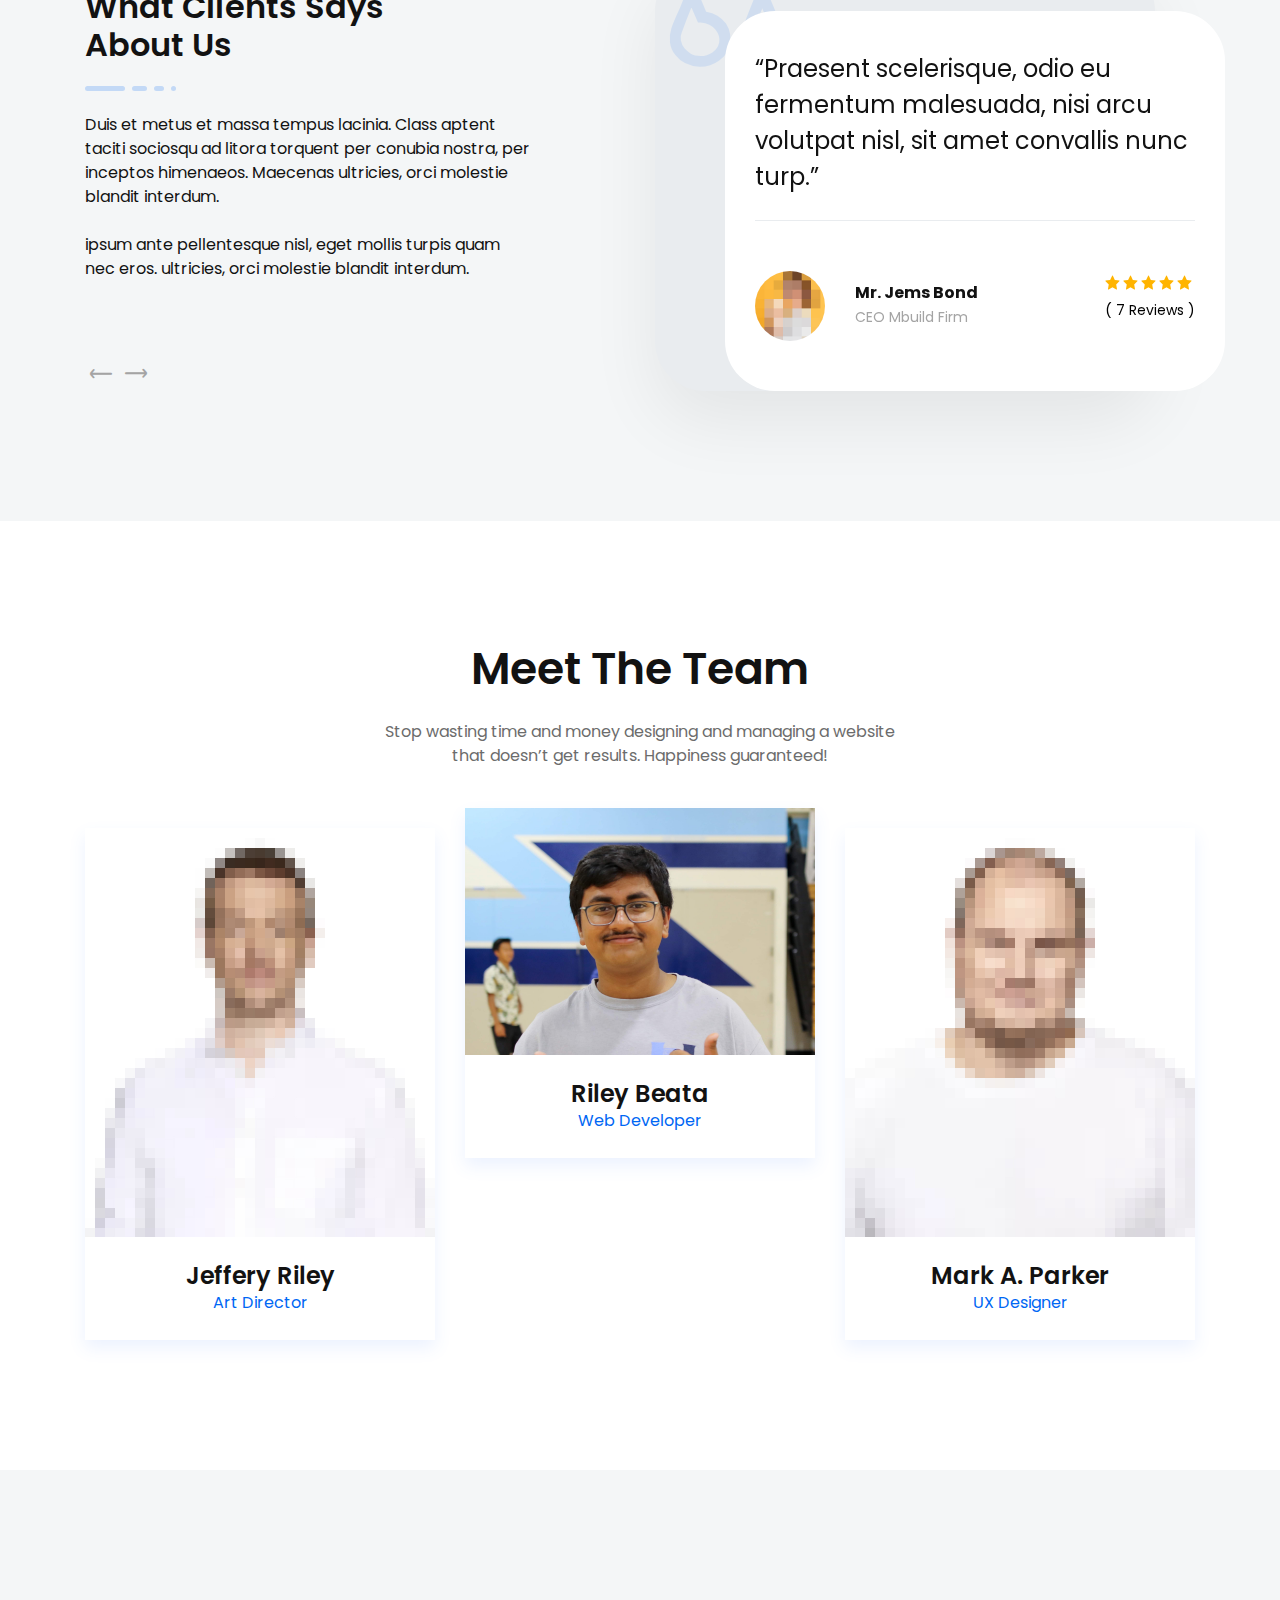
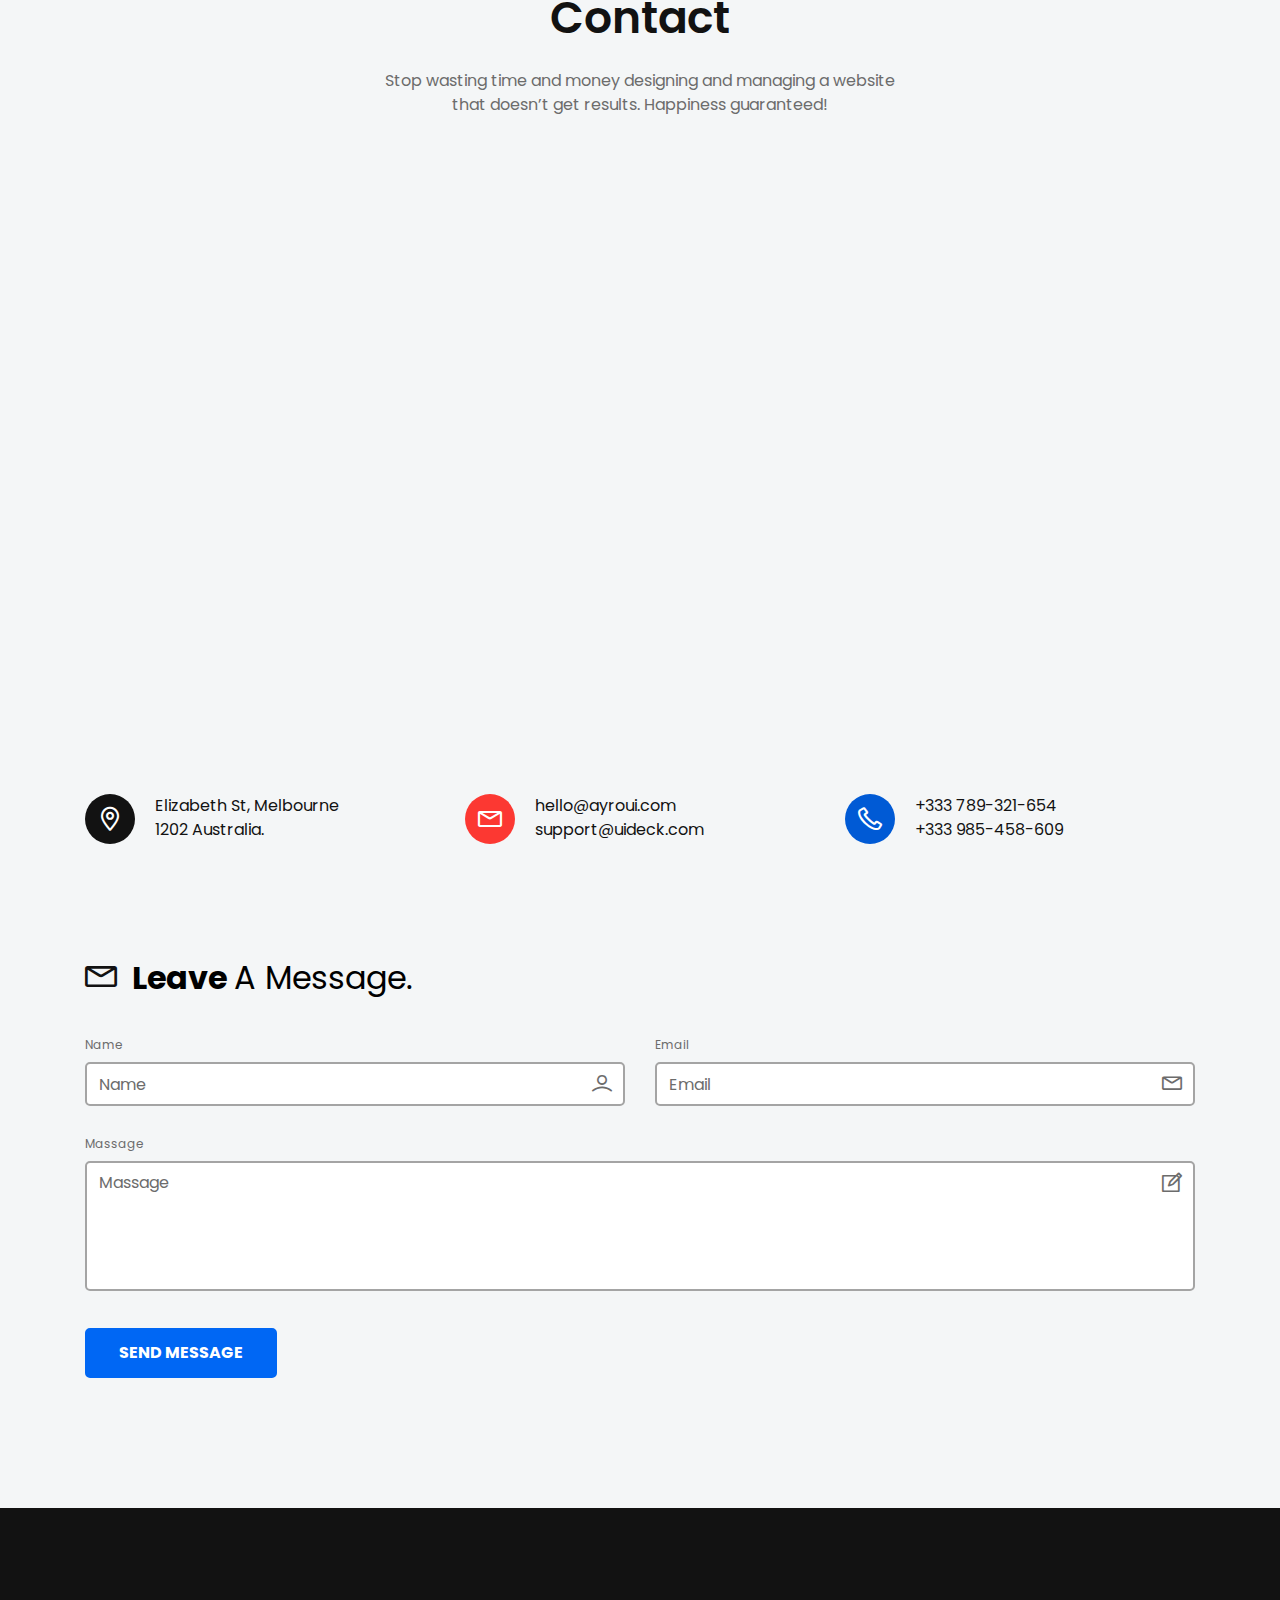
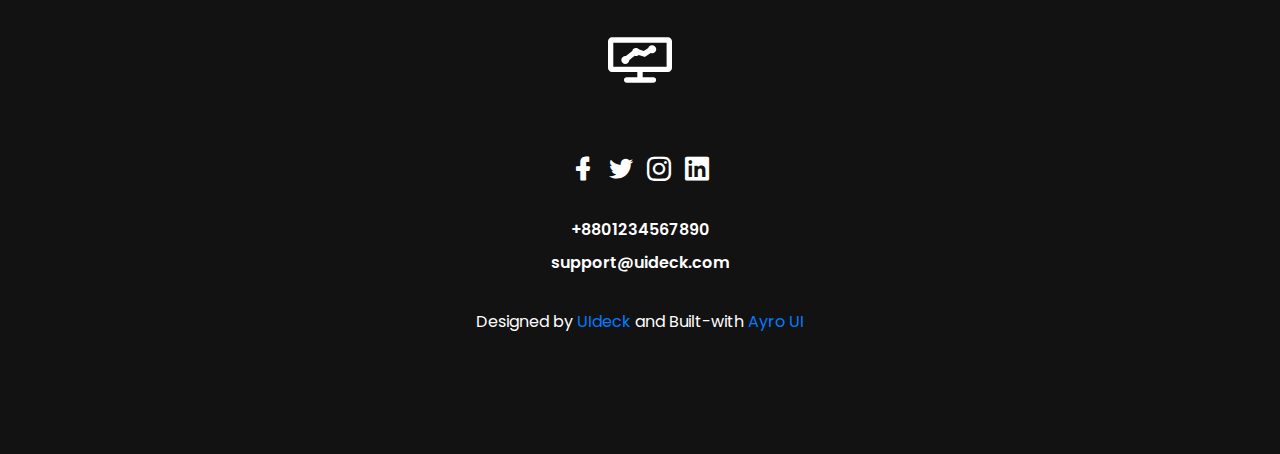
==== commit dae1702b: "Update index2.html" ====
--- a/index2.html
+++ b/index2.html
@@ -90,7 +90,7 @@
                         </div>
                         <div class="navbar-btn d-none d-sm-inline-block">
                             <ul>
-                                <li><a class="solid" href="assets/KANCHI_PRANAV_RESUME.pdf">Resume</a></li>
+                                <li><a class="solid" href="assets/KANCHI_PRANAV_RESUME.pdf">My Resume</a></li>
                             </ul>
                         </div>
                     </nav> <!-- navbar -->
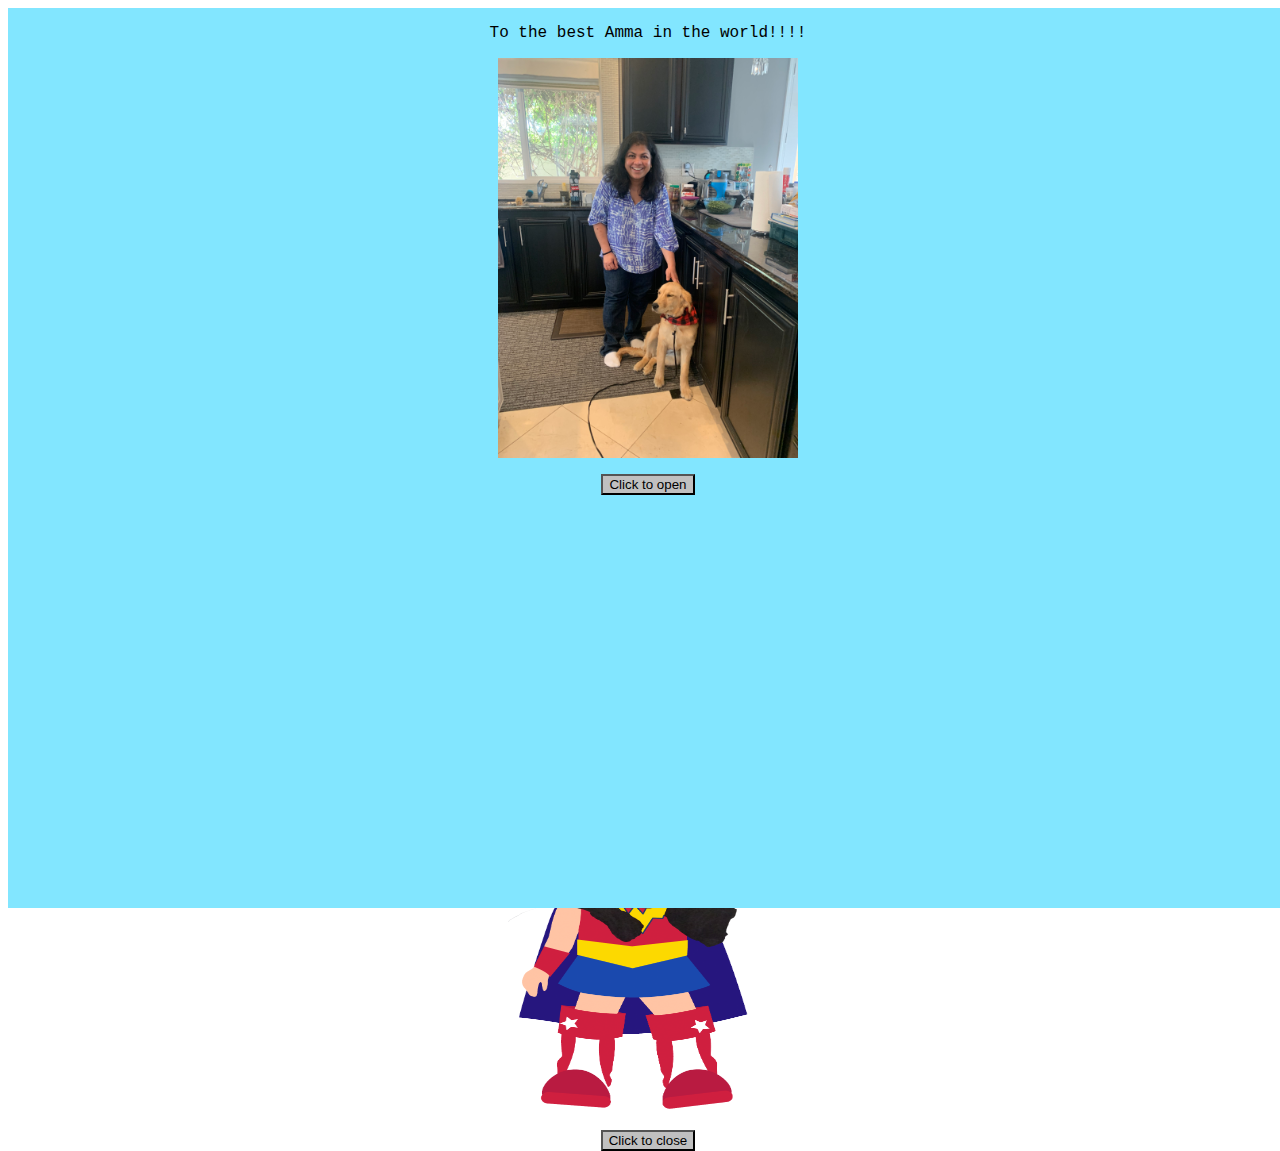
==== commit cd2f204a: "hi" ====
--- a/index2.html
+++ b/index2.html
@@ -1,944 +1,68 @@
-<!doctype html>
-<html class="no-js" lang="en">
+<html>
 
-<head>
-    <meta charset="utf-8">
+  <head>
+    <link rel="stylesheet" href="style.css">
+    <script src="script.js"></script>
+    <script src="prefixfree.js"></script>
+  </head>
+
+  <body>
+  
+    <div id="outside">
     
-    <!--====== Title ======-->
-    <title>Pranav Kanchi</title>
+      <p id="outside-title">
+        To the best Amma in the world!!!!
+      </p>
+
+      <img id="outside-pic" src="assets/Amma.jpeg">
+
+      <p>
+        <button onclick="open_card()">Click to open</button>
+      </p>
+
+    </div>
+  
+    <div id="inside">
     
-    <meta name="description" content="">
-    <meta name="viewport" content="width=device-width, initial-scale=1">
+      <p id="inside-title">
+        Happy Birthday!
+      </p>
+      
+      <img id="inside-pic" src="assets/Amma_2.JPG">
+      
+      <p id="message">
+        I had recently re-read the birthday card you wrote me for my last birthday and you talked about how much strength you got from me. 
+        <br>
+        <br>
+        I realized that in reality you are the one who gives me strength and so much more. 
+        <br>
+        <br>
+        Seeing who you are and the commbination of poise and strength in which you bear everything for those you love makes me hope in the future to be so self-sacrificing.
+        <br>
+        <br>
+        Through good times and bad, you have been the constant in my life that I have been so lucky to have. The yin to my yang, the peanut butter to my jelly, the aliyan to my aliyan -- you are my partner in crime.
+        <br>
+        <br>
+        I know that in everything I do, that I can go out there and be bold because you'll be supporting me, be courageous because with you I have nothing to fear, be dilligent because I have you as an example, be 
+        strong because you have gone through more, be enterprising because you taught yourself what you needed to know, and be loving because you have loved me so fully.
+        <br>
+        <br>
+        You are a super human Amma. I have no other way of explaining how else someone could be so extraordinarily amazing.
+        <br> 
+        <br>
+        I love you!
+        <br>
+        -Pranav
+      </p>
 
-    <!--====== Favicon Icon ======-->
-    <link rel="shortcut icon" href="assets/images/favicon.png" type="image/png">
-        
-    <!--====== Magnific Popup CSS ======-->
-    <link rel="stylesheet" href="assets/css/magnific-popup.css">
-        
-    <!--====== Slick CSS ======-->
-    <link rel="stylesheet" href="assets/css/slick.css">
-        
-    <!--====== Line Icons CSS ======-->
-    <link rel="stylesheet" href="assets/css/LineIcons.css">
-        
-    <!--====== Bootstrap CSS ======-->
-    <link rel="stylesheet" href="assets/css/bootstrap.min.css">
+      <img id="inside-pic" src="assets/Untitled-2.png">
+
+      <p>
+        <button onclick="close_card()">Click to close</button>
+      </p>
+      
+    </div>
     
-    <!--====== Default CSS ======-->
-    <link rel="stylesheet" href="assets/css/default.css">
-    
-    <!--====== Style CSS ======-->
-    <link rel="stylesheet" href="assets/css/style.css">
-    
-</head>
-
-<body>
-    <!--[if IE]>
-    <p class="browserupgrade">You are using an <strong>outdated</strong> browser. Please <a href="https://browsehappy.com/">upgrade your browser</a> to improve your experience and security.</p>
-  <![endif]-->
-   
-    <!--====== PRELOADER PART START ======-->
-
-    <div class="preloader">
-        <div class="loader">
-            <div class="ytp-spinner">
-                <div class="ytp-spinner-container">
-                    <div class="ytp-spinner-rotator">
-                        <div class="ytp-spinner-left">
-                            <div class="ytp-spinner-circle"></div>
-                        </div>
-                        <div class="ytp-spinner-right">
-                            <div class="ytp-spinner-circle"></div>
-                        </div>
-                    </div>
-                </div>
-            </div>
-        </div>
-    </div>
-
-    <!--====== PRELOADER PART ENDS ======-->
-    
-    <!--====== NAVBAR TWO PART START ======-->
-
-    <section class="navbar-area">
-        <div class="container">
-            <div class="row">
-                <div class="col-lg-12">
-                    <nav class="navbar navbar-expand-lg">
-                       
-                        <a class="navbar-brand" href="#">
-                            <img src="assets/images/logo.svg" alt="Logo">
-                        </a>
-                        
-                        <button class="navbar-toggler" type="button" data-toggle="collapse" data-target="#navbarTwo" aria-controls="navbarTwo" aria-expanded="false" aria-label="Toggle navigation">
-                            <span class="toggler-icon"></span>
-                            <span class="toggler-icon"></span>
-                            <span class="toggler-icon"></span>
-                        </button>
-
-                        <div class="collapse navbar-collapse sub-menu-bar" id="navbarTwo">
-                            <ul class="navbar-nav m-auto">
-                                <li class="nav-item active"><a class="page-scroll" href="#home">Home</a></li>
-                                <li class="nav-item"><a class="page-scroll" href="#services">Services</a></li>
-                                <li class="nav-item"><a class="page-scroll" href="#portfolio">Portfolio</a></li>
-                                <li class="nav-item"><a class="page-scroll" href="#pricing">Pricing</a></li>
-                                <li class="nav-item"><a class="page-scroll" href="#about">About Me</a></li>
-                                <li class="nav-item"><a class="page-scroll" href="#team">Team</a></li>
-                                <li class="nav-item"><a class="page-scroll" href="#contact">Contact</a></li>
-                            </ul>
-                        </div>
-                        <div class="navbar-btn d-none d-sm-inline-block">
-                            <ul>
-                                <li><a class="solid" href="assets/KANCHI_PRANAV_RESUME.pdf">My Resume</a></li>
-                            </ul>
-                        </div>
-                    </nav> <!-- navbar -->
-                </div>
-            </div> <!-- row -->
-        </div> <!-- container -->
-    </section>
-
-    <!--====== NAVBAR TWO PART ENDS ======-->
-    
-    <!--====== SLIDER PART START ======-->
-
-    <section id="home" class="slider_area">
-        <div id="carouselThree" class="carousel slide" data-ride="carousel">
-            <ol class="carousel-indicators">
-                <li data-target="#carouselThree" data-slide-to="0" class="active"></li>
-                <li data-target="#carouselThree" data-slide-to="1"></li>
-                <li data-target="#carouselThree" data-slide-to="2"></li>
-            </ol>
-
-            <div class="carousel-inner">
-                <div class="carousel-item active">
-                    <div class="container">
-                        <div class="row">
-                            <div class="col-lg-6">
-                                <div class="slider-content">
-                                    <h1 class="title">Business is Now Digital</h1>
-                                    <p class="text">We blend insights and strategy to create digital products for forward-thinking organisations.</p>
-                                    <ul class="slider-btn rounded-buttons">
-                                        <li><a class="main-btn rounded-one" href="#">GET STARTED</a></li>
-                                        <li><a class="main-btn rounded-two" href="#">Resume</a></li>
-                                    </ul>
-                                </div>
-                            </div>
-                        </div> <!-- row -->
-                    </div> <!-- container -->
-                    <div class="slider-image-box d-none d-lg-flex align-items-end">
-                        <div class="slider-image">
-                            <img src="assets/images/slider/1.png" alt="Hero">
-                        </div> <!-- slider-imgae -->
-                    </div> <!-- slider-imgae box -->
-                </div> <!-- carousel-item -->
-<!-- Carousel Items -->
-                <div class="carousel-item">
-                    <div class="container">
-                        <div class="row">
-                            <div class="col-lg-6">
-                                <div class="slider-content">
-                                    <h1 class="title">Crafted for Business</h1>
-                                    <p class="text">We blend insights and strategy to create digital products for forward-thinking organisations.</p>
-                                    <ul class="slider-btn rounded-buttons">
-                                        <li><a class="main-btn rounded-one" href="#">GET STARTED</a></li>
-                                        <li><a class="main-btn rounded-two" href="#">DOWNLOAD</a></li>
-                                    </ul>
-                                </div> <!-- slider-content -->
-                            </div>
-                        </div> <!-- row -->
-                    </div> <!-- container -->
-                    <div class="slider-image-box d-none d-lg-flex align-items-end">
-                        <div class="slider-image">
-                            <img src="assets/images/slider/2.png" alt="Hero">
-                        </div> <!-- slider-imgae -->
-                    </div> <!-- slider-imgae box -->
-                </div> <!-- carousel-item -->
-
-                <div class="carousel-item">
-                    <div class="container">
-                        <div class="row">
-                            <div class="col-lg-6">
-                                <div class="slider-content">
-                                    <h1 class="title">Based on Bootstrap 4</h1>
-                                    <p class="text">We blend insights and strategy to create digital products for forward-thinking organisations.</p>
-                                    <ul class="slider-btn rounded-buttons">
-                                        <li><a class="main-btn rounded-one" href="#">GET STARTED</a></li>
-                                        <li><a class="main-btn rounded-two" href="#">DOWNLOAD</a></li>
-                                    </ul>
-                                </div> <!-- slider-content -->
-                            </div>
-                        </div> <!-- row -->
-                    </div> <!-- container -->
-                    <div class="slider-image-box d-none d-lg-flex align-items-end">
-                        <div class="slider-image">
-                            <img src="assets/images/slider/3.png" alt="Hero">
-                        </div> <!-- slider-imgae -->
-                    </div> <!-- slider-imgae box -->
-                </div> <!-- carousel-item -->
-            </div>
-
-            <a class="carousel-control-prev" href="#carouselThree" role="button" data-slide="prev">
-                <i class="lni lni-arrow-left"></i>
-            </a>
-            <a class="carousel-control-next" href="#carouselThree" role="button" data-slide="next">
-                <i class="lni lni-arrow-right"></i>
-            </a>
-        </div>
-    </section>
-
-    <!--====== SLIDER PART ENDS ======-->
-    
-    <!--====== FEATRES TWO PART START ======-->
-
-    <section id="services" class="features-area">
-        <div class="container">
-            <div class="row justify-content-center">
-                <div class="col-lg-6 col-md-10">
-                    <div class="section-title text-center pb-10">
-                        <h3 class="title">Our Services</h3>
-                        <p class="text">Stop wasting time and money designing and managing a website that doesn’t get results. Happiness guaranteed!</p>
-                    </div> <!-- row -->
-                </div>
-            </div> <!-- row -->
-            <div class="row justify-content-center">
-                <div class="col-lg-4 col-md-7 col-sm-9">
-                    <div class="single-features mt-40">
-                        <div class="features-title-icon d-flex justify-content-between">
-                            <h4 class="features-title"><a href="#">Graphics Design</a></h4>
-                            <div class="features-icon">
-                                <i class="lni lni-brush"></i>
-                                <img class="shape" src="assets/images/f-shape-1.svg" alt="Shape">
-                            </div>
-                        </div>
-                        <div class="features-content">
-                            <p class="text">Short description for the ones who look for something new. Short description for the ones who look for something new.</p>
-                            <a class="features-btn" href="#">LEARN MORE</a>
-                        </div>
-                    </div> <!-- single features -->
-                </div>
-                <div class="col-lg-4 col-md-7 col-sm-9">
-                    <div class="single-features mt-40">
-                        <div class="features-title-icon d-flex justify-content-between">
-                            <h4 class="features-title"><a href="#">Website Design</a></h4>
-                            <div class="features-icon">
-                                <i class="lni lni-layout"></i>
-                                <img class="shape" src="assets/images/f-shape-1.svg" alt="Shape">
-                            </div>
-                        </div>
-                        <div class="features-content">
-                            <p class="text">Short description for the ones who look for something new. Short description for the ones who look for something new.</p>
-                            <a class="features-btn" href="#">LEARN MORE</a>
-                        </div>
-                    </div> <!-- single features -->
-                </div>
-                <div class="col-lg-4 col-md-7 col-sm-9">
-                    <div class="single-features mt-40">
-                        <div class="features-title-icon d-flex justify-content-between">
-                            <h4 class="features-title"><a href="#">Digital Marketing</a></h4>
-                            <div class="features-icon">
-                                <i class="lni lni-bolt"></i>
-                                <img class="shape" src="assets/images/f-shape-1.svg" alt="Shape">
-                            </div>
-                        </div>
-                        <div class="features-content">
-                            <p class="text">Short description for the ones who look for something new. Short description for the ones who look for something new.</p>
-                            <a class="features-btn" href="#">LEARN MORE</a>
-                        </div>
-                    </div> <!-- single features -->
-                </div>
-            </div> <!-- row -->
-        </div> <!-- container -->
-    </section>
-
-    <!--====== FEATRES TWO PART ENDS ======-->
-    
-    <!--====== PORTFOLIO PART START ======-->
-
-    <section id="portfolio" class="portfolio-area portfolio-four pb-100">
-        <div class="container">
-            <div class="row justify-content-center">
-                <div class="col-lg-6 col-md-10">
-                    <div class="section-title text-center pb-10">
-                        <h3 class="title">Featured Works</h3>
-                        <p class="text">Stop wasting time and money designing and managing a website that doesn’t get results. Happiness guaranteed!</p>
-                    </div> <!-- section title -->
-                </div>
-            </div> <!-- row -->
-            <div class="row">
-                <div class="col-lg-3 col-md-3">
-                    <div class="portfolio-menu text-center mt-50">
-                        <ul>
-                            <li data-filter="*" class="active">ALL WORK</li>
-                            <li data-filter=".branding-4">BRANDING</li>
-                            <li data-filter=".marketing-4">MARKETING</li>
-                            <li data-filter=".planning-4">PLANNING</li>
-                            <li data-filter=".research-4">RESEARCH</li>
-                        </ul>
-                    </div> <!-- portfolio menu -->
-                </div>
-                <div class="col-lg-9 col-md-9">
-                    <div class="row no-gutters grid mt-50">
-                        <div class="col-lg-4 col-sm-6 branding-4 planning-4">
-                            <div class="single-portfolio">
-                                <div class="portfolio-image">
-                                    <img src="assets/images/portfolio/1.png" alt="">
-                                    <div class="portfolio-overlay d-flex align-items-center justify-content-center">
-                                        <div class="portfolio-content">
-                                            <div class="portfolio-icon">
-                                                <a class="image-popup" href="assets/images/portfolio/1.png"><i class="lni lni-zoom-in"></i></a>
-                                                <img src="assets/images/portfolio/shape.svg" alt="shape" class="shape">
-                                            </div>
-                                            <div class="portfolio-icon">
-                                                <a href="#"><i class="lni lni-link"></i></a>
-                                                <img src="assets/images/portfolio/shape.svg" alt="shape" class="shape">
-                                            </div>
-                                        </div>
-                                    </div>
-                                </div>
-                            </div> <!-- single portfolio -->
-                        </div>
-                        <div class="col-lg-4 col-sm-6 marketing-4 research-4">
-                            <div class="single-portfolio">
-                                <div class="portfolio-image">
-                                    <img src="assets/images/portfolio/2.png" alt="">
-                                    <div class="portfolio-overlay d-flex align-items-center justify-content-center">
-                                        <div class="portfolio-content">
-                                            <div class="portfolio-icon">
-                                                <a class="image-popup" href="assets/images/portfolio/2.png"><i class="lni lni-zoom-in"></i></a>
-                                                <img src="assets/images/portfolio/shape.svg" alt="shape" class="shape">
-                                            </div>
-                                            <div class="portfolio-icon">
-                                                <a href="#"><i class="lni lni-link"></i></a>
-                                                <img src="assets/images/portfolio/shape.svg" alt="shape" class="shape">
-                                            </div>
-                                        </div>
-                                    </div>
-                                </div>
-                            </div> <!-- single portfolio -->
-                        </div>
-                        <div class="col-lg-4 col-sm-6 branding-4 marketing-4">
-                            <div class="single-portfolio">
-                                <div class="portfolio-image">
-                                    <img src="assets/images/portfolio/3.png" alt="">
-                                    <div class="portfolio-overlay d-flex align-items-center justify-content-center">
-                                        <div class="portfolio-content">
-                                            <div class="portfolio-icon">
-                                                <a class="image-popup" href="assets/images/portfolio/3.png"><i class="lni lni-zoom-in"></i></a>
-                                                <img src="assets/images/portfolio/shape.svg" alt="shape" class="shape">
-                                            </div>
-                                            <div class="portfolio-icon">
-                                                <a href="#"><i class="lni lni-link"></i></a>
-                                                <img src="assets/images/portfolio/shape.svg" alt="shape" class="shape">
-                                            </div>
-                                        </div>
-                                    </div>
-                                </div>
-                            </div> <!-- single portfolio -->
-                        </div>
-                        <div class="col-lg-4 col-sm-6 planning-4 research-4">
-                            <div class="single-portfolio">
-                                <div class="portfolio-image">
-                                    <img src="assets/images/portfolio/4.png" alt="">
-                                    <div class="portfolio-overlay d-flex align-items-center justify-content-center">
-                                        <div class="portfolio-content">
-                                            <div class="portfolio-icon">
-                                                <a class="image-popup" href="assets/images/portfolio/4.png"><i class="lni lni-zoom-in"></i></a>
-                                                <img src="assets/images/portfolio/shape.svg" alt="shape" class="shape">
-                                            </div>
-                                            <div class="portfolio-icon">
-                                                <a href="#"><i class="lni lni-link"></i></a>
-                                                <img src="assets/images/portfolio/shape.svg" alt="shape" class="shape">
-                                            </div>
-                                        </div>
-                                    </div>
-                                </div>
-                            </div> <!-- single portfolio -->
-                        </div>
-                        <div class="col-lg-4 col-sm-6 marketing-4">
-                            <div class="single-portfolio">
-                                <div class="portfolio-image">
-                                    <img src="assets/images/portfolio/5.png" alt="">
-                                    <div class="portfolio-overlay d-flex align-items-center justify-content-center">
-                                        <div class="portfolio-content">
-                                            <div class="portfolio-icon">
-                                                <a class="image-popup" href="assets/images/portfolio/5.png"><i class="lni lni-zoom-in"></i></a>
-                                                <img src="assets/images/portfolio/shape.svg" alt="shape" class="shape">
-                                            </div>
-                                            <div class="portfolio-icon">
-                                                <a href="#"><i class="lni lni-link"></i></a>
-                                                <img src="assets/images/portfolio/shape.svg" alt="shape" class="shape">
-                                            </div>
-                                        </div>
-                                    </div>
-                                </div>
-                            </div> <!-- single portfolio -->
-                        </div>
-                        <div class="col-lg-4 col-sm-6 planning-4">
-                            <div class="single-portfolio">
-                                <div class="portfolio-image">
-                                    <img src="assets/images/portfolio/6.png" alt="">
-                                    <div class="portfolio-overlay d-flex align-items-center justify-content-center">
-                                        <div class="portfolio-content">
-                                            <div class="portfolio-icon">
-                                                <a class="image-popup" href="assets/images/portfolio/6.png"><i class="lni lni-zoom-in"></i></a>
-                                                <img src="assets/images/portfolio/shape.svg" alt="shape" class="shape">
-                                            </div>
-                                            <div class="portfolio-icon">
-                                                <a href="#"><i class="lni lni-link"></i></a>
-                                                <img src="assets/images/portfolio/shape.svg" alt="shape" class="shape">
-                                            </div>
-                                        </div>
-                                    </div>
-                                </div>
-                            </div> <!-- single portfolio -->
-                        </div>
-                        <div class="col-lg-4 col-sm-6 research-4">
-                            <div class="single-portfolio">
-                                <div class="portfolio-image">
-                                    <img src="assets/images/portfolio/7.png" alt="">
-                                    <div class="portfolio-overlay d-flex align-items-center justify-content-center">
-                                        <div class="portfolio-content">
-                                            <div class="portfolio-icon">
-                                                <a class="image-popup" href="assets/images/portfolio/7.png"><i class="lni lni-zoom-in"></i></a>
-                                                <img src="assets/images/portfolio/shape.svg" alt="shape" class="shape">
-                                            </div>
-                                            <div class="portfolio-icon">
-                                                <a href="#"><i class="lni lni-link"></i></a>
-                                                <img src="assets/images/portfolio/shape.svg" alt="shape" class="shape">
-                                            </div>
-                                        </div>
-                                    </div>
-                                </div>
-                            </div> <!-- single portfolio -->
-                        </div>
-                        <div class="col-lg-4 col-sm-6 branding-4 planning-4">
-                            <div class="single-portfolio">
-                                <div class="portfolio-image">
-                                    <img src="assets/images/portfolio/8.png" alt="">
-                                    <div class="portfolio-overlay d-flex align-items-center justify-content-center">
-                                        <div class="portfolio-content">
-                                            <div class="portfolio-icon">
-                                                <a class="image-popup" href="assets/images/portfolio/8.png"><i class="lni lni-zoom-in"></i></a>
-                                                <img src="assets/images/portfolio/shape.svg" alt="shape" class="shape">
-                                            </div>
-                                            <div class="portfolio-icon">
-                                                <a href="#"><i class="lni lni-link"></i></a>
-                                                <img src="assets/images/portfolio/shape.svg" alt="shape" class="shape">
-                                            </div>
-                                        </div>
-                                    </div>
-                                </div>
-                            </div> <!-- single portfolio -->
-                        </div>
-                        <div class="col-lg-4 col-sm-6 marketing-4">
-                            <div class="single-portfolio">
-                                <div class="portfolio-image">
-                                    <img src="assets/images/portfolio/9.png" alt="">
-                                    <div class="portfolio-overlay d-flex align-items-center justify-content-center">
-                                        <div class="portfolio-content">
-                                            <div class="portfolio-icon">
-                                                <a class="image-popup" href="assets/images/portfolio/9.png"><i class="lni lni-zoom-in"></i></a>
-                                                <img src="assets/images/portfolio/shape.svg" alt="shape" class="shape">
-                                            </div>
-                                            <div class="portfolio-icon">
-                                                <a href="#"><i class="lni lni-link"></i></a>
-                                                <img src="assets/images/portfolio/shape.svg" alt="shape" class="shape">
-                                            </div>
-                                        </div>
-                                    </div>
-                                </div>
-                            </div> <!-- single portfolio -->
-                        </div>
-                    </div> <!-- row -->
-                </div>
-            </div> <!-- row -->
-        </div> <!-- container -->
-    </section>
-
-    <!--====== PORTFOLIO PART ENDS ======-->
-    
-    <!--====== PRINICNG START ======-->
-
-    <section id="pricing" class="pricing-area ">
-        <div class="container">
-            <div class="row justify-content-center">
-                <div class="col-lg-6 col-md-10">
-                    <div class="section-title text-center pb-25">
-                        <h3 class="title">Pricing Plans</h3>
-                        <p class="text">Stop wasting time and money designing and managing a website that doesn’t get results. Happiness guaranteed!</p>
-                    </div> <!-- section title -->
-                </div>
-            </div> <!-- row -->
-            <div class="row justify-content-center">
-                <div class="col-lg-4 col-md-7 col-sm-9">
-                    <div class="pricing-style mt-30">
-                        <div class="pricing-icon text-center">
-                            <img src="assets/images/basic.svg" alt="">
-                        </div>
-                        <div class="pricing-header text-center">
-                            <h5 class="sub-title">Basic</h5>
-                            <p class="month"><span class="price">$ 199</span>/month</p>
-                        </div>
-                        <div class="pricing-list">
-                            <ul>
-                                <li><i class="lni lni-check-mark-circle"></i> Carefully crafted components</li>
-                                <li><i class="lni lni-check-mark-circle"></i> Amazing page examples</li>
-                            </ul>
-                        </div>
-                        <div class="pricing-btn rounded-buttons text-center">
-                            <a class="main-btn rounded-one" href="#">GET STARTED</a>
-                        </div>    
-                    </div> <!-- pricing style one -->
-                </div>
-                
-                <div class="col-lg-4 col-md-7 col-sm-9">
-                    <div class="pricing-style mt-30">
-                        <div class="pricing-icon text-center">
-                            <img src="assets/images/pro.svg" alt="">
-                        </div>
-                        <div class="pricing-header text-center">
-                            <h5 class="sub-title">Pro</h5>
-                            <p class="month"><span class="price">$ 399</span>/month</p>
-                        </div>
-                        <div class="pricing-list">
-                            <ul>
-                                <li><i class="lni lni-check-mark-circle"></i> Carefully crafted components</li>
-                                <li><i class="lni lni-check-mark-circle"></i> Amazing page examples</li>
-                            </ul>
-                        </div>
-                        <div class="pricing-btn rounded-buttons text-center">
-                            <a class="main-btn rounded-one" href="#">GET STARTED</a>
-                        </div>
-                    </div> <!-- pricing style one -->
-                </div>
-                
-                <div class="col-lg-4 col-md-7 col-sm-9">
-                    <div class="pricing-style mt-30">
-                        <div class="pricing-icon text-center">
-                            <img src="assets/images/enterprise.svg" alt="">
-                        </div>
-                        <div class="pricing-header text-center">
-                            <h5 class="sub-title">Enterprise</h5>
-                            <p class="month"><span class="price">$ 699</span>/month</p>
-                        </div>
-                        <div class="pricing-list">
-                            <ul>
-                                <li><i class="lni lni-check-mark-circle"></i> Carefully crafted components</li>
-                                <li><i class="lni lni-check-mark-circle"></i> Amazing page examples</li>
-                            </ul>
-                        </div>
-                        <div class="pricing-btn rounded-buttons text-center">
-                            <a class="main-btn rounded-one" href="#">GET STARTED</a>
-                        </div>
-                    </div> <!-- pricing style one -->
-                </div>
-            </div> <!-- row -->
-        </div> <!-- container -->
-    </section>
-
-    <!--====== PRINICNG ENDS ======-->
-    
-    <!--====== ABOUT PART START ======-->
-
-    <section id="about" class="about-area">
-        <div class="container">
-            <div class="row">
-                <div class="col-lg-5">
-                    <div class="faq-content mt-45">
-                        <div class="about-title">
-                            <h6 class="sub-title">A Little More About Me</h6>
-                            <h4 class="title">Hey, I'm Pranav Kanchi<br> UHS '20 and NYU '24</h4>
-                        </div> <!-- faq title -->
-                        <!-- Can re-add the accordion here -->
-                    </div> <!-- faq content -->
-                </div>
-                <div class="col-lg-7">
-                    <div class="about-image mt-50">
-                        <img src="assets/profile.jpg" alt="about">
-                    </div> <!-- faq image -->
-                </div>
-            </div> <!-- row -->
-        </div> <!-- container -->
-    </section>
-
-    <!--====== ABOUT PART ENDS ======-->
-    
-    <!--====== TESTIMONIAL PART START ======-->
-
-    <section id="testimonial" class="testimonial-area">
-        <div class="container">
-            <div class="row justify-content-between">
-                <div class="col-xl-5 col-lg-6">
-                    <div class="testimonial-left-content mt-45">
-                        <h6 class="sub-title">Testimonials</h6>
-                        <h4 class="title">What Clients Says <br> About Us</h4>
-                        <ul class="testimonial-line">
-                            <li></li>
-                            <li></li>
-                            <li></li>
-                            <li></li>
-                        </ul>
-                        <p class="text">Duis et metus et massa tempus lacinia. Class aptent taciti sociosqu ad litora torquent per conubia nostra, per inceptos himenaeos. Maecenas ultricies, orci molestie blandit interdum. <br> <br> ipsum ante pellentesque nisl, eget mollis turpis quam nec eros. ultricies, orci molestie blandit interdum.</p>
-                    </div> <!-- testimonial left content -->
-                </div>
-                <div class="col-lg-6">
-                    <div class="testimonial-right-content mt-50">
-                        <div class="quota">
-                            <i class="lni lni-quotation"></i>
-                        </div>
-                        <div class="testimonial-content-wrapper testimonial-active">
-                            <div class="single-testimonial">
-                                <div class="testimonial-text">
-                                    <p class="text">“Praesent scelerisque, odio eu fermentum malesuada, nisi arcu volutpat nisl, sit amet convallis nunc turp.”</p>
-                                </div>
-                                <div class="testimonial-author d-sm-flex justify-content-between">
-                                    <div class="author-info d-flex align-items-center">
-                                        <div class="author-image">
-                                            <img src="assets/images/author-1.jpg" alt="author">
-                                        </div>
-                                        <div class="author-name media-body">
-                                            <h5 class="name">Mr. Jems Bond</h5>
-                                            <span class="sub-title">CEO Mbuild Firm</span>
-                                        </div>
-                                    </div>
-                                    <div class="author-review">
-                                        <ul class="star">
-                                            <li><i class="lni lni-star-filled"></i></li>
-                                            <li><i class="lni lni-star-filled"></i></li>
-                                            <li><i class="lni lni-star-filled"></i></li>
-                                            <li><i class="lni lni-star-filled"></i></li>
-                                            <li><i class="lni lni-star-filled"></i></li>
-                                        </ul>
-                                        <span class="review">( 7 Reviews )</span>
-                                    </div>
-                                </div>
-                            </div> <!-- single testimonial -->
-                            <div class="single-testimonial">
-                                <div class="testimonial-text">
-                                    <p class="text">“Praesent scelerisque, odio eu fermentum malesuada, nisi arcu volutpat nisl, sit amet convallis nunc turp.”</p>
-                                </div>
-                                <div class="testimonial-author d-sm-flex justify-content-between">
-                                    <div class="author-info d-flex align-items-center">
-                                        <div class="author-image">
-                                                <img src="assets/images/author-2.jpg" alt="author">
-                                        </div>
-                                        <div class="author-name media-body">
-                                            <h5 class="name">Mr. Jems Bond</h5>
-                                            <span class="sub-title">CEO Mbuild Firm</span>
-                                        </div>
-                                    </div>
-                                    <div class="author-review">
-                                        <ul class="star">
-                                            <li><i class="lni lni-star-filled"></i></li>
-                                            <li><i class="lni lni-star-filled"></i></li>
-                                            <li><i class="lni lni-star-filled"></i></li>
-                                            <li><i class="lni lni-star-filled"></i></li>
-                                            <li><i class="lni lni-star-filled"></i></li>
-                                        </ul>
-                                        <span class="review">( 7 Reviews )</span>
-                                    </div>
-                                </div>
-                            </div> <!-- single testimonial -->
-                            <div class="single-testimonial">
-                                <div class="testimonial-text">
-                                    <p class="text">“Praesent scelerisque, odio eu fermentum malesuada, nisi arcu volutpat nisl, sit amet convallis nunc turp.”</p>
-                                </div>
-                                <div class="testimonial-author d-sm-flex justify-content-between">
-                                    <div class="author-info d-flex align-items-center">
-                                        <div class="author-image">
-                                                <img src="assets/images/author-3.jpg" alt="author">
-                                        </div>
-                                        <div class="author-name media-body">
-                                            <h5 class="name">Mr. Jems Bond</h5>
-                                            <span class="sub-title">CEO Mbuild Firm</span>
-                                        </div>
-                                    </div>
-                                    <div class="author-review">
-                                        <ul class="star">
-                                            <li><i class="lni lni-star-filled"></i></li>
-                                            <li><i class="lni lni-star-filled"></i></li>
-                                            <li><i class="lni lni-star-filled"></i></li>
-                                            <li><i class="lni lni-star-filled"></i></li>
-                                            <li><i class="lni lni-star-filled"></i></li>
-                                        </ul>
-                                        <span class="review">( 7 Reviews )</span>
-                                    </div>
-                                </div>
-                            </div> <!-- single testimonial -->
-                        </div> <!-- testimonial content wrapper -->
-                    </div> <!-- testimonial right content -->
-                </div>
-            </div> <!-- row -->
-        </div> <!-- container -->
-    </section>
-
-    <!--====== TESTIMONIAL PART ENDS ======-->
-    
-    <!--====== TEAM START ======-->
-
-    <section id="team" class="team-area pt-120 pb-130">
-        <div class="container">
-            <div class="row justify-content-center">
-                <div class="col-lg-6 col-md-10">
-                    <div class="section-title text-center pb-30">
-                        <h3 class="title">Meet The Team</h3>
-                        <p class="text">Stop wasting time and money designing and managing a website that doesn’t get results. Happiness guaranteed!</p>
-                    </div> <!-- section title -->
-                </div>
-            </div> <!-- row -->
-            <div class="row">
-                <div class="col-lg-4 col-sm-6">
-                    <div class="team-style-eleven text-center mt-30 wow fadeIn" data-wow-duration="1s" data-wow-delay="0s">
-                        <div class="team-image">
-                            <img src="assets/images/team-1.jpg" alt="Team">
-                        </div>
-                        <div class="team-content">
-                            <div class="team-social">
-                                <ul class="social">
-                                    <li><a href="#"><i class="lni lni-facebook-filled"></i></a></li>
-                                    <li><a href="#"><i class="lni lni-twitter-original"></i></a></li>
-                                    <li><a href="#"><i class="lni lni-linkedin-original"></i></a></li>
-                                    <li><a href="#"><i class="lni lni-instagram"></i></a></li>
-                                </ul>
-                            </div>
-                            <h4 class="team-name"><a href="#">Jeffery Riley</a></h4>
-                            <span class="sub-title">Art Director</span>
-                        </div>
-                    </div> <!-- single team -->
-                </div>
-                <div class="col-lg-4 col-sm-6">
-                    <div class="team-style-eleven text-center mt-10 wow fadeIn" data-wow-duration="1s" data-wow-delay="0s">
-                        <div class="team-image">
-                            <img src="assets/profile.jpg" alt="Team">
-                        </div>
-                        <div class="team-content">
-                            <div class="team-social">
-                                <ul class="social">
-                                    <li><a href="#"><i class="lni lni-facebook-filled"></i></a></li>
-                                    <li><a href="#"><i class="lni lni-twitter-original"></i></a></li>
-                                    <li><a href="#"><i class="lni lni-linkedin-original"></i></a></li>
-                                    <li><a href="#"><i class="lni lni-instagram"></i></a></li>
-                                </ul>
-                            </div>
-                            <h4 class="team-name"><a href="#">Riley Beata</a></h4>
-                            <span class="sub-title">Web Developer</span>
-                        </div>
-                    </div> <!-- single team -->
-                </div>
-                <div class="col-lg-4 col-sm-6">
-                    <div class="team-style-eleven text-center mt-30 wow fadeIn" data-wow-duration="1s" data-wow-delay="0s">
-                        <div class="team-image">
-                            <img src="assets/images/team-3.jpg" alt="Team">
-                        </div>
-                        <div class="team-content">
-                            <div class="team-social">
-                                <ul class="social">
-                                    <li><a href="#"><i class="lni lni-facebook-filled"></i></a></li>
-                                    <li><a href="#"><i class="lni lni-twitter-original"></i></a></li>
-                                    <li><a href="#"><i class="lni lni-linkedin-original"></i></a></li>
-                                    <li><a href="#"><i class="lni lni-instagram"></i></a></li>
-                                </ul>
-                            </div>
-                            <h4 class="team-name"><a href="#">Mark A. Parker</a></h4>
-                            <span class="sub-title">UX Designer</span>
-                        </div>
-                    </div> <!-- single team -->
-                </div>
-            </div> <!-- row -->
-        </div> <!-- container -->
-    </section>
-
-    <!--====== TEAM  ENDS ======-->
-    
-    <!--====== CONTACT PART START ======-->
-
-    <section id="contact" class="contact-area">
-        <div class="container">
-            <div class="row justify-content-center">
-                <div class="col-lg-6 col-md-10">
-                    <div class="section-title text-center pb-30">
-                        <h3 class="title">Contact</h3>
-                        <p class="text">Stop wasting time and money designing and managing a website that doesn’t get results. Happiness guaranteed!</p>
-                    </div> <!-- section title -->
-                </div>
-            </div> <!-- row -->
-            <div class="row">
-                <div class="col-lg-12">
-                    <div class="contact-map mt-30">
-                        <iframe id="gmap_canvas" src="https://maps.google.com/maps?q=Mission%20District%2C%20San%20Francisco%2C%20CA%2C%20USA&t=&z=13&ie=UTF8&iwloc=&output=embed" frameborder="0" scrolling="no" marginheight="0" marginwidth="0"></iframe>
-                    </div> <!-- row -->
-                </div>
-            </div> <!-- row -->
-            <div class="contact-info pt-30">
-                <div class="row">
-                    <div class="col-lg-4 col-md-6">
-                        <div class="single-contact-info contact-color-1 mt-30 d-flex ">
-                            <div class="contact-info-icon">
-                                <i class="lni lni-map-marker"></i>
-                            </div>
-                            <div class="contact-info-content media-body">
-                                <p class="text"> Elizabeth St, Melbourne<br>1202 Australia.</p>
-                            </div>
-                        </div> <!-- single contact info -->
-                    </div>
-                    <div class="col-lg-4 col-md-6">
-                        <div class="single-contact-info contact-color-2 mt-30 d-flex ">
-                            <div class="contact-info-icon">
-                                <i class="lni lni-envelope"></i>
-                            </div>
-                            <div class="contact-info-content media-body">
-                                <p class="text">hello@ayroui.com</p>
-                                <p class="text">support@uideck.com</p>
-                            </div>
-                        </div> <!-- single contact info -->
-                    </div>
-                    <div class="col-lg-4 col-md-6">
-                        <div class="single-contact-info contact-color-3 mt-30 d-flex ">
-                            <div class="contact-info-icon">
-                                <i class="lni lni-phone"></i>
-                            </div>
-                            <div class="contact-info-content media-body">
-                                <p class="text">+333 789-321-654</p>
-                                <p class="text">+333 985-458-609</p>
-                            </div>
-                        </div> <!-- single contact info -->
-                    </div>
-                </div> <!-- row -->
-            </div> <!-- contact info -->
-            <div class="row">
-                <div class="col-lg-12">
-                    <div class="contact-wrapper form-style-two pt-115">
-                        <h4 class="contact-title pb-10"><i class="lni lni-envelope"></i> Leave <span>A Message.</span></h4>
-                        
-                        <form id="contact-form" action="assets/contact.php" method="post">
-                            <div class="row">
-                                <div class="col-md-6">
-                                    <div class="form-input mt-25">
-                                        <label>Name</label>
-                                        <div class="input-items default">
-                                            <input name="name" type="text" placeholder="Name">
-                                            <i class="lni lni-user"></i>
-                                        </div>
-                                    </div> <!-- form input -->
-                                </div>
-                                <div class="col-md-6">
-                                    <div class="form-input mt-25">
-                                        <label>Email</label>
-                                        <div class="input-items default">
-                                            <input type="email" name="email" placeholder="Email">
-                                            <i class="lni lni-envelope"></i>
-                                        </div>
-                                    </div> <!-- form input -->
-                                </div>
-                                <div class="col-md-12">
-                                    <div class="form-input mt-25">
-                                        <label>Massage</label>
-                                        <div class="input-items default">
-                                            <textarea name="massage" placeholder="Massage"></textarea>
-                                            <i class="lni lni-pencil-alt"></i>
-                                        </div>
-                                    </div> <!-- form input -->
-                                </div>
-                                <p class="form-message"></p>
-                                <div class="col-md-12">
-                                    <div class="form-input light-rounded-buttons mt-30">
-                                        <button class="main-btn light-rounded-two">Send Message</button>
-                                    </div> <!-- form input -->
-                                </div>
-                            </div> <!-- row -->
-                        </form>
-                    </div> <!-- contact wrapper form -->
-                </div>
-            </div> <!-- row -->
-        </div> <!-- container -->
-    </section>
-
-    <!--====== CONTACT PART ENDS ======-->
-    
-    <!--====== FOOTER PART START ======-->
-
-    <section class="footer-area footer-dark">
-        <div class="container">
-            <div class="row justify-content-center">
-                <div class="col-lg-6">
-                    <div class="footer-logo text-center">
-                        <a class="mt-30" href="index.html"><img src="assets/images/logo.svg" alt="Logo"></a>
-                    </div> <!-- footer logo -->
-                    <ul class="social text-center mt-60">
-                        <li><a href="https://facebook.com/uideckHQ"><i class="lni lni-facebook-filled"></i></a></li>
-                        <li><a href="https://twitter.com/uideckHQ"><i class="lni lni-twitter-original"></i></a></li>
-                        <li><a href="https://instagram.com/uideckHQ"><i class="lni lni-instagram-original"></i></a></li>
-                        <li><a href="#"><i class="lni lni-linkedin-original"></i></a></li>
-                    </ul> <!-- social -->
-                    <div class="footer-support text-center">
-                        <span class="number">+8801234567890</span>
-                        <span class="mail">support@uideck.com</span>
-                    </div>
-                    <div class="copyright text-center mt-35">
-                        <p class="text">Designed by <a href="https://uideck.com" rel="nofollow">UIdeck</a> and Built-with <a rel="nofollow" href="https://ayroui.com">Ayro UI</a> </p>
-                    </div> <!--  copyright -->
-                </div>
-            </div> <!-- row -->
-        </div> <!-- container -->
-    </section>
-
-    <!--====== FOOTER PART ENDS ======-->
-    
-    <!--====== BACK TOP TOP PART START ======-->
-
-    <a href="#" class="back-to-top"><i class="lni lni-chevron-up"></i></a>
-
-    <!--====== BACK TOP TOP PART ENDS ======-->    
-
-    <!--====== PART START ======-->
-
-<!--
-    <section class="">
-        <div class="container">
-            <div class="row">
-                <div class="col-lg-">
-                    
-                </div>
-            </div>
-        </div>
-    </section>
--->
-
-    <!--====== PART ENDS ======-->
-
-
-
-
-    <!--====== Jquery js ======-->
-    <script src="assets/js/vendor/jquery-1.12.4.min.js"></script>
-    <script src="assets/js/vendor/modernizr-3.7.1.min.js"></script>
-    
-    <!--====== Bootstrap js ======-->
-    <script src="assets/js/popper.min.js"></script>
-    <script src="assets/js/bootstrap.min.js"></script>
-    
-    <!--====== Slick js ======-->
-    <script src="assets/js/slick.min.js"></script>
-    
-    <!--====== Magnific Popup js ======-->
-    <script src="assets/js/jquery.magnific-popup.min.js"></script>
-    
-    <!--====== Ajax Contact js ======-->
-    <script src="assets/js/ajax-contact.js"></script>
-    
-    <!--====== Isotope js ======-->
-    <script src="assets/js/imagesloaded.pkgd.min.js"></script>
-    <script src="assets/js/isotope.pkgd.min.js"></script>
-    
-    <!--====== Scrolling Nav js ======-->
-    <script src="assets/js/jquery.easing.min.js"></script>
-    <script src="assets/js/scrolling-nav.js"></script>
-    
-    <!--====== Main js ======-->
-    <script src="assets/js/main.js"></script>
-    
-</body>
-
-</html>
+  </body>
+  
+</html>--- a/style.css
+++ b/style.css
@@ -0,0 +1,71 @@
+#outside {
+    z-index: 1;
+    position: absolute;
+    background-color: rgb(130, 230, 255);
+    width: 100%;
+    height: 100%;
+    text-align: center;
+    transition: 1s;
+    transform-origin: 0;
+  }
+  
+  .open-card {
+    transform: rotateY(90deg);
+  }
+  
+  #outside-title {
+    color: black;
+    font-family: Courier;
+    font-size: 12pt;
+    text-align: center;
+  }
+  
+  #outside-pic {
+    width: 300px;
+    height: 400px;
+  }
+  
+  #outside-help {
+    color: black;
+    font-family: Courier;
+    font-size: 12pt;
+    text-align: center;
+    padding: 20px;
+  }
+  
+  #inside {
+    z-index: 0;
+    position: absolute;
+    background-color: white;
+    width: 100%;
+    height: 100%;
+    text-align: center;
+  }
+  
+  #inside-title {
+    color: black;
+    font-family: Courier;
+    font-size: 12pt;
+    text-align: center;
+  }
+  
+  #inside-pic {
+    width: 280px;
+    height: 350px;
+  }
+
+  #inside-super {
+    width: 210px;
+    height: 350px;
+  }
+  
+  #message {
+    color: black;
+    font-family: Courier;
+    font-size: 12pt;
+    text-align: center;
+  }
+  
+  button {
+    background: silver;
+  }